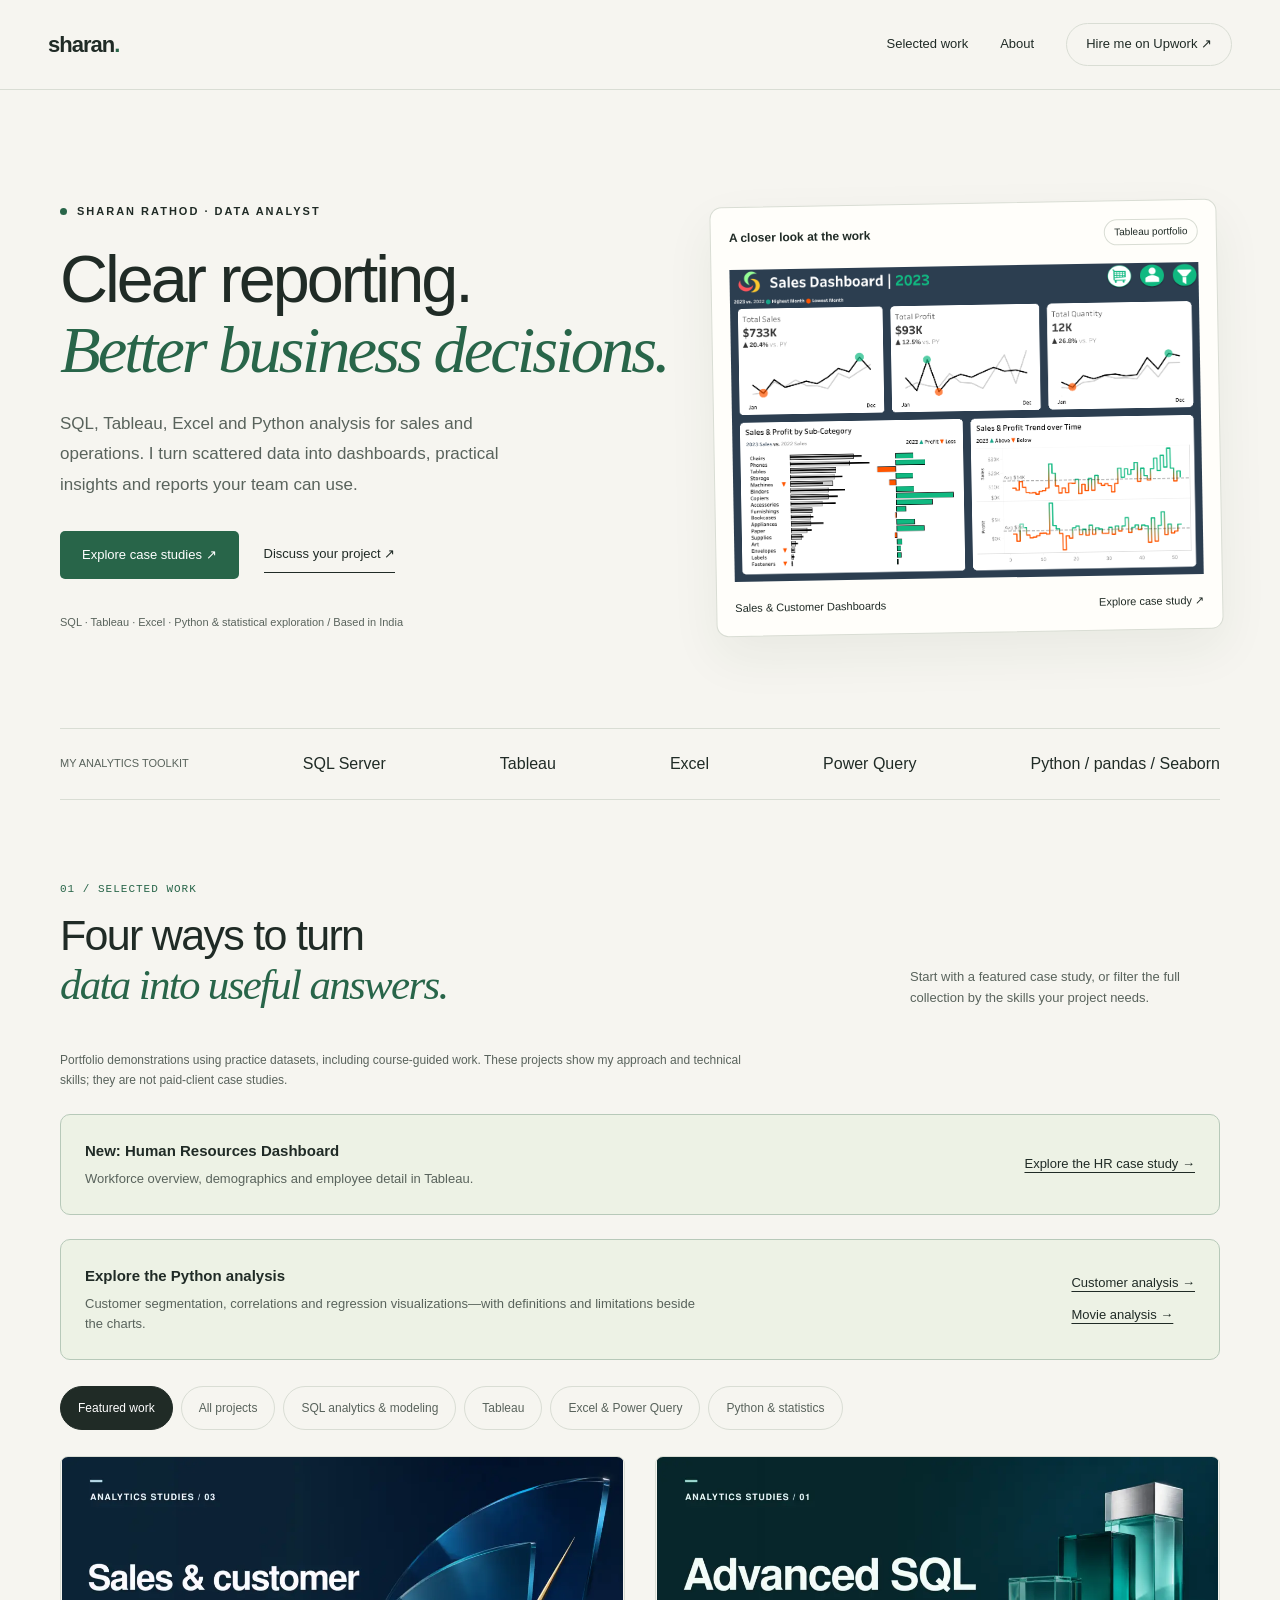
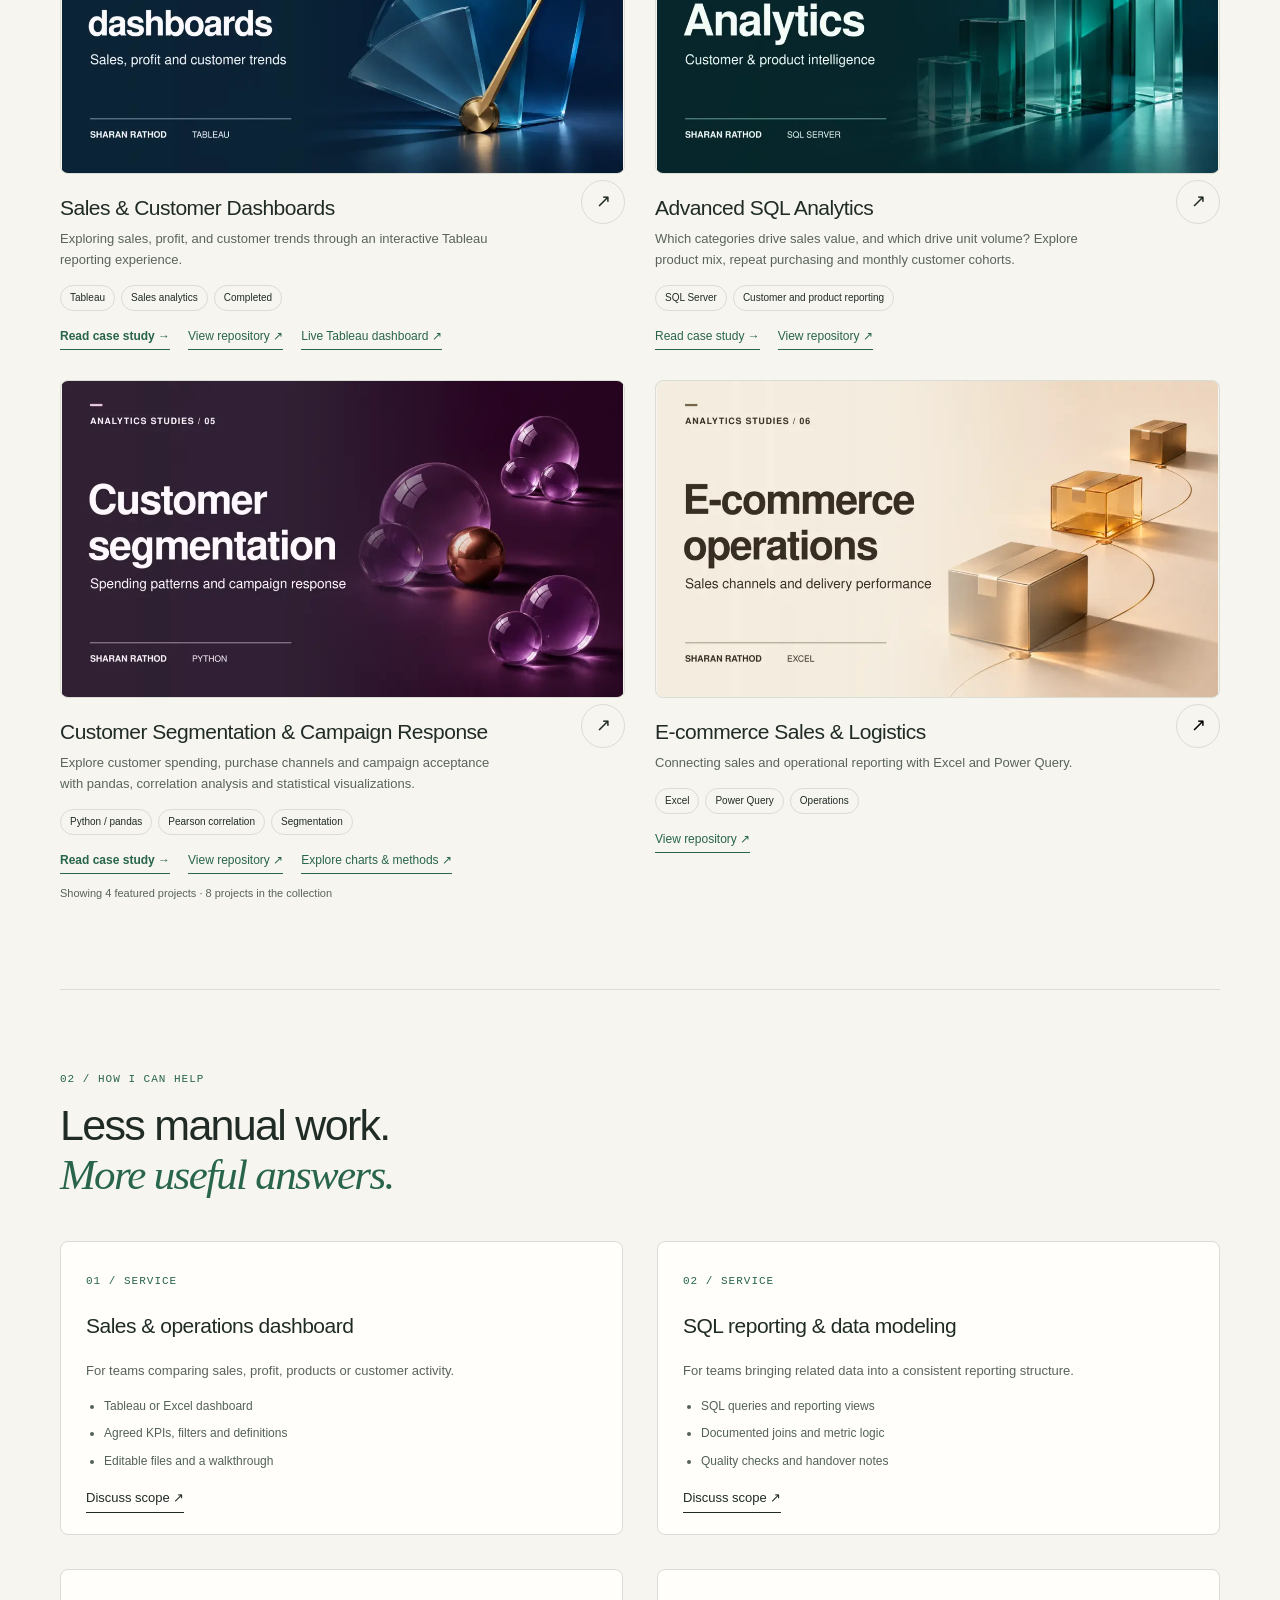
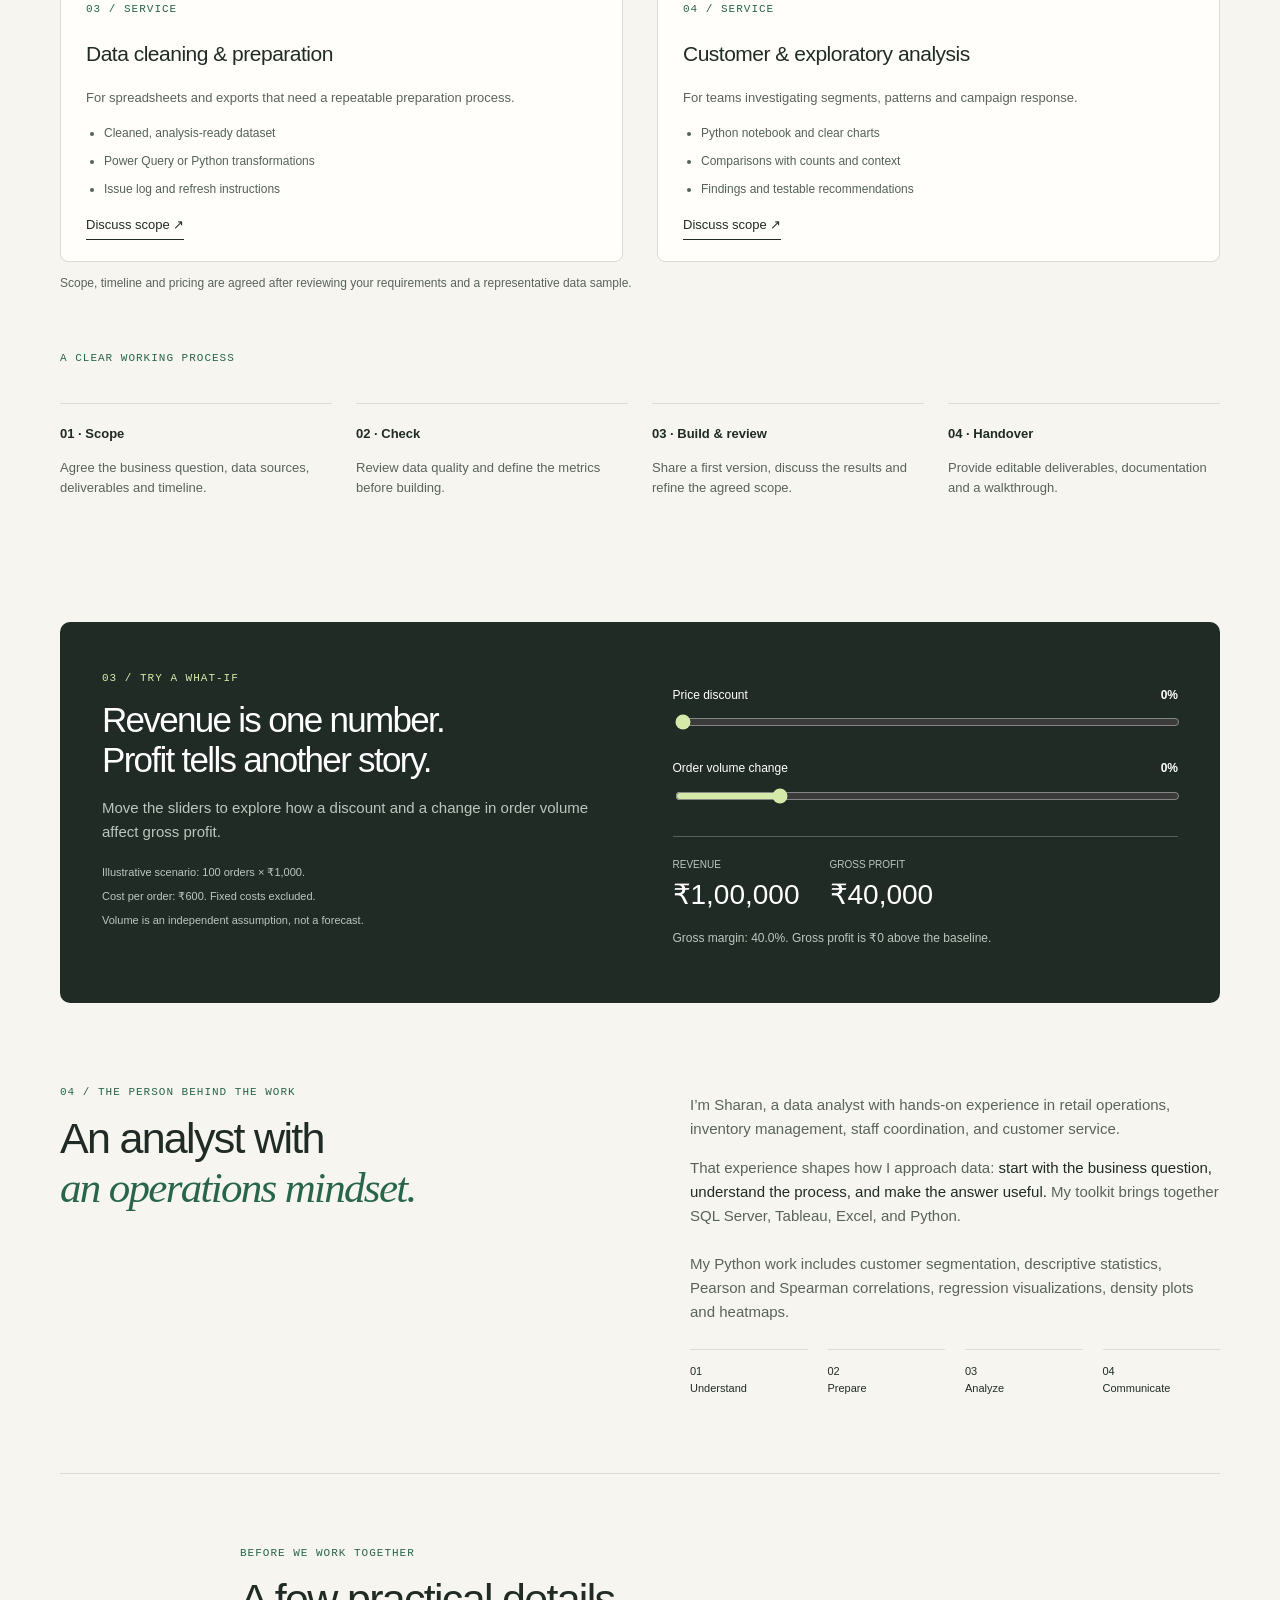
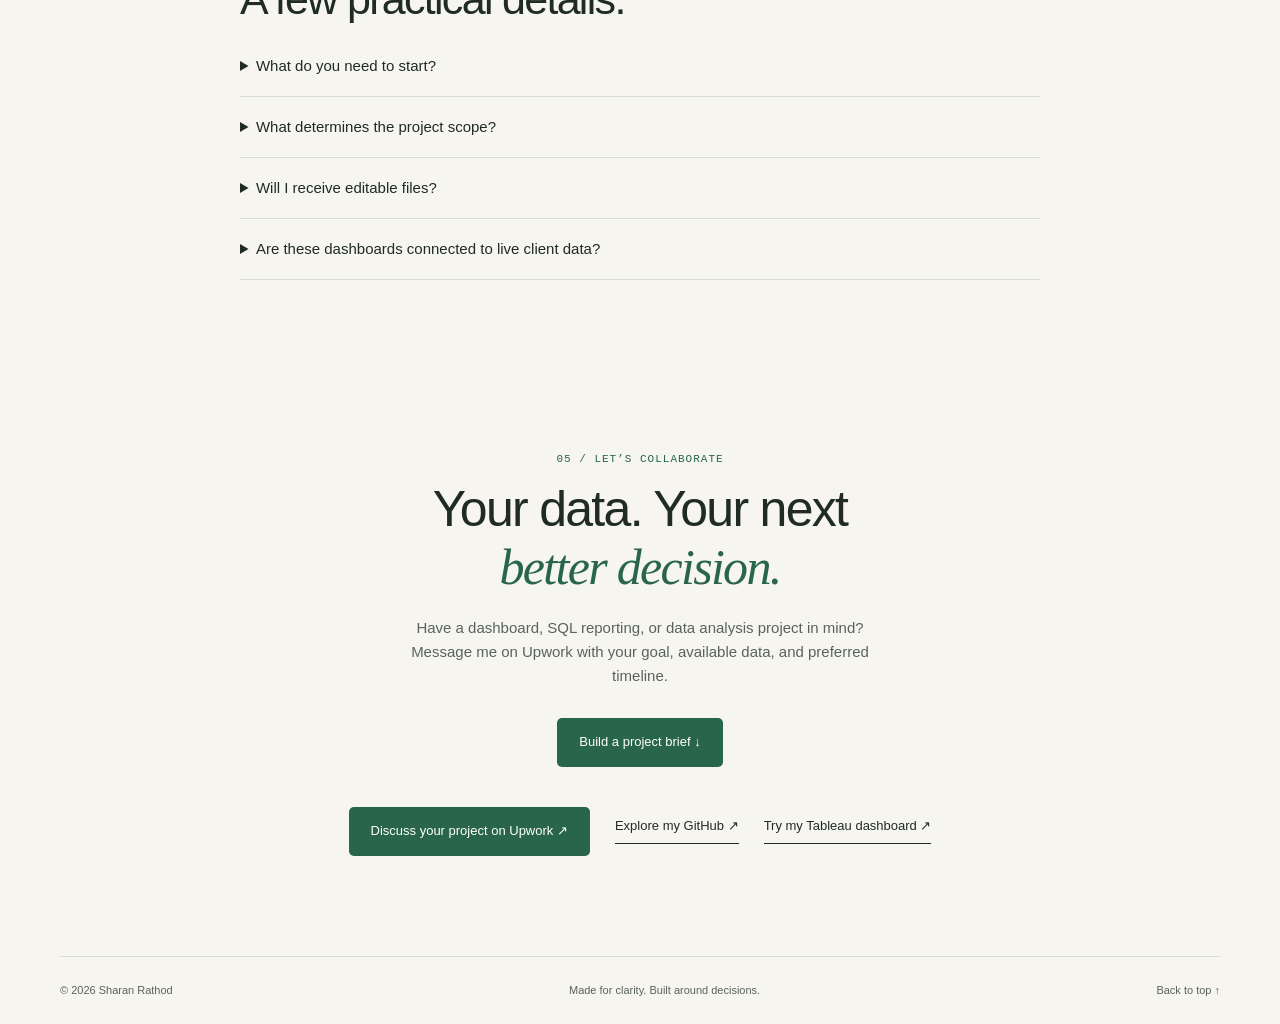
==== index.html @ 7048b2d0 "Add dedicated Human Resources Dashboard thumbnail cover" ====
<!DOCTYPE html>

<html lang="en"><head><meta charset="utf-8"/><meta content="width=device-width,initial-scale=1" name="viewport"/><meta content="Sales, customer and operations analytics by Sharan Rathod. Explore Tableau dashboards, SQL models, Excel reports and Python statistical exploration." name="description"/><title>Sharan Rathod | SQL, Tableau, Excel &amp; Python Data Analyst</title><link href="https://sharankumarsrathod12345.github.io" rel="canonical"/><link href="/assets/favicon.svg" rel="icon" type="image/svg+xml"/><meta content="Sharan Rathod | Data Analyst" property="og:title"/><meta content="Clear dashboards. Traceable data. Practical business decisions." property="og:description"/><meta content="website" property="og:type"/><meta content="https://sharankumarsrathod12345.github.io" property="og:url"/><link rel="stylesheet" href="/assets/site.css?v=layout2"></head><body><a class="skip-link" href="#main">Skip to content</a>
<nav><a class="brand" href="#">sharan<span>.</span></a><div class="navlinks"><a href="#work">Selected work</a><a class="optional" href="#about">About</a><a class="pill" href="https://www.upwork.com/freelancers/~01db224cb89f18ba29?mp_source=share" rel="noopener noreferrer" target="_blank">Hire me on Upwork ↗</a></div></nav><main class="wrap" id="main">
<header class="hero"><div><div class="eyebrow"><span class="dot"></span>Sharan Rathod · Data Analyst</div><h1>Clear reporting.<br/><em>Better business decisions.</em></h1><p class="intro">SQL, Tableau, Excel and Python analysis for sales and operations. I turn scattered data into dashboards, practical insights and reports your team can use.</p><div class="actions"><a class="btn" href="#work">Explore case studies ↗</a><a class="textlink" href="https://www.upwork.com/freelancers/~01db224cb89f18ba29?mp_source=share" rel="noopener noreferrer" target="_blank">Discuss your project ↗</a></div><span class="tiny">SQL · Tableau · Excel · Python &amp; statistical exploration  /  Based in India</span></div><div aria-label="Sales dashboard project preview" class="hero-art"><a class="hero-preview" href="/projects/sales-customer/"><div class="charthead"><b>A closer look at the work</b><span class="tag">Tableau portfolio</span></div><img alt="Actual sales dashboard showing KPIs and performance trends" height="650" src="/assets/sales-dashboard.png" width="1000"/><div class="preview-bottom"><span>Sales &amp; Customer Dashboards</span><span>Explore case study ↗</span></div></a></div></header>
<div class="stack"><span>MY ANALYTICS TOOLKIT</span><b>SQL Server</b><b>Tableau</b><b>Excel</b><b>Power Query</b><b>Python / pandas / Seaborn</b></div>
<section id="work"><div class="sectionhead"><div><span class="sectionnum">01 / SELECTED WORK</span><h2>Four ways to turn<br/><em>data into useful answers.</em></h2></div><p>Start with a featured case study, or filter the full collection by the skills your project needs.</p></div><p class="scope-note">Portfolio demonstrations using practice datasets, including course-guided work. These projects show my approach and technical skills; they are not paid-client case studies.</p><div class="python-callout"><div><strong>New: Human Resources Dashboard</strong><p>Workforce overview, demographics and employee detail in Tableau.</p></div><div><a href="/projects/hr-dashboard/">Explore the HR case study →</a></div></div><div class="python-callout"><div><strong>Explore the Python analysis</strong><p>Customer segmentation, correlations and regression visualizations—with definitions and limitations beside the charts.</p></div><div><a href="/projects/customer-segmentation/#charts">Customer analysis →</a><a href="/projects/movie-analysis/">Movie analysis →</a></div></div><div aria-label="Filter projects" class="filters"><button aria-pressed="true" class="active" data-filter="featured" type="button">Featured work</button><button aria-pressed="false" class="" data-filter="all" type="button">All projects</button><button aria-pressed="false" data-filter="sql" type="button">SQL analytics &amp; modeling</button><button aria-pressed="false" data-filter="tableau" type="button">Tableau</button><button aria-pressed="false" data-filter="excel" type="button">Excel &amp; Power Query</button><button aria-pressed="false" data-filter="python" type="button">Python &amp; statistics</button></div><div class="projects"><article class="project" data-category="tableau" data-featured="false" hidden><a class="sql-cover sql-cover-card" href="/projects/hr-dashboard/"><img src="/assets/hr-cover.jpg" width="1672" height="941" loading="lazy" decoding="async" alt="Human Resources Dashboard — Tableau HR analytics"></a><div class="projecttitle"><h3>Human Resources Dashboard</h3><a class="detailbtn" href="/projects/hr-dashboard/" aria-label="Read HR Dashboard case study">↗</a></div><p>Explore 8,950 synthetic employee records through workforce KPIs, demographics, compensation and a filterable employee list.</p><div class="tags"><span class="tag">Tableau</span><span class="tag">HR analytics</span><span class="tag">Two dashboard views</span></div><div class="project-links"><a href="/projects/hr-dashboard/">Read case study →</a><a href="https://github.com/sharankumarsrathod12345/human-resources-dashboard" rel="noopener noreferrer" target="_blank">View repository ↗</a></div></article>
<article class="project" data-category="tableau" data-featured="true"><a class="sql-cover sql-cover-card" href="/projects/sales-customer/"><img src="/assets/sales-customer-card.webp" width="1920" height="1080" loading="lazy" decoding="async" alt="Sales &amp; customer dashboards presentation cover"></a><div class="projecttitle"><h3>Sales &amp; Customer Dashboards</h3><a aria-label="Read Sales &amp; Customer Dashboards case study" class="detailbtn" href="/projects/sales-customer/">↗</a></div><p>Exploring sales, profit, and customer trends through an interactive Tableau reporting experience.</p><div class="tags"><span class="tag">Tableau</span><span class="tag">Sales analytics</span><span class="tag">Completed</span></div><div class="project-links"><a class="case-link" href="/projects/sales-customer/">Read case study →</a><a href="https://github.com/sharankumarsrathod12345/sales-customer-performance-dashboards" rel="noopener noreferrer" target="_blank">View repository ↗</a><a href="https://public.tableau.com/views/SalesCustomerDashboards_17912317966810/SalesDashboard" rel="noopener noreferrer" target="_blank">Live Tableau dashboard ↗</a></div></article><article class="project" data-category="sql" data-featured="true"><a class="sql-cover sql-cover-card" href="/projects/advanced-sql-analytics/" aria-label="Read Advanced SQL Analytics case study"><img src="/assets/advanced-sql-analytics-card.webp" width="1920" height="1080" loading="lazy" decoding="async" alt="Advanced SQL Analytics cover with a teal glass column sculpture"></a><div class="projecttitle"><h3>Advanced SQL Analytics</h3><a class="detailbtn" href="/projects/advanced-sql-analytics/" aria-label="Read Advanced SQL Analytics">↗</a></div><p>Which categories drive sales value, and which drive unit volume? Explore product mix, repeat purchasing and monthly customer cohorts.</p><div class="tags"><span class="tag">SQL Server</span><span class="tag">Customer and product reporting</span></div><div class="project-links"><a href="/projects/advanced-sql-analytics/">Read case study →</a><a href="https://github.com/sharankumarsrathod12345/advanced-sql-analytics-reports">View repository ↗</a></div></article><article class="project" data-category="sql" data-featured="false" hidden><a class="sql-cover sql-cover-card" href="/projects/sql-warehouse/"><img src="/assets/sql-warehouse-card.webp" width="1920" height="1080" loading="lazy" decoding="async" alt="SQL data warehouse presentation cover"></a><div class="projecttitle"><h3>SQL Data Warehouse</h3><a aria-label="Read SQL Data Warehouse case study" class="detailbtn" href="/projects/sql-warehouse/">↗</a></div><p>Bringing CRM and ERP data together in a structured foundation for business analysis.</p><div class="tags"><span class="tag">SQL Server</span><span class="tag">Medallion architecture</span><span class="tag">Data modeling</span></div><div class="project-links"><a class="case-link" href="/projects/sql-warehouse/">Read case study →</a><a href="https://github.com/sharankumarsrathod12345/sql-data-warehouse-project" rel="noopener noreferrer" target="_blank">View repository ↗</a></div></article><article class="project" data-category="sql" data-featured="false" hidden><a class="sql-cover sql-cover-card" href="/projects/sales-eda/" aria-label="Read Sales data exploration case study"><img src="/assets/sales-eda-card.webp" width="1920" height="1080" loading="lazy" decoding="async" alt="Sales EDA cover with an optical glass lens and layered data sheets"></a><div class="projecttitle"><h3>Sales EDA with SQL</h3><a class="detailbtn" href="/projects/sales-eda/" aria-label="Read Sales EDA with SQL">↗</a></div><p>Explore order volume, customer purchases and the products generating the most sales in the warehouse.</p><div class="tags"><span class="tag">SQL Server</span><span class="tag">Exploratory data analysis</span></div><div class="project-links"><a href="/projects/sales-eda/">Read case study →</a><a href="https://github.com/sharankumarsrathod12345/medallion-warehouse-eda-analytics">View repository ↗</a></div></article><article class="project" data-category="python" data-featured="true"><a class="sql-cover sql-cover-card" href="/projects/customer-segmentation/"><img src="/assets/customer-segmentation-card.webp" width="1920" height="1080" loading="lazy" decoding="async" alt="Customer segmentation presentation cover"></a><div class="projecttitle"><h3>Customer Segmentation &amp; Campaign Response</h3><a aria-label="Read Customer Segmentation &amp; Campaign Response case study" class="detailbtn" href="/projects/customer-segmentation/">↗</a></div><p>Explore customer spending, purchase channels and campaign acceptance with pandas, correlation analysis and statistical visualizations.</p><div class="tags"><span class="tag">Python / pandas</span><span class="tag">Pearson correlation</span><span class="tag">Segmentation</span></div><div class="project-links"><a class="case-link" href="/projects/customer-segmentation/">Read case study →</a><a href="https://github.com/sharankumarsrathod12345/food-marketing-analysis-python" rel="noopener noreferrer" target="_blank">View repository ↗</a><button class="gallery-link" data-project="4">Explore charts &amp; methods ↗</button></div></article><article class="project" data-category="excel" data-featured="true"><button type="button" class="sql-cover sql-cover-card cover-trigger" data-project="2" aria-label="Explore E-commerce operations"><img src="/assets/ecommerce-card.webp" width="1920" height="1080" loading="lazy" decoding="async" alt="E-commerce operations presentation cover"></button><div class="projecttitle"><h3>E-commerce Sales &amp; Logistics</h3><button aria-label="Explore E-commerce Sales and Logistics" class="detailbtn" data-project="2">↗</button></div><p>Connecting sales and operational reporting with Excel and Power Query.</p><div class="tags"><span class="tag">Excel</span><span class="tag">Power Query</span><span class="tag">Operations</span></div><div class="project-links"><a href="https://github.com/sharankumarsrathod12345/ecommerce-sales-logistics-dashboard-excel" rel="noopener noreferrer" target="_blank">View repository ↗</a></div></article><article class="project" data-category="excel" data-featured="false" hidden=""><button type="button" class="sql-cover sql-cover-card cover-trigger" data-project="3" aria-label="Explore Data jobs market"><img src="/assets/jobs-card.webp" width="1920" height="1080" loading="lazy" decoding="async" alt="Data jobs market presentation cover"></button><div class="projecttitle"><h3>Global Data Jobs Market</h3><button aria-label="Explore Global Data Jobs Market" class="detailbtn" data-project="3">↗</button></div><p>Explore salaries and requested skills in historical 2023 job postings using Excel, Power Query and Power Pivot.</p><div class="tags"><span class="tag">Excel</span><span class="tag">Power Query</span><span class="tag">Exploratory analysis</span></div><div class="project-links"><a href="https://github.com/sharankumarsrathod12345/global-data-jobs-market-analysis-excel" rel="noopener noreferrer" target="_blank">View repository ↗</a></div></article><article class="project" data-category="python" data-featured="false" hidden=""><a class="sql-cover sql-cover-card" href="/projects/movie-analysis/"><img src="/assets/movie-analysis-card.webp" width="1920" height="1080" loading="lazy" decoding="async" alt="Movie genre analysis presentation cover"></a><div class="projecttitle"><h3>Movie Catalogue &amp; Genre Analysis</h3><a aria-label="Read Movie Catalogue &amp; Genre Analysis case study" class="detailbtn" href="/projects/movie-analysis/">↗</a></div><p>Investigate genres, ratings, budgets and revenue using pandas, Spearman correlation, regression plots and heatmaps.</p><div class="tags"><span class="tag">Python / pandas</span><span class="tag">Spearman correlation</span><span class="tag">Regression plots</span></div><div class="project-links"><a class="case-link" href="/projects/movie-analysis/">Read case study →</a><a href="https://github.com/sharankumarsrathod12345/movie-genre-analysis-python" rel="noopener noreferrer" target="_blank">View repository ↗</a><button class="gallery-link" data-project="5">Explore charts &amp; methods ↗</button></div></article></div><p aria-live="polite" class="count" id="project-count" role="status">Showing 4 featured projects · 8 projects in the collection</p></section>
<section class="servicearea" id="services"><div class="sectionhead"><div><span class="sectionnum">02 / HOW I CAN HELP</span><h2>Less manual work.<br/><em>More useful answers.</em></h2></div></div><div class="services"><article class="service"><span class="sectionnum">01 / SERVICE</span><h3>Sales &amp; operations dashboard</h3><p>For teams comparing sales, profit, products or customer activity.</p><ul class="deliverables"><li>Tableau or Excel dashboard</li><li>Agreed KPIs, filters and definitions</li><li>Editable files and a walkthrough</li></ul><a class="textlink" href="https://www.upwork.com/freelancers/~01db224cb89f18ba29?mp_source=share" rel="noopener noreferrer" target="_blank">Discuss scope ↗</a></article><article class="service"><span class="sectionnum">02 / SERVICE</span><h3>SQL reporting &amp; data modeling</h3><p>For teams bringing related data into a consistent reporting structure.</p><ul class="deliverables"><li>SQL queries and reporting views</li><li>Documented joins and metric logic</li><li>Quality checks and handover notes</li></ul><a class="textlink" href="https://www.upwork.com/freelancers/~01db224cb89f18ba29?mp_source=share" rel="noopener noreferrer" target="_blank">Discuss scope ↗</a></article><article class="service"><span class="sectionnum">03 / SERVICE</span><h3>Data cleaning &amp; preparation</h3><p>For spreadsheets and exports that need a repeatable preparation process.</p><ul class="deliverables"><li>Cleaned, analysis-ready dataset</li><li>Power Query or Python transformations</li><li>Issue log and refresh instructions</li></ul><a class="textlink" href="https://www.upwork.com/freelancers/~01db224cb89f18ba29?mp_source=share" rel="noopener noreferrer" target="_blank">Discuss scope ↗</a></article><article class="service"><span class="sectionnum">04 / SERVICE</span><h3>Customer &amp; exploratory analysis</h3><p>For teams investigating segments, patterns and campaign response.</p><ul class="deliverables"><li>Python notebook and clear charts</li><li>Comparisons with counts and context</li><li>Findings and testable recommendations</li></ul><a class="textlink" href="https://www.upwork.com/freelancers/~01db224cb89f18ba29?mp_source=share" rel="noopener noreferrer" target="_blank">Discuss scope ↗</a></article></div><p class="scope-note">Scope, timeline and pricing are agreed after reviewing your requirements and a representative data sample.</p><div style="margin-top:50px"><span class="sectionnum">A CLEAR WORKING PROCESS</span><div class="workflow"><article><b>01 · Scope</b><p>Agree the business question, data sources, deliverables and timeline.</p></article><article><b>02 · Check</b><p>Review data quality and define the metrics before building.</p></article><article><b>03 · Build &amp; review</b><p>Share a first version, discuss the results and refine the agreed scope.</p></article><article><b>04 · Handover</b><p>Provide editable deliverables, documentation and a walkthrough.</p></article></div></div></section>
<div class="lab" id="demo"><div><span class="sectionnum">03 / TRY A WHAT-IF</span><h2>Revenue is one number.<br/>Profit tells another story.</h2><p>Move the sliders to explore how a discount and a change in order volume affect gross profit.</p><span class="tiny">Illustrative scenario: 100 orders × ₹1,000.<br/>Cost per order: ₹600. Fixed costs excluded.<br/>Volume is an independent assumption, not a forecast.</span></div><div><label class="range-label" for="discount"><span>Price discount</span><b id="discount-label">0%</b></label><input id="discount" max="35" min="0" type="range" value="0"/><label class="range-label" for="volume"><span>Order volume change</span><b id="volume-label">0%</b></label><input id="volume" max="80" min="-20" step="5" type="range" value="0"/><div aria-live="polite" class="laboutput"><div><small>REVENUE</small><strong id="revenue">₹1,00,000</strong></div><div><small>GROSS PROFIT</small><strong id="profit">₹40,000</strong></div></div><p id="takeaway" style="font-size:12px">Baseline gross margin: 40.0%.</p></div></div>
<section class="about" id="about"><div><span class="sectionnum">04 / THE PERSON BEHIND THE WORK</span><h2>An analyst with<br/><em>an operations mindset.</em></h2></div><div><p>I’m Sharan, a data analyst with hands-on experience in retail operations, inventory management, staff coordination, and customer service.</p><p>That experience shapes how I approach data: <strong>start with the business question, understand the process, and make the answer useful.</strong> My toolkit brings together SQL Server, Tableau, Excel, and Python.<br/><br/>My Python work includes customer segmentation, descriptive statistics, Pearson and Spearman correlations, regression visualizations, density plots and heatmaps.</p><div class="process"><span>01<br/>Understand</span><span>02<br/>Prepare</span><span>03<br/>Analyze</span><span>04<br/>Communicate</span></div></div></section>
<section aria-label="Common project questions" class="faq"><span class="sectionnum">BEFORE WE WORK TOGETHER</span><h2>A few practical details.</h2><details><summary>What do you need to start?</summary><p>A short description of the decision you need to make, a sample of your data, the reports you use today, and your preferred timeline. Share confidential data only through an agreed private channel.</p></details><details><summary>What determines the project scope?</summary><p>The number of sources, data quality, complexity of the metrics, dashboard interactions, and refresh requirements. We agree deliverables and review steps before work begins.</p></details><details><summary>Will I receive editable files?</summary><p>Editable dashboard files, workbooks or SQL scripts can be included in the agreed deliverables, along with the definitions and instructions needed to use them.</p></details><details><summary>Are these dashboards connected to live client data?</summary><p>No. The featured work consists of portfolio demonstrations. The Tableau dashboard is interactive; Excel workbooks can be downloaded from their repositories. The calculator uses a separate illustrative scenario.</p></details></section><section class="contact" id="contact"><span class="sectionnum">05 / LET’S COLLABORATE</span><h2>Your data. Your next<br/><em>better decision.</em></h2><p>Have a dashboard, SQL reporting, or data analysis project in mind? Message me on Upwork with your goal, available data, and preferred timeline.</p><button aria-controls="brief" aria-expanded="false" class="btn" id="brief-toggle">Build a project brief ↓</button><div class="actions"><a class="btn" href="https://www.upwork.com/freelancers/~01db224cb89f18ba29?mp_source=share" rel="noopener noreferrer" target="_blank">Discuss your project on Upwork ↗</a><a class="textlink" href="https://github.com/sharankumarsrathod12345/" rel="noopener noreferrer" target="_blank">Explore my GitHub ↗</a><a class="textlink" href="https://public.tableau.com/views/SalesCustomerDashboards_17912317966810/SalesDashboard" rel="noopener noreferrer" target="_blank">Try my Tableau dashboard ↗</a></div><form class="brief" hidden="" id="brief"><label for="service">What do you need?</label><select id="service"><option>Dashboard &amp; reporting</option><option>Data cleaning &amp; modeling</option><option>Sales &amp; operations analysis</option></select><label for="description">Your goal and available data</label><textarea id="description" placeholder="What decision do you need help with? What data do you have?" required=""></textarea><label for="timeline">Preferred timeline</label><input id="timeline" placeholder="For example, within two weeks"/><button class="btn" type="submit">Download brief ↓</button><p class="tiny">Download your brief, then attach it in an Upwork message to me. This form downloads a file only; it does not send a message or store your entries.</p><p class="brief-status" id="brief-status" role="status"></p></form></section>
<footer><span>© <span id="year"></span> Sharan Rathod</span><span>Made for clarity. Built around decisions.</span><a href="#">Back to top ↑</a></footer></main>
<dialog aria-labelledby="dialog-title" id="project-dialog"><button aria-label="Close project details" class="close">×</button><span class="dialoglabel">Portfolio / project overview</span><h2 id="dialog-title"></h2><div id="dialog-body"></div></dialog>
<script>const projects=[{"title": "Sales & Customer Dashboards", "body": "<p><a class=\"btn\" href=\"/projects/sales-customer/\">Read the full case study \u2192</a></p><p>Two connected Tableau dashboards for reviewing annual sales performance and customer purchasing activity.</p><h3>Business questions</h3><p>How do sales, profit and quantity compare with the previous year? Which products, periods and customers warrant investigation?</p><h3>What I built</h3><p>Sales and customer KPI views, monthly comparisons, weekly trends, product and geographic filters, and navigation between dashboards.</p><h3>What to explore</h3><p>Select a year, compare product subcategories, then switch to customer activity. Compare sales and profit together: a high-sales product is not necessarily a high-profit product.</p><img src=\"/assets/customer-dashboard.png\" alt=\"Actual customer dashboard preview\" loading=\"lazy\"><p class=\"tiny\">Descriptive portfolio project. It does not claim a measured client improvement.</p><div class=\"actions\"><a class=\"btn\" target=\"_blank\" rel=\"noopener noreferrer\" href=\"https://github.com/sharankumarsrathod12345/sales-customer-performance-dashboards\">Inspect project \u2197</a><a class=\"textlink\" target=\"_blank\" rel=\"noopener noreferrer\" href=\"https://public.tableau.com/views/SalesCustomerDashboards_17912317966810/SalesDashboard\">Open live dashboard \u2197</a></div>"}, {"title": "SQL Data Warehouse", "body": "<p><a class=\"btn\" href=\"/projects/sql-warehouse/\">Read the full case study \u2192</a></p><p>A SQL Server portfolio implementation integrating six CRM and ERP CSV sources into a reporting model.</p><h3>What I built</h3><p>Bronze source tables and bulk loading; Silver cleaning and transformation procedures; Gold customer, product and sales views; and data-quality check scripts.</p><h3>Reporting purpose</h3><p>Separate raw inputs from transformations so customer and product attributes can be used consistently in sales reporting.</p><h3>Technical boundaries</h3><p>Full reloads and current-state reporting. Gold objects are views. Incremental loading, historical dimension management and production benchmarks are outside the demonstrated scope.</p><div class=\"actions\"><a class=\"btn\" target=\"_blank\" rel=\"noopener noreferrer\" href=\"https://github.com/sharankumarsrathod12345/sql-data-warehouse-project\">Inspect project \u2197</a></div>"}, {"title": "E-commerce Sales & Logistics", "body": "<figure class=\"sql-cover\"><a href=\"/assets/ecommerce-cover.jpg\"><img src=\"/assets/ecommerce-cover.jpg\" width=\"1920\" height=\"1080\" loading=\"lazy\" decoding=\"async\" alt=\"E-commerce operations presentation cover\"></a><figcaption><a href=\"/assets/ecommerce-cover.jpg\" download>Download presentation cover \u00b7 JPG \u00b7 1920 \u00d7 1080</a></figcaption></figure><p>An interactive Excel workbook exploring transaction patterns, sales channels, customer ratings and delivery performance.</p><h3>What to explore</h3><p>Order volumes, product and customer segments, geographic patterns, delivery durations and average ratings.</p><h3>Deliverables</h3><p>Dashboard workbook, source workbook, screenshot and an interaction walkthrough are available in the repository.</p><h3>Interpretation</h3><p>Average delivery time needs a service target for context. Channel sales alone do not establish conversion rates. This project demonstrates reporting, not measured revenue growth.</p><div class=\"actions\"><a class=\"btn\" target=\"_blank\" rel=\"noopener noreferrer\" href=\"https://github.com/sharankumarsrathod12345/ecommerce-sales-logistics-dashboard-excel\">Inspect project \u2197</a></div><figure><img src=\"/assets/ecommerce.png\" alt=\"Original Excel dashboard preview\" loading=\"lazy\"></figure>"}, {"title": "Global Data Jobs Market", "body": "<figure class=\"sql-cover\"><a href=\"/assets/jobs-cover.jpg\"><img src=\"/assets/jobs-cover.jpg\" width=\"1920\" height=\"1080\" loading=\"lazy\" decoding=\"async\" alt=\"Data jobs market presentation cover\"></a><figcaption><a href=\"/assets/jobs-cover.jpg\" download>Download presentation cover \u00b7 JPG \u00b7 1920 \u00d7 1080</a></figcaption></figure><p>Two Excel workbooks exploring roles, reported salaries and requested skills in historical 2023 job postings.</p><h3>What I built</h3><p>A salary dashboard with dynamic filtering, plus an analytical workbook using Power Query, Power Pivot relationships, PivotTables and median-salary measures.</p><h3>Business question</h3><p>How do salary distributions and requested skills vary across roles and countries?</p><h3>Interpretation</h3><p>Course-provided historical data, not a current market tracker. Missing salaries and geography affect comparisons; a skill\u2013salary relationship does not establish causation.</p><div class=\"actions\"><a class=\"btn\" target=\"_blank\" rel=\"noopener noreferrer\" href=\"https://github.com/sharankumarsrathod12345/global-data-jobs-market-analysis-excel\">Inspect project \u2197</a></div><figure><img src=\"/assets/jobs.png\" alt=\"Original Excel dashboard preview\" loading=\"lazy\"></figure>"}, {"title": "Customer Segmentation & Campaign Response", "body": "<p><a class=\"btn\" href=\"/projects/customer-segmentation/\">Read the full case study \u2192</a></p><p>A course-based Python project exploring customer profiles, spending, purchase channels and campaign response.</p><h3>Methods demonstrated</h3><p>Duplicate and missing-value checks, feature engineering, group-level rates, Pearson correlation, correlation heatmaps, density plots and exploratory regression overlays using pandas, NumPy, Matplotlib and Seaborn.</p><h3>Two views of the work</h3><p>The published repository provides a refined analysis with metric definitions, aggregate tables and a business summary. The gallery below preserves selected saved charts from the original notebook supplied for this portfolio.</p><p class=\"tiny\">In these original charts, \u201cAccepted_Campaigns\u201d means acceptance of any recorded campaign, including the latest one. It is not the latest-campaign response rate used in parts of the refined repository.</p><h3>Selected notebook charts</h3><p class=\"tiny\">Saved outputs, not interactive charts. Open a chart to inspect the full image.</p><div class=\"chart-gallery\"><figure><a href=\"/assets/food-24.png\" target=\"_blank\" rel=\"noopener noreferrer\"><img src=\"/assets/food-24.png\" alt=\"Campaign acceptance by age\" loading=\"lazy\"></a><figcaption><strong>Campaign acceptance by age</strong><br>Mean of the any-campaign acceptance indicator within each age group.</figcaption></figure><figure><a href=\"/assets/food-38.png\" target=\"_blank\" rel=\"noopener noreferrer\"><img src=\"/assets/food-38.png\" alt=\"Spending and web purchases\" loading=\"lazy\"></a><figcaption><strong>Spending and web purchases</strong><br>Density contours, marginal distributions and an exploratory regression overlay.</figcaption></figure><figure><a href=\"/assets/food-60.png\" target=\"_blank\" rel=\"noopener noreferrer\"><img src=\"/assets/food-60.png\" alt=\"Campaign acceptance by marital status\" loading=\"lazy\"></a><figcaption><strong>Campaign acceptance by marital status</strong><br>Within-group percentage accepting at least one recorded campaign.</figcaption></figure></div><h3>Interpretation</h3><p>These are descriptive and exploratory relationships. The fitted lines do not establish causality, out-of-sample prediction quality or a tested business intervention.</p><div class=\"actions\"><a class=\"btn\" href=\"https://github.com/sharankumarsrathod12345/food-marketing-analysis-python\" target=\"_blank\" rel=\"noopener noreferrer\">Inspect Python project \u2197</a><a class=\"textlink\" href=\"https://github.com/sharankumarsrathod12345/food-marketing-analysis-python/blob/main/docs/business-summary.md\" target=\"_blank\" rel=\"noopener noreferrer\">Read business summary \u2197</a></div>"}, {"title": "Movie Catalogue & Genre Analysis", "body": "<p>A course-based Python exploration of movie genres, audience ratings, popularity, budgets and reported revenue.</p><h3>Methods demonstrated</h3><p>Deduplication, missing-value review, expanding multi-genre records, grouped descriptive statistics, Spearman correlation, Seaborn regression plots and genre-by-year heatmaps.</p><h3>Two views of the work</h3><p>The published repository provides a refined analysis of overlapping genres, rating denominators and financial-data coverage. The gallery below preserves selected saved regression plots from the original uploaded notebook.</p><p class=\"tiny\">These original plots filter to movies with at least 50 votes but do not exclude all zero financial values. The refined repository applies a positive-budget and positive-revenue subset for financial comparisons.</p><h3>Selected notebook charts</h3><p class=\"tiny\">Saved outputs, not interactive charts. Open a chart to inspect the full image.</p><div class=\"chart-gallery\"><figure><a href=\"/assets/movie-43.png\" target=\"_blank\" rel=\"noopener noreferrer\"><img src=\"/assets/movie-43.png\" alt=\"Ratings and reported revenue\" loading=\"lazy\"></a><figcaption><strong>Ratings and reported revenue</strong><br>Exploratory fitted line for movies with at least 50 votes.</figcaption></figure><figure><a href=\"/assets/movie-46.png\" target=\"_blank\" rel=\"noopener noreferrer\"><img src=\"/assets/movie-46.png\" alt=\"Popularity and reported revenue\" loading=\"lazy\"></a><figcaption><strong>Popularity and reported revenue</strong><br>Visual association in the uploaded notebook; not a revenue forecast.</figcaption></figure><figure><a href=\"/assets/movie-50.png\" target=\"_blank\" rel=\"noopener noreferrer\"><img src=\"/assets/movie-50.png\" alt=\"Budget and popularity\" loading=\"lazy\"></a><figcaption><strong>Budget and popularity</strong><br>Scatterplot with a fitted trend and uncertainty band.</figcaption></figure></div><h3>Interpretation</h3><p>These are descriptive and exploratory relationships. The fitted lines do not establish causality, out-of-sample prediction quality or a tested business intervention.</p><div class=\"actions\"><a class=\"btn\" href=\"https://github.com/sharankumarsrathod12345/movie-genre-analysis-python\" target=\"_blank\" rel=\"noopener noreferrer\">Inspect Python project \u2197</a><a class=\"textlink\" href=\"https://github.com/sharankumarsrathod12345/movie-genre-analysis-python/blob/main/docs/business-summary.md\" target=\"_blank\" rel=\"noopener noreferrer\">Read business summary \u2197</a></div>"}];
document.querySelectorAll('[data-filter]').forEach(b=>b.addEventListener('click',()=>{document.querySelectorAll('[data-filter]').forEach(x=>{x.classList.toggle('active',x===b);x.setAttribute('aria-pressed',x===b)});let count=0;document.querySelectorAll('.project').forEach(p=>{p.hidden=b.dataset.filter==='featured'?p.dataset.featured!=='true':b.dataset.filter!=='all'&&p.dataset.category!==b.dataset.filter;if(!p.hidden)count++});document.getElementById('project-count').textContent=`Showing ${count} project${count===1?'':'s'}`;}));
const dialog=document.getElementById('project-dialog');document.querySelectorAll('[data-project]').forEach(b=>b.addEventListener('click',()=>{let p=projects[Number(b.dataset.project)];document.getElementById('dialog-title').textContent=p.title;document.getElementById('dialog-body').innerHTML=p.body;dialog.showModal()}));dialog.querySelector('.close').onclick=()=>dialog.close();dialog.addEventListener('click',e=>{if(e.target===dialog){const r=dialog.getBoundingClientRect();if(e.clientX<r.left||e.clientX>r.right||e.clientY<r.top||e.clientY>r.bottom)dialog.close()}});
const money=n=>'₹'+Math.round(n).toLocaleString('en-IN');function calculate(){let d=Number(document.getElementById('discount').value),v=Number(document.getElementById('volume').value),orders=100*(1+v/100),revenue=orders*1000*(1-d/100),profit=revenue-orders*600;document.getElementById('discount-label').textContent=d+'%';document.getElementById('volume-label').textContent=(v>0?'+':'')+v+'%';document.getElementById('revenue').textContent=money(revenue);document.getElementById('profit').textContent=money(profit);let diff=profit-40000;document.getElementById('takeaway').textContent=`Gross margin: ${(profit/revenue*100).toFixed(1)}%. Gross profit is ${money(Math.abs(diff))} ${diff>=0?'above':'below'} the baseline.`}['discount','volume'].forEach(id=>document.getElementById(id).addEventListener('input',calculate));calculate();document.getElementById('year').textContent=new Date().getFullYear();document.getElementById('brief-toggle').onclick=()=>{let form=document.getElementById('brief');form.hidden=!form.hidden;document.getElementById('brief-toggle').setAttribute('aria-expanded',!form.hidden);if(!form.hidden)document.getElementById('service').focus()};document.getElementById('brief').onsubmit=e=>{e.preventDefault();let txt=`PROJECT BRIEF\nService: ${document.getElementById('service').value}\n\nGoal & data:\n${document.getElementById('description').value}\n\nTimeline: ${document.getElementById('timeline').value||'To discuss'}\n`;let u=URL.createObjectURL(new Blob([txt],{type:'text/plain'}));let a=document.createElement('a');a.href=u;a.download='project-brief.txt';a.click();document.getElementById('brief-status').textContent='Your brief is ready. Attach the downloaded file in your conversation with Sharan.';setTimeout(()=>URL.revokeObjectURL(u),1000)};
</script></body></html>
---- assets/site.css ----
:root{--bg:#f6f5f0;--ink:#202b26;--muted:#68716b;--line:#d9ddd4;--green:#286549;--lime:#d5eaa8;--white:#fffefa}*{box-sizing:border-box}html{scroll-behavior:smooth;scroll-padding-top:95px}body{margin:0;background:var(--bg);color:var(--ink);font:15px/1.6 Arial,sans-serif}a{color:inherit;text-decoration:none}button,input{font:inherit}button,a,input{touch-action:manipulation}button{cursor:pointer}a:focus-visible,button:focus-visible,input:focus-visible{outline:3px solid #b18534;outline-offset:5px}nav{height:90px;border-bottom:1px solid var(--line);display:flex;align-items:center;justify-content:space-between;max-width:1320px;margin:auto;padding:0 48px}.brand{font-weight:700;letter-spacing:-1px;font-size:22px}.brand span{color:var(--green)}.navlinks{display:flex;gap:32px;align-items:center}.navlinks a{font-size:13px}.pill{border:1px solid var(--line);border-radius:30px;padding:10px 19px}.wrap{max-width:1224px;margin:auto;padding:0 32px}.hero{padding:88px 0 70px;display:grid;grid-template-columns:1.2fr 1fr;gap:70px;align-items:center}.eyebrow{font-size:11px;text-transform:uppercase;letter-spacing:2px;font-weight:700;display:flex;align-items:center;gap:10px}.dot{width:7px;height:7px;border-radius:50%;background:var(--green)}h1{font-size:clamp(48px,5.5vw,78px);font-weight:500;line-height:1.04;letter-spacing:-4px;margin:25px 0}h1 em,h2 em{font-family:Georgia,serif;font-weight:400;color:var(--green)}p{color:var(--muted)}.intro{max-width:440px;font-size:17px;line-height:1.8}.actions{display:flex;align-items:center;gap:25px;margin:30px 0}.btn{display:inline-flex;justify-content:space-between;gap:32px;align-items:center;background:var(--green);color:white;border:0;padding:14px 22px;border-radius:5px;font-size:13px}.textlink{font-size:13px;border-bottom:1px solid var(--ink);padding:7px 0}.tiny{font-size:11px;color:var(--muted)}.hero-art{position:relative;padding:25px 0}.insight{background:var(--white);border:1px solid var(--line);border-radius:12px;padding:25px;box-shadow:0 22px 55px #233e2610;transform:rotate(-2deg)}.charthead{display:flex;justify-content:space-between;align-items:center;font-size:12px}.tag{font-size:10px;padding:4px 9px;border:1px solid var(--line);border-radius:20px;white-space:nowrap}.metric{font-size:36px;line-height:1.3;letter-spacing:-1px;margin:15px 0}.metric small{font-size:11px;letter-spacing:0;color:var(--green)}.bars{display:flex;align-items:end;gap:12px;height:130px;border-bottom:1px solid var(--line);padding-top:15px}.bar{flex:1;background:#d9e3ce;border-radius:4px 4px 0 0}.bar:nth-last-child(2){background:var(--green)}.axis{display:flex;justify-content:space-around;font-size:9px;color:var(--muted);margin-top:8px}.note{background:var(--lime);padding:18px 20px;border-radius:8px;max-width:290px;margin:-8px -20px 0 auto;position:relative;transform:rotate(2deg);font-size:12px;box-shadow:0 8px 20px #233e2610}.note b{display:block;margin-bottom:4px}.stack{border-top:1px solid var(--line);border-bottom:1px solid var(--line);padding:22px 0;display:flex;justify-content:space-between;align-items:center;gap:20px}.stack span{font-size:11px;color:var(--muted)}.stack b{font-size:16px;font-weight:500}section{padding:75px 0}.sectionhead{display:flex;justify-content:space-between;align-items:end;margin-bottom:30px}.sectionnum{color:var(--green);font:11px monospace;letter-spacing:1px}h2{font-size:43px;line-height:1.15;letter-spacing:-1.7px;font-weight:500;margin:12px 0}h3{font-size:21px;line-height:1.3;letter-spacing:-.5px;font-weight:500}.sectionhead p{max-width:310px;font-size:13px}.filters{display:flex;gap:8px;margin:26px 0;flex-wrap:wrap}.filters button{border:1px solid var(--line);padding:8px 17px;border-radius:25px;background:transparent;color:var(--muted);font-size:12px}.filters button.active{background:var(--ink);color:white;border-color:var(--ink)}.projects{display:grid;grid-template-columns:1fr 1fr;gap:30px}.project[hidden]{display:none}.visual{height:250px;border:1px solid var(--line);border-radius:8px;overflow:hidden;display:flex;justify-content:center;align-items:center;position:relative}.v1{background:#e6eada}.v2{background:#ebe5db}.v3{background:#e0e8e7}.v4{background:#ece8dd}.mock{width:78%;background:var(--white);padding:20px;border:1px solid #ccd4c8;box-shadow:0 12px 25px #0000000b;border-radius:5px}.mocktop{display:flex;justify-content:space-between;font-size:10px;padding-bottom:12px;border-bottom:1px solid var(--line)}.kpis{display:flex;gap:20px;margin:12px 0}.kpis div{flex:1;font-size:8px;color:var(--muted)}.kpis b{display:block;font-size:16px;color:var(--ink);margin:4px 0}.spark{width:100%;height:70px}.caption{position:absolute;bottom:9px;right:12px;font-size:9px;color:#5c685e}.projecttitle{display:flex;justify-content:space-between;align-items:center}.projecttitle h3{margin:20px 0 8px}.project p{margin:0 0 14px;font-size:13px;max-width:450px}.tags{display:flex;gap:6px;flex-wrap:wrap}.detailbtn{border:1px solid var(--line);border-radius:50%;background:transparent;width:35px;height:35px;font-size:18px}.detailbtn:hover{background:var(--green);color:white}.pipeline{display:flex;gap:13px;align-items:center}.layer{flex:1;padding:25px 5px;border:1px solid #c4cdbd;text-align:center;border-radius:5px;background:#f2f3e9;font-size:11px}.layer small{display:block;font-size:8px;margin-top:9px;color:var(--muted)}.layer:last-child{background:var(--lime)}.servicearea{border-top:1px solid var(--line)}.services{display:grid;grid-template-columns:repeat(3,1fr);gap:34px}.service{border-top:1px solid var(--line);padding-top:20px}.service .icon{font:23px Georgia;color:var(--green)}.service p{font-size:13px}.lab{background:var(--ink);color:white;border-radius:10px;padding:42px;display:grid;grid-template-columns:1fr 1fr;gap:65px}.lab h2{font-size:35px}.lab p,.lab .tiny{color:#bbc7bd}.lab .sectionnum{color:var(--lime)}.range-label{display:flex;justify-content:space-between;font-size:12px;margin:22px 0 7px}input[type=range]{width:100%;accent-color:var(--lime)}.laboutput{display:flex;gap:30px;border-top:1px solid #526057;margin-top:25px;padding-top:20px}.laboutput small{color:#bbc7bd;font-size:10px;display:block}.laboutput strong{font-size:28px;font-weight:400}.about{display:grid;grid-template-columns:1fr 1fr;gap:100px;border-bottom:1px solid var(--line)}.about p{font-size:15px}.about strong{color:var(--ink);font-weight:500}.process{display:flex;gap:20px;margin-top:25px}.process span{font-size:11px;border-top:1px solid var(--line);padding-top:13px;flex:1}.contact{text-align:center;padding:70px 0}.contact h2{font-size:50px}.contact p{max-width:470px;margin:20px auto}.contact .btn{margin-top:10px}.brief{max-width:600px;margin:25px auto 0;text-align:left;background:var(--white);border:1px solid var(--line);padding:25px;border-radius:8px}.brief label{display:block;font-size:12px;margin:10px 0}.brief input,.brief textarea,.brief select{width:100%;border:1px solid var(--line);padding:11px;background:var(--bg);font:14px Arial;border-radius:4px}.brief textarea{min-height:100px;resize:vertical}footer{border-top:1px solid var(--line);padding:25px 0;display:flex;justify-content:space-between;color:var(--muted);font-size:11px}dialog{max-width:650px;width:90%;background:var(--bg);border:1px solid var(--line);border-radius:12px;padding:38px;color:var(--ink)}dialog::backdrop{background:#14251dc0;backdrop-filter:blur(4px)}dialog h2{font-size:30px}dialog p{font-size:14px}.close{float:right;background:none;border:1px solid var(--line);border-radius:50%;width:32px;height:32px}.dialoglabel{font-size:11px;text-transform:uppercase;color:var(--green);letter-spacing:1px}.count{font-size:11px;color:var(--muted)}@media(max-width:760px){nav{padding:0 22px;height:75px}.navlinks{gap:18px}.navlinks .optional{display:none}.wrap{padding:0 22px}.hero{grid-template-columns:1fr;gap:20px;padding:50px 0}.hero-art{padding:0 15px}h1{letter-spacing:-2.5px}.stack{flex-wrap:wrap;justify-content:center}.stack span{width:100%;text-align:center}.stack b{font-size:13px}.projects{grid-template-columns:1fr}.sectionhead{display:block}.services{grid-template-columns:1fr;gap:20px}.lab{grid-template-columns:1fr;padding:25px;gap:10px}.about{grid-template-columns:1fr;gap:20px}.contact h2{font-size:38px}section{padding:50px 0}.note{margin-right:-8px}footer{gap:20px}.visual{height:230px}}@media(prefers-reduced-motion:reduce){html{scroll-behavior:auto}}


.skip-link{position:absolute;left:15px;top:-70px;z-index:100;background:#fff;padding:12px}.skip-link:focus{top:12px}.visual{background:#e6eada;padding:12px;height:270px}.visual img{width:100%;height:100%;object-fit:contain;border-radius:4px}.project-links{display:flex;gap:18px;margin-top:16px;font-size:12px}.project-links a{border-bottom:1px solid #286549;color:#286549;padding-bottom:3px}.scope-note{font-size:12px;max-width:700px}.deliverables{font-size:12px;line-height:1.9;padding-left:18px;color:#536257}.workflow{display:grid;grid-template-columns:repeat(4,1fr);gap:24px;margin:35px 0}.workflow article{border-top:1px solid var(--line);padding-top:17px}.workflow p{font-size:13px}.workflow b{font-size:13px}.faq{max-width:800px;margin:20px auto}.faq details{padding:18px 0;border-bottom:1px solid var(--line)}.faq summary{cursor:pointer;font-size:15px}.faq p{font-size:13px}.contact .actions{justify-content:center;flex-wrap:wrap}.brief-status{font-size:12px;color:var(--green)}dialog{max-height:85vh;overflow:auto}dialog img{width:100%;height:auto;margin:15px 0}dialog .actions{flex-wrap:wrap}.hero .intro{max-width:490px}.btn:hover{background:#1d5038}.detailbtn{flex-shrink:0}.service li{margin:5px 0}@media(max-width:760px){.workflow{grid-template-columns:1fr 1fr}.visual{height:220px}.laboutput{gap:20px}.laboutput strong{font-size:24px}.projecttitle h3{font-size:19px}}@media(max-width:380px){.laboutput{flex-direction:column;gap:12px}.navlinks{gap:8px}.navlinks .pill{padding:8px 10px}}

.gallery-link{border:0;border-bottom:1px solid #286549;background:transparent;color:#286549;font-size:12px;padding:0 0 3px}.chart-gallery figure{margin:22px 0;padding:14px;background:white;border:1px solid var(--line);border-radius:8px}.chart-gallery figcaption{font-size:12px;line-height:1.6;color:var(--muted)}.chart-gallery img{display:block;margin:0 0 10px;max-height:480px;object-fit:contain}.project-links{flex-wrap:wrap}.stack{flex-wrap:wrap}

.hero h1{font-size:clamp(45px,5.2vw,70px);letter-spacing:-3px}.hero{gap:45px}.hero-preview{display:block;background:var(--white);border:1px solid var(--line);border-radius:12px;padding:18px;box-shadow:0 20px 50px #233e2610;transform:rotate(-1deg)}.hero-preview img{display:block;width:100%;height:auto;max-height:320px;object-fit:contain;margin:18px 0}.preview-bottom{display:flex;gap:12px;justify-content:space-between;font-size:11px}.services{grid-template-columns:repeat(2,1fr)}.service{padding:25px;background:#fffefa;border:1px solid var(--line);border-radius:8px}.detailbtn{display:inline-flex;align-items:center;justify-content:center}.case-link{font-weight:bold}.case-top{padding:55px 0 30px}.case-top h1{font-size:clamp(38px,5vw,64px);max-width:900px;line-height:1.08;letter-spacing:-2px}.case-lead{max-width:750px;font-size:19px}.case-meta{display:flex;gap:12px;flex-wrap:wrap;margin-top:24px}.case-cover{background:#e7ebdf;padding:24px;border-radius:10px;border:1px solid var(--line);margin:24px 0}.case-cover img{width:100%;max-height:570px;object-fit:contain;display:block}.case-cover figcaption{font-size:12px;color:var(--muted);margin-top:12px}.case-layout{display:grid;grid-template-columns:190px minmax(0,1fr);gap:60px;margin-top:45px}.case-aside{position:sticky;top:25px;align-self:start;display:grid;gap:14px;font-size:12px}.case-body section{padding:0 0 48px;scroll-margin-top:30px}.case-body h2{font-size:32px}.case-body p,.case-body li{font-size:15px;line-height:1.8}.case-body li{margin:8px 0}.case-body ul,.case-body ol{padding-left:22px}.callout{border-left:3px solid var(--green);padding:17px 22px;background:#eaf0df;margin:20px 0}.callout p{margin:5px 0}.numbers{display:grid;grid-template-columns:repeat(3,1fr);gap:15px;margin:25px 0}.numbers div{border:1px solid var(--line);padding:20px;background:var(--white);border-radius:6px}.numbers strong{display:block;font-size:29px;font-weight:500;color:var(--green)}.numbers span{font-size:12px;color:var(--muted)}.table-wrap{overflow:auto}table{border-collapse:collapse;width:100%;font-size:13px}th,td{text-align:left;border-bottom:1px solid var(--line);padding:12px}th{background:#eaf0df}.evidence{font-size:12px!important}.case-body a:not(.btn){text-decoration:underline;text-underline-offset:4px}.case-end{background:var(--ink);padding:32px;color:white;border-radius:10px;margin-bottom:50px}.case-end p{color:#cbd5cd}.case-end .btn{background:var(--lime);color:var(--ink)}.case-links{display:flex;gap:18px;flex-wrap:wrap;margin:24px 0}.case-links a{font-size:13px}.copy-link{background:transparent;border:1px solid var(--line);border-radius:5px;padding:10px 14px;color:var(--ink)}.copy-status{font-size:12px;color:var(--green)}.next-case{display:flex;justify-content:space-between;gap:20px;border-top:1px solid var(--line);padding:25px 0}.case-body figure{margin:22px 0}.case-body figure img{width:100%;height:auto}.case-body figcaption{font-size:12px;color:var(--muted)}.full-image{display:block}.faq{padding-top:45px}a,button{transition:background-color .15s,color .15s}@media(max-width:760px){.hero h1{letter-spacing:-2px}.services{grid-template-columns:1fr}.case-layout{grid-template-columns:1fr;gap:25px}.case-aside{position:static;display:flex;flex-wrap:wrap;padding-bottom:20px;border-bottom:1px solid var(--line)}.numbers{grid-template-columns:1fr}.case-cover{padding:10px;margin:15px 0}.case-top{padding-top:35px}.case-lead{font-size:16px}.preview-bottom{flex-wrap:wrap}.case-end{padding:23px}.case-top h1{letter-spacing:-1.5px}}@media(prefers-reduced-motion:reduce){a,button{transition:none}}

/* Python case-study presentation and responsive accessibility */
:root{--muted:#59635c}.python-callout{display:flex;gap:24px;justify-content:space-between;align-items:center;border:1px solid #b7c9b9;background:#edf2e5;border-radius:10px;padding:24px;margin:24px 0}.python-callout p{margin:6px 0 0;font-size:13px;max-width:620px}.python-callout>div:last-child{display:flex;flex-direction:column;gap:12px;flex-shrink:0}.python-callout a{font-size:13px;text-decoration:underline;text-underline-offset:4px}.analysis-gallery{display:grid;gap:24px}.analysis-gallery figure{padding:18px;border:1px solid var(--line);background:var(--white);border-radius:10px}.analysis-gallery figcaption{margin-top:14px}.analysis-gallery figcaption strong{color:var(--ink);font-size:16px}.analysis-gallery figcaption p{font-size:13px}.method-details{border:1px solid var(--line);padding:20px;border-radius:8px;margin:24px 0}.method-details summary{cursor:pointer;font-weight:bold;min-height:32px}.project-links,.actions{flex-wrap:wrap}.filters button,.detailbtn,.close{min-height:44px;min-width:44px}.tag{white-space:normal}.case-meta,.project,.case-body{min-width:0}img{max-width:100%}summary:focus-visible,textarea:focus-visible,select:focus-visible{outline:3px solid #286549;outline-offset:4px}.case-aside a{padding:5px 0}.table-wrap:focus-visible{outline:3px solid #286549}.case-top h1{overflow-wrap:break-word}
@media(max-width:600px){.python-callout{display:block}.python-callout>div:last-child{margin-top:18px}.navlinks{gap:10px}nav{padding:0 16px}.navlinks .pill{padding:10px 12px}.wrap{padding:0 18px}.analysis-gallery figure{padding:10px}.actions{gap:16px}.case-cover{margin-left:0;margin-right:0}.hero-preview{transform:none}.next-case{flex-wrap:wrap}.case-body h2{font-size:29px}.contact h2{font-size:34px}.method-details{padding:14px}}
@media print{nav,.skip-link,.case-aside,.copy-link,.copy-status,.case-end,.next-case,footer{display:none!important}.case-layout{display:block}.wrap{max-width:none;padding:0}.case-top{padding-top:0}.case-cover img{max-height:280px}.case-body section{padding-bottom:20px}body{background:white;color:black}.analysis-gallery figure{break-inside:avoid}.case-body a{overflow-wrap:anywhere}}

footer{flex-wrap:wrap}.footer-email{overflow-wrap:anywhere}.case-end .email-link{display:inline-block;margin:16px 0 0 20px;color:#fff;text-decoration:underline;text-underline-offset:4px}@media(max-width:600px){.case-end .email-link{margin-left:0;display:block;width:fit-content}.footer-email{flex-basis:100%}}

.sql-preview {display:grid;grid-template-columns:repeat(2,minmax(0,1fr));align-content:center;gap:18px;background:#223a32;color:#fffefa;border-radius:8px;padding:clamp(18px,3vw,42px);min-height:220px}
.sql-preview small {grid-column:1/-1;font:11px/1.6 monospace;letter-spacing:1px;color:#cfdfce}
.sql-preview strong,.sql-preview span {display:block}
.sql-preview strong {font:clamp(21px,3.3vw,46px)/1.2 Georgia,serif}
.sql-preview span {font-size:13px;color:#d4dfd9}
.sql-story {max-width:770px;margin:48px auto}

.sql-cover {display:block;margin:0;overflow:hidden;border-radius:8px}
.sql-cover img {display:block;width:100%;height:auto;aspect-ratio:16/9}
.sql-cover-card {border:1px solid var(--line)}
.sql-cover figcaption {padding:8px 0;color:var(--muted);font-size:13px}
.sql-cover figcaption a {text-decoration:underline;text-underline-offset:3px}

/* Keep previews within the responsive grid and preserve the source proportions. */
.projects {grid-template-columns:repeat(2,minmax(0,1fr))}
.project .visual,.project .sql-cover-card {width:100%;height:auto;aspect-ratio:16/9}
.project .sql-cover-card img {display:block;width:100%;height:100%;object-fit:contain}
.case-cover img {height:auto}
@media(max-width:760px){.projects{grid-template-columns:minmax(0,1fr)}}

.cover-trigger {padding:0;display:block;background:transparent;text-align:left;color:inherit}
dialog .sql-cover img {margin:0}
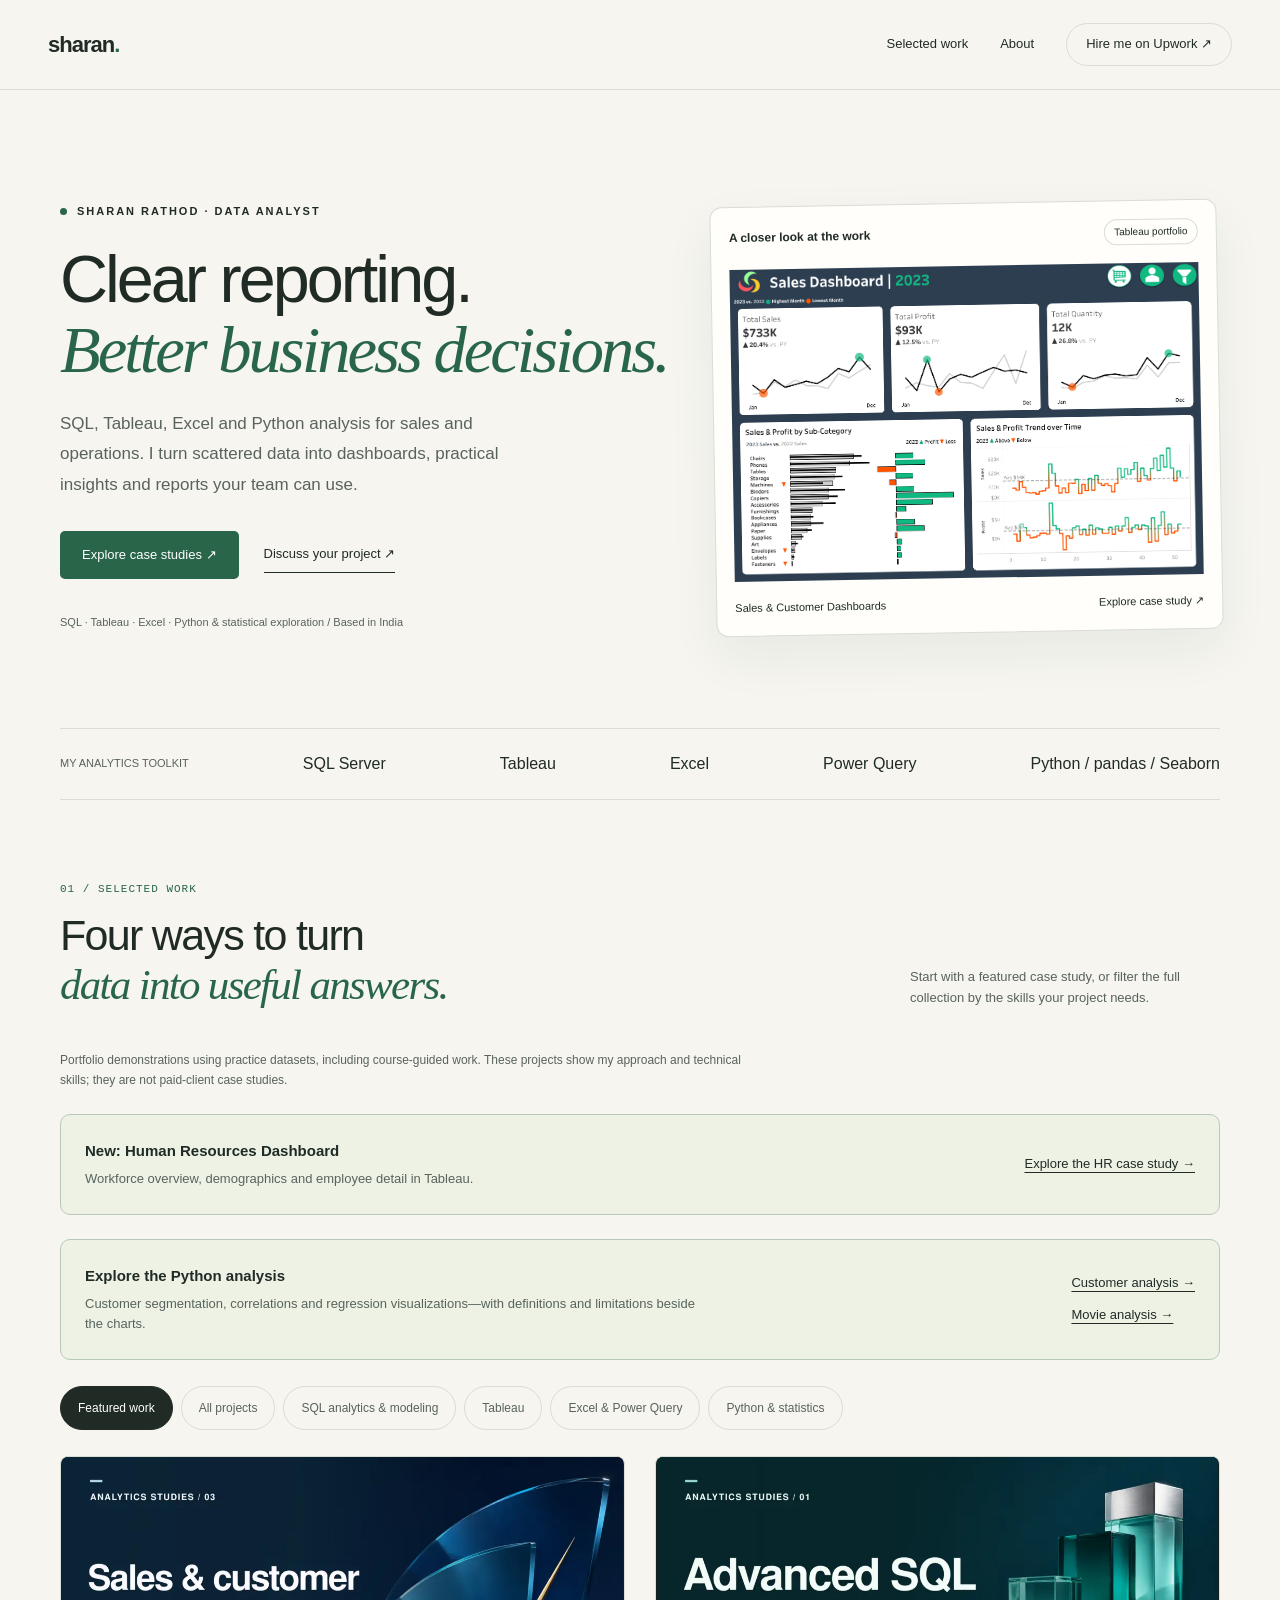
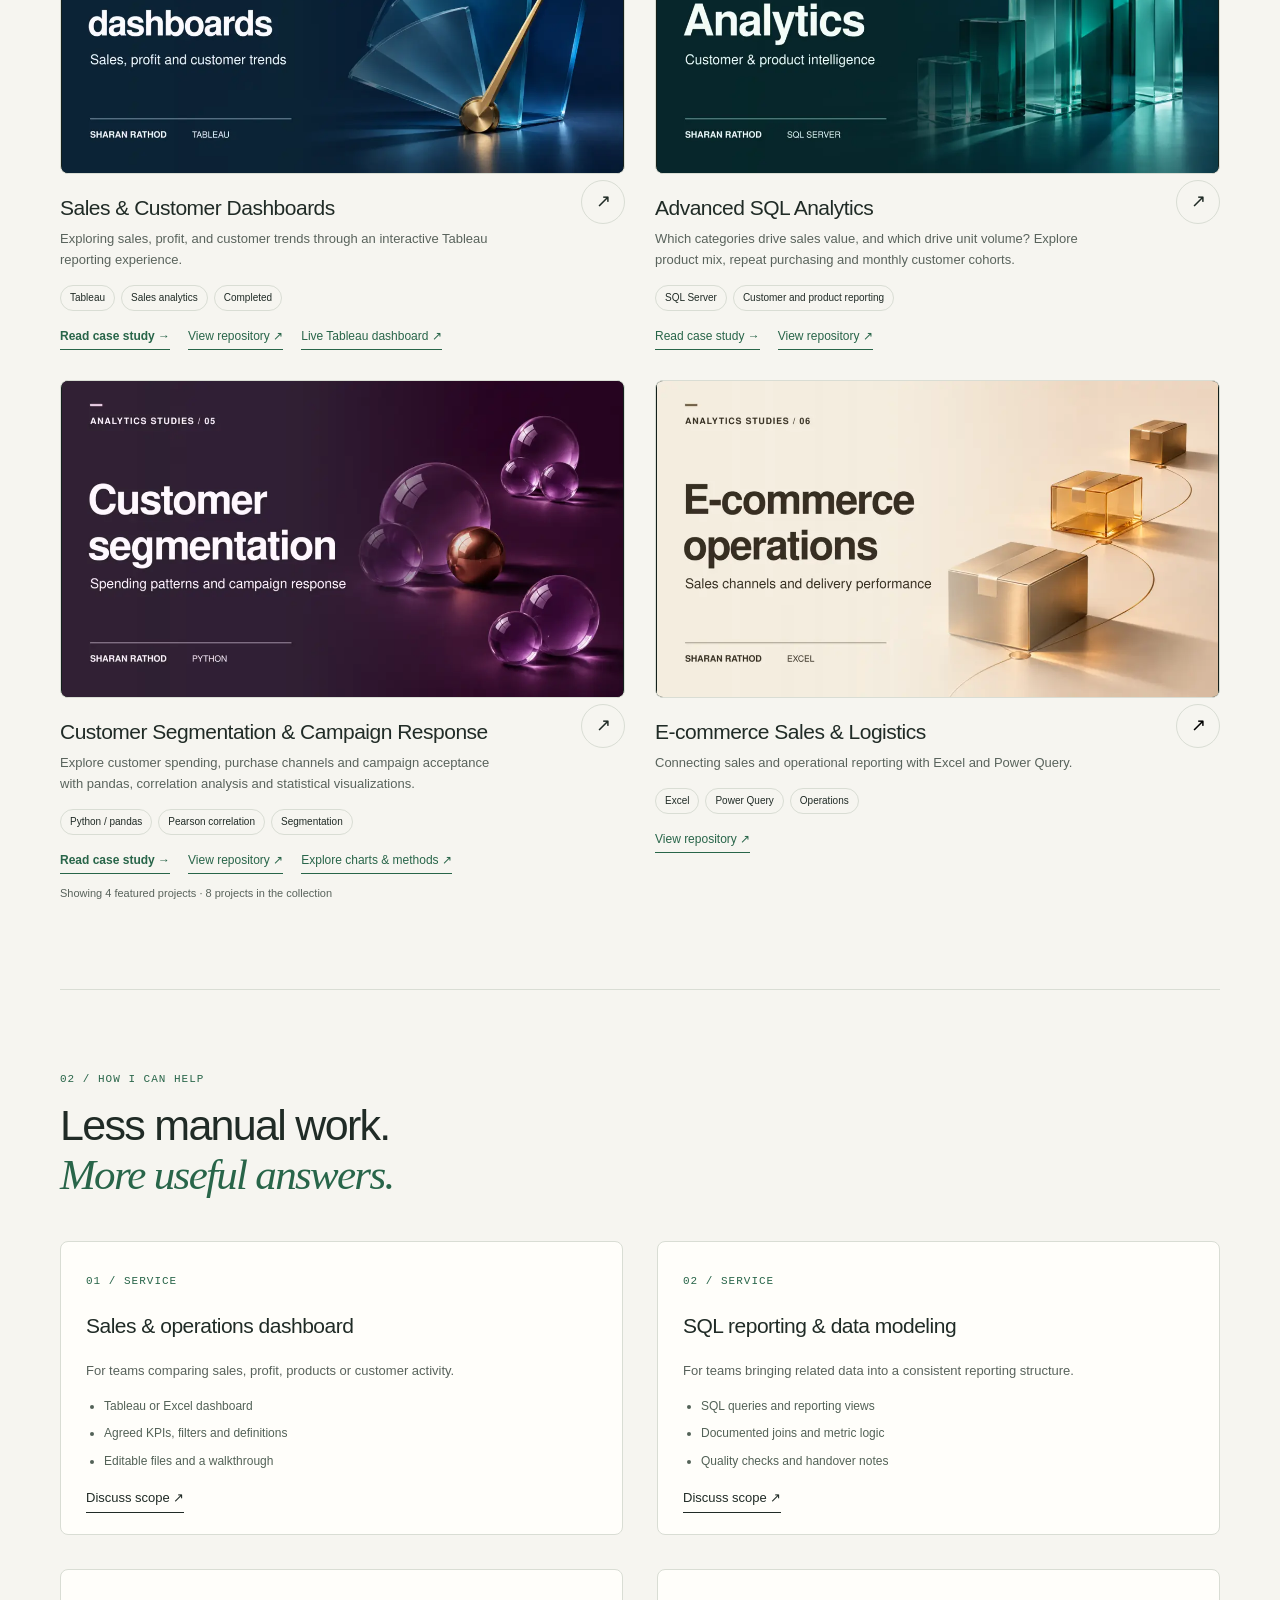
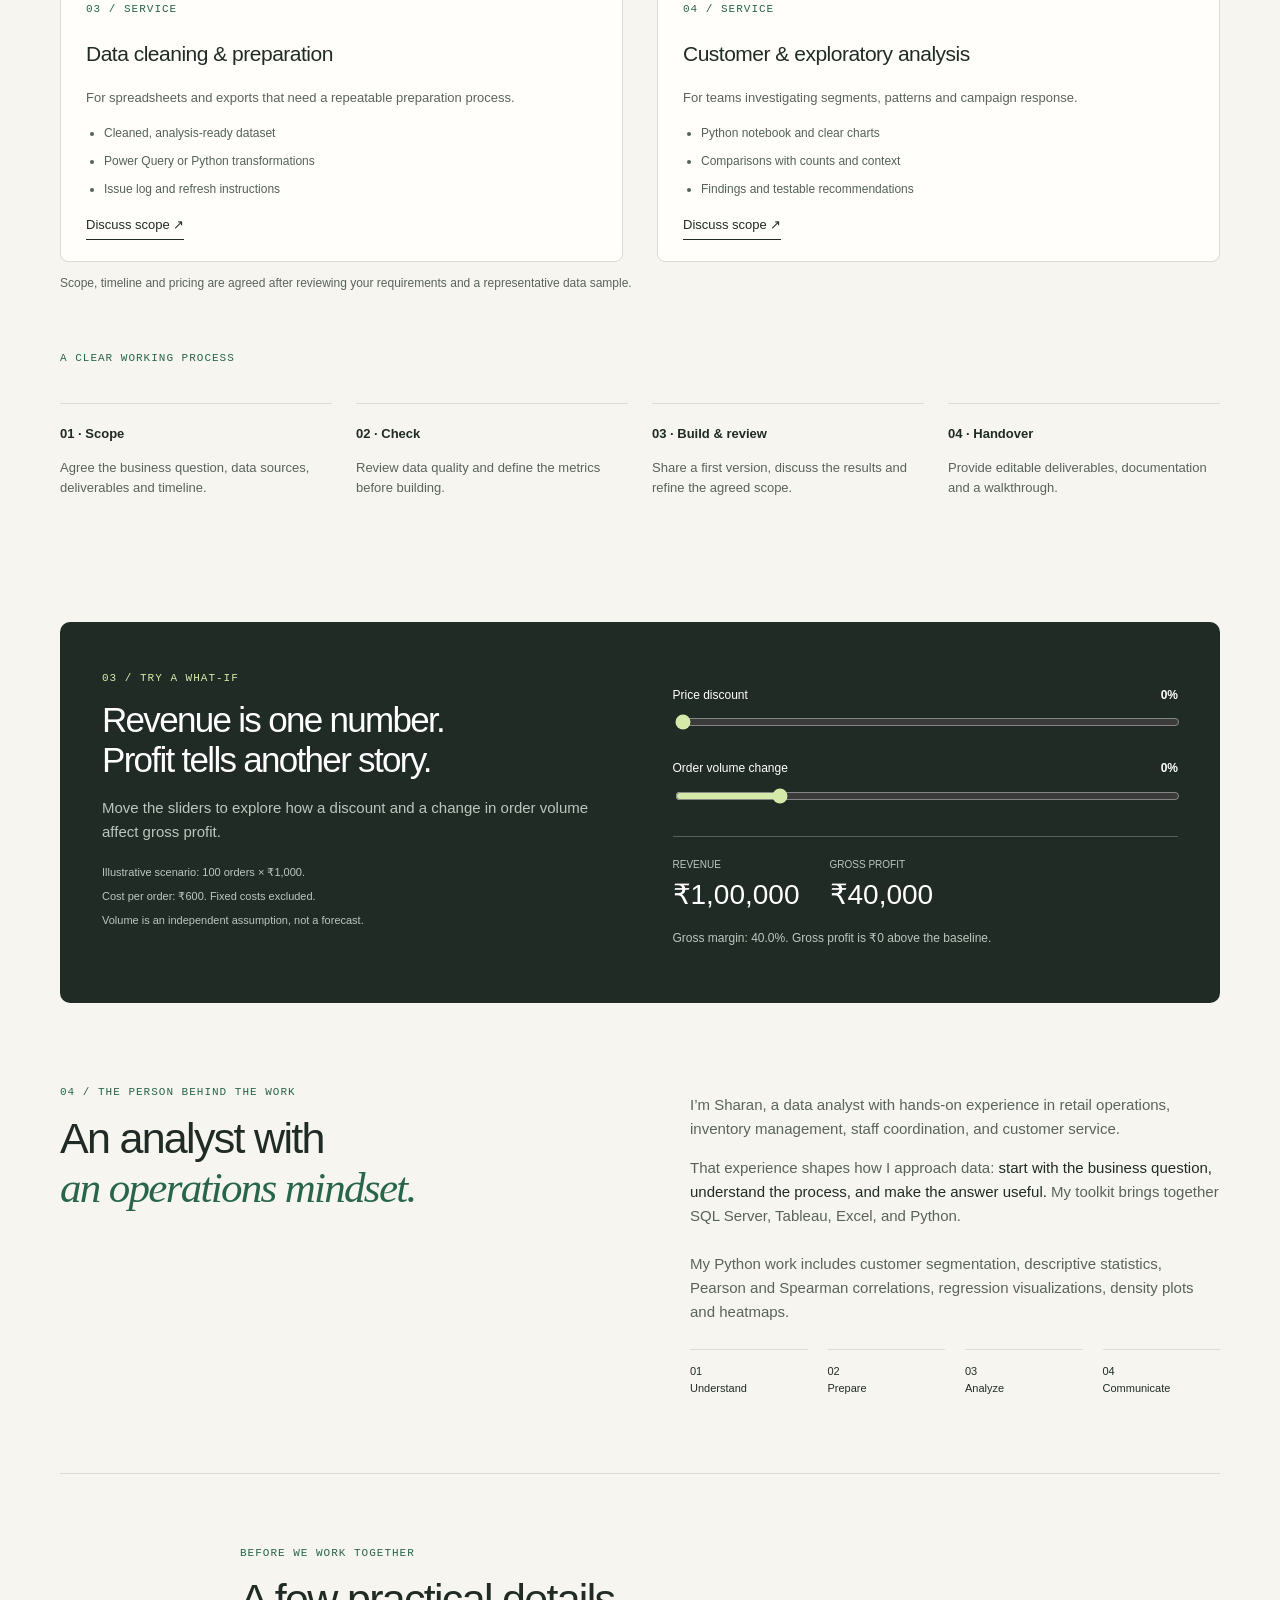
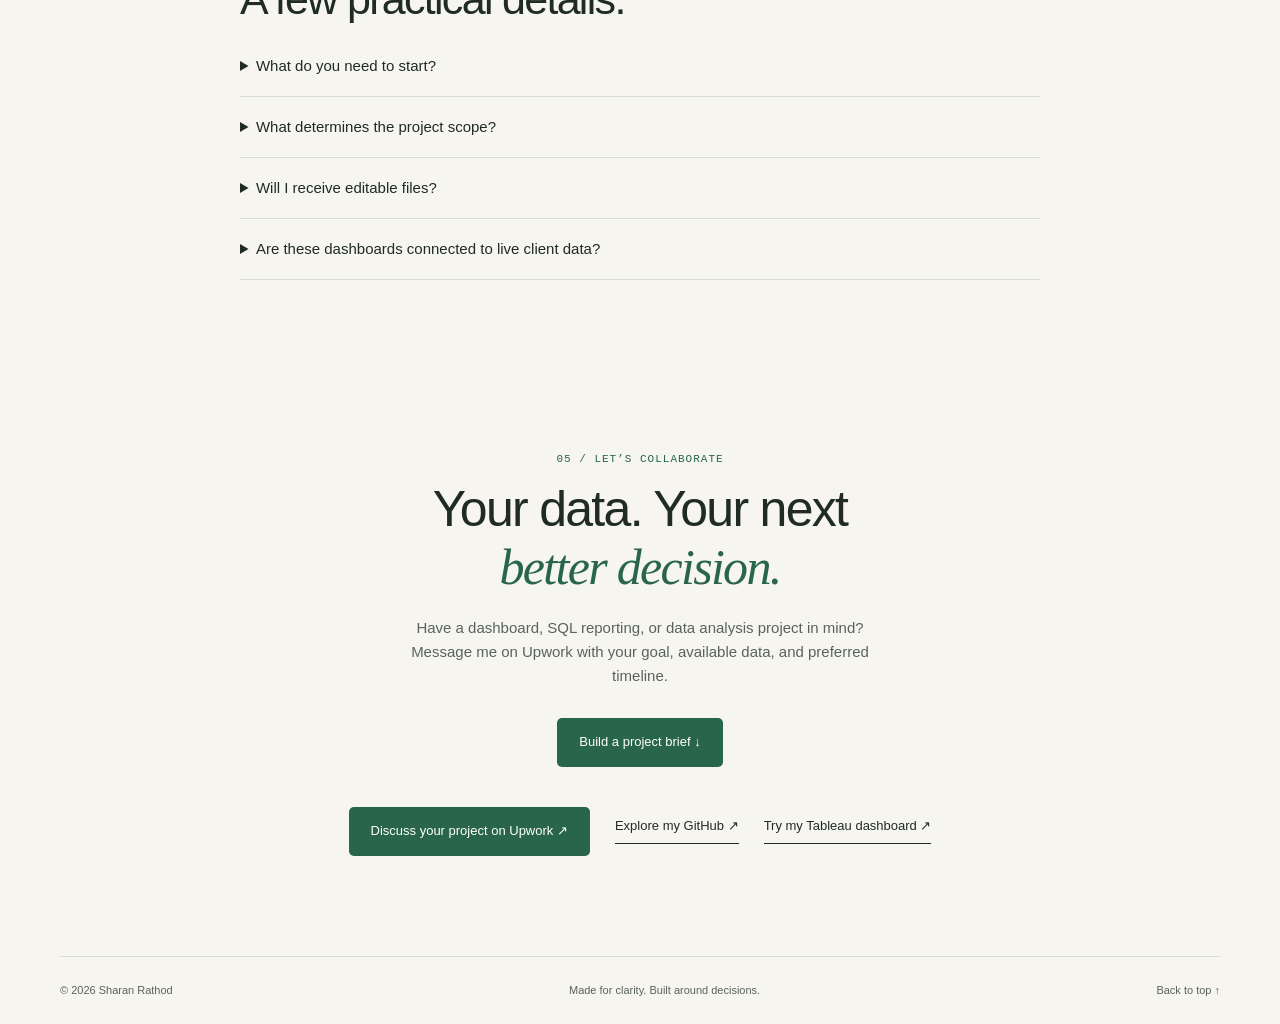
==== commit 53b27f32: "Refresh thumbnail stylesheet cache" ====
--- a/index.html
+++ b/index.html
@@ -1,6 +1,6 @@
 <!DOCTYPE html>
 
-<html lang="en"><head><meta charset="utf-8"/><meta content="width=device-width,initial-scale=1" name="viewport"/><meta content="Sales, customer and operations analytics by Sharan Rathod. Explore Tableau dashboards, SQL models, Excel reports and Python statistical exploration." name="description"/><title>Sharan Rathod | SQL, Tableau, Excel &amp; Python Data Analyst</title><link href="https://sharankumarsrathod12345.github.io" rel="canonical"/><link href="/assets/favicon.svg" rel="icon" type="image/svg+xml"/><meta content="Sharan Rathod | Data Analyst" property="og:title"/><meta content="Clear dashboards. Traceable data. Practical business decisions." property="og:description"/><meta content="website" property="og:type"/><meta content="https://sharankumarsrathod12345.github.io" property="og:url"/><link rel="stylesheet" href="/assets/site.css?v=layout2"></head><body><a class="skip-link" href="#main">Skip to content</a>
+<html lang="en"><head><meta charset="utf-8"/><meta content="width=device-width,initial-scale=1" name="viewport"/><meta content="Sales, customer and operations analytics by Sharan Rathod. Explore Tableau dashboards, SQL models, Excel reports and Python statistical exploration." name="description"/><title>Sharan Rathod | SQL, Tableau, Excel &amp; Python Data Analyst</title><link href="https://sharankumarsrathod12345.github.io" rel="canonical"/><link href="/assets/favicon.svg" rel="icon" type="image/svg+xml"/><meta content="Sharan Rathod | Data Analyst" property="og:title"/><meta content="Clear dashboards. Traceable data. Practical business decisions." property="og:description"/><meta content="website" property="og:type"/><meta content="https://sharankumarsrathod12345.github.io" property="og:url"/><link rel="stylesheet" href="/assets/site.css?v=consistent-covers-1"></head><body><a class="skip-link" href="#main">Skip to content</a>
 <nav><a class="brand" href="#">sharan<span>.</span></a><div class="navlinks"><a href="#work">Selected work</a><a class="optional" href="#about">About</a><a class="pill" href="https://www.upwork.com/freelancers/~01db224cb89f18ba29?mp_source=share" rel="noopener noreferrer" target="_blank">Hire me on Upwork ↗</a></div></nav><main class="wrap" id="main">
 <header class="hero"><div><div class="eyebrow"><span class="dot"></span>Sharan Rathod · Data Analyst</div><h1>Clear reporting.<br/><em>Better business decisions.</em></h1><p class="intro">SQL, Tableau, Excel and Python analysis for sales and operations. I turn scattered data into dashboards, practical insights and reports your team can use.</p><div class="actions"><a class="btn" href="#work">Explore case studies ↗</a><a class="textlink" href="https://www.upwork.com/freelancers/~01db224cb89f18ba29?mp_source=share" rel="noopener noreferrer" target="_blank">Discuss your project ↗</a></div><span class="tiny">SQL · Tableau · Excel · Python &amp; statistical exploration  /  Based in India</span></div><div aria-label="Sales dashboard project preview" class="hero-art"><a class="hero-preview" href="/projects/sales-customer/"><div class="charthead"><b>A closer look at the work</b><span class="tag">Tableau portfolio</span></div><img alt="Actual sales dashboard showing KPIs and performance trends" height="650" src="/assets/sales-dashboard.png" width="1000"/><div class="preview-bottom"><span>Sales &amp; Customer Dashboards</span><span>Explore case study ↗</span></div></a></div></header>
 <div class="stack"><span>MY ANALYTICS TOOLKIT</span><b>SQL Server</b><b>Tableau</b><b>Excel</b><b>Power Query</b><b>Python / pandas / Seaborn</b></div>
--- a/assets/site.css
+++ b/assets/site.css
@@ -31,7 +31,9 @@
 /* Keep previews within the responsive grid and preserve the source proportions. */
 .projects {grid-template-columns:repeat(2,minmax(0,1fr))}
 .project .visual,.project .sql-cover-card {width:100%;height:auto;aspect-ratio:16/9}
-.project .sql-cover-card img {display:block;width:100%;height:100%;object-fit:contain}
+/* One thumbnail frame for links and buttons; keep every original image intact. */
+.project .sql-cover-card {position:relative;display:block;padding:0;margin:0;border:1px solid var(--line);border-radius:8px;overflow:hidden;background:#14201c;line-height:0;appearance:none}
+.project .sql-cover-card img {position:absolute;inset:0;display:block;width:100%;height:100%;max-width:100%;margin:0;padding:0;border:0;border-radius:0;aspect-ratio:auto;object-fit:contain;object-position:center}
 .case-cover img {height:auto}
 @media(max-width:760px){.projects{grid-template-columns:minmax(0,1fr)}}
 
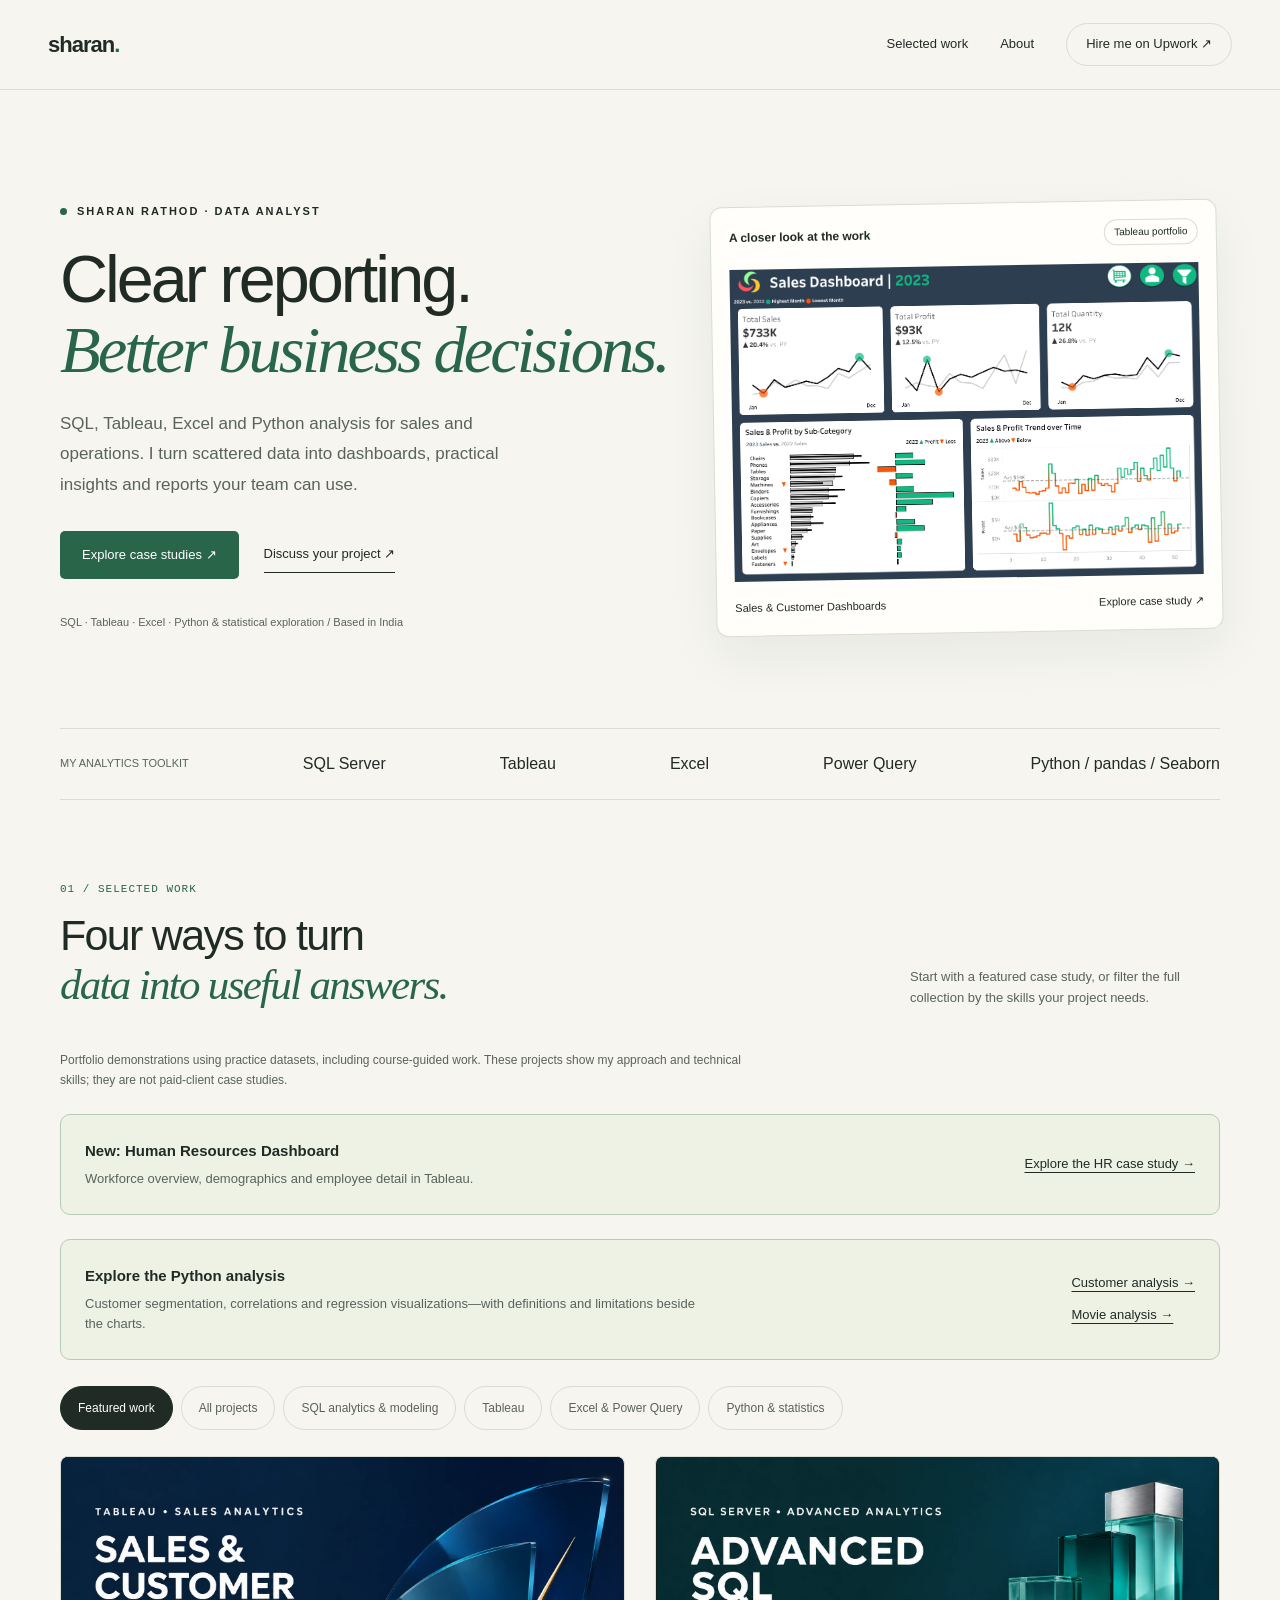
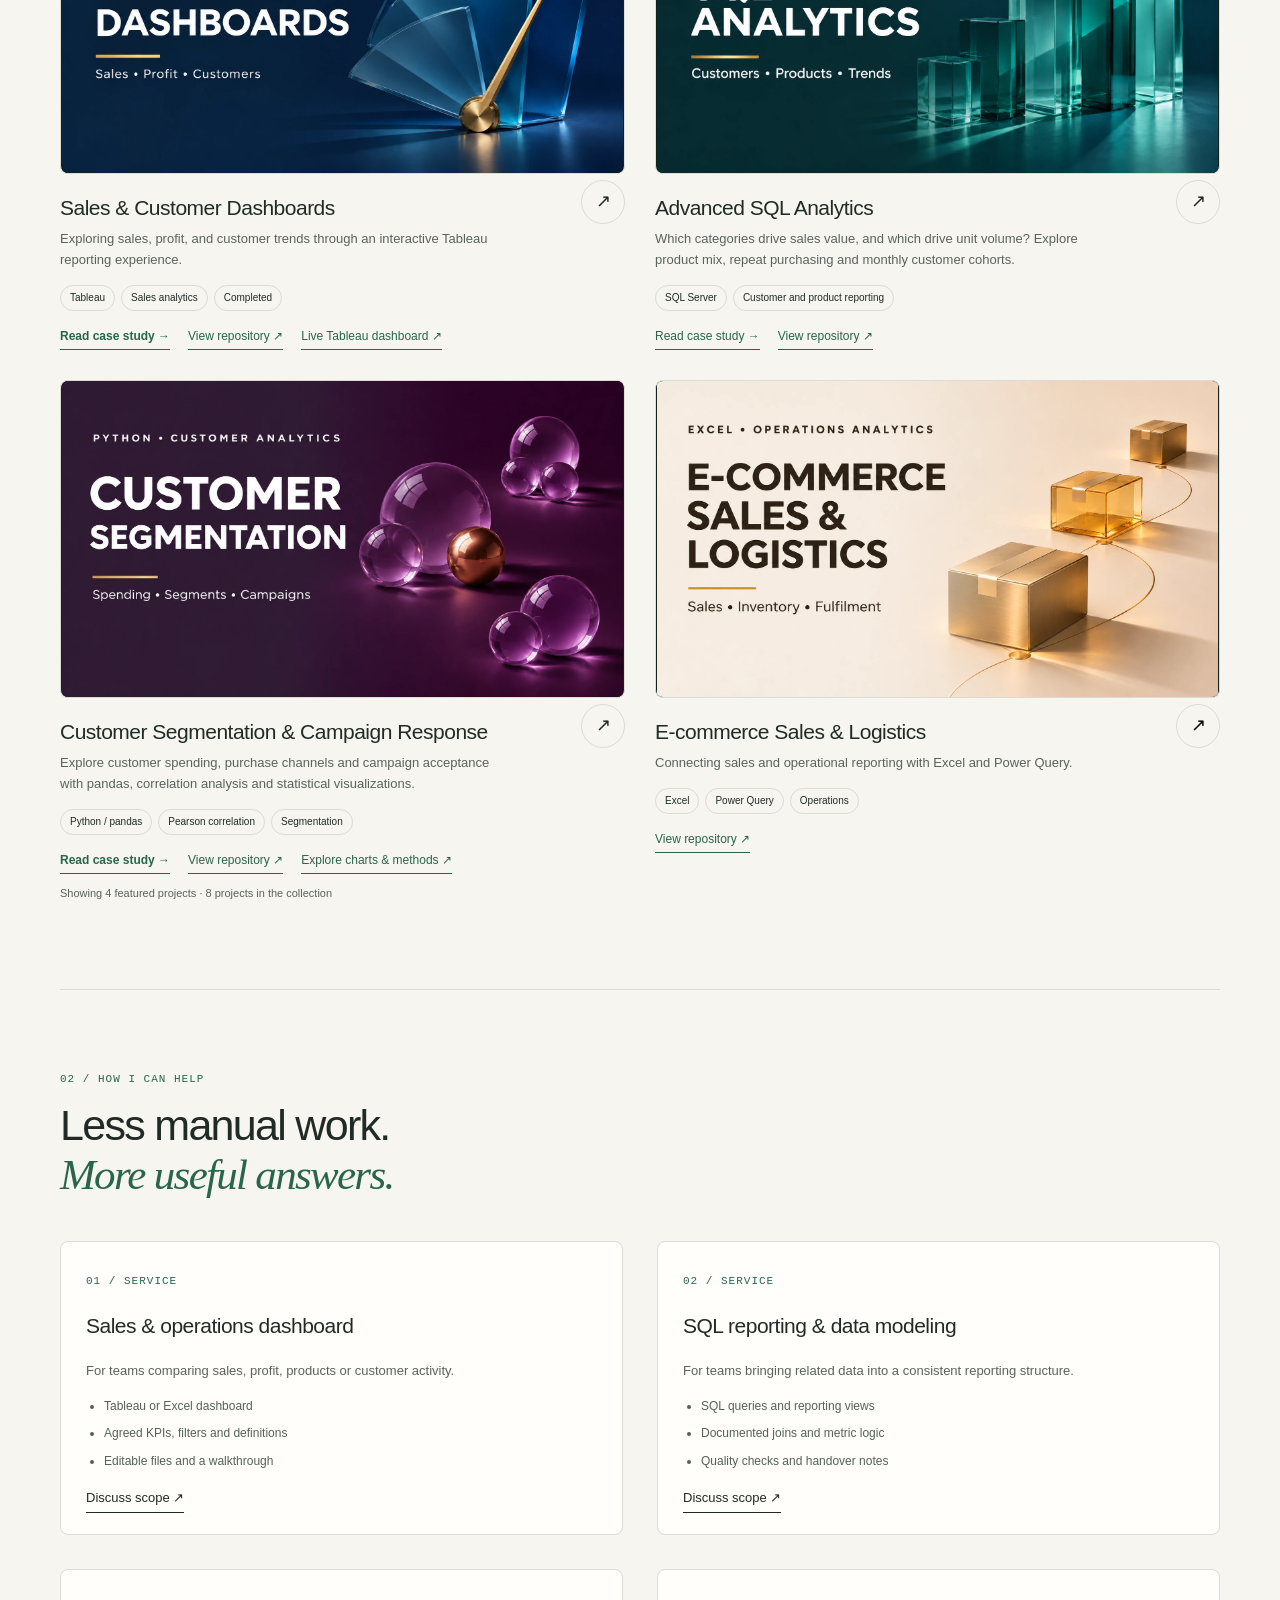
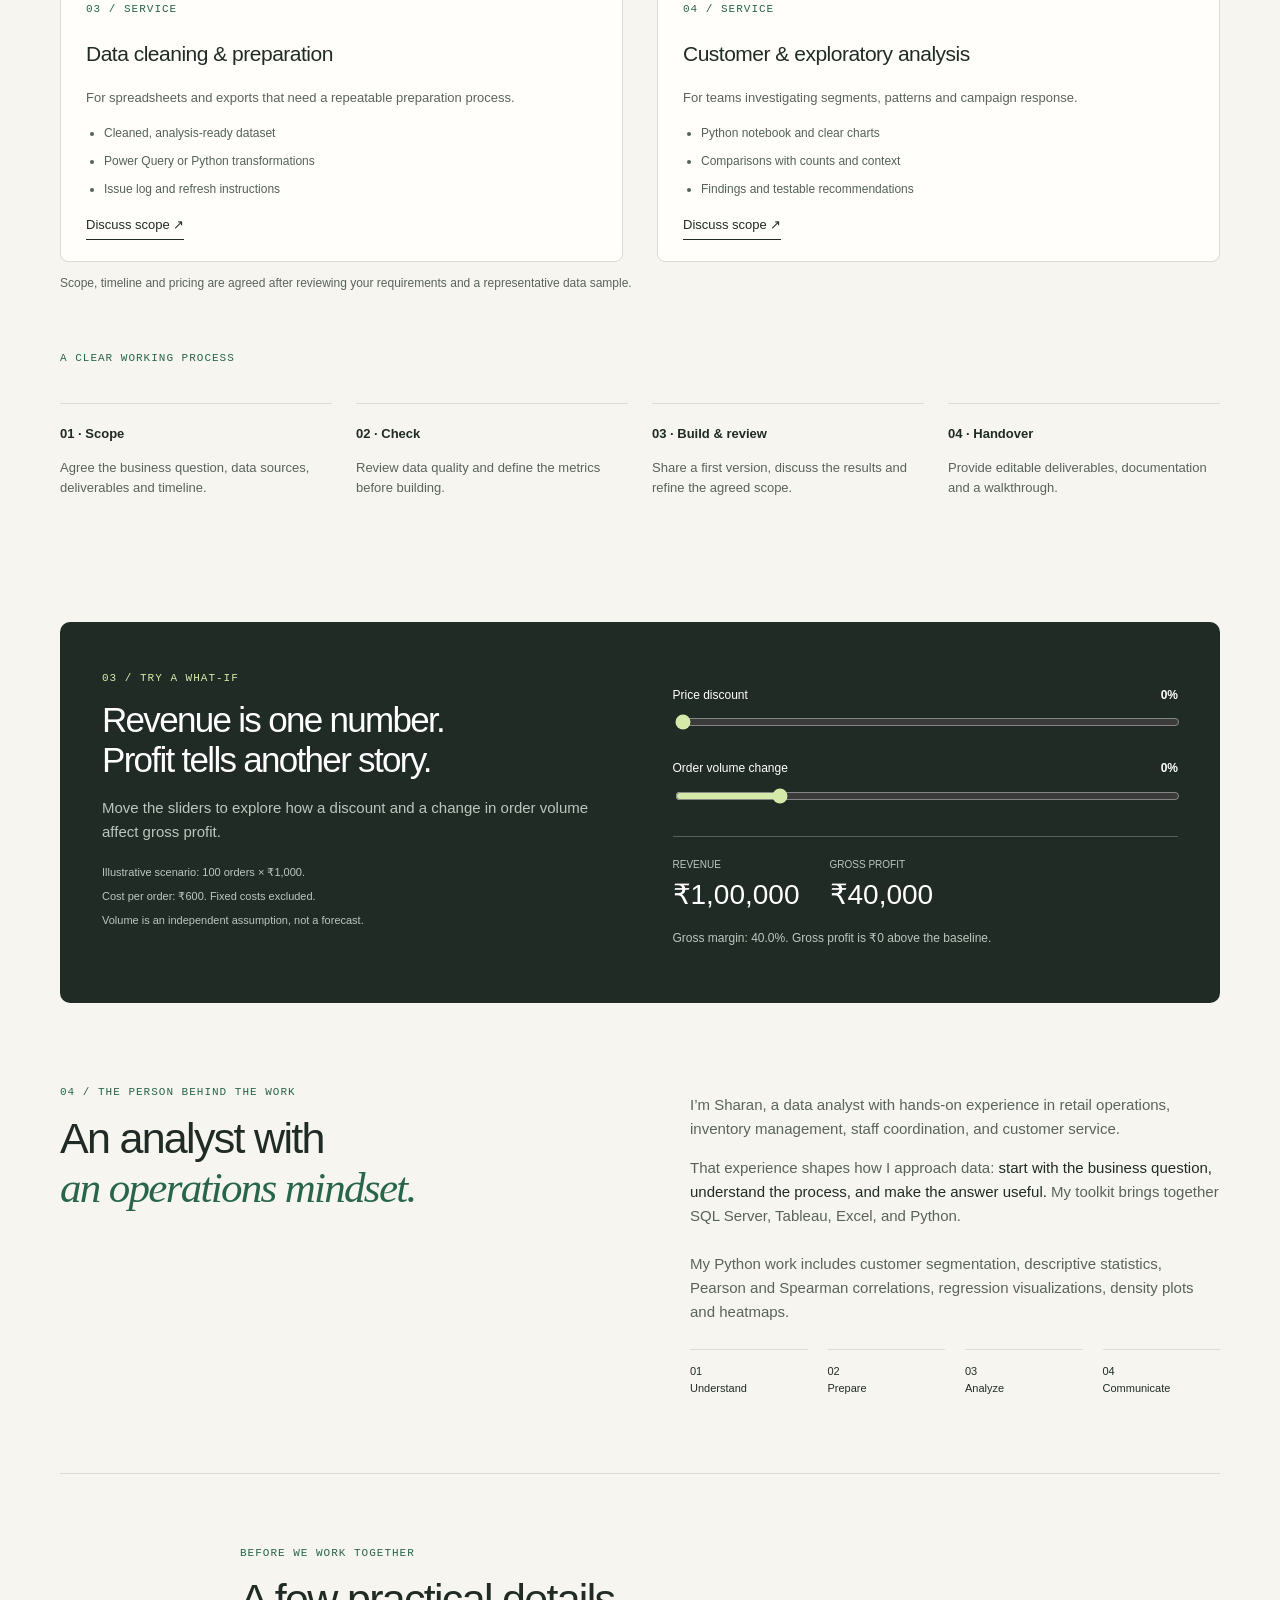
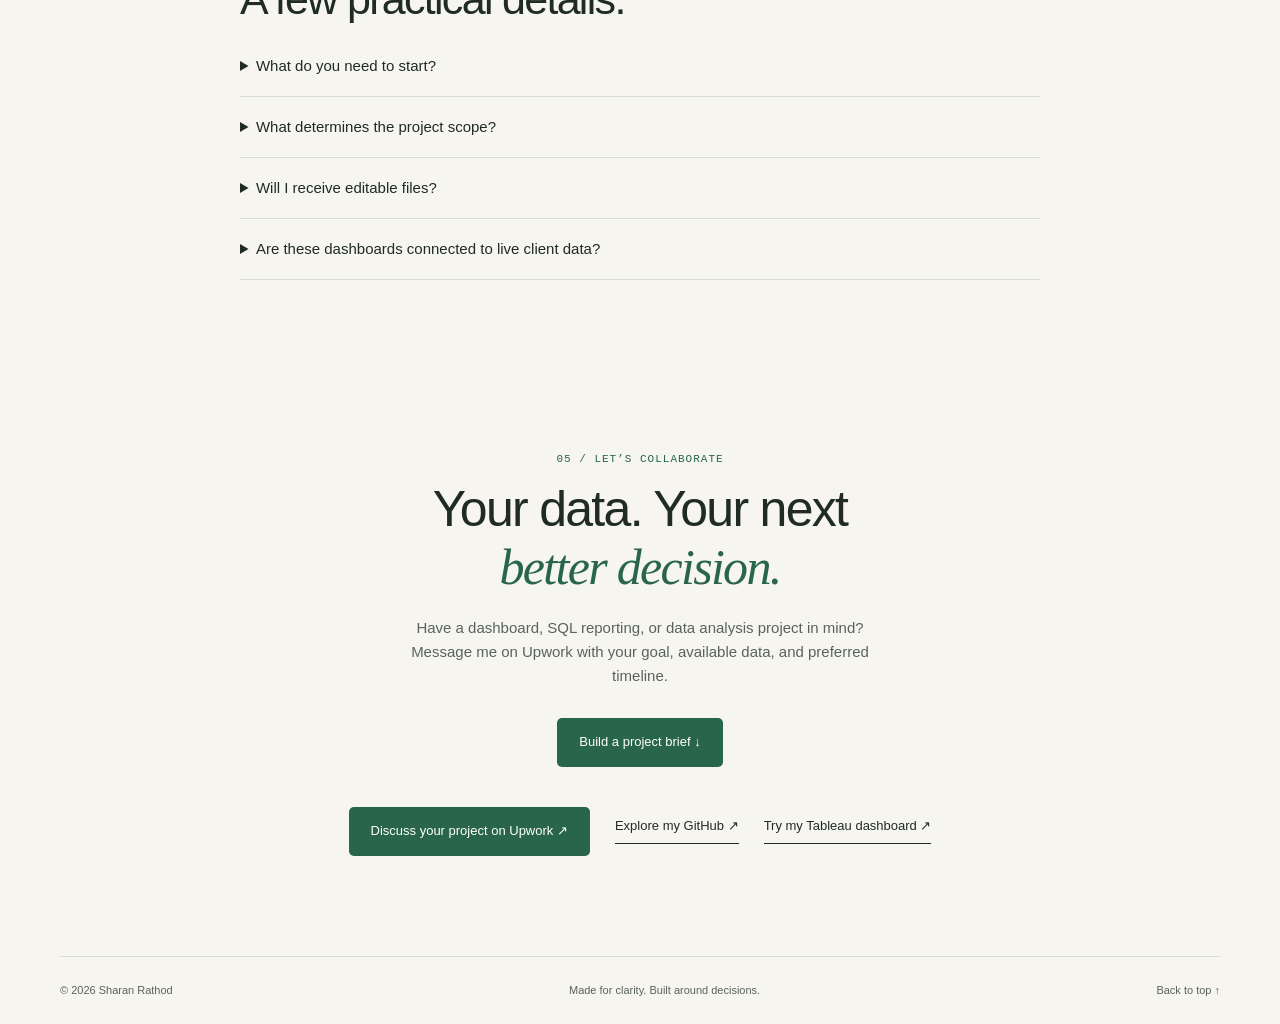
==== commit face86c2: "Apply HR-style typography across all portfolio thumbnails" ====
--- a/index.html
+++ b/index.html
@@ -5,7 +5,7 @@
 <header class="hero"><div><div class="eyebrow"><span class="dot"></span>Sharan Rathod · Data Analyst</div><h1>Clear reporting.<br/><em>Better business decisions.</em></h1><p class="intro">SQL, Tableau, Excel and Python analysis for sales and operations. I turn scattered data into dashboards, practical insights and reports your team can use.</p><div class="actions"><a class="btn" href="#work">Explore case studies ↗</a><a class="textlink" href="https://www.upwork.com/freelancers/~01db224cb89f18ba29?mp_source=share" rel="noopener noreferrer" target="_blank">Discuss your project ↗</a></div><span class="tiny">SQL · Tableau · Excel · Python &amp; statistical exploration  /  Based in India</span></div><div aria-label="Sales dashboard project preview" class="hero-art"><a class="hero-preview" href="/projects/sales-customer/"><div class="charthead"><b>A closer look at the work</b><span class="tag">Tableau portfolio</span></div><img alt="Actual sales dashboard showing KPIs and performance trends" height="650" src="/assets/sales-dashboard.png" width="1000"/><div class="preview-bottom"><span>Sales &amp; Customer Dashboards</span><span>Explore case study ↗</span></div></a></div></header>
 <div class="stack"><span>MY ANALYTICS TOOLKIT</span><b>SQL Server</b><b>Tableau</b><b>Excel</b><b>Power Query</b><b>Python / pandas / Seaborn</b></div>
 <section id="work"><div class="sectionhead"><div><span class="sectionnum">01 / SELECTED WORK</span><h2>Four ways to turn<br/><em>data into useful answers.</em></h2></div><p>Start with a featured case study, or filter the full collection by the skills your project needs.</p></div><p class="scope-note">Portfolio demonstrations using practice datasets, including course-guided work. These projects show my approach and technical skills; they are not paid-client case studies.</p><div class="python-callout"><div><strong>New: Human Resources Dashboard</strong><p>Workforce overview, demographics and employee detail in Tableau.</p></div><div><a href="/projects/hr-dashboard/">Explore the HR case study →</a></div></div><div class="python-callout"><div><strong>Explore the Python analysis</strong><p>Customer segmentation, correlations and regression visualizations—with definitions and limitations beside the charts.</p></div><div><a href="/projects/customer-segmentation/#charts">Customer analysis →</a><a href="/projects/movie-analysis/">Movie analysis →</a></div></div><div aria-label="Filter projects" class="filters"><button aria-pressed="true" class="active" data-filter="featured" type="button">Featured work</button><button aria-pressed="false" class="" data-filter="all" type="button">All projects</button><button aria-pressed="false" data-filter="sql" type="button">SQL analytics &amp; modeling</button><button aria-pressed="false" data-filter="tableau" type="button">Tableau</button><button aria-pressed="false" data-filter="excel" type="button">Excel &amp; Power Query</button><button aria-pressed="false" data-filter="python" type="button">Python &amp; statistics</button></div><div class="projects"><article class="project" data-category="tableau" data-featured="false" hidden><a class="sql-cover sql-cover-card" href="/projects/hr-dashboard/"><img src="/assets/hr-cover.jpg" width="1672" height="941" loading="lazy" decoding="async" alt="Human Resources Dashboard — Tableau HR analytics"></a><div class="projecttitle"><h3>Human Resources Dashboard</h3><a class="detailbtn" href="/projects/hr-dashboard/" aria-label="Read HR Dashboard case study">↗</a></div><p>Explore 8,950 synthetic employee records through workforce KPIs, demographics, compensation and a filterable employee list.</p><div class="tags"><span class="tag">Tableau</span><span class="tag">HR analytics</span><span class="tag">Two dashboard views</span></div><div class="project-links"><a href="/projects/hr-dashboard/">Read case study →</a><a href="https://github.com/sharankumarsrathod12345/human-resources-dashboard" rel="noopener noreferrer" target="_blank">View repository ↗</a></div></article>
-<article class="project" data-category="tableau" data-featured="true"><a class="sql-cover sql-cover-card" href="/projects/sales-customer/"><img src="/assets/sales-customer-card.webp" width="1920" height="1080" loading="lazy" decoding="async" alt="Sales &amp; customer dashboards presentation cover"></a><div class="projecttitle"><h3>Sales &amp; Customer Dashboards</h3><a aria-label="Read Sales &amp; Customer Dashboards case study" class="detailbtn" href="/projects/sales-customer/">↗</a></div><p>Exploring sales, profit, and customer trends through an interactive Tableau reporting experience.</p><div class="tags"><span class="tag">Tableau</span><span class="tag">Sales analytics</span><span class="tag">Completed</span></div><div class="project-links"><a class="case-link" href="/projects/sales-customer/">Read case study →</a><a href="https://github.com/sharankumarsrathod12345/sales-customer-performance-dashboards" rel="noopener noreferrer" target="_blank">View repository ↗</a><a href="https://public.tableau.com/views/SalesCustomerDashboards_17912317966810/SalesDashboard" rel="noopener noreferrer" target="_blank">Live Tableau dashboard ↗</a></div></article><article class="project" data-category="sql" data-featured="true"><a class="sql-cover sql-cover-card" href="/projects/advanced-sql-analytics/" aria-label="Read Advanced SQL Analytics case study"><img src="/assets/advanced-sql-analytics-card.webp" width="1920" height="1080" loading="lazy" decoding="async" alt="Advanced SQL Analytics cover with a teal glass column sculpture"></a><div class="projecttitle"><h3>Advanced SQL Analytics</h3><a class="detailbtn" href="/projects/advanced-sql-analytics/" aria-label="Read Advanced SQL Analytics">↗</a></div><p>Which categories drive sales value, and which drive unit volume? Explore product mix, repeat purchasing and monthly customer cohorts.</p><div class="tags"><span class="tag">SQL Server</span><span class="tag">Customer and product reporting</span></div><div class="project-links"><a href="/projects/advanced-sql-analytics/">Read case study →</a><a href="https://github.com/sharankumarsrathod12345/advanced-sql-analytics-reports">View repository ↗</a></div></article><article class="project" data-category="sql" data-featured="false" hidden><a class="sql-cover sql-cover-card" href="/projects/sql-warehouse/"><img src="/assets/sql-warehouse-card.webp" width="1920" height="1080" loading="lazy" decoding="async" alt="SQL data warehouse presentation cover"></a><div class="projecttitle"><h3>SQL Data Warehouse</h3><a aria-label="Read SQL Data Warehouse case study" class="detailbtn" href="/projects/sql-warehouse/">↗</a></div><p>Bringing CRM and ERP data together in a structured foundation for business analysis.</p><div class="tags"><span class="tag">SQL Server</span><span class="tag">Medallion architecture</span><span class="tag">Data modeling</span></div><div class="project-links"><a class="case-link" href="/projects/sql-warehouse/">Read case study →</a><a href="https://github.com/sharankumarsrathod12345/sql-data-warehouse-project" rel="noopener noreferrer" target="_blank">View repository ↗</a></div></article><article class="project" data-category="sql" data-featured="false" hidden><a class="sql-cover sql-cover-card" href="/projects/sales-eda/" aria-label="Read Sales data exploration case study"><img src="/assets/sales-eda-card.webp" width="1920" height="1080" loading="lazy" decoding="async" alt="Sales EDA cover with an optical glass lens and layered data sheets"></a><div class="projecttitle"><h3>Sales EDA with SQL</h3><a class="detailbtn" href="/projects/sales-eda/" aria-label="Read Sales EDA with SQL">↗</a></div><p>Explore order volume, customer purchases and the products generating the most sales in the warehouse.</p><div class="tags"><span class="tag">SQL Server</span><span class="tag">Exploratory data analysis</span></div><div class="project-links"><a href="/projects/sales-eda/">Read case study →</a><a href="https://github.com/sharankumarsrathod12345/medallion-warehouse-eda-analytics">View repository ↗</a></div></article><article class="project" data-category="python" data-featured="true"><a class="sql-cover sql-cover-card" href="/projects/customer-segmentation/"><img src="/assets/customer-segmentation-card.webp" width="1920" height="1080" loading="lazy" decoding="async" alt="Customer segmentation presentation cover"></a><div class="projecttitle"><h3>Customer Segmentation &amp; Campaign Response</h3><a aria-label="Read Customer Segmentation &amp; Campaign Response case study" class="detailbtn" href="/projects/customer-segmentation/">↗</a></div><p>Explore customer spending, purchase channels and campaign acceptance with pandas, correlation analysis and statistical visualizations.</p><div class="tags"><span class="tag">Python / pandas</span><span class="tag">Pearson correlation</span><span class="tag">Segmentation</span></div><div class="project-links"><a class="case-link" href="/projects/customer-segmentation/">Read case study →</a><a href="https://github.com/sharankumarsrathod12345/food-marketing-analysis-python" rel="noopener noreferrer" target="_blank">View repository ↗</a><button class="gallery-link" data-project="4">Explore charts &amp; methods ↗</button></div></article><article class="project" data-category="excel" data-featured="true"><button type="button" class="sql-cover sql-cover-card cover-trigger" data-project="2" aria-label="Explore E-commerce operations"><img src="/assets/ecommerce-card.webp" width="1920" height="1080" loading="lazy" decoding="async" alt="E-commerce operations presentation cover"></button><div class="projecttitle"><h3>E-commerce Sales &amp; Logistics</h3><button aria-label="Explore E-commerce Sales and Logistics" class="detailbtn" data-project="2">↗</button></div><p>Connecting sales and operational reporting with Excel and Power Query.</p><div class="tags"><span class="tag">Excel</span><span class="tag">Power Query</span><span class="tag">Operations</span></div><div class="project-links"><a href="https://github.com/sharankumarsrathod12345/ecommerce-sales-logistics-dashboard-excel" rel="noopener noreferrer" target="_blank">View repository ↗</a></div></article><article class="project" data-category="excel" data-featured="false" hidden=""><button type="button" class="sql-cover sql-cover-card cover-trigger" data-project="3" aria-label="Explore Data jobs market"><img src="/assets/jobs-card.webp" width="1920" height="1080" loading="lazy" decoding="async" alt="Data jobs market presentation cover"></button><div class="projecttitle"><h3>Global Data Jobs Market</h3><button aria-label="Explore Global Data Jobs Market" class="detailbtn" data-project="3">↗</button></div><p>Explore salaries and requested skills in historical 2023 job postings using Excel, Power Query and Power Pivot.</p><div class="tags"><span class="tag">Excel</span><span class="tag">Power Query</span><span class="tag">Exploratory analysis</span></div><div class="project-links"><a href="https://github.com/sharankumarsrathod12345/global-data-jobs-market-analysis-excel" rel="noopener noreferrer" target="_blank">View repository ↗</a></div></article><article class="project" data-category="python" data-featured="false" hidden=""><a class="sql-cover sql-cover-card" href="/projects/movie-analysis/"><img src="/assets/movie-analysis-card.webp" width="1920" height="1080" loading="lazy" decoding="async" alt="Movie genre analysis presentation cover"></a><div class="projecttitle"><h3>Movie Catalogue &amp; Genre Analysis</h3><a aria-label="Read Movie Catalogue &amp; Genre Analysis case study" class="detailbtn" href="/projects/movie-analysis/">↗</a></div><p>Investigate genres, ratings, budgets and revenue using pandas, Spearman correlation, regression plots and heatmaps.</p><div class="tags"><span class="tag">Python / pandas</span><span class="tag">Spearman correlation</span><span class="tag">Regression plots</span></div><div class="project-links"><a class="case-link" href="/projects/movie-analysis/">Read case study →</a><a href="https://github.com/sharankumarsrathod12345/movie-genre-analysis-python" rel="noopener noreferrer" target="_blank">View repository ↗</a><button class="gallery-link" data-project="5">Explore charts &amp; methods ↗</button></div></article></div><p aria-live="polite" class="count" id="project-count" role="status">Showing 4 featured projects · 8 projects in the collection</p></section>
+<article class="project" data-category="tableau" data-featured="true"><a class="sql-cover sql-cover-card" href="/projects/sales-customer/"><img src="/assets/sales-customer-card-v2.webp" width="1920" height="1080" loading="lazy" decoding="async" alt="Sales &amp; customer dashboards presentation cover"></a><div class="projecttitle"><h3>Sales &amp; Customer Dashboards</h3><a aria-label="Read Sales &amp; Customer Dashboards case study" class="detailbtn" href="/projects/sales-customer/">↗</a></div><p>Exploring sales, profit, and customer trends through an interactive Tableau reporting experience.</p><div class="tags"><span class="tag">Tableau</span><span class="tag">Sales analytics</span><span class="tag">Completed</span></div><div class="project-links"><a class="case-link" href="/projects/sales-customer/">Read case study →</a><a href="https://github.com/sharankumarsrathod12345/sales-customer-performance-dashboards" rel="noopener noreferrer" target="_blank">View repository ↗</a><a href="https://public.tableau.com/views/SalesCustomerDashboards_17912317966810/SalesDashboard" rel="noopener noreferrer" target="_blank">Live Tableau dashboard ↗</a></div></article><article class="project" data-category="sql" data-featured="true"><a class="sql-cover sql-cover-card" href="/projects/advanced-sql-analytics/" aria-label="Read Advanced SQL Analytics case study"><img src="/assets/advanced-sql-analytics-card-v2.webp" width="1920" height="1080" loading="lazy" decoding="async" alt="Advanced SQL Analytics cover with a teal glass column sculpture"></a><div class="projecttitle"><h3>Advanced SQL Analytics</h3><a class="detailbtn" href="/projects/advanced-sql-analytics/" aria-label="Read Advanced SQL Analytics">↗</a></div><p>Which categories drive sales value, and which drive unit volume? Explore product mix, repeat purchasing and monthly customer cohorts.</p><div class="tags"><span class="tag">SQL Server</span><span class="tag">Customer and product reporting</span></div><div class="project-links"><a href="/projects/advanced-sql-analytics/">Read case study →</a><a href="https://github.com/sharankumarsrathod12345/advanced-sql-analytics-reports">View repository ↗</a></div></article><article class="project" data-category="sql" data-featured="false" hidden><a class="sql-cover sql-cover-card" href="/projects/sql-warehouse/"><img src="/assets/sql-warehouse-card-v2.webp" width="1920" height="1080" loading="lazy" decoding="async" alt="SQL data warehouse presentation cover"></a><div class="projecttitle"><h3>SQL Data Warehouse</h3><a aria-label="Read SQL Data Warehouse case study" class="detailbtn" href="/projects/sql-warehouse/">↗</a></div><p>Bringing CRM and ERP data together in a structured foundation for business analysis.</p><div class="tags"><span class="tag">SQL Server</span><span class="tag">Medallion architecture</span><span class="tag">Data modeling</span></div><div class="project-links"><a class="case-link" href="/projects/sql-warehouse/">Read case study →</a><a href="https://github.com/sharankumarsrathod12345/sql-data-warehouse-project" rel="noopener noreferrer" target="_blank">View repository ↗</a></div></article><article class="project" data-category="sql" data-featured="false" hidden><a class="sql-cover sql-cover-card" href="/projects/sales-eda/" aria-label="Read Sales data exploration case study"><img src="/assets/sales-eda-card-v2.webp" width="1920" height="1080" loading="lazy" decoding="async" alt="Sales EDA cover with an optical glass lens and layered data sheets"></a><div class="projecttitle"><h3>Sales EDA with SQL</h3><a class="detailbtn" href="/projects/sales-eda/" aria-label="Read Sales EDA with SQL">↗</a></div><p>Explore order volume, customer purchases and the products generating the most sales in the warehouse.</p><div class="tags"><span class="tag">SQL Server</span><span class="tag">Exploratory data analysis</span></div><div class="project-links"><a href="/projects/sales-eda/">Read case study →</a><a href="https://github.com/sharankumarsrathod12345/medallion-warehouse-eda-analytics">View repository ↗</a></div></article><article class="project" data-category="python" data-featured="true"><a class="sql-cover sql-cover-card" href="/projects/customer-segmentation/"><img src="/assets/customer-segmentation-card-v2.webp" width="1920" height="1080" loading="lazy" decoding="async" alt="Customer segmentation presentation cover"></a><div class="projecttitle"><h3>Customer Segmentation &amp; Campaign Response</h3><a aria-label="Read Customer Segmentation &amp; Campaign Response case study" class="detailbtn" href="/projects/customer-segmentation/">↗</a></div><p>Explore customer spending, purchase channels and campaign acceptance with pandas, correlation analysis and statistical visualizations.</p><div class="tags"><span class="tag">Python / pandas</span><span class="tag">Pearson correlation</span><span class="tag">Segmentation</span></div><div class="project-links"><a class="case-link" href="/projects/customer-segmentation/">Read case study →</a><a href="https://github.com/sharankumarsrathod12345/food-marketing-analysis-python" rel="noopener noreferrer" target="_blank">View repository ↗</a><button class="gallery-link" data-project="4">Explore charts &amp; methods ↗</button></div></article><article class="project" data-category="excel" data-featured="true"><button type="button" class="sql-cover sql-cover-card cover-trigger" data-project="2" aria-label="Explore E-commerce operations"><img src="/assets/ecommerce-card-v2.webp" width="1920" height="1080" loading="lazy" decoding="async" alt="E-commerce operations presentation cover"></button><div class="projecttitle"><h3>E-commerce Sales &amp; Logistics</h3><button aria-label="Explore E-commerce Sales and Logistics" class="detailbtn" data-project="2">↗</button></div><p>Connecting sales and operational reporting with Excel and Power Query.</p><div class="tags"><span class="tag">Excel</span><span class="tag">Power Query</span><span class="tag">Operations</span></div><div class="project-links"><a href="https://github.com/sharankumarsrathod12345/ecommerce-sales-logistics-dashboard-excel" rel="noopener noreferrer" target="_blank">View repository ↗</a></div></article><article class="project" data-category="excel" data-featured="false" hidden=""><button type="button" class="sql-cover sql-cover-card cover-trigger" data-project="3" aria-label="Explore Data jobs market"><img src="/assets/jobs-card-v2.webp" width="1920" height="1080" loading="lazy" decoding="async" alt="Data jobs market presentation cover"></button><div class="projecttitle"><h3>Global Data Jobs Market</h3><button aria-label="Explore Global Data Jobs Market" class="detailbtn" data-project="3">↗</button></div><p>Explore salaries and requested skills in historical 2023 job postings using Excel, Power Query and Power Pivot.</p><div class="tags"><span class="tag">Excel</span><span class="tag">Power Query</span><span class="tag">Exploratory analysis</span></div><div class="project-links"><a href="https://github.com/sharankumarsrathod12345/global-data-jobs-market-analysis-excel" rel="noopener noreferrer" target="_blank">View repository ↗</a></div></article><article class="project" data-category="python" data-featured="false" hidden=""><a class="sql-cover sql-cover-card" href="/projects/movie-analysis/"><img src="/assets/movie-analysis-card-v2.webp" width="1920" height="1080" loading="lazy" decoding="async" alt="Movie genre analysis presentation cover"></a><div class="projecttitle"><h3>Movie Catalogue &amp; Genre Analysis</h3><a aria-label="Read Movie Catalogue &amp; Genre Analysis case study" class="detailbtn" href="/projects/movie-analysis/">↗</a></div><p>Investigate genres, ratings, budgets and revenue using pandas, Spearman correlation, regression plots and heatmaps.</p><div class="tags"><span class="tag">Python / pandas</span><span class="tag">Spearman correlation</span><span class="tag">Regression plots</span></div><div class="project-links"><a class="case-link" href="/projects/movie-analysis/">Read case study →</a><a href="https://github.com/sharankumarsrathod12345/movie-genre-analysis-python" rel="noopener noreferrer" target="_blank">View repository ↗</a><button class="gallery-link" data-project="5">Explore charts &amp; methods ↗</button></div></article></div><p aria-live="polite" class="count" id="project-count" role="status">Showing 4 featured projects · 8 projects in the collection</p></section>
 <section class="servicearea" id="services"><div class="sectionhead"><div><span class="sectionnum">02 / HOW I CAN HELP</span><h2>Less manual work.<br/><em>More useful answers.</em></h2></div></div><div class="services"><article class="service"><span class="sectionnum">01 / SERVICE</span><h3>Sales &amp; operations dashboard</h3><p>For teams comparing sales, profit, products or customer activity.</p><ul class="deliverables"><li>Tableau or Excel dashboard</li><li>Agreed KPIs, filters and definitions</li><li>Editable files and a walkthrough</li></ul><a class="textlink" href="https://www.upwork.com/freelancers/~01db224cb89f18ba29?mp_source=share" rel="noopener noreferrer" target="_blank">Discuss scope ↗</a></article><article class="service"><span class="sectionnum">02 / SERVICE</span><h3>SQL reporting &amp; data modeling</h3><p>For teams bringing related data into a consistent reporting structure.</p><ul class="deliverables"><li>SQL queries and reporting views</li><li>Documented joins and metric logic</li><li>Quality checks and handover notes</li></ul><a class="textlink" href="https://www.upwork.com/freelancers/~01db224cb89f18ba29?mp_source=share" rel="noopener noreferrer" target="_blank">Discuss scope ↗</a></article><article class="service"><span class="sectionnum">03 / SERVICE</span><h3>Data cleaning &amp; preparation</h3><p>For spreadsheets and exports that need a repeatable preparation process.</p><ul class="deliverables"><li>Cleaned, analysis-ready dataset</li><li>Power Query or Python transformations</li><li>Issue log and refresh instructions</li></ul><a class="textlink" href="https://www.upwork.com/freelancers/~01db224cb89f18ba29?mp_source=share" rel="noopener noreferrer" target="_blank">Discuss scope ↗</a></article><article class="service"><span class="sectionnum">04 / SERVICE</span><h3>Customer &amp; exploratory analysis</h3><p>For teams investigating segments, patterns and campaign response.</p><ul class="deliverables"><li>Python notebook and clear charts</li><li>Comparisons with counts and context</li><li>Findings and testable recommendations</li></ul><a class="textlink" href="https://www.upwork.com/freelancers/~01db224cb89f18ba29?mp_source=share" rel="noopener noreferrer" target="_blank">Discuss scope ↗</a></article></div><p class="scope-note">Scope, timeline and pricing are agreed after reviewing your requirements and a representative data sample.</p><div style="margin-top:50px"><span class="sectionnum">A CLEAR WORKING PROCESS</span><div class="workflow"><article><b>01 · Scope</b><p>Agree the business question, data sources, deliverables and timeline.</p></article><article><b>02 · Check</b><p>Review data quality and define the metrics before building.</p></article><article><b>03 · Build &amp; review</b><p>Share a first version, discuss the results and refine the agreed scope.</p></article><article><b>04 · Handover</b><p>Provide editable deliverables, documentation and a walkthrough.</p></article></div></div></section>
 <div class="lab" id="demo"><div><span class="sectionnum">03 / TRY A WHAT-IF</span><h2>Revenue is one number.<br/>Profit tells another story.</h2><p>Move the sliders to explore how a discount and a change in order volume affect gross profit.</p><span class="tiny">Illustrative scenario: 100 orders × ₹1,000.<br/>Cost per order: ₹600. Fixed costs excluded.<br/>Volume is an independent assumption, not a forecast.</span></div><div><label class="range-label" for="discount"><span>Price discount</span><b id="discount-label">0%</b></label><input id="discount" max="35" min="0" type="range" value="0"/><label class="range-label" for="volume"><span>Order volume change</span><b id="volume-label">0%</b></label><input id="volume" max="80" min="-20" step="5" type="range" value="0"/><div aria-live="polite" class="laboutput"><div><small>REVENUE</small><strong id="revenue">₹1,00,000</strong></div><div><small>GROSS PROFIT</small><strong id="profit">₹40,000</strong></div></div><p id="takeaway" style="font-size:12px">Baseline gross margin: 40.0%.</p></div></div>
 <section class="about" id="about"><div><span class="sectionnum">04 / THE PERSON BEHIND THE WORK</span><h2>An analyst with<br/><em>an operations mindset.</em></h2></div><div><p>I’m Sharan, a data analyst with hands-on experience in retail operations, inventory management, staff coordination, and customer service.</p><p>That experience shapes how I approach data: <strong>start with the business question, understand the process, and make the answer useful.</strong> My toolkit brings together SQL Server, Tableau, Excel, and Python.<br/><br/>My Python work includes customer segmentation, descriptive statistics, Pearson and Spearman correlations, regression visualizations, density plots and heatmaps.</p><div class="process"><span>01<br/>Understand</span><span>02<br/>Prepare</span><span>03<br/>Analyze</span><span>04<br/>Communicate</span></div></div></section>
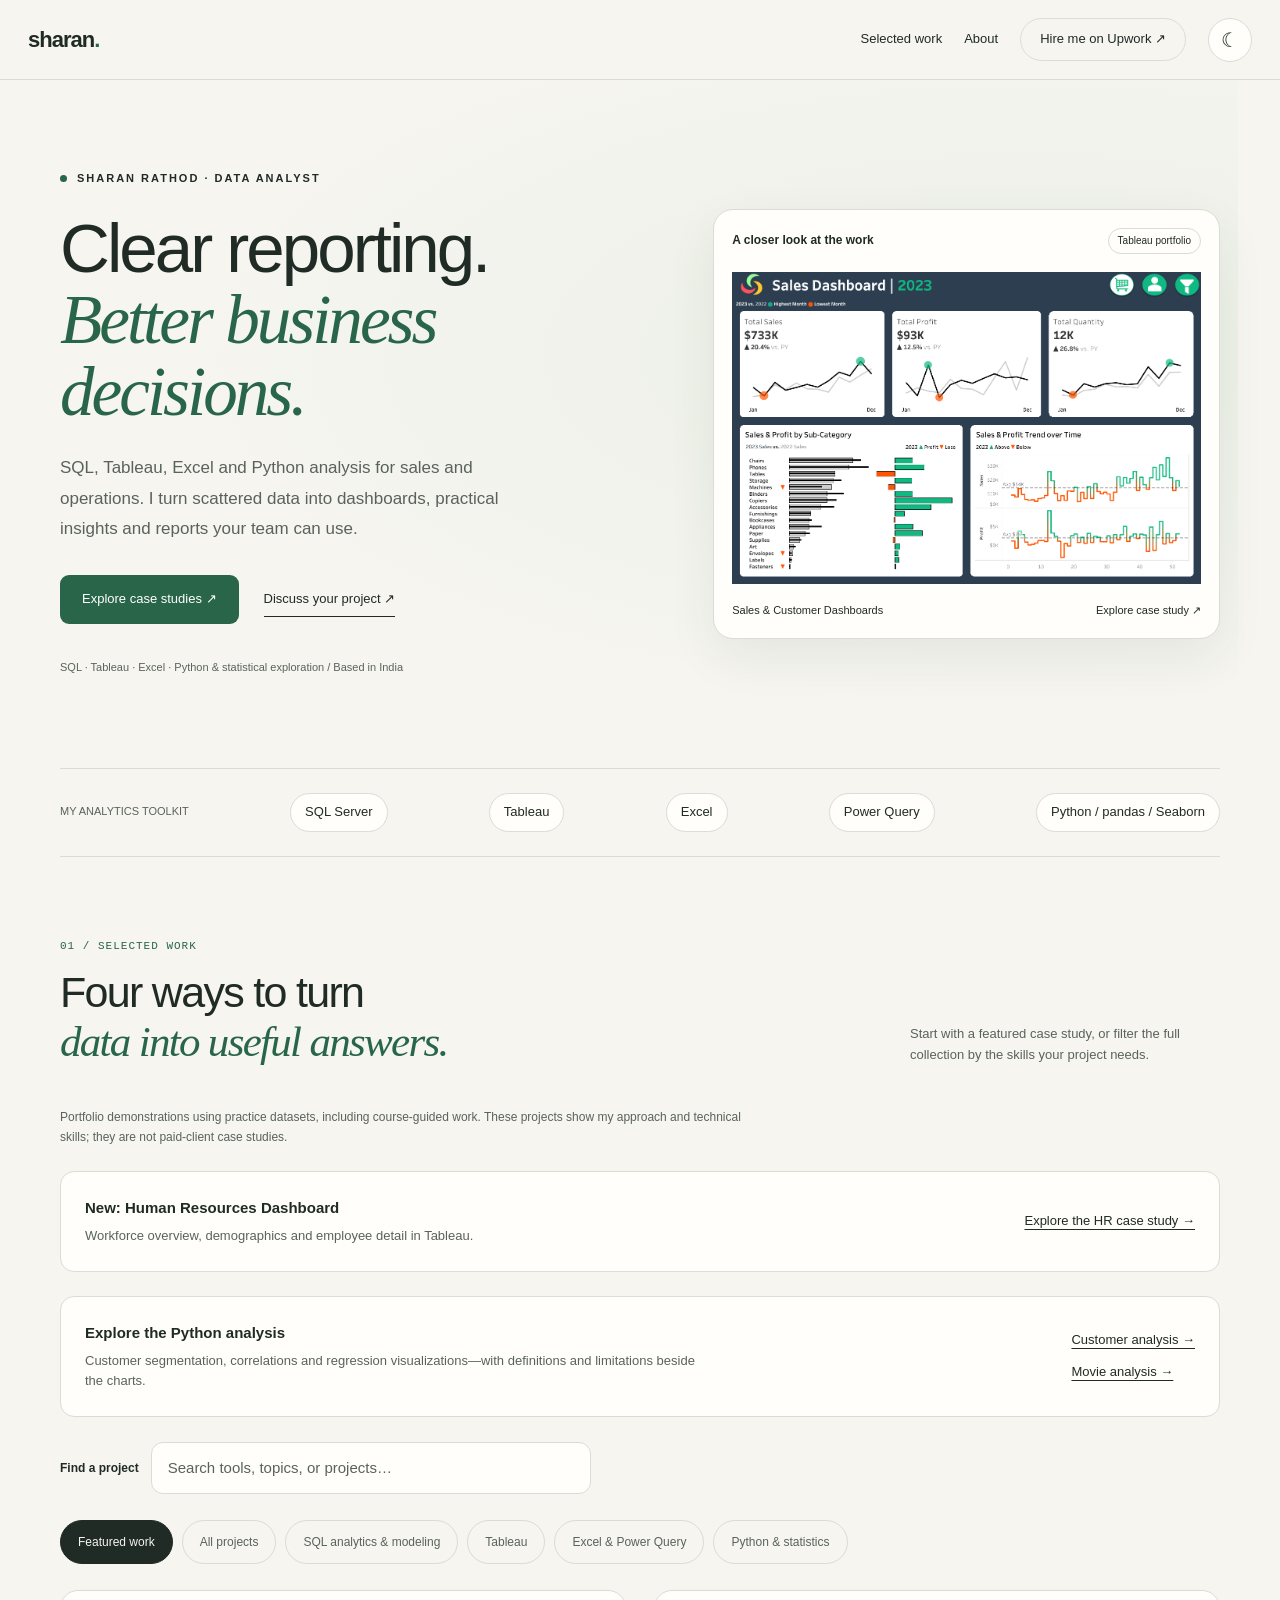
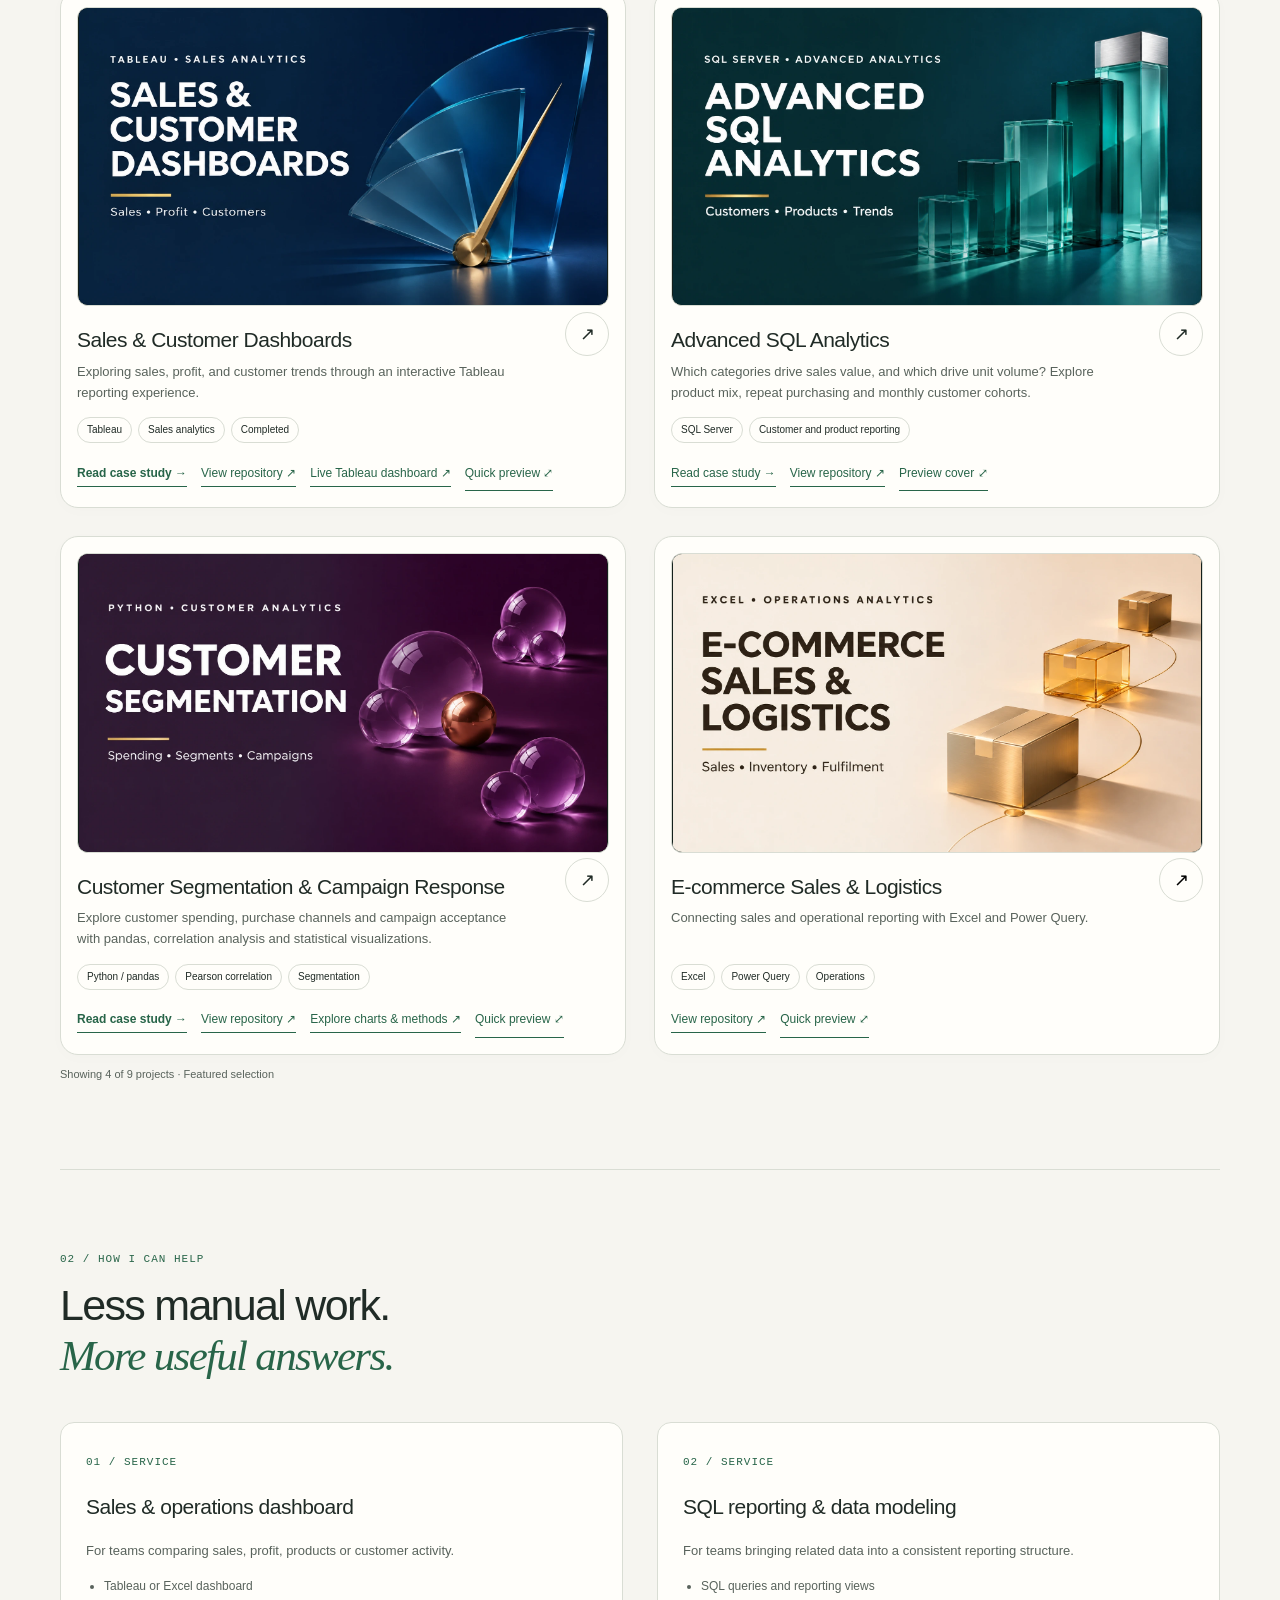
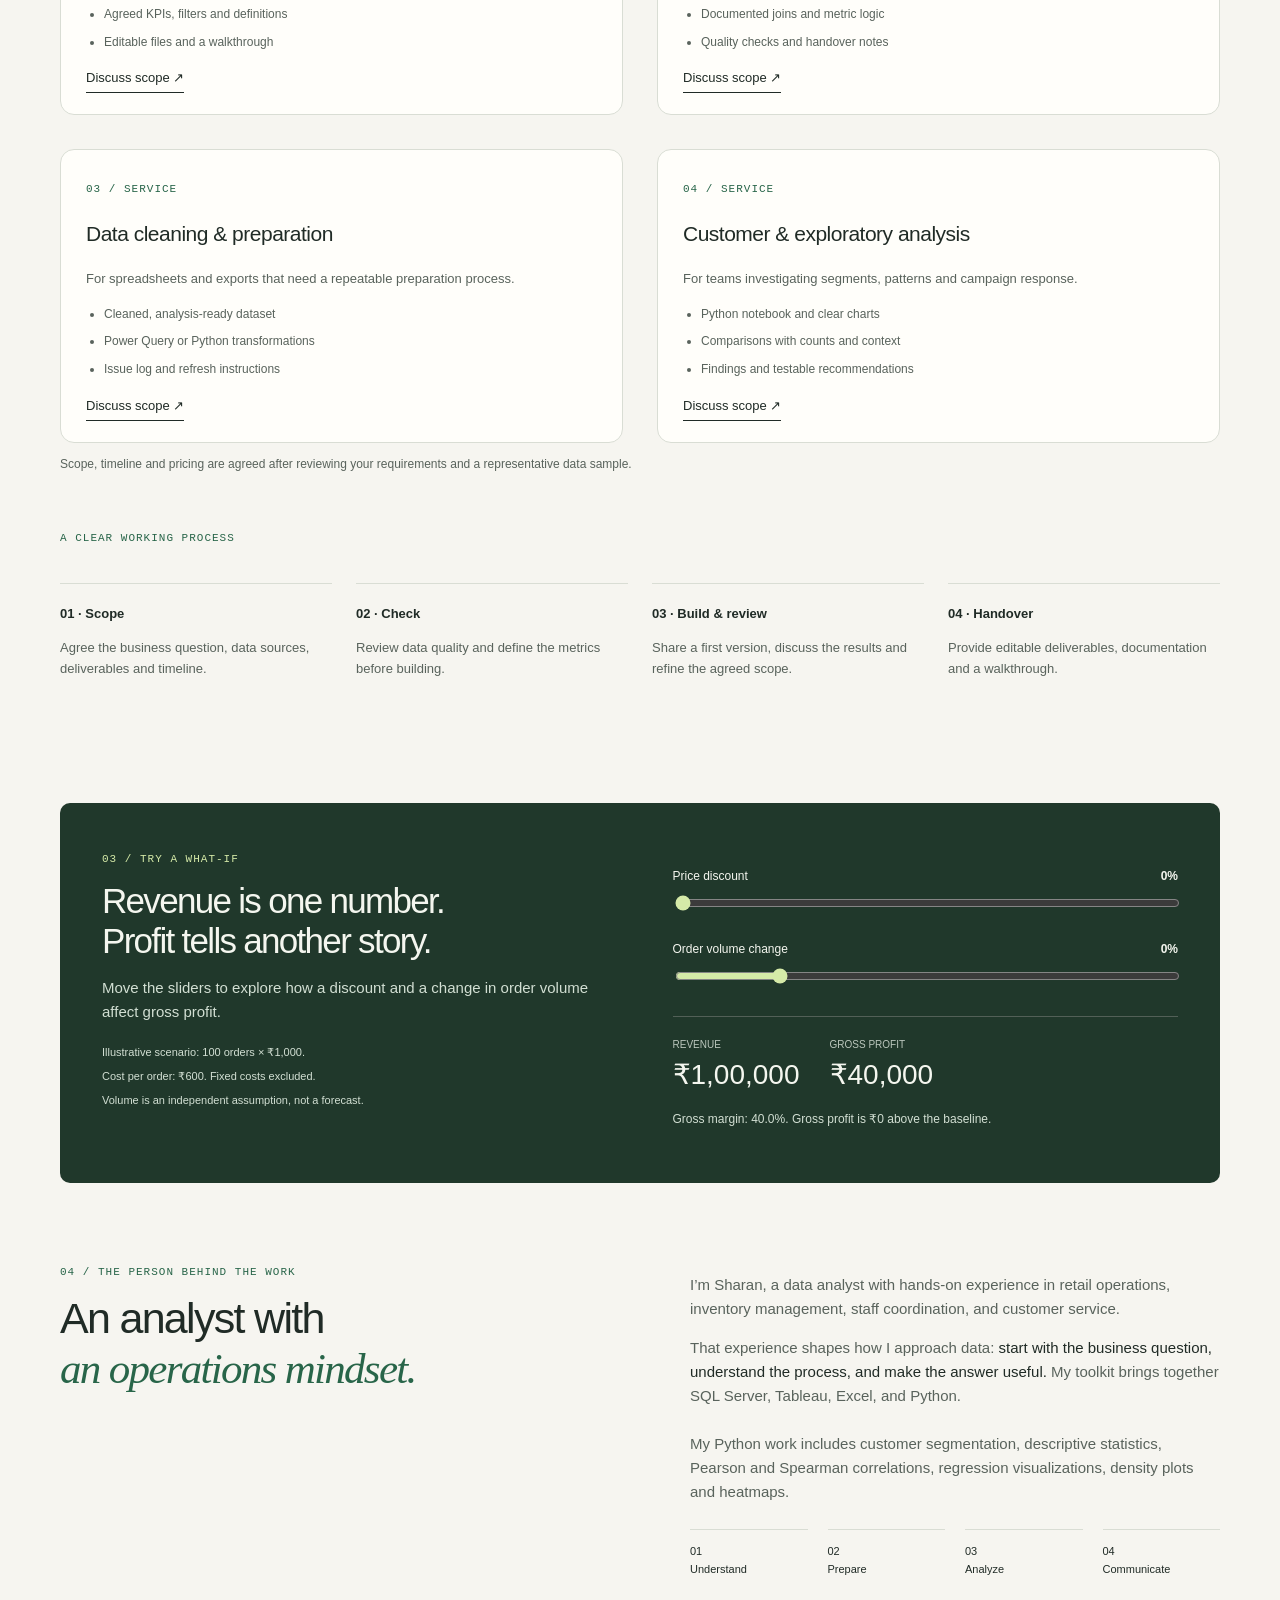
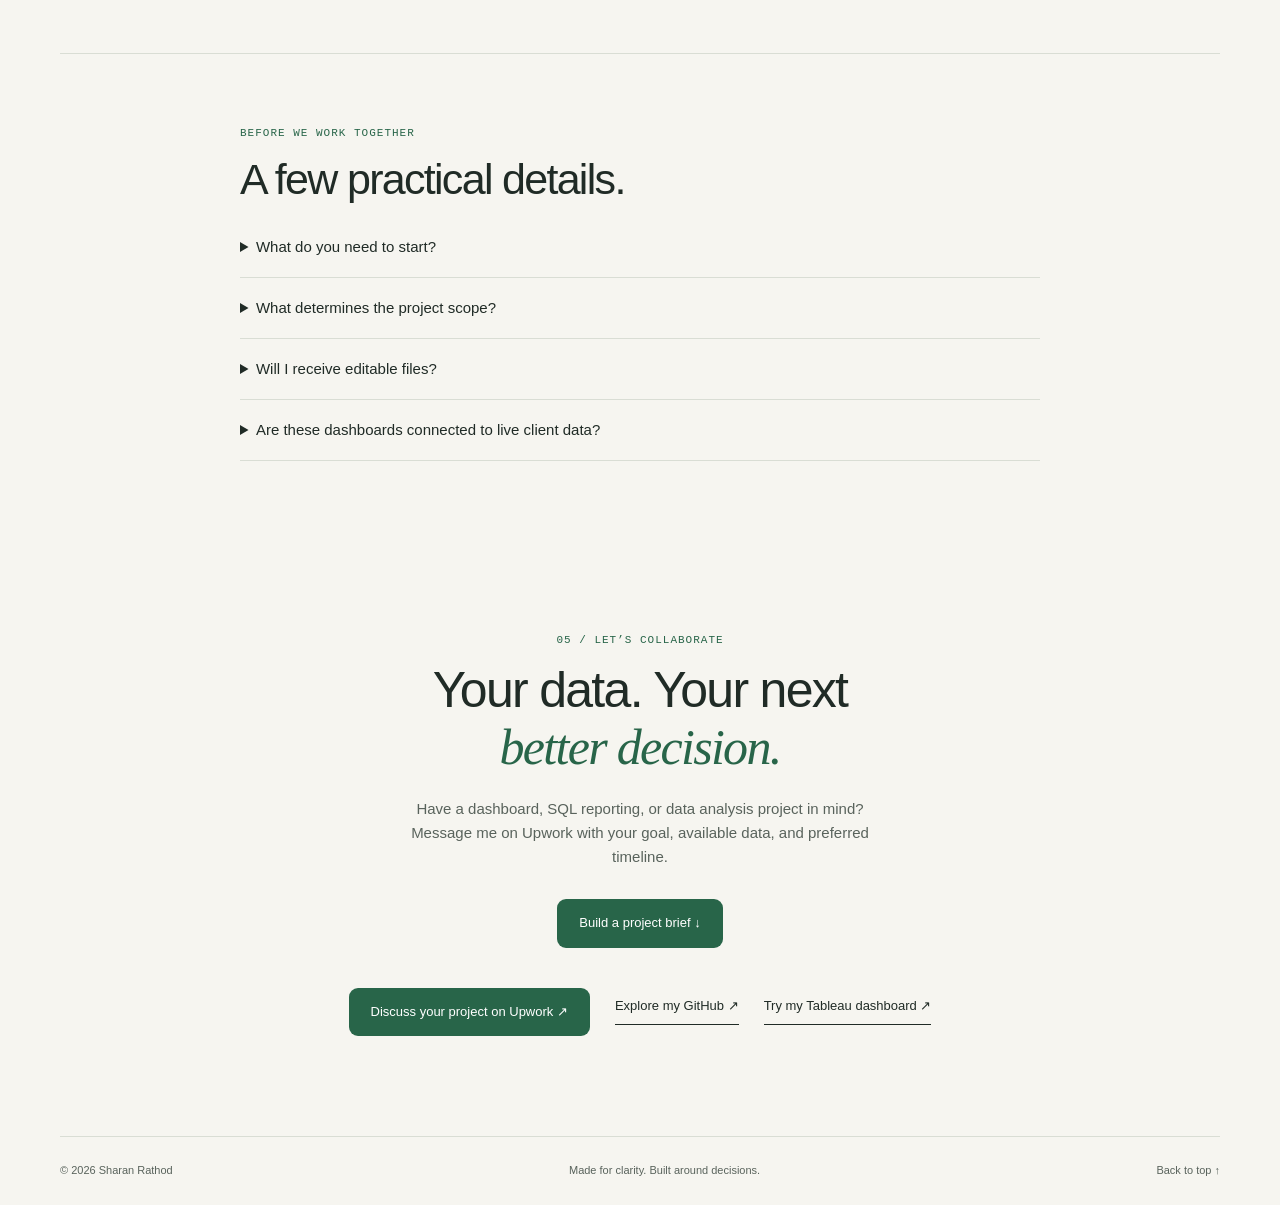
==== commit e9233fbf: "Modernize portfolio with themes, searchable projects and interactive previews" ====
--- a/index.html
+++ b/index.html
@@ -1,11 +1,11 @@
 <!DOCTYPE html>
 
-<html lang="en"><head><meta charset="utf-8"/><meta content="width=device-width,initial-scale=1" name="viewport"/><meta content="Sales, customer and operations analytics by Sharan Rathod. Explore Tableau dashboards, SQL models, Excel reports and Python statistical exploration." name="description"/><title>Sharan Rathod | SQL, Tableau, Excel &amp; Python Data Analyst</title><link href="https://sharankumarsrathod12345.github.io" rel="canonical"/><link href="/assets/favicon.svg" rel="icon" type="image/svg+xml"/><meta content="Sharan Rathod | Data Analyst" property="og:title"/><meta content="Clear dashboards. Traceable data. Practical business decisions." property="og:description"/><meta content="website" property="og:type"/><meta content="https://sharankumarsrathod12345.github.io" property="og:url"/><link rel="stylesheet" href="/assets/site.css?v=consistent-covers-1"></head><body><a class="skip-link" href="#main">Skip to content</a>
+<html lang="en"><head><meta charset="utf-8"/><meta content="width=device-width,initial-scale=1" name="viewport"/><meta content="Sales, customer and operations analytics by Sharan Rathod. Explore Tableau dashboards, SQL models, Excel reports and Python statistical exploration." name="description"/><title>Sharan Rathod | SQL, Tableau, Excel &amp; Python Data Analyst</title><link href="https://sharankumarsrathod12345.github.io" rel="canonical"/><link href="/assets/favicon.svg" rel="icon" type="image/svg+xml"/><meta content="Sharan Rathod | Data Analyst" property="og:title"/><meta content="Clear dashboards. Traceable data. Practical business decisions." property="og:description"/><meta content="website" property="og:type"/><meta content="https://sharankumarsrathod12345.github.io" property="og:url"/><link rel="stylesheet" href="/assets/site.css?v=consistent-covers-1"><script>try{document.documentElement.dataset.theme=localStorage.getItem("portfolio-theme")||(matchMedia("(prefers-color-scheme: dark)").matches?"dark":"light")}catch{}</script><link rel="stylesheet" href="/assets/experience.css?v=1"></head><body><a class="skip-link" href="#main">Skip to content</a>
 <nav><a class="brand" href="#">sharan<span>.</span></a><div class="navlinks"><a href="#work">Selected work</a><a class="optional" href="#about">About</a><a class="pill" href="https://www.upwork.com/freelancers/~01db224cb89f18ba29?mp_source=share" rel="noopener noreferrer" target="_blank">Hire me on Upwork ↗</a></div></nav><main class="wrap" id="main">
 <header class="hero"><div><div class="eyebrow"><span class="dot"></span>Sharan Rathod · Data Analyst</div><h1>Clear reporting.<br/><em>Better business decisions.</em></h1><p class="intro">SQL, Tableau, Excel and Python analysis for sales and operations. I turn scattered data into dashboards, practical insights and reports your team can use.</p><div class="actions"><a class="btn" href="#work">Explore case studies ↗</a><a class="textlink" href="https://www.upwork.com/freelancers/~01db224cb89f18ba29?mp_source=share" rel="noopener noreferrer" target="_blank">Discuss your project ↗</a></div><span class="tiny">SQL · Tableau · Excel · Python &amp; statistical exploration  /  Based in India</span></div><div aria-label="Sales dashboard project preview" class="hero-art"><a class="hero-preview" href="/projects/sales-customer/"><div class="charthead"><b>A closer look at the work</b><span class="tag">Tableau portfolio</span></div><img alt="Actual sales dashboard showing KPIs and performance trends" height="650" src="/assets/sales-dashboard.png" width="1000"/><div class="preview-bottom"><span>Sales &amp; Customer Dashboards</span><span>Explore case study ↗</span></div></a></div></header>
 <div class="stack"><span>MY ANALYTICS TOOLKIT</span><b>SQL Server</b><b>Tableau</b><b>Excel</b><b>Power Query</b><b>Python / pandas / Seaborn</b></div>
 <section id="work"><div class="sectionhead"><div><span class="sectionnum">01 / SELECTED WORK</span><h2>Four ways to turn<br/><em>data into useful answers.</em></h2></div><p>Start with a featured case study, or filter the full collection by the skills your project needs.</p></div><p class="scope-note">Portfolio demonstrations using practice datasets, including course-guided work. These projects show my approach and technical skills; they are not paid-client case studies.</p><div class="python-callout"><div><strong>New: Human Resources Dashboard</strong><p>Workforce overview, demographics and employee detail in Tableau.</p></div><div><a href="/projects/hr-dashboard/">Explore the HR case study →</a></div></div><div class="python-callout"><div><strong>Explore the Python analysis</strong><p>Customer segmentation, correlations and regression visualizations—with definitions and limitations beside the charts.</p></div><div><a href="/projects/customer-segmentation/#charts">Customer analysis →</a><a href="/projects/movie-analysis/">Movie analysis →</a></div></div><div aria-label="Filter projects" class="filters"><button aria-pressed="true" class="active" data-filter="featured" type="button">Featured work</button><button aria-pressed="false" class="" data-filter="all" type="button">All projects</button><button aria-pressed="false" data-filter="sql" type="button">SQL analytics &amp; modeling</button><button aria-pressed="false" data-filter="tableau" type="button">Tableau</button><button aria-pressed="false" data-filter="excel" type="button">Excel &amp; Power Query</button><button aria-pressed="false" data-filter="python" type="button">Python &amp; statistics</button></div><div class="projects"><article class="project" data-category="tableau" data-featured="false" hidden><a class="sql-cover sql-cover-card" href="/projects/hr-dashboard/"><img src="/assets/hr-cover.jpg" width="1672" height="941" loading="lazy" decoding="async" alt="Human Resources Dashboard — Tableau HR analytics"></a><div class="projecttitle"><h3>Human Resources Dashboard</h3><a class="detailbtn" href="/projects/hr-dashboard/" aria-label="Read HR Dashboard case study">↗</a></div><p>Explore 8,950 synthetic employee records through workforce KPIs, demographics, compensation and a filterable employee list.</p><div class="tags"><span class="tag">Tableau</span><span class="tag">HR analytics</span><span class="tag">Two dashboard views</span></div><div class="project-links"><a href="/projects/hr-dashboard/">Read case study →</a><a href="https://github.com/sharankumarsrathod12345/human-resources-dashboard" rel="noopener noreferrer" target="_blank">View repository ↗</a></div></article>
-<article class="project" data-category="tableau" data-featured="true"><a class="sql-cover sql-cover-card" href="/projects/sales-customer/"><img src="/assets/sales-customer-card-v2.webp" width="1920" height="1080" loading="lazy" decoding="async" alt="Sales &amp; customer dashboards presentation cover"></a><div class="projecttitle"><h3>Sales &amp; Customer Dashboards</h3><a aria-label="Read Sales &amp; Customer Dashboards case study" class="detailbtn" href="/projects/sales-customer/">↗</a></div><p>Exploring sales, profit, and customer trends through an interactive Tableau reporting experience.</p><div class="tags"><span class="tag">Tableau</span><span class="tag">Sales analytics</span><span class="tag">Completed</span></div><div class="project-links"><a class="case-link" href="/projects/sales-customer/">Read case study →</a><a href="https://github.com/sharankumarsrathod12345/sales-customer-performance-dashboards" rel="noopener noreferrer" target="_blank">View repository ↗</a><a href="https://public.tableau.com/views/SalesCustomerDashboards_17912317966810/SalesDashboard" rel="noopener noreferrer" target="_blank">Live Tableau dashboard ↗</a></div></article><article class="project" data-category="sql" data-featured="true"><a class="sql-cover sql-cover-card" href="/projects/advanced-sql-analytics/" aria-label="Read Advanced SQL Analytics case study"><img src="/assets/advanced-sql-analytics-card-v2.webp" width="1920" height="1080" loading="lazy" decoding="async" alt="Advanced SQL Analytics cover with a teal glass column sculpture"></a><div class="projecttitle"><h3>Advanced SQL Analytics</h3><a class="detailbtn" href="/projects/advanced-sql-analytics/" aria-label="Read Advanced SQL Analytics">↗</a></div><p>Which categories drive sales value, and which drive unit volume? Explore product mix, repeat purchasing and monthly customer cohorts.</p><div class="tags"><span class="tag">SQL Server</span><span class="tag">Customer and product reporting</span></div><div class="project-links"><a href="/projects/advanced-sql-analytics/">Read case study →</a><a href="https://github.com/sharankumarsrathod12345/advanced-sql-analytics-reports">View repository ↗</a></div></article><article class="project" data-category="sql" data-featured="false" hidden><a class="sql-cover sql-cover-card" href="/projects/sql-warehouse/"><img src="/assets/sql-warehouse-card-v2.webp" width="1920" height="1080" loading="lazy" decoding="async" alt="SQL data warehouse presentation cover"></a><div class="projecttitle"><h3>SQL Data Warehouse</h3><a aria-label="Read SQL Data Warehouse case study" class="detailbtn" href="/projects/sql-warehouse/">↗</a></div><p>Bringing CRM and ERP data together in a structured foundation for business analysis.</p><div class="tags"><span class="tag">SQL Server</span><span class="tag">Medallion architecture</span><span class="tag">Data modeling</span></div><div class="project-links"><a class="case-link" href="/projects/sql-warehouse/">Read case study →</a><a href="https://github.com/sharankumarsrathod12345/sql-data-warehouse-project" rel="noopener noreferrer" target="_blank">View repository ↗</a></div></article><article class="project" data-category="sql" data-featured="false" hidden><a class="sql-cover sql-cover-card" href="/projects/sales-eda/" aria-label="Read Sales data exploration case study"><img src="/assets/sales-eda-card-v2.webp" width="1920" height="1080" loading="lazy" decoding="async" alt="Sales EDA cover with an optical glass lens and layered data sheets"></a><div class="projecttitle"><h3>Sales EDA with SQL</h3><a class="detailbtn" href="/projects/sales-eda/" aria-label="Read Sales EDA with SQL">↗</a></div><p>Explore order volume, customer purchases and the products generating the most sales in the warehouse.</p><div class="tags"><span class="tag">SQL Server</span><span class="tag">Exploratory data analysis</span></div><div class="project-links"><a href="/projects/sales-eda/">Read case study →</a><a href="https://github.com/sharankumarsrathod12345/medallion-warehouse-eda-analytics">View repository ↗</a></div></article><article class="project" data-category="python" data-featured="true"><a class="sql-cover sql-cover-card" href="/projects/customer-segmentation/"><img src="/assets/customer-segmentation-card-v2.webp" width="1920" height="1080" loading="lazy" decoding="async" alt="Customer segmentation presentation cover"></a><div class="projecttitle"><h3>Customer Segmentation &amp; Campaign Response</h3><a aria-label="Read Customer Segmentation &amp; Campaign Response case study" class="detailbtn" href="/projects/customer-segmentation/">↗</a></div><p>Explore customer spending, purchase channels and campaign acceptance with pandas, correlation analysis and statistical visualizations.</p><div class="tags"><span class="tag">Python / pandas</span><span class="tag">Pearson correlation</span><span class="tag">Segmentation</span></div><div class="project-links"><a class="case-link" href="/projects/customer-segmentation/">Read case study →</a><a href="https://github.com/sharankumarsrathod12345/food-marketing-analysis-python" rel="noopener noreferrer" target="_blank">View repository ↗</a><button class="gallery-link" data-project="4">Explore charts &amp; methods ↗</button></div></article><article class="project" data-category="excel" data-featured="true"><button type="button" class="sql-cover sql-cover-card cover-trigger" data-project="2" aria-label="Explore E-commerce operations"><img src="/assets/ecommerce-card-v2.webp" width="1920" height="1080" loading="lazy" decoding="async" alt="E-commerce operations presentation cover"></button><div class="projecttitle"><h3>E-commerce Sales &amp; Logistics</h3><button aria-label="Explore E-commerce Sales and Logistics" class="detailbtn" data-project="2">↗</button></div><p>Connecting sales and operational reporting with Excel and Power Query.</p><div class="tags"><span class="tag">Excel</span><span class="tag">Power Query</span><span class="tag">Operations</span></div><div class="project-links"><a href="https://github.com/sharankumarsrathod12345/ecommerce-sales-logistics-dashboard-excel" rel="noopener noreferrer" target="_blank">View repository ↗</a></div></article><article class="project" data-category="excel" data-featured="false" hidden=""><button type="button" class="sql-cover sql-cover-card cover-trigger" data-project="3" aria-label="Explore Data jobs market"><img src="/assets/jobs-card-v2.webp" width="1920" height="1080" loading="lazy" decoding="async" alt="Data jobs market presentation cover"></button><div class="projecttitle"><h3>Global Data Jobs Market</h3><button aria-label="Explore Global Data Jobs Market" class="detailbtn" data-project="3">↗</button></div><p>Explore salaries and requested skills in historical 2023 job postings using Excel, Power Query and Power Pivot.</p><div class="tags"><span class="tag">Excel</span><span class="tag">Power Query</span><span class="tag">Exploratory analysis</span></div><div class="project-links"><a href="https://github.com/sharankumarsrathod12345/global-data-jobs-market-analysis-excel" rel="noopener noreferrer" target="_blank">View repository ↗</a></div></article><article class="project" data-category="python" data-featured="false" hidden=""><a class="sql-cover sql-cover-card" href="/projects/movie-analysis/"><img src="/assets/movie-analysis-card-v2.webp" width="1920" height="1080" loading="lazy" decoding="async" alt="Movie genre analysis presentation cover"></a><div class="projecttitle"><h3>Movie Catalogue &amp; Genre Analysis</h3><a aria-label="Read Movie Catalogue &amp; Genre Analysis case study" class="detailbtn" href="/projects/movie-analysis/">↗</a></div><p>Investigate genres, ratings, budgets and revenue using pandas, Spearman correlation, regression plots and heatmaps.</p><div class="tags"><span class="tag">Python / pandas</span><span class="tag">Spearman correlation</span><span class="tag">Regression plots</span></div><div class="project-links"><a class="case-link" href="/projects/movie-analysis/">Read case study →</a><a href="https://github.com/sharankumarsrathod12345/movie-genre-analysis-python" rel="noopener noreferrer" target="_blank">View repository ↗</a><button class="gallery-link" data-project="5">Explore charts &amp; methods ↗</button></div></article></div><p aria-live="polite" class="count" id="project-count" role="status">Showing 4 featured projects · 8 projects in the collection</p></section>
+<article class="project" data-category="tableau" data-featured="true"><a class="sql-cover sql-cover-card" href="/projects/sales-customer/"><img src="/assets/sales-customer-card-v2.webp" width="1920" height="1080" loading="lazy" decoding="async" alt="Sales &amp; customer dashboards presentation cover"></a><div class="projecttitle"><h3>Sales &amp; Customer Dashboards</h3><a aria-label="Read Sales &amp; Customer Dashboards case study" class="detailbtn" href="/projects/sales-customer/">↗</a></div><p>Exploring sales, profit, and customer trends through an interactive Tableau reporting experience.</p><div class="tags"><span class="tag">Tableau</span><span class="tag">Sales analytics</span><span class="tag">Completed</span></div><div class="project-links"><a class="case-link" href="/projects/sales-customer/">Read case study →</a><a href="https://github.com/sharankumarsrathod12345/sales-customer-performance-dashboards" rel="noopener noreferrer" target="_blank">View repository ↗</a><a href="https://public.tableau.com/views/SalesCustomerDashboards_17912317966810/SalesDashboard" rel="noopener noreferrer" target="_blank">Live Tableau dashboard ↗</a></div></article><article class="project" data-category="sql" data-featured="true"><a class="sql-cover sql-cover-card" href="/projects/advanced-sql-analytics/" aria-label="Read Advanced SQL Analytics case study"><img src="/assets/advanced-sql-analytics-card-v2.webp" width="1920" height="1080" loading="lazy" decoding="async" alt="Advanced SQL Analytics cover with a teal glass column sculpture"></a><div class="projecttitle"><h3>Advanced SQL Analytics</h3><a class="detailbtn" href="/projects/advanced-sql-analytics/" aria-label="Read Advanced SQL Analytics">↗</a></div><p>Which categories drive sales value, and which drive unit volume? Explore product mix, repeat purchasing and monthly customer cohorts.</p><div class="tags"><span class="tag">SQL Server</span><span class="tag">Customer and product reporting</span></div><div class="project-links"><a href="/projects/advanced-sql-analytics/">Read case study →</a><a href="https://github.com/sharankumarsrathod12345/advanced-sql-analytics-reports">View repository ↗</a></div></article><article class="project" data-category="sql" data-featured="false" hidden><a class="sql-cover sql-cover-card" href="/projects/sql-warehouse/"><img src="/assets/sql-warehouse-card-v2.webp" width="1920" height="1080" loading="lazy" decoding="async" alt="SQL data warehouse presentation cover"></a><div class="projecttitle"><h3>SQL Data Warehouse</h3><a aria-label="Read SQL Data Warehouse case study" class="detailbtn" href="/projects/sql-warehouse/">↗</a></div><p>Bringing CRM and ERP data together in a structured foundation for business analysis.</p><div class="tags"><span class="tag">SQL Server</span><span class="tag">Medallion architecture</span><span class="tag">Data modeling</span></div><div class="project-links"><a class="case-link" href="/projects/sql-warehouse/">Read case study →</a><a href="https://github.com/sharankumarsrathod12345/sql-data-warehouse-project" rel="noopener noreferrer" target="_blank">View repository ↗</a></div></article><article class="project" data-category="sql" data-featured="false" hidden><a class="sql-cover sql-cover-card" href="/projects/sales-eda/" aria-label="Read Sales data exploration case study"><img src="/assets/sales-eda-card-v2.webp" width="1920" height="1080" loading="lazy" decoding="async" alt="Sales EDA cover with an optical glass lens and layered data sheets"></a><div class="projecttitle"><h3>Sales EDA with SQL</h3><a class="detailbtn" href="/projects/sales-eda/" aria-label="Read Sales EDA with SQL">↗</a></div><p>Explore order volume, customer purchases and the products generating the most sales in the warehouse.</p><div class="tags"><span class="tag">SQL Server</span><span class="tag">Exploratory data analysis</span></div><div class="project-links"><a href="/projects/sales-eda/">Read case study →</a><a href="https://github.com/sharankumarsrathod12345/medallion-warehouse-eda-analytics">View repository ↗</a></div></article><article class="project" data-category="python" data-featured="true"><a class="sql-cover sql-cover-card" href="/projects/customer-segmentation/"><img src="/assets/customer-segmentation-card-v2.webp" width="1920" height="1080" loading="lazy" decoding="async" alt="Customer segmentation presentation cover"></a><div class="projecttitle"><h3>Customer Segmentation &amp; Campaign Response</h3><a aria-label="Read Customer Segmentation &amp; Campaign Response case study" class="detailbtn" href="/projects/customer-segmentation/">↗</a></div><p>Explore customer spending, purchase channels and campaign acceptance with pandas, correlation analysis and statistical visualizations.</p><div class="tags"><span class="tag">Python / pandas</span><span class="tag">Pearson correlation</span><span class="tag">Segmentation</span></div><div class="project-links"><a class="case-link" href="/projects/customer-segmentation/">Read case study →</a><a href="https://github.com/sharankumarsrathod12345/food-marketing-analysis-python" rel="noopener noreferrer" target="_blank">View repository ↗</a><button class="gallery-link" data-project="4">Explore charts &amp; methods ↗</button></div></article><article class="project" data-category="excel" data-featured="true"><button type="button" class="sql-cover sql-cover-card cover-trigger" data-project="2" aria-label="Explore E-commerce operations"><img src="/assets/ecommerce-card-v2.webp" width="1920" height="1080" loading="lazy" decoding="async" alt="E-commerce operations presentation cover"></button><div class="projecttitle"><h3>E-commerce Sales &amp; Logistics</h3><button aria-label="Explore E-commerce Sales and Logistics" class="detailbtn" data-project="2">↗</button></div><p>Connecting sales and operational reporting with Excel and Power Query.</p><div class="tags"><span class="tag">Excel</span><span class="tag">Power Query</span><span class="tag">Operations</span></div><div class="project-links"><a href="https://github.com/sharankumarsrathod12345/ecommerce-sales-logistics-dashboard-excel" rel="noopener noreferrer" target="_blank">View repository ↗</a></div></article><article class="project" data-category="excel" data-featured="false" hidden=""><button type="button" class="sql-cover sql-cover-card cover-trigger" data-project="3" aria-label="Explore Data jobs market"><img src="/assets/jobs-card-v2.webp" width="1920" height="1080" loading="lazy" decoding="async" alt="Data jobs market presentation cover"></button><div class="projecttitle"><h3>Global Data Jobs Market</h3><button aria-label="Explore Global Data Jobs Market" class="detailbtn" data-project="3">↗</button></div><p>Explore salaries and requested skills in historical 2023 job postings using Excel, Power Query and Power Pivot.</p><div class="tags"><span class="tag">Excel</span><span class="tag">Power Query</span><span class="tag">Exploratory analysis</span></div><div class="project-links"><a href="https://github.com/sharankumarsrathod12345/global-data-jobs-market-analysis-excel" rel="noopener noreferrer" target="_blank">View repository ↗</a></div></article><article class="project" data-category="python" data-featured="false" hidden=""><a class="sql-cover sql-cover-card" href="/projects/movie-analysis/"><img src="/assets/movie-analysis-card-v2.webp" width="1920" height="1080" loading="lazy" decoding="async" alt="Movie genre analysis presentation cover"></a><div class="projecttitle"><h3>Movie Catalogue &amp; Genre Analysis</h3><a aria-label="Read Movie Catalogue &amp; Genre Analysis case study" class="detailbtn" href="/projects/movie-analysis/">↗</a></div><p>Investigate genres, ratings, budgets and revenue using pandas, Spearman correlation, regression plots and heatmaps.</p><div class="tags"><span class="tag">Python / pandas</span><span class="tag">Spearman correlation</span><span class="tag">Regression plots</span></div><div class="project-links"><a class="case-link" href="/projects/movie-analysis/">Read case study →</a><a href="https://github.com/sharankumarsrathod12345/movie-genre-analysis-python" rel="noopener noreferrer" target="_blank">View repository ↗</a><button class="gallery-link" data-project="5">Explore charts &amp; methods ↗</button></div></article></div><p aria-live="polite" class="count" id="project-count" role="status">Showing 4 featured projects · 9 projects in the collection</p></section>
 <section class="servicearea" id="services"><div class="sectionhead"><div><span class="sectionnum">02 / HOW I CAN HELP</span><h2>Less manual work.<br/><em>More useful answers.</em></h2></div></div><div class="services"><article class="service"><span class="sectionnum">01 / SERVICE</span><h3>Sales &amp; operations dashboard</h3><p>For teams comparing sales, profit, products or customer activity.</p><ul class="deliverables"><li>Tableau or Excel dashboard</li><li>Agreed KPIs, filters and definitions</li><li>Editable files and a walkthrough</li></ul><a class="textlink" href="https://www.upwork.com/freelancers/~01db224cb89f18ba29?mp_source=share" rel="noopener noreferrer" target="_blank">Discuss scope ↗</a></article><article class="service"><span class="sectionnum">02 / SERVICE</span><h3>SQL reporting &amp; data modeling</h3><p>For teams bringing related data into a consistent reporting structure.</p><ul class="deliverables"><li>SQL queries and reporting views</li><li>Documented joins and metric logic</li><li>Quality checks and handover notes</li></ul><a class="textlink" href="https://www.upwork.com/freelancers/~01db224cb89f18ba29?mp_source=share" rel="noopener noreferrer" target="_blank">Discuss scope ↗</a></article><article class="service"><span class="sectionnum">03 / SERVICE</span><h3>Data cleaning &amp; preparation</h3><p>For spreadsheets and exports that need a repeatable preparation process.</p><ul class="deliverables"><li>Cleaned, analysis-ready dataset</li><li>Power Query or Python transformations</li><li>Issue log and refresh instructions</li></ul><a class="textlink" href="https://www.upwork.com/freelancers/~01db224cb89f18ba29?mp_source=share" rel="noopener noreferrer" target="_blank">Discuss scope ↗</a></article><article class="service"><span class="sectionnum">04 / SERVICE</span><h3>Customer &amp; exploratory analysis</h3><p>For teams investigating segments, patterns and campaign response.</p><ul class="deliverables"><li>Python notebook and clear charts</li><li>Comparisons with counts and context</li><li>Findings and testable recommendations</li></ul><a class="textlink" href="https://www.upwork.com/freelancers/~01db224cb89f18ba29?mp_source=share" rel="noopener noreferrer" target="_blank">Discuss scope ↗</a></article></div><p class="scope-note">Scope, timeline and pricing are agreed after reviewing your requirements and a representative data sample.</p><div style="margin-top:50px"><span class="sectionnum">A CLEAR WORKING PROCESS</span><div class="workflow"><article><b>01 · Scope</b><p>Agree the business question, data sources, deliverables and timeline.</p></article><article><b>02 · Check</b><p>Review data quality and define the metrics before building.</p></article><article><b>03 · Build &amp; review</b><p>Share a first version, discuss the results and refine the agreed scope.</p></article><article><b>04 · Handover</b><p>Provide editable deliverables, documentation and a walkthrough.</p></article></div></div></section>
 <div class="lab" id="demo"><div><span class="sectionnum">03 / TRY A WHAT-IF</span><h2>Revenue is one number.<br/>Profit tells another story.</h2><p>Move the sliders to explore how a discount and a change in order volume affect gross profit.</p><span class="tiny">Illustrative scenario: 100 orders × ₹1,000.<br/>Cost per order: ₹600. Fixed costs excluded.<br/>Volume is an independent assumption, not a forecast.</span></div><div><label class="range-label" for="discount"><span>Price discount</span><b id="discount-label">0%</b></label><input id="discount" max="35" min="0" type="range" value="0"/><label class="range-label" for="volume"><span>Order volume change</span><b id="volume-label">0%</b></label><input id="volume" max="80" min="-20" step="5" type="range" value="0"/><div aria-live="polite" class="laboutput"><div><small>REVENUE</small><strong id="revenue">₹1,00,000</strong></div><div><small>GROSS PROFIT</small><strong id="profit">₹40,000</strong></div></div><p id="takeaway" style="font-size:12px">Baseline gross margin: 40.0%.</p></div></div>
 <section class="about" id="about"><div><span class="sectionnum">04 / THE PERSON BEHIND THE WORK</span><h2>An analyst with<br/><em>an operations mindset.</em></h2></div><div><p>I’m Sharan, a data analyst with hands-on experience in retail operations, inventory management, staff coordination, and customer service.</p><p>That experience shapes how I approach data: <strong>start with the business question, understand the process, and make the answer useful.</strong> My toolkit brings together SQL Server, Tableau, Excel, and Python.<br/><br/>My Python work includes customer segmentation, descriptive statistics, Pearson and Spearman correlations, regression visualizations, density plots and heatmaps.</p><div class="process"><span>01<br/>Understand</span><span>02<br/>Prepare</span><span>03<br/>Analyze</span><span>04<br/>Communicate</span></div></div></section>
@@ -13,7 +13,6 @@
 <footer><span>© <span id="year"></span> Sharan Rathod</span><span>Made for clarity. Built around decisions.</span><a href="#">Back to top ↑</a></footer></main>
 <dialog aria-labelledby="dialog-title" id="project-dialog"><button aria-label="Close project details" class="close">×</button><span class="dialoglabel">Portfolio / project overview</span><h2 id="dialog-title"></h2><div id="dialog-body"></div></dialog>
 <script>const projects=[{"title": "Sales & Customer Dashboards", "body": "<p><a class=\"btn\" href=\"/projects/sales-customer/\">Read the full case study \u2192</a></p><p>Two connected Tableau dashboards for reviewing annual sales performance and customer purchasing activity.</p><h3>Business questions</h3><p>How do sales, profit and quantity compare with the previous year? Which products, periods and customers warrant investigation?</p><h3>What I built</h3><p>Sales and customer KPI views, monthly comparisons, weekly trends, product and geographic filters, and navigation between dashboards.</p><h3>What to explore</h3><p>Select a year, compare product subcategories, then switch to customer activity. Compare sales and profit together: a high-sales product is not necessarily a high-profit product.</p><img src=\"/assets/customer-dashboard.png\" alt=\"Actual customer dashboard preview\" loading=\"lazy\"><p class=\"tiny\">Descriptive portfolio project. It does not claim a measured client improvement.</p><div class=\"actions\"><a class=\"btn\" target=\"_blank\" rel=\"noopener noreferrer\" href=\"https://github.com/sharankumarsrathod12345/sales-customer-performance-dashboards\">Inspect project \u2197</a><a class=\"textlink\" target=\"_blank\" rel=\"noopener noreferrer\" href=\"https://public.tableau.com/views/SalesCustomerDashboards_17912317966810/SalesDashboard\">Open live dashboard \u2197</a></div>"}, {"title": "SQL Data Warehouse", "body": "<p><a class=\"btn\" href=\"/projects/sql-warehouse/\">Read the full case study \u2192</a></p><p>A SQL Server portfolio implementation integrating six CRM and ERP CSV sources into a reporting model.</p><h3>What I built</h3><p>Bronze source tables and bulk loading; Silver cleaning and transformation procedures; Gold customer, product and sales views; and data-quality check scripts.</p><h3>Reporting purpose</h3><p>Separate raw inputs from transformations so customer and product attributes can be used consistently in sales reporting.</p><h3>Technical boundaries</h3><p>Full reloads and current-state reporting. Gold objects are views. Incremental loading, historical dimension management and production benchmarks are outside the demonstrated scope.</p><div class=\"actions\"><a class=\"btn\" target=\"_blank\" rel=\"noopener noreferrer\" href=\"https://github.com/sharankumarsrathod12345/sql-data-warehouse-project\">Inspect project \u2197</a></div>"}, {"title": "E-commerce Sales & Logistics", "body": "<figure class=\"sql-cover\"><a href=\"/assets/ecommerce-cover.jpg\"><img src=\"/assets/ecommerce-cover.jpg\" width=\"1920\" height=\"1080\" loading=\"lazy\" decoding=\"async\" alt=\"E-commerce operations presentation cover\"></a><figcaption><a href=\"/assets/ecommerce-cover.jpg\" download>Download presentation cover \u00b7 JPG \u00b7 1920 \u00d7 1080</a></figcaption></figure><p>An interactive Excel workbook exploring transaction patterns, sales channels, customer ratings and delivery performance.</p><h3>What to explore</h3><p>Order volumes, product and customer segments, geographic patterns, delivery durations and average ratings.</p><h3>Deliverables</h3><p>Dashboard workbook, source workbook, screenshot and an interaction walkthrough are available in the repository.</p><h3>Interpretation</h3><p>Average delivery time needs a service target for context. Channel sales alone do not establish conversion rates. This project demonstrates reporting, not measured revenue growth.</p><div class=\"actions\"><a class=\"btn\" target=\"_blank\" rel=\"noopener noreferrer\" href=\"https://github.com/sharankumarsrathod12345/ecommerce-sales-logistics-dashboard-excel\">Inspect project \u2197</a></div><figure><img src=\"/assets/ecommerce.png\" alt=\"Original Excel dashboard preview\" loading=\"lazy\"></figure>"}, {"title": "Global Data Jobs Market", "body": "<figure class=\"sql-cover\"><a href=\"/assets/jobs-cover.jpg\"><img src=\"/assets/jobs-cover.jpg\" width=\"1920\" height=\"1080\" loading=\"lazy\" decoding=\"async\" alt=\"Data jobs market presentation cover\"></a><figcaption><a href=\"/assets/jobs-cover.jpg\" download>Download presentation cover \u00b7 JPG \u00b7 1920 \u00d7 1080</a></figcaption></figure><p>Two Excel workbooks exploring roles, reported salaries and requested skills in historical 2023 job postings.</p><h3>What I built</h3><p>A salary dashboard with dynamic filtering, plus an analytical workbook using Power Query, Power Pivot relationships, PivotTables and median-salary measures.</p><h3>Business question</h3><p>How do salary distributions and requested skills vary across roles and countries?</p><h3>Interpretation</h3><p>Course-provided historical data, not a current market tracker. Missing salaries and geography affect comparisons; a skill\u2013salary relationship does not establish causation.</p><div class=\"actions\"><a class=\"btn\" target=\"_blank\" rel=\"noopener noreferrer\" href=\"https://github.com/sharankumarsrathod12345/global-data-jobs-market-analysis-excel\">Inspect project \u2197</a></div><figure><img src=\"/assets/jobs.png\" alt=\"Original Excel dashboard preview\" loading=\"lazy\"></figure>"}, {"title": "Customer Segmentation & Campaign Response", "body": "<p><a class=\"btn\" href=\"/projects/customer-segmentation/\">Read the full case study \u2192</a></p><p>A course-based Python project exploring customer profiles, spending, purchase channels and campaign response.</p><h3>Methods demonstrated</h3><p>Duplicate and missing-value checks, feature engineering, group-level rates, Pearson correlation, correlation heatmaps, density plots and exploratory regression overlays using pandas, NumPy, Matplotlib and Seaborn.</p><h3>Two views of the work</h3><p>The published repository provides a refined analysis with metric definitions, aggregate tables and a business summary. The gallery below preserves selected saved charts from the original notebook supplied for this portfolio.</p><p class=\"tiny\">In these original charts, \u201cAccepted_Campaigns\u201d means acceptance of any recorded campaign, including the latest one. It is not the latest-campaign response rate used in parts of the refined repository.</p><h3>Selected notebook charts</h3><p class=\"tiny\">Saved outputs, not interactive charts. Open a chart to inspect the full image.</p><div class=\"chart-gallery\"><figure><a href=\"/assets/food-24.png\" target=\"_blank\" rel=\"noopener noreferrer\"><img src=\"/assets/food-24.png\" alt=\"Campaign acceptance by age\" loading=\"lazy\"></a><figcaption><strong>Campaign acceptance by age</strong><br>Mean of the any-campaign acceptance indicator within each age group.</figcaption></figure><figure><a href=\"/assets/food-38.png\" target=\"_blank\" rel=\"noopener noreferrer\"><img src=\"/assets/food-38.png\" alt=\"Spending and web purchases\" loading=\"lazy\"></a><figcaption><strong>Spending and web purchases</strong><br>Density contours, marginal distributions and an exploratory regression overlay.</figcaption></figure><figure><a href=\"/assets/food-60.png\" target=\"_blank\" rel=\"noopener noreferrer\"><img src=\"/assets/food-60.png\" alt=\"Campaign acceptance by marital status\" loading=\"lazy\"></a><figcaption><strong>Campaign acceptance by marital status</strong><br>Within-group percentage accepting at least one recorded campaign.</figcaption></figure></div><h3>Interpretation</h3><p>These are descriptive and exploratory relationships. The fitted lines do not establish causality, out-of-sample prediction quality or a tested business intervention.</p><div class=\"actions\"><a class=\"btn\" href=\"https://github.com/sharankumarsrathod12345/food-marketing-analysis-python\" target=\"_blank\" rel=\"noopener noreferrer\">Inspect Python project \u2197</a><a class=\"textlink\" href=\"https://github.com/sharankumarsrathod12345/food-marketing-analysis-python/blob/main/docs/business-summary.md\" target=\"_blank\" rel=\"noopener noreferrer\">Read business summary \u2197</a></div>"}, {"title": "Movie Catalogue & Genre Analysis", "body": "<p>A course-based Python exploration of movie genres, audience ratings, popularity, budgets and reported revenue.</p><h3>Methods demonstrated</h3><p>Deduplication, missing-value review, expanding multi-genre records, grouped descriptive statistics, Spearman correlation, Seaborn regression plots and genre-by-year heatmaps.</p><h3>Two views of the work</h3><p>The published repository provides a refined analysis of overlapping genres, rating denominators and financial-data coverage. The gallery below preserves selected saved regression plots from the original uploaded notebook.</p><p class=\"tiny\">These original plots filter to movies with at least 50 votes but do not exclude all zero financial values. The refined repository applies a positive-budget and positive-revenue subset for financial comparisons.</p><h3>Selected notebook charts</h3><p class=\"tiny\">Saved outputs, not interactive charts. Open a chart to inspect the full image.</p><div class=\"chart-gallery\"><figure><a href=\"/assets/movie-43.png\" target=\"_blank\" rel=\"noopener noreferrer\"><img src=\"/assets/movie-43.png\" alt=\"Ratings and reported revenue\" loading=\"lazy\"></a><figcaption><strong>Ratings and reported revenue</strong><br>Exploratory fitted line for movies with at least 50 votes.</figcaption></figure><figure><a href=\"/assets/movie-46.png\" target=\"_blank\" rel=\"noopener noreferrer\"><img src=\"/assets/movie-46.png\" alt=\"Popularity and reported revenue\" loading=\"lazy\"></a><figcaption><strong>Popularity and reported revenue</strong><br>Visual association in the uploaded notebook; not a revenue forecast.</figcaption></figure><figure><a href=\"/assets/movie-50.png\" target=\"_blank\" rel=\"noopener noreferrer\"><img src=\"/assets/movie-50.png\" alt=\"Budget and popularity\" loading=\"lazy\"></a><figcaption><strong>Budget and popularity</strong><br>Scatterplot with a fitted trend and uncertainty band.</figcaption></figure></div><h3>Interpretation</h3><p>These are descriptive and exploratory relationships. The fitted lines do not establish causality, out-of-sample prediction quality or a tested business intervention.</p><div class=\"actions\"><a class=\"btn\" href=\"https://github.com/sharankumarsrathod12345/movie-genre-analysis-python\" target=\"_blank\" rel=\"noopener noreferrer\">Inspect Python project \u2197</a><a class=\"textlink\" href=\"https://github.com/sharankumarsrathod12345/movie-genre-analysis-python/blob/main/docs/business-summary.md\" target=\"_blank\" rel=\"noopener noreferrer\">Read business summary \u2197</a></div>"}];
-document.querySelectorAll('[data-filter]').forEach(b=>b.addEventListener('click',()=>{document.querySelectorAll('[data-filter]').forEach(x=>{x.classList.toggle('active',x===b);x.setAttribute('aria-pressed',x===b)});let count=0;document.querySelectorAll('.project').forEach(p=>{p.hidden=b.dataset.filter==='featured'?p.dataset.featured!=='true':b.dataset.filter!=='all'&&p.dataset.category!==b.dataset.filter;if(!p.hidden)count++});document.getElementById('project-count').textContent=`Showing ${count} project${count===1?'':'s'}`;}));
 const dialog=document.getElementById('project-dialog');document.querySelectorAll('[data-project]').forEach(b=>b.addEventListener('click',()=>{let p=projects[Number(b.dataset.project)];document.getElementById('dialog-title').textContent=p.title;document.getElementById('dialog-body').innerHTML=p.body;dialog.showModal()}));dialog.querySelector('.close').onclick=()=>dialog.close();dialog.addEventListener('click',e=>{if(e.target===dialog){const r=dialog.getBoundingClientRect();if(e.clientX<r.left||e.clientX>r.right||e.clientY<r.top||e.clientY>r.bottom)dialog.close()}});
 const money=n=>'₹'+Math.round(n).toLocaleString('en-IN');function calculate(){let d=Number(document.getElementById('discount').value),v=Number(document.getElementById('volume').value),orders=100*(1+v/100),revenue=orders*1000*(1-d/100),profit=revenue-orders*600;document.getElementById('discount-label').textContent=d+'%';document.getElementById('volume-label').textContent=(v>0?'+':'')+v+'%';document.getElementById('revenue').textContent=money(revenue);document.getElementById('profit').textContent=money(profit);let diff=profit-40000;document.getElementById('takeaway').textContent=`Gross margin: ${(profit/revenue*100).toFixed(1)}%. Gross profit is ${money(Math.abs(diff))} ${diff>=0?'above':'below'} the baseline.`}['discount','volume'].forEach(id=>document.getElementById(id).addEventListener('input',calculate));calculate();document.getElementById('year').textContent=new Date().getFullYear();document.getElementById('brief-toggle').onclick=()=>{let form=document.getElementById('brief');form.hidden=!form.hidden;document.getElementById('brief-toggle').setAttribute('aria-expanded',!form.hidden);if(!form.hidden)document.getElementById('service').focus()};document.getElementById('brief').onsubmit=e=>{e.preventDefault();let txt=`PROJECT BRIEF\nService: ${document.getElementById('service').value}\n\nGoal & data:\n${document.getElementById('description').value}\n\nTimeline: ${document.getElementById('timeline').value||'To discuss'}\n`;let u=URL.createObjectURL(new Blob([txt],{type:'text/plain'}));let a=document.createElement('a');a.href=u;a.download='project-brief.txt';a.click();document.getElementById('brief-status').textContent='Your brief is ready. Attach the downloaded file in your conversation with Sharan.';setTimeout(()=>URL.revokeObjectURL(u),1000)};
-</script></body></html>
+</script><script src="/assets/experience.js?v=1" defer></script></body></html>
--- a/assets/experience.css
+++ b/assets/experience.css
@@ -0,0 +1,12 @@
+/* Progressive enhancement: original content remains usable without JavaScript. */
+:root{--surface:#fffefa;--accent-soft:#edf2e5;--shadow:0 18px 50px #19372812;--nav-bg:#f6f5f0ed}
+html[data-theme=dark]{color-scheme:dark;--bg:#101a17;--ink:#edf4ec;--muted:#b4c3b9;--line:#34473c;--green:#a6d7ad;--lime:#c1df9e;--white:#19271f;--surface:#19271f;--accent-soft:#203329;--nav-bg:#101a17ed;--shadow:0 20px 50px #0003}
+body{background:var(--bg);transition:background-color .25s,color .25s}body>nav{position:sticky;top:0;z-index:30;max-width:none;padding-left:max(24px,calc((100vw - 1224px)/2));padding-right:max(24px,calc((100vw - 1224px)/2));background:var(--nav-bg);backdrop-filter:blur(18px);height:80px;transition:box-shadow .25s}body.scrolled>nav{box-shadow:0 8px 28px #10261a0b}.navlinks{gap:22px}.navlinks a[aria-current]{color:var(--green);text-decoration:underline;text-underline-offset:7px}.theme-toggle{width:44px;height:44px;border:1px solid var(--line);border-radius:50%;background:var(--surface);color:var(--ink);font-size:20px;flex-shrink:0}.reading-progress{position:fixed;top:0;left:0;z-index:60;height:3px;width:100%;background:linear-gradient(90deg,#b59b56,#4b996c);transform:scaleX(0);transform-origin:left;pointer-events:none}
+.hero{position:relative;padding-top:90px;padding-bottom:90px}.hero:before{content:'';position:absolute;inset:0 -18px;z-index:-1;pointer-events:none;background:radial-gradient(ellipse at 82% 40%,#a6cfa826,transparent 60%)}.hero h1{font-size:clamp(46px,5.4vw,74px)}.hero-preview{transform:none;border-radius:20px;box-shadow:var(--shadow);transition:transform .4s,box-shadow .4s}.hero-preview:hover{transform:translateY(-5px);box-shadow:0 28px 65px #19372824}.btn{border-radius:9px;transition:transform .2s,box-shadow .2s,background .2s}.btn:hover{transform:translateY(-2px);box-shadow:0 8px 22px #15352226}.stack{gap:16px;padding:24px 0}.stack b{font-size:13px;border:1px solid var(--line);padding:8px 14px;border-radius:30px;background:var(--surface)}
+.projects{gap:28px;align-items:stretch}.project{padding:16px;background:var(--surface);border:1px solid var(--line);border-radius:18px;box-shadow:0 3px 16px #19372804;transition:transform .28s,box-shadow .28s,border-color .28s;display:flex;flex-direction:column}.project[hidden]{display:none!important}.project .sql-cover-card{flex-shrink:0;border-radius:11px}.project .projecttitle h3{font-size:21px}.project>.tags{margin-top:auto}.project-links{gap:14px;align-items:center}.preview-button{border:0;border-bottom:1px solid var(--green);padding:0 0 3px;background:transparent;color:var(--green);font-size:12px;min-height:32px}.project-search{display:flex;gap:12px;align-items:center;margin:25px 0 12px}.project-search label{font-size:12px;font-weight:bold}.project-search input{flex:1;min-width:0;max-width:440px;border:1px solid var(--line);background:var(--surface);color:var(--ink);border-radius:12px;padding:13px 16px}.project-search input::placeholder{color:var(--muted)}.filters{gap:9px}.filters button{transition:background .2s,color .2s,transform .2s}.filters button:hover{transform:translateY(-2px)}.filters button.active{background:var(--ink);color:var(--bg)}.empty-projects{padding:32px;border:1px dashed var(--line);border-radius:14px;text-align:center}.service,.python-callout,.callout,.numbers div,.analysis-gallery figure,.chart-gallery figure,.brief{background:var(--surface)}.python-callout{border-color:var(--line);border-radius:14px}.service{border-radius:14px;transition:transform .25s,box-shadow .25s}.service:hover{transform:translateY(-4px);box-shadow:var(--shadow)}.case-aside{top:110px}.case-body section{scroll-margin-top:110px}.case-aside a[aria-current]{color:var(--green);font-weight:bold}.case-cover,th{background:var(--accent-soft)}.case-end,.lab{background:#20382b;color:#f4f6ef}.case-end .btn{color:#17271e}.case-end p,.lab p,.lab .tiny{color:#d2dfd3}.project-links a,.gallery-link{color:var(--green);border-color:var(--green)}.deliverables{color:var(--muted)}html[data-theme=dark] .btn{background:#b8dca8;color:#14251b}html[data-theme=dark] .btn:hover{background:#d0eabd}html[data-theme=dark] .brief input,html[data-theme=dark] .brief textarea,html[data-theme=dark] .brief select{color:var(--ink)}html[data-theme=dark] .skip-link{background:var(--surface)}
+.lightbox{width:min(1200px,96vw);max-width:96vw;max-height:94dvh;border:1px solid #536559;border-radius:16px;padding:0;background:#0e1713;color:#f7faf7;overflow:hidden}.lightbox::backdrop{background:#08110dea;backdrop-filter:blur(10px)}.lightbox-toolbar{display:flex;align-items:center;justify-content:space-between;gap:10px;padding:12px 16px;border-bottom:1px solid #35443b;flex-wrap:wrap}.lightbox-toolbar h2{font:15px/1.4 Arial,sans-serif;letter-spacing:0;margin:0;flex:1;min-width:120px}.lightbox-controls{display:flex;gap:7px;align-items:center}.lightbox button,.lightbox a{min-width:44px;min-height:44px;display:inline-flex;align-items:center;justify-content:center;border:1px solid #536559;border-radius:8px;background:#203027;color:#f7faf7;padding:8px 12px;font-size:13px}.lightbox button:disabled{opacity:.35;cursor:default}.lightbox-stage{height:min(65vh,720px);overflow:auto;display:flex;align-items:flex-start;justify-content:flex-start;padding:14px}.lightbox-stage img{display:block;margin:auto;max-width:100%;max-height:100%;width:auto;height:auto;object-fit:contain;flex-shrink:0}.lightbox-stage.zoomed img{max-width:none;max-height:none;width:150%;height:auto;margin:0}.lightbox-caption{padding:12px 18px;margin:0;color:#c8d9cd;font-size:12px}.back-top{position:fixed;bottom:24px;right:24px;z-index:25;border:1px solid var(--line);background:var(--surface);color:var(--ink);border-radius:50%;width:46px;height:46px;box-shadow:var(--shadow)}.reveal-ready{opacity:0;transform:translateY(18px);transition:opacity .6s,transform .6s}.reveal-ready.is-visible{opacity:1;transform:none}
+@media(hover:hover) and (pointer:fine){.project:hover{transform:translateY(-5px);box-shadow:var(--shadow);border-color:#849d82}}
+@media(max-width:760px){body>nav{height:72px;padding:0 18px}.navlinks{gap:10px}.navlinks .pill{font-size:11px;padding:9px 11px}.hero{padding:50px 0 55px}.project{padding:12px;border-radius:15px}.projects{gap:20px}.project-search{align-items:flex-start;flex-direction:column}.project-search input{max-width:none;width:100%}.case-aside{position:static}.lightbox-toolbar{padding:10px}.lightbox-controls{flex-wrap:wrap}.back-top{right:16px;bottom:16px}.stack{justify-content:flex-start}.stack b{font-size:12px}.theme-toggle{width:40px;height:40px}.navlinks>a:first-child{font-size:12px}.lightbox-stage{height:57vh}}
+@media(max-width:420px){.navlinks>a:first-child{display:none}.brand{font-size:20px}.lightbox-controls{gap:4px}.lightbox button,.lightbox a{padding:6px 9px}}
+@media(prefers-reduced-motion:reduce){*,*:before,*:after{scroll-behavior:auto!important;transition:none!important;animation:none!important}.reveal-ready{opacity:1;transform:none}.project:hover,.hero-preview:hover,.btn:hover,.service:hover{transform:none}}
+@media print{.theme-toggle,.reading-progress,.back-top,.project-search,.preview-button,.lightbox{display:none!important}.reveal-ready{opacity:1;transform:none}.project{break-inside:avoid;box-shadow:none}body{background:white;color:black}}
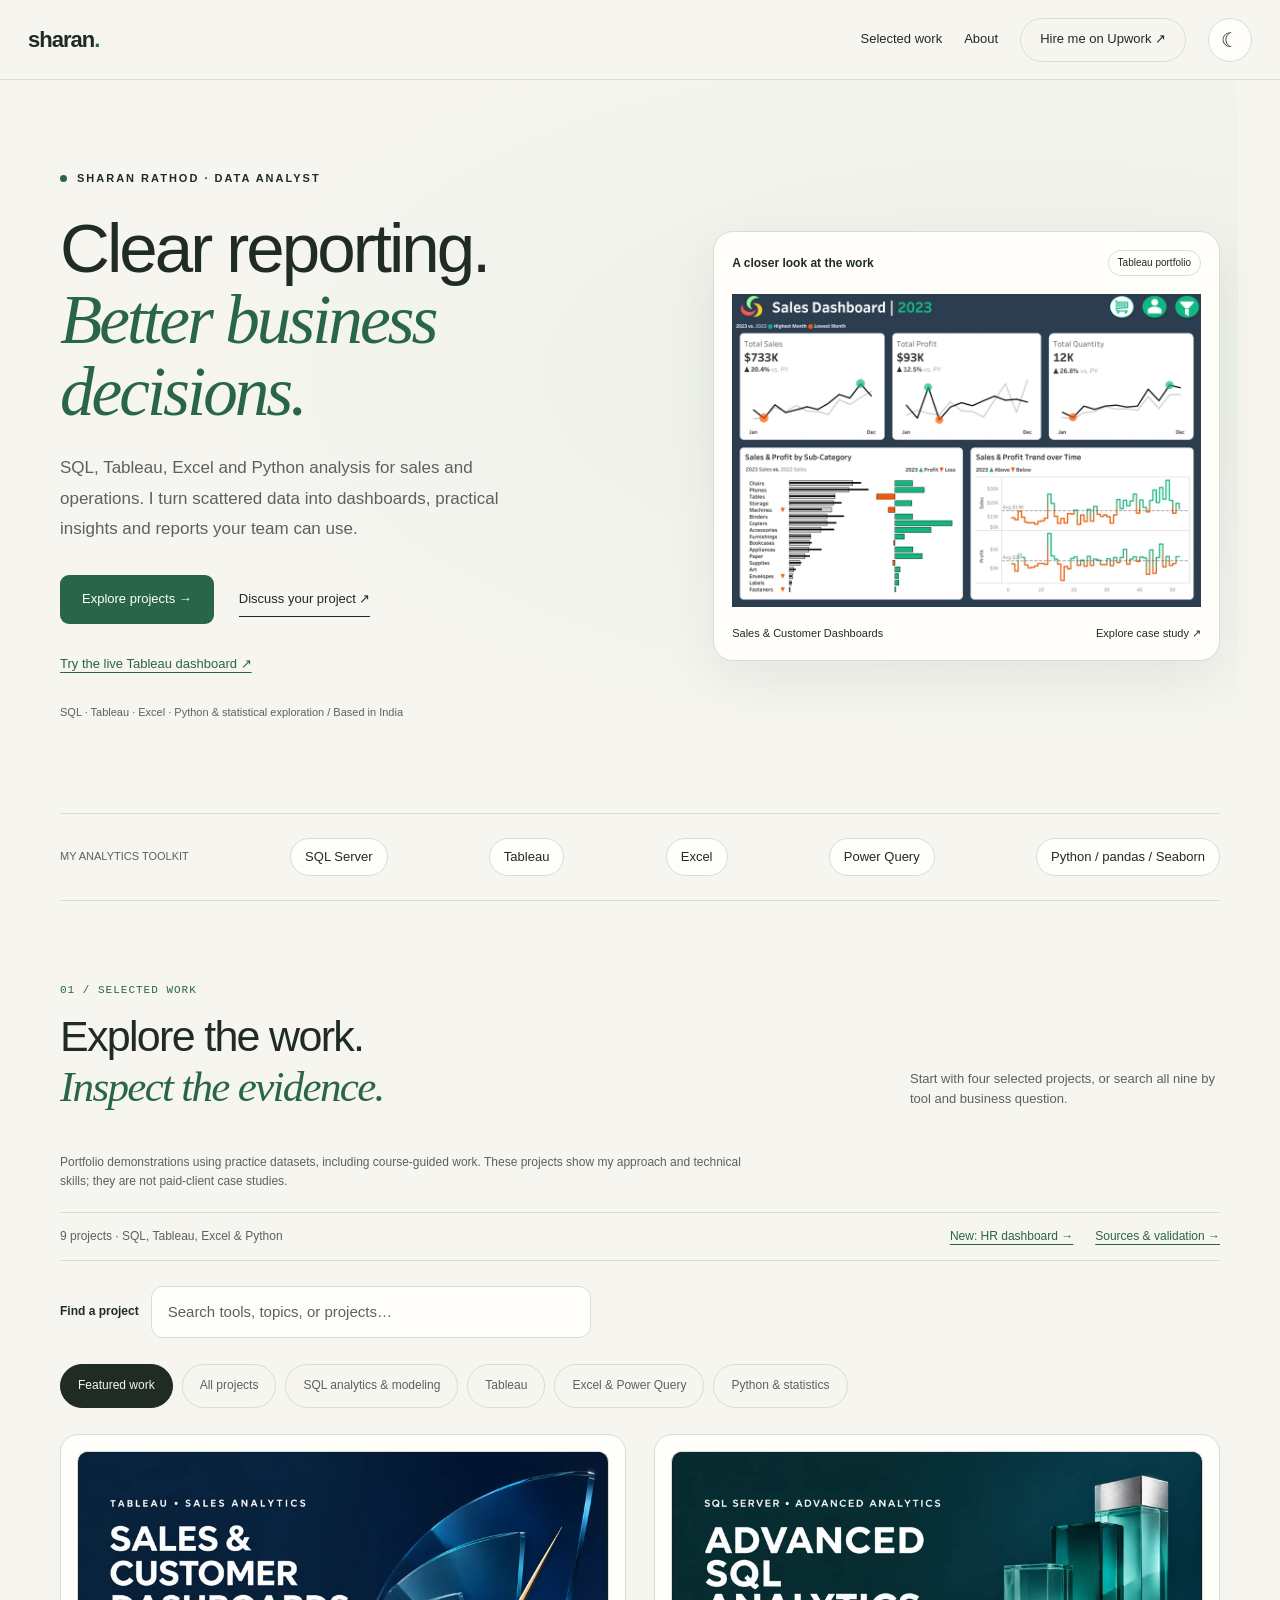
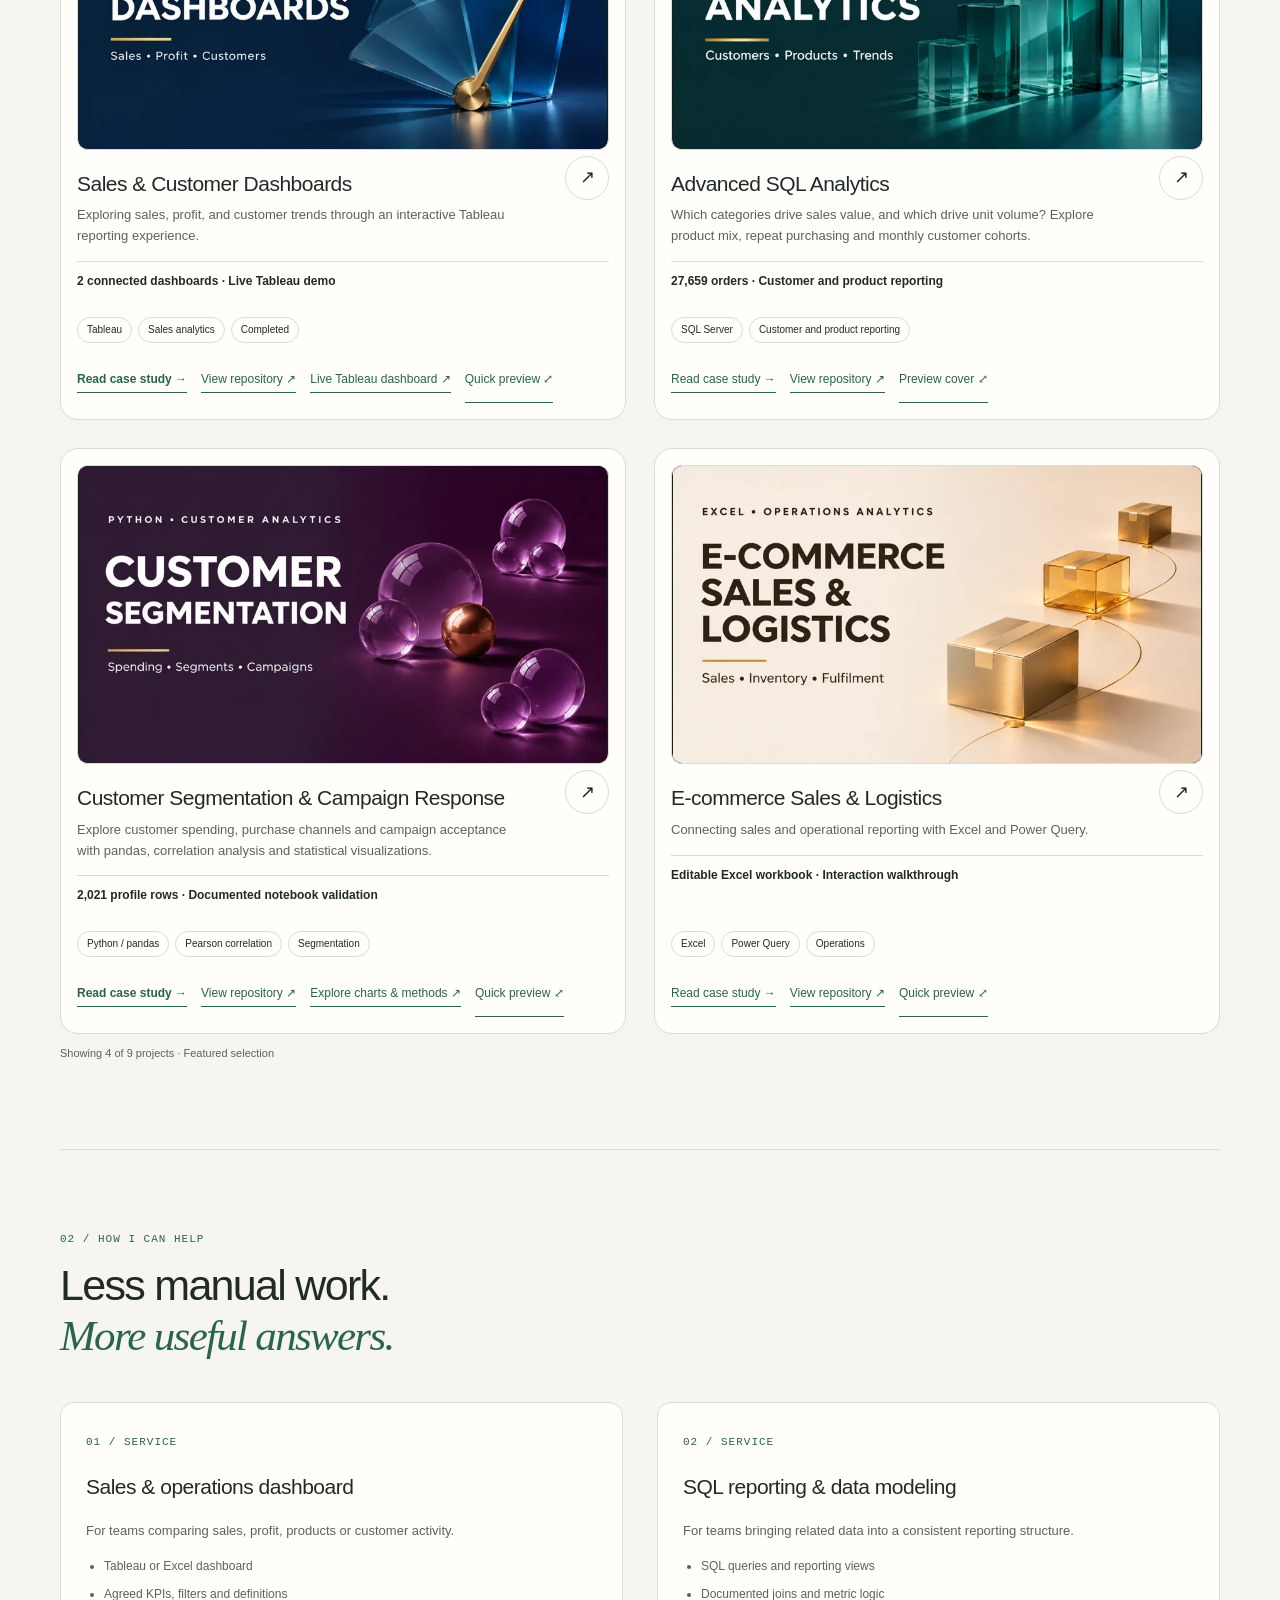
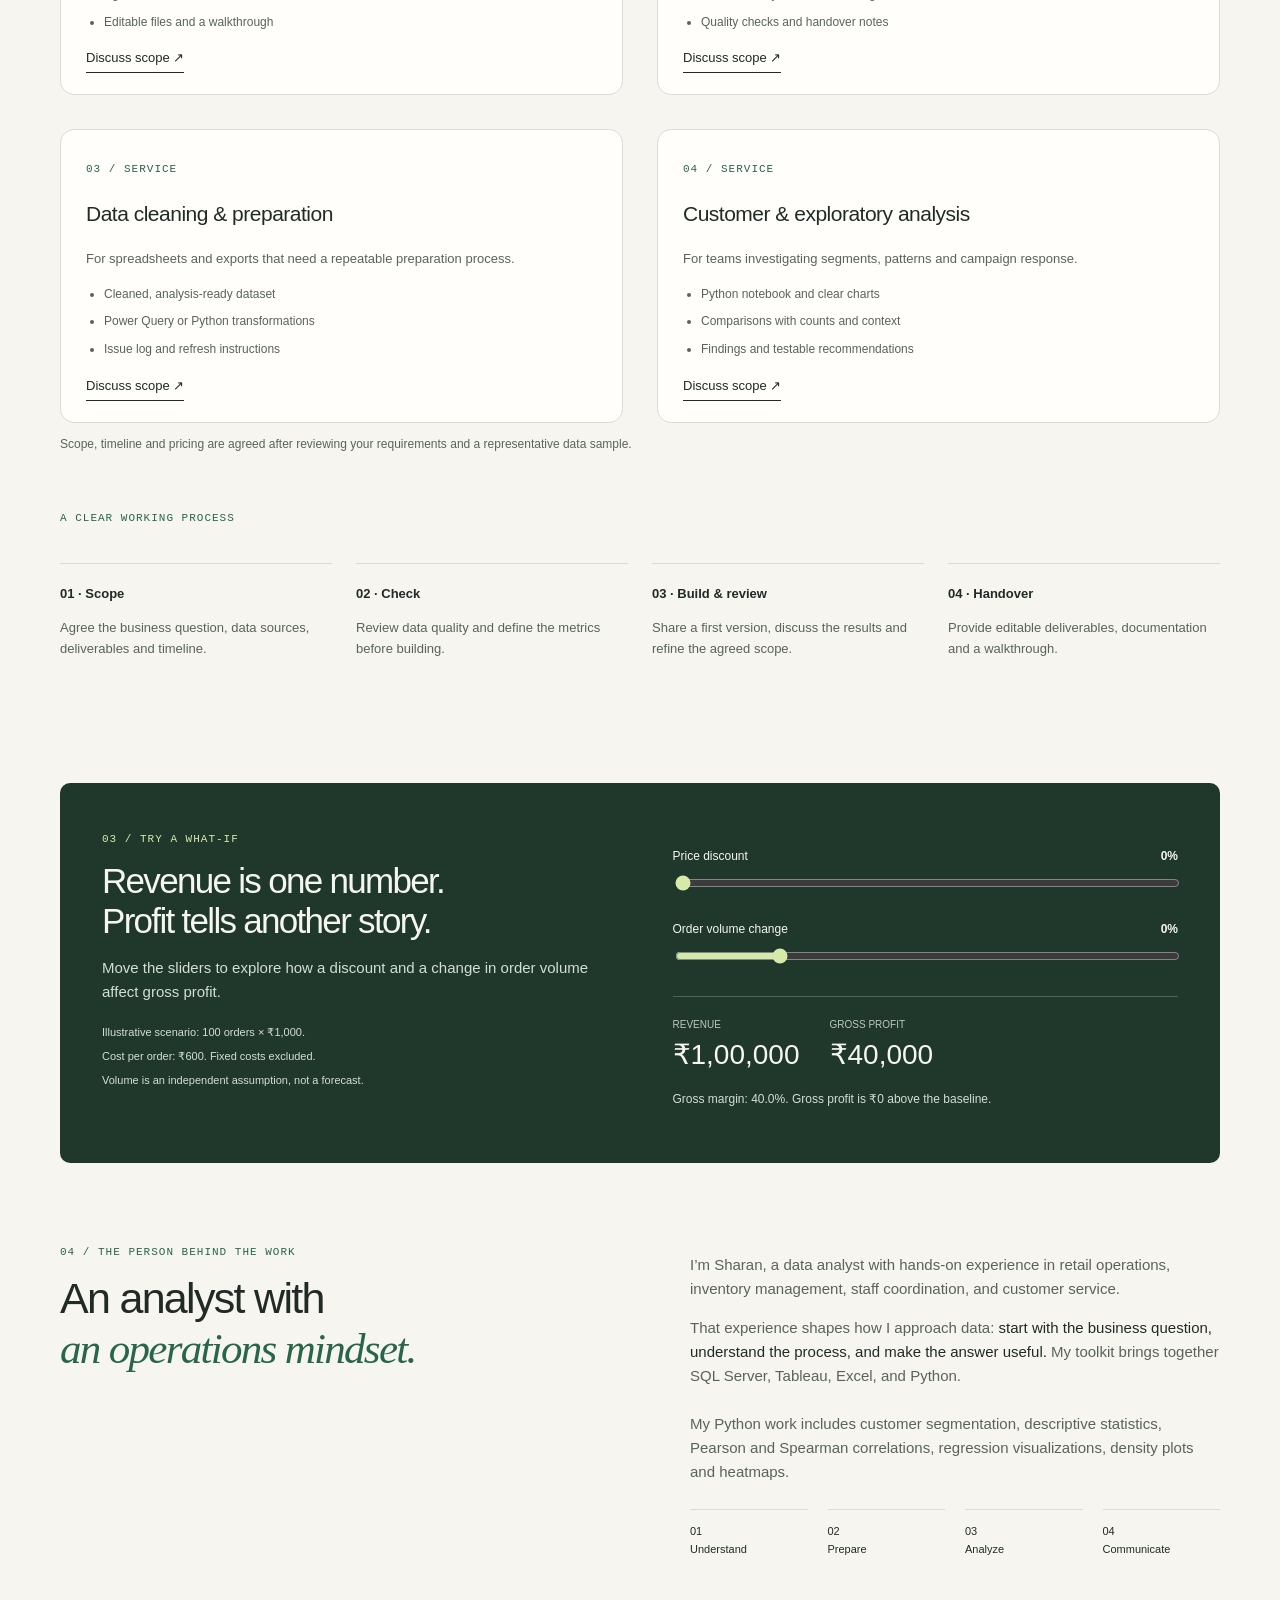
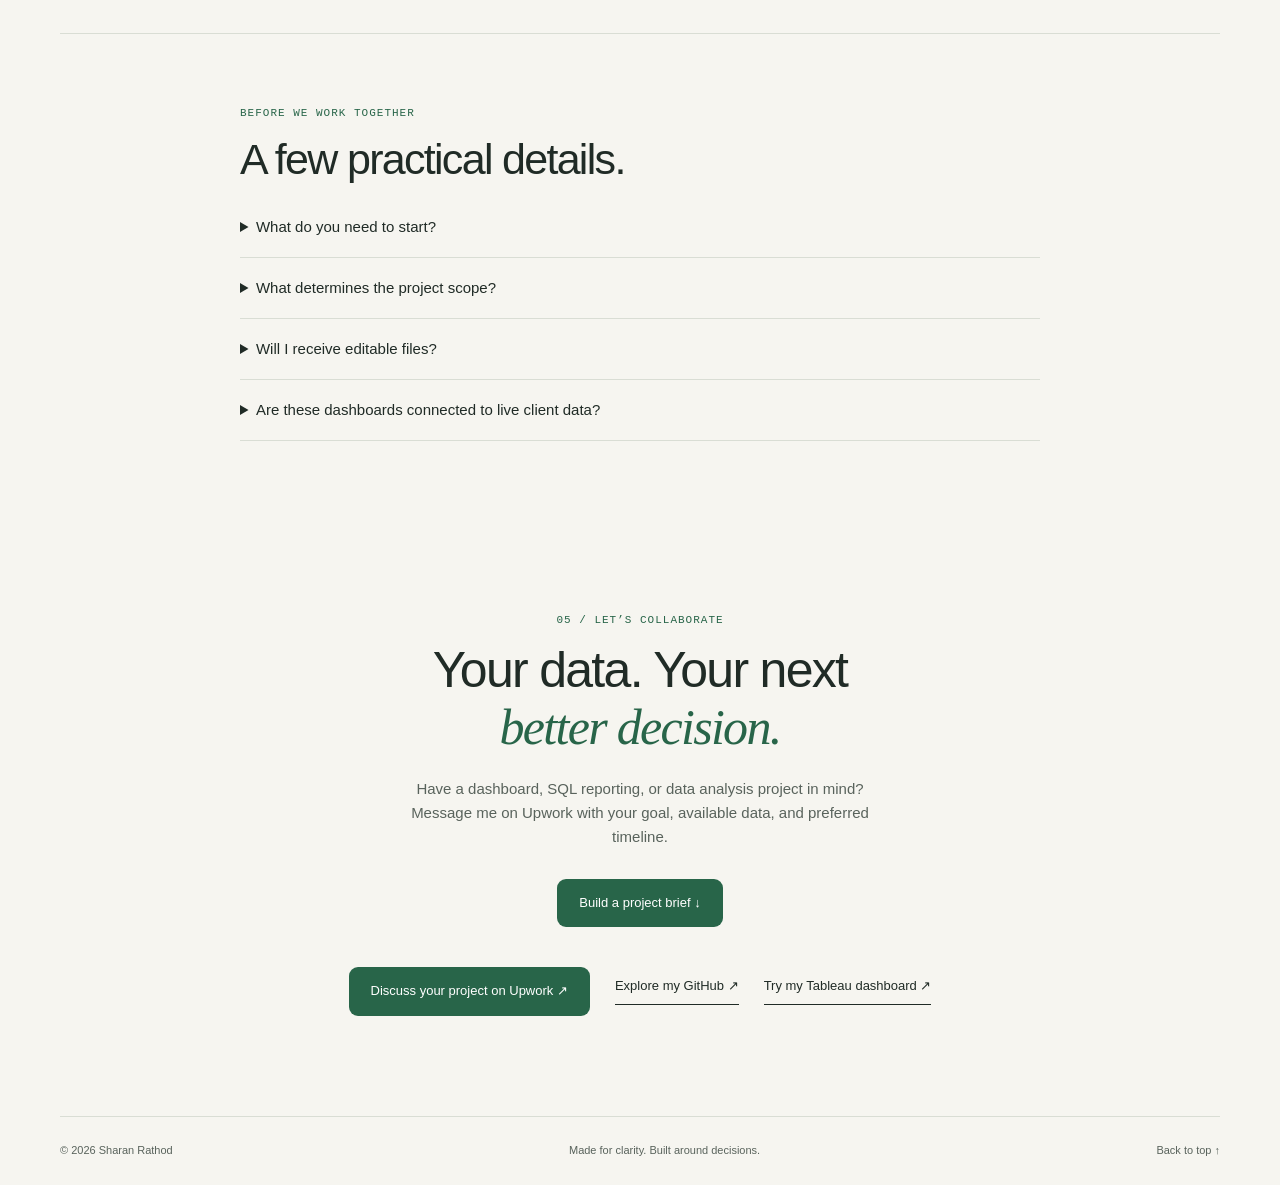
==== commit fadf8588: "Complete portfolio case studies, evidence index, responsive assets and quality checks" ====
--- a/index.html
+++ b/index.html
@@ -1,11 +1,11 @@
 <!DOCTYPE html>
 
-<html lang="en"><head><meta charset="utf-8"/><meta content="width=device-width,initial-scale=1" name="viewport"/><meta content="Sales, customer and operations analytics by Sharan Rathod. Explore Tableau dashboards, SQL models, Excel reports and Python statistical exploration." name="description"/><title>Sharan Rathod | SQL, Tableau, Excel &amp; Python Data Analyst</title><link href="https://sharankumarsrathod12345.github.io" rel="canonical"/><link href="/assets/favicon.svg" rel="icon" type="image/svg+xml"/><meta content="Sharan Rathod | Data Analyst" property="og:title"/><meta content="Clear dashboards. Traceable data. Practical business decisions." property="og:description"/><meta content="website" property="og:type"/><meta content="https://sharankumarsrathod12345.github.io" property="og:url"/><link rel="stylesheet" href="/assets/site.css?v=consistent-covers-1"><script>try{document.documentElement.dataset.theme=localStorage.getItem("portfolio-theme")||(matchMedia("(prefers-color-scheme: dark)").matches?"dark":"light")}catch{}</script><link rel="stylesheet" href="/assets/experience.css?v=1"></head><body><a class="skip-link" href="#main">Skip to content</a>
+<html lang="en"><head><meta charset="utf-8"/><meta content="width=device-width,initial-scale=1" name="viewport"/><meta content="Sales, customer and operations analytics by Sharan Rathod. Explore Tableau dashboards, SQL models, Excel reports and Python statistical exploration." name="description"/><title>Sharan Rathod | SQL, Tableau, Excel &amp; Python Data Analyst</title><link href="https://sharankumarsrathod12345.github.io" rel="canonical"/><link href="/assets/favicon.svg" rel="icon" type="image/svg+xml"/><meta content="Sharan Rathod | Data Analyst" property="og:title"/><meta content="Clear dashboards. Traceable data. Practical business decisions." property="og:description"/><meta content="website" property="og:type"/><meta content="https://sharankumarsrathod12345.github.io" property="og:url"/><link rel="stylesheet" href="/assets/site.css?v=consistent-covers-1"><script>try{document.documentElement.dataset.theme=localStorage.getItem("portfolio-theme")||(matchMedia("(prefers-color-scheme: dark)").matches?"dark":"light")}catch{}</script><link rel="stylesheet" href="/assets/experience.css?v=2"></head><body><a class="skip-link" href="#main">Skip to content</a>
 <nav><a class="brand" href="#">sharan<span>.</span></a><div class="navlinks"><a href="#work">Selected work</a><a class="optional" href="#about">About</a><a class="pill" href="https://www.upwork.com/freelancers/~01db224cb89f18ba29?mp_source=share" rel="noopener noreferrer" target="_blank">Hire me on Upwork ↗</a></div></nav><main class="wrap" id="main">
-<header class="hero"><div><div class="eyebrow"><span class="dot"></span>Sharan Rathod · Data Analyst</div><h1>Clear reporting.<br/><em>Better business decisions.</em></h1><p class="intro">SQL, Tableau, Excel and Python analysis for sales and operations. I turn scattered data into dashboards, practical insights and reports your team can use.</p><div class="actions"><a class="btn" href="#work">Explore case studies ↗</a><a class="textlink" href="https://www.upwork.com/freelancers/~01db224cb89f18ba29?mp_source=share" rel="noopener noreferrer" target="_blank">Discuss your project ↗</a></div><span class="tiny">SQL · Tableau · Excel · Python &amp; statistical exploration  /  Based in India</span></div><div aria-label="Sales dashboard project preview" class="hero-art"><a class="hero-preview" href="/projects/sales-customer/"><div class="charthead"><b>A closer look at the work</b><span class="tag">Tableau portfolio</span></div><img alt="Actual sales dashboard showing KPIs and performance trends" height="650" src="/assets/sales-dashboard.png" width="1000"/><div class="preview-bottom"><span>Sales &amp; Customer Dashboards</span><span>Explore case study ↗</span></div></a></div></header>
+<header class="hero"><div><div class="eyebrow"><span class="dot"></span>Sharan Rathod · Data Analyst</div><h1>Clear reporting.<br/><em>Better business decisions.</em></h1><p class="intro">SQL, Tableau, Excel and Python analysis for sales and operations. I turn scattered data into dashboards, practical insights and reports your team can use.</p><div class="actions"><a class="btn" href="#work">Explore projects →</a><a class="textlink" href="https://www.upwork.com/freelancers/~01db224cb89f18ba29?mp_source=share" rel="noopener noreferrer" target="_blank">Discuss your project ↗</a></div><a class="hero-live" href="https://public.tableau.com/views/SalesCustomerDashboards_17912317966810/SalesDashboard" target="_blank" rel="noopener noreferrer">Try the live Tableau dashboard ↗</a><span class="tiny">SQL · Tableau · Excel · Python &amp; statistical exploration  /  Based in India</span></div><div aria-label="Sales dashboard project preview" class="hero-art"><a class="hero-preview" href="/projects/sales-customer/"><div class="charthead"><b>A closer look at the work</b><span class="tag">Tableau portfolio</span></div><img alt="Actual sales dashboard showing KPIs and performance trends" src="/assets/sales-dashboard-hero.webp" fetchpriority="high" decoding="async"/ width="1000" height="666"><div class="preview-bottom"><span>Sales &amp; Customer Dashboards</span><span>Explore case study ↗</span></div></a></div></header>
 <div class="stack"><span>MY ANALYTICS TOOLKIT</span><b>SQL Server</b><b>Tableau</b><b>Excel</b><b>Power Query</b><b>Python / pandas / Seaborn</b></div>
-<section id="work"><div class="sectionhead"><div><span class="sectionnum">01 / SELECTED WORK</span><h2>Four ways to turn<br/><em>data into useful answers.</em></h2></div><p>Start with a featured case study, or filter the full collection by the skills your project needs.</p></div><p class="scope-note">Portfolio demonstrations using practice datasets, including course-guided work. These projects show my approach and technical skills; they are not paid-client case studies.</p><div class="python-callout"><div><strong>New: Human Resources Dashboard</strong><p>Workforce overview, demographics and employee detail in Tableau.</p></div><div><a href="/projects/hr-dashboard/">Explore the HR case study →</a></div></div><div class="python-callout"><div><strong>Explore the Python analysis</strong><p>Customer segmentation, correlations and regression visualizations—with definitions and limitations beside the charts.</p></div><div><a href="/projects/customer-segmentation/#charts">Customer analysis →</a><a href="/projects/movie-analysis/">Movie analysis →</a></div></div><div aria-label="Filter projects" class="filters"><button aria-pressed="true" class="active" data-filter="featured" type="button">Featured work</button><button aria-pressed="false" class="" data-filter="all" type="button">All projects</button><button aria-pressed="false" data-filter="sql" type="button">SQL analytics &amp; modeling</button><button aria-pressed="false" data-filter="tableau" type="button">Tableau</button><button aria-pressed="false" data-filter="excel" type="button">Excel &amp; Power Query</button><button aria-pressed="false" data-filter="python" type="button">Python &amp; statistics</button></div><div class="projects"><article class="project" data-category="tableau" data-featured="false" hidden><a class="sql-cover sql-cover-card" href="/projects/hr-dashboard/"><img src="/assets/hr-cover.jpg" width="1672" height="941" loading="lazy" decoding="async" alt="Human Resources Dashboard — Tableau HR analytics"></a><div class="projecttitle"><h3>Human Resources Dashboard</h3><a class="detailbtn" href="/projects/hr-dashboard/" aria-label="Read HR Dashboard case study">↗</a></div><p>Explore 8,950 synthetic employee records through workforce KPIs, demographics, compensation and a filterable employee list.</p><div class="tags"><span class="tag">Tableau</span><span class="tag">HR analytics</span><span class="tag">Two dashboard views</span></div><div class="project-links"><a href="/projects/hr-dashboard/">Read case study →</a><a href="https://github.com/sharankumarsrathod12345/human-resources-dashboard" rel="noopener noreferrer" target="_blank">View repository ↗</a></div></article>
-<article class="project" data-category="tableau" data-featured="true"><a class="sql-cover sql-cover-card" href="/projects/sales-customer/"><img src="/assets/sales-customer-card-v2.webp" width="1920" height="1080" loading="lazy" decoding="async" alt="Sales &amp; customer dashboards presentation cover"></a><div class="projecttitle"><h3>Sales &amp; Customer Dashboards</h3><a aria-label="Read Sales &amp; Customer Dashboards case study" class="detailbtn" href="/projects/sales-customer/">↗</a></div><p>Exploring sales, profit, and customer trends through an interactive Tableau reporting experience.</p><div class="tags"><span class="tag">Tableau</span><span class="tag">Sales analytics</span><span class="tag">Completed</span></div><div class="project-links"><a class="case-link" href="/projects/sales-customer/">Read case study →</a><a href="https://github.com/sharankumarsrathod12345/sales-customer-performance-dashboards" rel="noopener noreferrer" target="_blank">View repository ↗</a><a href="https://public.tableau.com/views/SalesCustomerDashboards_17912317966810/SalesDashboard" rel="noopener noreferrer" target="_blank">Live Tableau dashboard ↗</a></div></article><article class="project" data-category="sql" data-featured="true"><a class="sql-cover sql-cover-card" href="/projects/advanced-sql-analytics/" aria-label="Read Advanced SQL Analytics case study"><img src="/assets/advanced-sql-analytics-card-v2.webp" width="1920" height="1080" loading="lazy" decoding="async" alt="Advanced SQL Analytics cover with a teal glass column sculpture"></a><div class="projecttitle"><h3>Advanced SQL Analytics</h3><a class="detailbtn" href="/projects/advanced-sql-analytics/" aria-label="Read Advanced SQL Analytics">↗</a></div><p>Which categories drive sales value, and which drive unit volume? Explore product mix, repeat purchasing and monthly customer cohorts.</p><div class="tags"><span class="tag">SQL Server</span><span class="tag">Customer and product reporting</span></div><div class="project-links"><a href="/projects/advanced-sql-analytics/">Read case study →</a><a href="https://github.com/sharankumarsrathod12345/advanced-sql-analytics-reports">View repository ↗</a></div></article><article class="project" data-category="sql" data-featured="false" hidden><a class="sql-cover sql-cover-card" href="/projects/sql-warehouse/"><img src="/assets/sql-warehouse-card-v2.webp" width="1920" height="1080" loading="lazy" decoding="async" alt="SQL data warehouse presentation cover"></a><div class="projecttitle"><h3>SQL Data Warehouse</h3><a aria-label="Read SQL Data Warehouse case study" class="detailbtn" href="/projects/sql-warehouse/">↗</a></div><p>Bringing CRM and ERP data together in a structured foundation for business analysis.</p><div class="tags"><span class="tag">SQL Server</span><span class="tag">Medallion architecture</span><span class="tag">Data modeling</span></div><div class="project-links"><a class="case-link" href="/projects/sql-warehouse/">Read case study →</a><a href="https://github.com/sharankumarsrathod12345/sql-data-warehouse-project" rel="noopener noreferrer" target="_blank">View repository ↗</a></div></article><article class="project" data-category="sql" data-featured="false" hidden><a class="sql-cover sql-cover-card" href="/projects/sales-eda/" aria-label="Read Sales data exploration case study"><img src="/assets/sales-eda-card-v2.webp" width="1920" height="1080" loading="lazy" decoding="async" alt="Sales EDA cover with an optical glass lens and layered data sheets"></a><div class="projecttitle"><h3>Sales EDA with SQL</h3><a class="detailbtn" href="/projects/sales-eda/" aria-label="Read Sales EDA with SQL">↗</a></div><p>Explore order volume, customer purchases and the products generating the most sales in the warehouse.</p><div class="tags"><span class="tag">SQL Server</span><span class="tag">Exploratory data analysis</span></div><div class="project-links"><a href="/projects/sales-eda/">Read case study →</a><a href="https://github.com/sharankumarsrathod12345/medallion-warehouse-eda-analytics">View repository ↗</a></div></article><article class="project" data-category="python" data-featured="true"><a class="sql-cover sql-cover-card" href="/projects/customer-segmentation/"><img src="/assets/customer-segmentation-card-v2.webp" width="1920" height="1080" loading="lazy" decoding="async" alt="Customer segmentation presentation cover"></a><div class="projecttitle"><h3>Customer Segmentation &amp; Campaign Response</h3><a aria-label="Read Customer Segmentation &amp; Campaign Response case study" class="detailbtn" href="/projects/customer-segmentation/">↗</a></div><p>Explore customer spending, purchase channels and campaign acceptance with pandas, correlation analysis and statistical visualizations.</p><div class="tags"><span class="tag">Python / pandas</span><span class="tag">Pearson correlation</span><span class="tag">Segmentation</span></div><div class="project-links"><a class="case-link" href="/projects/customer-segmentation/">Read case study →</a><a href="https://github.com/sharankumarsrathod12345/food-marketing-analysis-python" rel="noopener noreferrer" target="_blank">View repository ↗</a><button class="gallery-link" data-project="4">Explore charts &amp; methods ↗</button></div></article><article class="project" data-category="excel" data-featured="true"><button type="button" class="sql-cover sql-cover-card cover-trigger" data-project="2" aria-label="Explore E-commerce operations"><img src="/assets/ecommerce-card-v2.webp" width="1920" height="1080" loading="lazy" decoding="async" alt="E-commerce operations presentation cover"></button><div class="projecttitle"><h3>E-commerce Sales &amp; Logistics</h3><button aria-label="Explore E-commerce Sales and Logistics" class="detailbtn" data-project="2">↗</button></div><p>Connecting sales and operational reporting with Excel and Power Query.</p><div class="tags"><span class="tag">Excel</span><span class="tag">Power Query</span><span class="tag">Operations</span></div><div class="project-links"><a href="https://github.com/sharankumarsrathod12345/ecommerce-sales-logistics-dashboard-excel" rel="noopener noreferrer" target="_blank">View repository ↗</a></div></article><article class="project" data-category="excel" data-featured="false" hidden=""><button type="button" class="sql-cover sql-cover-card cover-trigger" data-project="3" aria-label="Explore Data jobs market"><img src="/assets/jobs-card-v2.webp" width="1920" height="1080" loading="lazy" decoding="async" alt="Data jobs market presentation cover"></button><div class="projecttitle"><h3>Global Data Jobs Market</h3><button aria-label="Explore Global Data Jobs Market" class="detailbtn" data-project="3">↗</button></div><p>Explore salaries and requested skills in historical 2023 job postings using Excel, Power Query and Power Pivot.</p><div class="tags"><span class="tag">Excel</span><span class="tag">Power Query</span><span class="tag">Exploratory analysis</span></div><div class="project-links"><a href="https://github.com/sharankumarsrathod12345/global-data-jobs-market-analysis-excel" rel="noopener noreferrer" target="_blank">View repository ↗</a></div></article><article class="project" data-category="python" data-featured="false" hidden=""><a class="sql-cover sql-cover-card" href="/projects/movie-analysis/"><img src="/assets/movie-analysis-card-v2.webp" width="1920" height="1080" loading="lazy" decoding="async" alt="Movie genre analysis presentation cover"></a><div class="projecttitle"><h3>Movie Catalogue &amp; Genre Analysis</h3><a aria-label="Read Movie Catalogue &amp; Genre Analysis case study" class="detailbtn" href="/projects/movie-analysis/">↗</a></div><p>Investigate genres, ratings, budgets and revenue using pandas, Spearman correlation, regression plots and heatmaps.</p><div class="tags"><span class="tag">Python / pandas</span><span class="tag">Spearman correlation</span><span class="tag">Regression plots</span></div><div class="project-links"><a class="case-link" href="/projects/movie-analysis/">Read case study →</a><a href="https://github.com/sharankumarsrathod12345/movie-genre-analysis-python" rel="noopener noreferrer" target="_blank">View repository ↗</a><button class="gallery-link" data-project="5">Explore charts &amp; methods ↗</button></div></article></div><p aria-live="polite" class="count" id="project-count" role="status">Showing 4 featured projects · 9 projects in the collection</p></section>
+<section id="work"><div class="sectionhead"><div><span class="sectionnum">01 / SELECTED WORK</span><h2>Explore the work.<br/><em>Inspect the evidence.</em></h2></div><p>Start with four selected projects, or search all nine by tool and business question.</p></div><p class="scope-note">Portfolio demonstrations using practice datasets, including course-guided work. These projects show my approach and technical skills; they are not paid-client case studies.</p><div class="collection-note"><span>9 projects · SQL, Tableau, Excel &amp; Python</span><a href="/projects/hr-dashboard/">New: HR dashboard →</a><a href="/evidence/">Sources &amp; validation →</a></div><div aria-label="Filter projects" class="filters"><button aria-pressed="true" class="active" data-filter="featured" type="button">Featured work</button><button aria-pressed="false" class="" data-filter="all" type="button">All projects</button><button aria-pressed="false" data-filter="sql" type="button">SQL analytics &amp; modeling</button><button aria-pressed="false" data-filter="tableau" type="button">Tableau</button><button aria-pressed="false" data-filter="excel" type="button">Excel &amp; Power Query</button><button aria-pressed="false" data-filter="python" type="button">Python &amp; statistics</button></div><div class="projects"><article class="project" data-category="tableau" data-featured="false" hidden><a class="sql-cover sql-cover-card" href="/projects/hr-dashboard/"><img src="/assets/hr-cover.jpg" srcset="/assets/hr-cover-small.webp 840w, /assets/hr-cover.jpg 1672w" sizes="(max-width: 760px) calc(100vw - 62px), 540px" loading="lazy" decoding="async" alt="Human Resources Dashboard — Tableau HR analytics" width="1672" height="941"></a><div class="projecttitle"><h3>Human Resources Dashboard</h3><a class="detailbtn" href="/projects/hr-dashboard/" aria-label="Read HR Dashboard case study">↗</a></div><p>Explore 8,950 synthetic employee records through workforce KPIs, demographics, compensation and a filterable employee list.</p><p class="project-evidence">8,950 synthetic records · Workforce and employee detail</p><div class="tags"><span class="tag">Tableau</span><span class="tag">HR analytics</span><span class="tag">Two dashboard views</span></div><div class="project-links"><a href="/projects/hr-dashboard/">Read case study →</a><a href="https://github.com/sharankumarsrathod12345/human-resources-dashboard" rel="noopener noreferrer" target="_blank">View repository ↗</a></div></article>
+<article class="project" data-category="tableau" data-featured="true"><a class="sql-cover sql-cover-card" href="/projects/sales-customer/"><img src="/assets/sales-customer-card-v2.webp" srcset="/assets/sales-customer-card-v2-small.webp 840w, /assets/sales-customer-card-v2.webp 1672w" sizes="(max-width: 760px) calc(100vw - 62px), 540px" loading="lazy" decoding="async" alt="Sales &amp; customer dashboards presentation cover" width="1672" height="941"></a><div class="projecttitle"><h3>Sales &amp; Customer Dashboards</h3><a aria-label="Read Sales &amp; Customer Dashboards case study" class="detailbtn" href="/projects/sales-customer/">↗</a></div><p>Exploring sales, profit, and customer trends through an interactive Tableau reporting experience.</p><p class="project-evidence">2 connected dashboards · Live Tableau demo</p><div class="tags"><span class="tag">Tableau</span><span class="tag">Sales analytics</span><span class="tag">Completed</span></div><div class="project-links"><a class="case-link" href="/projects/sales-customer/">Read case study →</a><a href="https://github.com/sharankumarsrathod12345/sales-customer-performance-dashboards" rel="noopener noreferrer" target="_blank">View repository ↗</a><a href="https://public.tableau.com/views/SalesCustomerDashboards_17912317966810/SalesDashboard" rel="noopener noreferrer" target="_blank">Live Tableau dashboard ↗</a></div></article><article class="project" data-category="sql" data-featured="true"><a class="sql-cover sql-cover-card" href="/projects/advanced-sql-analytics/" aria-label="Read Advanced SQL Analytics case study"><img src="/assets/advanced-sql-analytics-card-v2.webp" srcset="/assets/advanced-sql-analytics-card-v2-small.webp 840w, /assets/advanced-sql-analytics-card-v2.webp 1672w" sizes="(max-width: 760px) calc(100vw - 62px), 540px" loading="lazy" decoding="async" alt="Advanced SQL Analytics cover with a teal glass column sculpture" width="1672" height="941"></a><div class="projecttitle"><h3>Advanced SQL Analytics</h3><a class="detailbtn" href="/projects/advanced-sql-analytics/" aria-label="Read Advanced SQL Analytics">↗</a></div><p>Which categories drive sales value, and which drive unit volume? Explore product mix, repeat purchasing and monthly customer cohorts.</p><p class="project-evidence">27,659 orders · Customer and product reporting</p><div class="tags"><span class="tag">SQL Server</span><span class="tag">Customer and product reporting</span></div><div class="project-links"><a href="/projects/advanced-sql-analytics/">Read case study →</a><a href="https://github.com/sharankumarsrathod12345/advanced-sql-analytics-reports">View repository ↗</a></div></article><article class="project" data-category="sql" data-featured="false" hidden><a class="sql-cover sql-cover-card" href="/projects/sql-warehouse/"><img src="/assets/sql-warehouse-card-v2.webp" srcset="/assets/sql-warehouse-card-v2-small.webp 840w, /assets/sql-warehouse-card-v2.webp 1672w" sizes="(max-width: 760px) calc(100vw - 62px), 540px" loading="lazy" decoding="async" alt="SQL data warehouse presentation cover" width="1672" height="941"></a><div class="projecttitle"><h3>SQL Data Warehouse</h3><a aria-label="Read SQL Data Warehouse case study" class="detailbtn" href="/projects/sql-warehouse/">↗</a></div><p>Bringing CRM and ERP data together in a structured foundation for business analysis.</p><p class="project-evidence">6 CRM/ERP sources · Bronze, Silver and Gold</p><div class="tags"><span class="tag">SQL Server</span><span class="tag">Medallion architecture</span><span class="tag">Data modeling</span></div><div class="project-links"><a class="case-link" href="/projects/sql-warehouse/">Read case study →</a><a href="https://github.com/sharankumarsrathod12345/sql-data-warehouse-project" rel="noopener noreferrer" target="_blank">View repository ↗</a></div></article><article class="project" data-category="sql" data-featured="false" hidden><a class="sql-cover sql-cover-card" href="/projects/sales-eda/" aria-label="Read Sales data exploration case study"><img src="/assets/sales-eda-card-v2.webp" srcset="/assets/sales-eda-card-v2-small.webp 840w, /assets/sales-eda-card-v2.webp 1672w" sizes="(max-width: 760px) calc(100vw - 62px), 540px" loading="lazy" decoding="async" alt="Sales EDA cover with an optical glass lens and layered data sheets" width="1672" height="941"></a><div class="projecttitle"><h3>Sales EDA with SQL</h3><a class="detailbtn" href="/projects/sales-eda/" aria-label="Read Sales EDA with SQL">↗</a></div><p>Explore order volume, customer purchases and the products generating the most sales in the warehouse.</p><p class="project-evidence">6 exploration steps · Reconciled CSV findings</p><div class="tags"><span class="tag">SQL Server</span><span class="tag">Exploratory data analysis</span></div><div class="project-links"><a href="/projects/sales-eda/">Read case study →</a><a href="https://github.com/sharankumarsrathod12345/medallion-warehouse-eda-analytics">View repository ↗</a></div></article><article class="project" data-category="python" data-featured="true"><a class="sql-cover sql-cover-card" href="/projects/customer-segmentation/"><img src="/assets/customer-segmentation-card-v2.webp" srcset="/assets/customer-segmentation-card-v2-small.webp 840w, /assets/customer-segmentation-card-v2.webp 1672w" sizes="(max-width: 760px) calc(100vw - 62px), 540px" loading="lazy" decoding="async" alt="Customer segmentation presentation cover" width="1672" height="941"></a><div class="projecttitle"><h3>Customer Segmentation &amp; Campaign Response</h3><a aria-label="Read Customer Segmentation &amp; Campaign Response case study" class="detailbtn" href="/projects/customer-segmentation/">↗</a></div><p>Explore customer spending, purchase channels and campaign acceptance with pandas, correlation analysis and statistical visualizations.</p><p class="project-evidence">2,021 profile rows · Documented notebook validation</p><div class="tags"><span class="tag">Python / pandas</span><span class="tag">Pearson correlation</span><span class="tag">Segmentation</span></div><div class="project-links"><a class="case-link" href="/projects/customer-segmentation/">Read case study →</a><a href="https://github.com/sharankumarsrathod12345/food-marketing-analysis-python" rel="noopener noreferrer" target="_blank">View repository ↗</a><button class="gallery-link" data-project="4">Explore charts &amp; methods ↗</button></div></article><article class="project" data-category="excel" data-featured="true"><a class="sql-cover sql-cover-card" href="/projects/ecommerce/"><img src="/assets/ecommerce-card-v2.webp" srcset="/assets/ecommerce-card-v2-small.webp 840w, /assets/ecommerce-card-v2.webp 1672w" sizes="(max-width: 760px) calc(100vw - 62px), 540px" loading="lazy" decoding="async" alt="E-commerce operations presentation cover" width="1672" height="941"></a><div class="projecttitle"><h3>E-commerce Sales &amp; Logistics</h3><a class="detailbtn" href="/projects/ecommerce/" aria-label="Read E-commerce Sales &amp; Logistics case study">↗</a></div><p>Connecting sales and operational reporting with Excel and Power Query.</p><p class="project-evidence">Editable Excel workbook · Interaction walkthrough</p><div class="tags"><span class="tag">Excel</span><span class="tag">Power Query</span><span class="tag">Operations</span></div><div class="project-links"><a href="/projects/ecommerce/">Read case study →</a><a href="https://github.com/sharankumarsrathod12345/ecommerce-sales-logistics-dashboard-excel" rel="noopener noreferrer" target="_blank">View repository ↗</a></div></article><article class="project" data-category="excel" data-featured="false" hidden=""><a class="sql-cover sql-cover-card" href="/projects/data-jobs/"><img src="/assets/jobs-card-v2.webp" srcset="/assets/jobs-card-v2-small.webp 840w, /assets/jobs-card-v2.webp 1672w" sizes="(max-width: 760px) calc(100vw - 62px), 540px" loading="lazy" decoding="async" alt="Data jobs market presentation cover" width="1672" height="941"></a><div class="projecttitle"><h3>Global Data Jobs Market</h3><a class="detailbtn" href="/projects/data-jobs/" aria-label="Read Global Data Jobs Market case study">↗</a></div><p>Explore salaries and requested skills in historical 2023 job postings using Excel, Power Query and Power Pivot.</p><p class="project-evidence">2 Excel workbooks · Historical 2023 postings</p><div class="tags"><span class="tag">Excel</span><span class="tag">Power Query</span><span class="tag">Exploratory analysis</span></div><div class="project-links"><a href="/projects/data-jobs/">Read case study →</a><a href="https://github.com/sharankumarsrathod12345/global-data-jobs-market-analysis-excel" rel="noopener noreferrer" target="_blank">View repository ↗</a></div></article><article class="project" data-category="python" data-featured="false" hidden=""><a class="sql-cover sql-cover-card" href="/projects/movie-analysis/"><img src="/assets/movie-analysis-card-v2.webp" srcset="/assets/movie-analysis-card-v2-small.webp 840w, /assets/movie-analysis-card-v2.webp 1672w" sizes="(max-width: 760px) calc(100vw - 62px), 540px" loading="lazy" decoding="async" alt="Movie genre analysis presentation cover" width="1672" height="941"></a><div class="projecttitle"><h3>Movie Catalogue &amp; Genre Analysis</h3><a aria-label="Read Movie Catalogue &amp; Genre Analysis case study" class="detailbtn" href="/projects/movie-analysis/">↗</a></div><p>Investigate genres, ratings, budgets and revenue using pandas, Spearman correlation, regression plots and heatmaps.</p><p class="project-evidence">10,865 unique movies · Documented notebook validation</p><div class="tags"><span class="tag">Python / pandas</span><span class="tag">Spearman correlation</span><span class="tag">Regression plots</span></div><div class="project-links"><a class="case-link" href="/projects/movie-analysis/">Read case study →</a><a href="https://github.com/sharankumarsrathod12345/movie-genre-analysis-python" rel="noopener noreferrer" target="_blank">View repository ↗</a><button class="gallery-link" data-project="5">Explore charts &amp; methods ↗</button></div></article></div><p aria-live="polite" class="count" id="project-count" role="status">Showing 4 featured projects · 9 projects in the collection</p></section>
 <section class="servicearea" id="services"><div class="sectionhead"><div><span class="sectionnum">02 / HOW I CAN HELP</span><h2>Less manual work.<br/><em>More useful answers.</em></h2></div></div><div class="services"><article class="service"><span class="sectionnum">01 / SERVICE</span><h3>Sales &amp; operations dashboard</h3><p>For teams comparing sales, profit, products or customer activity.</p><ul class="deliverables"><li>Tableau or Excel dashboard</li><li>Agreed KPIs, filters and definitions</li><li>Editable files and a walkthrough</li></ul><a class="textlink" href="https://www.upwork.com/freelancers/~01db224cb89f18ba29?mp_source=share" rel="noopener noreferrer" target="_blank">Discuss scope ↗</a></article><article class="service"><span class="sectionnum">02 / SERVICE</span><h3>SQL reporting &amp; data modeling</h3><p>For teams bringing related data into a consistent reporting structure.</p><ul class="deliverables"><li>SQL queries and reporting views</li><li>Documented joins and metric logic</li><li>Quality checks and handover notes</li></ul><a class="textlink" href="https://www.upwork.com/freelancers/~01db224cb89f18ba29?mp_source=share" rel="noopener noreferrer" target="_blank">Discuss scope ↗</a></article><article class="service"><span class="sectionnum">03 / SERVICE</span><h3>Data cleaning &amp; preparation</h3><p>For spreadsheets and exports that need a repeatable preparation process.</p><ul class="deliverables"><li>Cleaned, analysis-ready dataset</li><li>Power Query or Python transformations</li><li>Issue log and refresh instructions</li></ul><a class="textlink" href="https://www.upwork.com/freelancers/~01db224cb89f18ba29?mp_source=share" rel="noopener noreferrer" target="_blank">Discuss scope ↗</a></article><article class="service"><span class="sectionnum">04 / SERVICE</span><h3>Customer &amp; exploratory analysis</h3><p>For teams investigating segments, patterns and campaign response.</p><ul class="deliverables"><li>Python notebook and clear charts</li><li>Comparisons with counts and context</li><li>Findings and testable recommendations</li></ul><a class="textlink" href="https://www.upwork.com/freelancers/~01db224cb89f18ba29?mp_source=share" rel="noopener noreferrer" target="_blank">Discuss scope ↗</a></article></div><p class="scope-note">Scope, timeline and pricing are agreed after reviewing your requirements and a representative data sample.</p><div style="margin-top:50px"><span class="sectionnum">A CLEAR WORKING PROCESS</span><div class="workflow"><article><b>01 · Scope</b><p>Agree the business question, data sources, deliverables and timeline.</p></article><article><b>02 · Check</b><p>Review data quality and define the metrics before building.</p></article><article><b>03 · Build &amp; review</b><p>Share a first version, discuss the results and refine the agreed scope.</p></article><article><b>04 · Handover</b><p>Provide editable deliverables, documentation and a walkthrough.</p></article></div></div></section>
 <div class="lab" id="demo"><div><span class="sectionnum">03 / TRY A WHAT-IF</span><h2>Revenue is one number.<br/>Profit tells another story.</h2><p>Move the sliders to explore how a discount and a change in order volume affect gross profit.</p><span class="tiny">Illustrative scenario: 100 orders × ₹1,000.<br/>Cost per order: ₹600. Fixed costs excluded.<br/>Volume is an independent assumption, not a forecast.</span></div><div><label class="range-label" for="discount"><span>Price discount</span><b id="discount-label">0%</b></label><input id="discount" max="35" min="0" type="range" value="0"/><label class="range-label" for="volume"><span>Order volume change</span><b id="volume-label">0%</b></label><input id="volume" max="80" min="-20" step="5" type="range" value="0"/><div aria-live="polite" class="laboutput"><div><small>REVENUE</small><strong id="revenue">₹1,00,000</strong></div><div><small>GROSS PROFIT</small><strong id="profit">₹40,000</strong></div></div><p id="takeaway" style="font-size:12px">Baseline gross margin: 40.0%.</p></div></div>
 <section class="about" id="about"><div><span class="sectionnum">04 / THE PERSON BEHIND THE WORK</span><h2>An analyst with<br/><em>an operations mindset.</em></h2></div><div><p>I’m Sharan, a data analyst with hands-on experience in retail operations, inventory management, staff coordination, and customer service.</p><p>That experience shapes how I approach data: <strong>start with the business question, understand the process, and make the answer useful.</strong> My toolkit brings together SQL Server, Tableau, Excel, and Python.<br/><br/>My Python work includes customer segmentation, descriptive statistics, Pearson and Spearman correlations, regression visualizations, density plots and heatmaps.</p><div class="process"><span>01<br/>Understand</span><span>02<br/>Prepare</span><span>03<br/>Analyze</span><span>04<br/>Communicate</span></div></div></section>
@@ -15,4 +15,4 @@
 <script>const projects=[{"title": "Sales & Customer Dashboards", "body": "<p><a class=\"btn\" href=\"/projects/sales-customer/\">Read the full case study \u2192</a></p><p>Two connected Tableau dashboards for reviewing annual sales performance and customer purchasing activity.</p><h3>Business questions</h3><p>How do sales, profit and quantity compare with the previous year? Which products, periods and customers warrant investigation?</p><h3>What I built</h3><p>Sales and customer KPI views, monthly comparisons, weekly trends, product and geographic filters, and navigation between dashboards.</p><h3>What to explore</h3><p>Select a year, compare product subcategories, then switch to customer activity. Compare sales and profit together: a high-sales product is not necessarily a high-profit product.</p><img src=\"/assets/customer-dashboard.png\" alt=\"Actual customer dashboard preview\" loading=\"lazy\"><p class=\"tiny\">Descriptive portfolio project. It does not claim a measured client improvement.</p><div class=\"actions\"><a class=\"btn\" target=\"_blank\" rel=\"noopener noreferrer\" href=\"https://github.com/sharankumarsrathod12345/sales-customer-performance-dashboards\">Inspect project \u2197</a><a class=\"textlink\" target=\"_blank\" rel=\"noopener noreferrer\" href=\"https://public.tableau.com/views/SalesCustomerDashboards_17912317966810/SalesDashboard\">Open live dashboard \u2197</a></div>"}, {"title": "SQL Data Warehouse", "body": "<p><a class=\"btn\" href=\"/projects/sql-warehouse/\">Read the full case study \u2192</a></p><p>A SQL Server portfolio implementation integrating six CRM and ERP CSV sources into a reporting model.</p><h3>What I built</h3><p>Bronze source tables and bulk loading; Silver cleaning and transformation procedures; Gold customer, product and sales views; and data-quality check scripts.</p><h3>Reporting purpose</h3><p>Separate raw inputs from transformations so customer and product attributes can be used consistently in sales reporting.</p><h3>Technical boundaries</h3><p>Full reloads and current-state reporting. Gold objects are views. Incremental loading, historical dimension management and production benchmarks are outside the demonstrated scope.</p><div class=\"actions\"><a class=\"btn\" target=\"_blank\" rel=\"noopener noreferrer\" href=\"https://github.com/sharankumarsrathod12345/sql-data-warehouse-project\">Inspect project \u2197</a></div>"}, {"title": "E-commerce Sales & Logistics", "body": "<figure class=\"sql-cover\"><a href=\"/assets/ecommerce-cover.jpg\"><img src=\"/assets/ecommerce-cover.jpg\" width=\"1920\" height=\"1080\" loading=\"lazy\" decoding=\"async\" alt=\"E-commerce operations presentation cover\"></a><figcaption><a href=\"/assets/ecommerce-cover.jpg\" download>Download presentation cover \u00b7 JPG \u00b7 1920 \u00d7 1080</a></figcaption></figure><p>An interactive Excel workbook exploring transaction patterns, sales channels, customer ratings and delivery performance.</p><h3>What to explore</h3><p>Order volumes, product and customer segments, geographic patterns, delivery durations and average ratings.</p><h3>Deliverables</h3><p>Dashboard workbook, source workbook, screenshot and an interaction walkthrough are available in the repository.</p><h3>Interpretation</h3><p>Average delivery time needs a service target for context. Channel sales alone do not establish conversion rates. This project demonstrates reporting, not measured revenue growth.</p><div class=\"actions\"><a class=\"btn\" target=\"_blank\" rel=\"noopener noreferrer\" href=\"https://github.com/sharankumarsrathod12345/ecommerce-sales-logistics-dashboard-excel\">Inspect project \u2197</a></div><figure><img src=\"/assets/ecommerce.png\" alt=\"Original Excel dashboard preview\" loading=\"lazy\"></figure>"}, {"title": "Global Data Jobs Market", "body": "<figure class=\"sql-cover\"><a href=\"/assets/jobs-cover.jpg\"><img src=\"/assets/jobs-cover.jpg\" width=\"1920\" height=\"1080\" loading=\"lazy\" decoding=\"async\" alt=\"Data jobs market presentation cover\"></a><figcaption><a href=\"/assets/jobs-cover.jpg\" download>Download presentation cover \u00b7 JPG \u00b7 1920 \u00d7 1080</a></figcaption></figure><p>Two Excel workbooks exploring roles, reported salaries and requested skills in historical 2023 job postings.</p><h3>What I built</h3><p>A salary dashboard with dynamic filtering, plus an analytical workbook using Power Query, Power Pivot relationships, PivotTables and median-salary measures.</p><h3>Business question</h3><p>How do salary distributions and requested skills vary across roles and countries?</p><h3>Interpretation</h3><p>Course-provided historical data, not a current market tracker. Missing salaries and geography affect comparisons; a skill\u2013salary relationship does not establish causation.</p><div class=\"actions\"><a class=\"btn\" target=\"_blank\" rel=\"noopener noreferrer\" href=\"https://github.com/sharankumarsrathod12345/global-data-jobs-market-analysis-excel\">Inspect project \u2197</a></div><figure><img src=\"/assets/jobs.png\" alt=\"Original Excel dashboard preview\" loading=\"lazy\"></figure>"}, {"title": "Customer Segmentation & Campaign Response", "body": "<p><a class=\"btn\" href=\"/projects/customer-segmentation/\">Read the full case study \u2192</a></p><p>A course-based Python project exploring customer profiles, spending, purchase channels and campaign response.</p><h3>Methods demonstrated</h3><p>Duplicate and missing-value checks, feature engineering, group-level rates, Pearson correlation, correlation heatmaps, density plots and exploratory regression overlays using pandas, NumPy, Matplotlib and Seaborn.</p><h3>Two views of the work</h3><p>The published repository provides a refined analysis with metric definitions, aggregate tables and a business summary. The gallery below preserves selected saved charts from the original notebook supplied for this portfolio.</p><p class=\"tiny\">In these original charts, \u201cAccepted_Campaigns\u201d means acceptance of any recorded campaign, including the latest one. It is not the latest-campaign response rate used in parts of the refined repository.</p><h3>Selected notebook charts</h3><p class=\"tiny\">Saved outputs, not interactive charts. Open a chart to inspect the full image.</p><div class=\"chart-gallery\"><figure><a href=\"/assets/food-24.png\" target=\"_blank\" rel=\"noopener noreferrer\"><img src=\"/assets/food-24.png\" alt=\"Campaign acceptance by age\" loading=\"lazy\"></a><figcaption><strong>Campaign acceptance by age</strong><br>Mean of the any-campaign acceptance indicator within each age group.</figcaption></figure><figure><a href=\"/assets/food-38.png\" target=\"_blank\" rel=\"noopener noreferrer\"><img src=\"/assets/food-38.png\" alt=\"Spending and web purchases\" loading=\"lazy\"></a><figcaption><strong>Spending and web purchases</strong><br>Density contours, marginal distributions and an exploratory regression overlay.</figcaption></figure><figure><a href=\"/assets/food-60.png\" target=\"_blank\" rel=\"noopener noreferrer\"><img src=\"/assets/food-60.png\" alt=\"Campaign acceptance by marital status\" loading=\"lazy\"></a><figcaption><strong>Campaign acceptance by marital status</strong><br>Within-group percentage accepting at least one recorded campaign.</figcaption></figure></div><h3>Interpretation</h3><p>These are descriptive and exploratory relationships. The fitted lines do not establish causality, out-of-sample prediction quality or a tested business intervention.</p><div class=\"actions\"><a class=\"btn\" href=\"https://github.com/sharankumarsrathod12345/food-marketing-analysis-python\" target=\"_blank\" rel=\"noopener noreferrer\">Inspect Python project \u2197</a><a class=\"textlink\" href=\"https://github.com/sharankumarsrathod12345/food-marketing-analysis-python/blob/main/docs/business-summary.md\" target=\"_blank\" rel=\"noopener noreferrer\">Read business summary \u2197</a></div>"}, {"title": "Movie Catalogue & Genre Analysis", "body": "<p>A course-based Python exploration of movie genres, audience ratings, popularity, budgets and reported revenue.</p><h3>Methods demonstrated</h3><p>Deduplication, missing-value review, expanding multi-genre records, grouped descriptive statistics, Spearman correlation, Seaborn regression plots and genre-by-year heatmaps.</p><h3>Two views of the work</h3><p>The published repository provides a refined analysis of overlapping genres, rating denominators and financial-data coverage. The gallery below preserves selected saved regression plots from the original uploaded notebook.</p><p class=\"tiny\">These original plots filter to movies with at least 50 votes but do not exclude all zero financial values. The refined repository applies a positive-budget and positive-revenue subset for financial comparisons.</p><h3>Selected notebook charts</h3><p class=\"tiny\">Saved outputs, not interactive charts. Open a chart to inspect the full image.</p><div class=\"chart-gallery\"><figure><a href=\"/assets/movie-43.png\" target=\"_blank\" rel=\"noopener noreferrer\"><img src=\"/assets/movie-43.png\" alt=\"Ratings and reported revenue\" loading=\"lazy\"></a><figcaption><strong>Ratings and reported revenue</strong><br>Exploratory fitted line for movies with at least 50 votes.</figcaption></figure><figure><a href=\"/assets/movie-46.png\" target=\"_blank\" rel=\"noopener noreferrer\"><img src=\"/assets/movie-46.png\" alt=\"Popularity and reported revenue\" loading=\"lazy\"></a><figcaption><strong>Popularity and reported revenue</strong><br>Visual association in the uploaded notebook; not a revenue forecast.</figcaption></figure><figure><a href=\"/assets/movie-50.png\" target=\"_blank\" rel=\"noopener noreferrer\"><img src=\"/assets/movie-50.png\" alt=\"Budget and popularity\" loading=\"lazy\"></a><figcaption><strong>Budget and popularity</strong><br>Scatterplot with a fitted trend and uncertainty band.</figcaption></figure></div><h3>Interpretation</h3><p>These are descriptive and exploratory relationships. The fitted lines do not establish causality, out-of-sample prediction quality or a tested business intervention.</p><div class=\"actions\"><a class=\"btn\" href=\"https://github.com/sharankumarsrathod12345/movie-genre-analysis-python\" target=\"_blank\" rel=\"noopener noreferrer\">Inspect Python project \u2197</a><a class=\"textlink\" href=\"https://github.com/sharankumarsrathod12345/movie-genre-analysis-python/blob/main/docs/business-summary.md\" target=\"_blank\" rel=\"noopener noreferrer\">Read business summary \u2197</a></div>"}];
 const dialog=document.getElementById('project-dialog');document.querySelectorAll('[data-project]').forEach(b=>b.addEventListener('click',()=>{let p=projects[Number(b.dataset.project)];document.getElementById('dialog-title').textContent=p.title;document.getElementById('dialog-body').innerHTML=p.body;dialog.showModal()}));dialog.querySelector('.close').onclick=()=>dialog.close();dialog.addEventListener('click',e=>{if(e.target===dialog){const r=dialog.getBoundingClientRect();if(e.clientX<r.left||e.clientX>r.right||e.clientY<r.top||e.clientY>r.bottom)dialog.close()}});
 const money=n=>'₹'+Math.round(n).toLocaleString('en-IN');function calculate(){let d=Number(document.getElementById('discount').value),v=Number(document.getElementById('volume').value),orders=100*(1+v/100),revenue=orders*1000*(1-d/100),profit=revenue-orders*600;document.getElementById('discount-label').textContent=d+'%';document.getElementById('volume-label').textContent=(v>0?'+':'')+v+'%';document.getElementById('revenue').textContent=money(revenue);document.getElementById('profit').textContent=money(profit);let diff=profit-40000;document.getElementById('takeaway').textContent=`Gross margin: ${(profit/revenue*100).toFixed(1)}%. Gross profit is ${money(Math.abs(diff))} ${diff>=0?'above':'below'} the baseline.`}['discount','volume'].forEach(id=>document.getElementById(id).addEventListener('input',calculate));calculate();document.getElementById('year').textContent=new Date().getFullYear();document.getElementById('brief-toggle').onclick=()=>{let form=document.getElementById('brief');form.hidden=!form.hidden;document.getElementById('brief-toggle').setAttribute('aria-expanded',!form.hidden);if(!form.hidden)document.getElementById('service').focus()};document.getElementById('brief').onsubmit=e=>{e.preventDefault();let txt=`PROJECT BRIEF\nService: ${document.getElementById('service').value}\n\nGoal & data:\n${document.getElementById('description').value}\n\nTimeline: ${document.getElementById('timeline').value||'To discuss'}\n`;let u=URL.createObjectURL(new Blob([txt],{type:'text/plain'}));let a=document.createElement('a');a.href=u;a.download='project-brief.txt';a.click();document.getElementById('brief-status').textContent='Your brief is ready. Attach the downloaded file in your conversation with Sharan.';setTimeout(()=>URL.revokeObjectURL(u),1000)};
-</script><script src="/assets/experience.js?v=1" defer></script></body></html>
+</script><script src="/assets/experience.js?v=2" defer></script></body></html>
--- a/assets/experience.css
+++ b/assets/experience.css
@@ -10,3 +10,6 @@
 @media(max-width:420px){.navlinks>a:first-child{display:none}.brand{font-size:20px}.lightbox-controls{gap:4px}.lightbox button,.lightbox a{padding:6px 9px}}
 @media(prefers-reduced-motion:reduce){*,*:before,*:after{scroll-behavior:auto!important;transition:none!important;animation:none!important}.reveal-ready{opacity:1;transform:none}.project:hover,.hero-preview:hover,.btn:hover,.service:hover{transform:none}}
 @media print{.theme-toggle,.reading-progress,.back-top,.project-search,.preview-button,.lightbox{display:none!important}.reveal-ready{opacity:1;transform:none}.project{break-inside:avoid;box-shadow:none}body{background:white;color:black}}
+/* Evidence-led portfolio pass */
+.collection-note{display:flex;flex-wrap:wrap;align-items:center;gap:10px 22px;padding:14px 0;border-top:1px solid var(--line);border-bottom:1px solid var(--line);font-size:12px;margin:20px 0}.collection-note span{color:var(--muted);margin-right:auto}.collection-note a{color:var(--green);text-decoration:underline;text-underline-offset:4px}.hero-live{display:block;width:fit-content;color:var(--green);font-size:13px;text-decoration:underline;text-underline-offset:4px;margin:0 0 24px}.project .project-evidence{font-size:12px;line-height:1.6;font-weight:600;color:var(--ink);margin:0 0 16px;padding:10px 0;border-top:1px solid var(--line);max-width:none}.project-brief{display:grid;grid-template-columns:repeat(3,minmax(0,1fr));gap:22px;padding:24px;background:var(--surface);border:1px solid var(--line);border-radius:14px;margin:20px 0 36px}.project-brief span{font-size:10px;font-weight:bold;letter-spacing:1px;color:var(--green)}.project-brief p{font-size:13px;line-height:1.7;margin:8px 0 0}.project-brief>a{grid-column:1/-1;font-size:12px;color:var(--green);text-decoration:underline;text-underline-offset:4px}.project .preview-button{min-height:44px}.navlinks .pill,.case-links a:not(.btn){min-height:44px;display:inline-flex;align-items:center}.lightbox-stage img{cursor:zoom-in}.lightbox-stage.zoomed img{cursor:zoom-out}.project-search input::-webkit-search-cancel-button{cursor:pointer}html[data-theme=dark] :focus-visible{outline-color:#c1df9e}.case-body section[id]{scroll-margin-top:110px}
+@media(max-width:760px){.project-brief{grid-template-columns:1fr;gap:18px;padding:20px}.project .projecttitle h3{font-size:21px;line-height:1.35}.project>p{font-size:14px;line-height:1.7}.project .project-evidence{font-size:13px}.project-links{font-size:13px}.collection-note{gap:12px 18px}.collection-note span{flex-basis:100%}.hero{padding-bottom:45px}#work{padding-top:45px}}
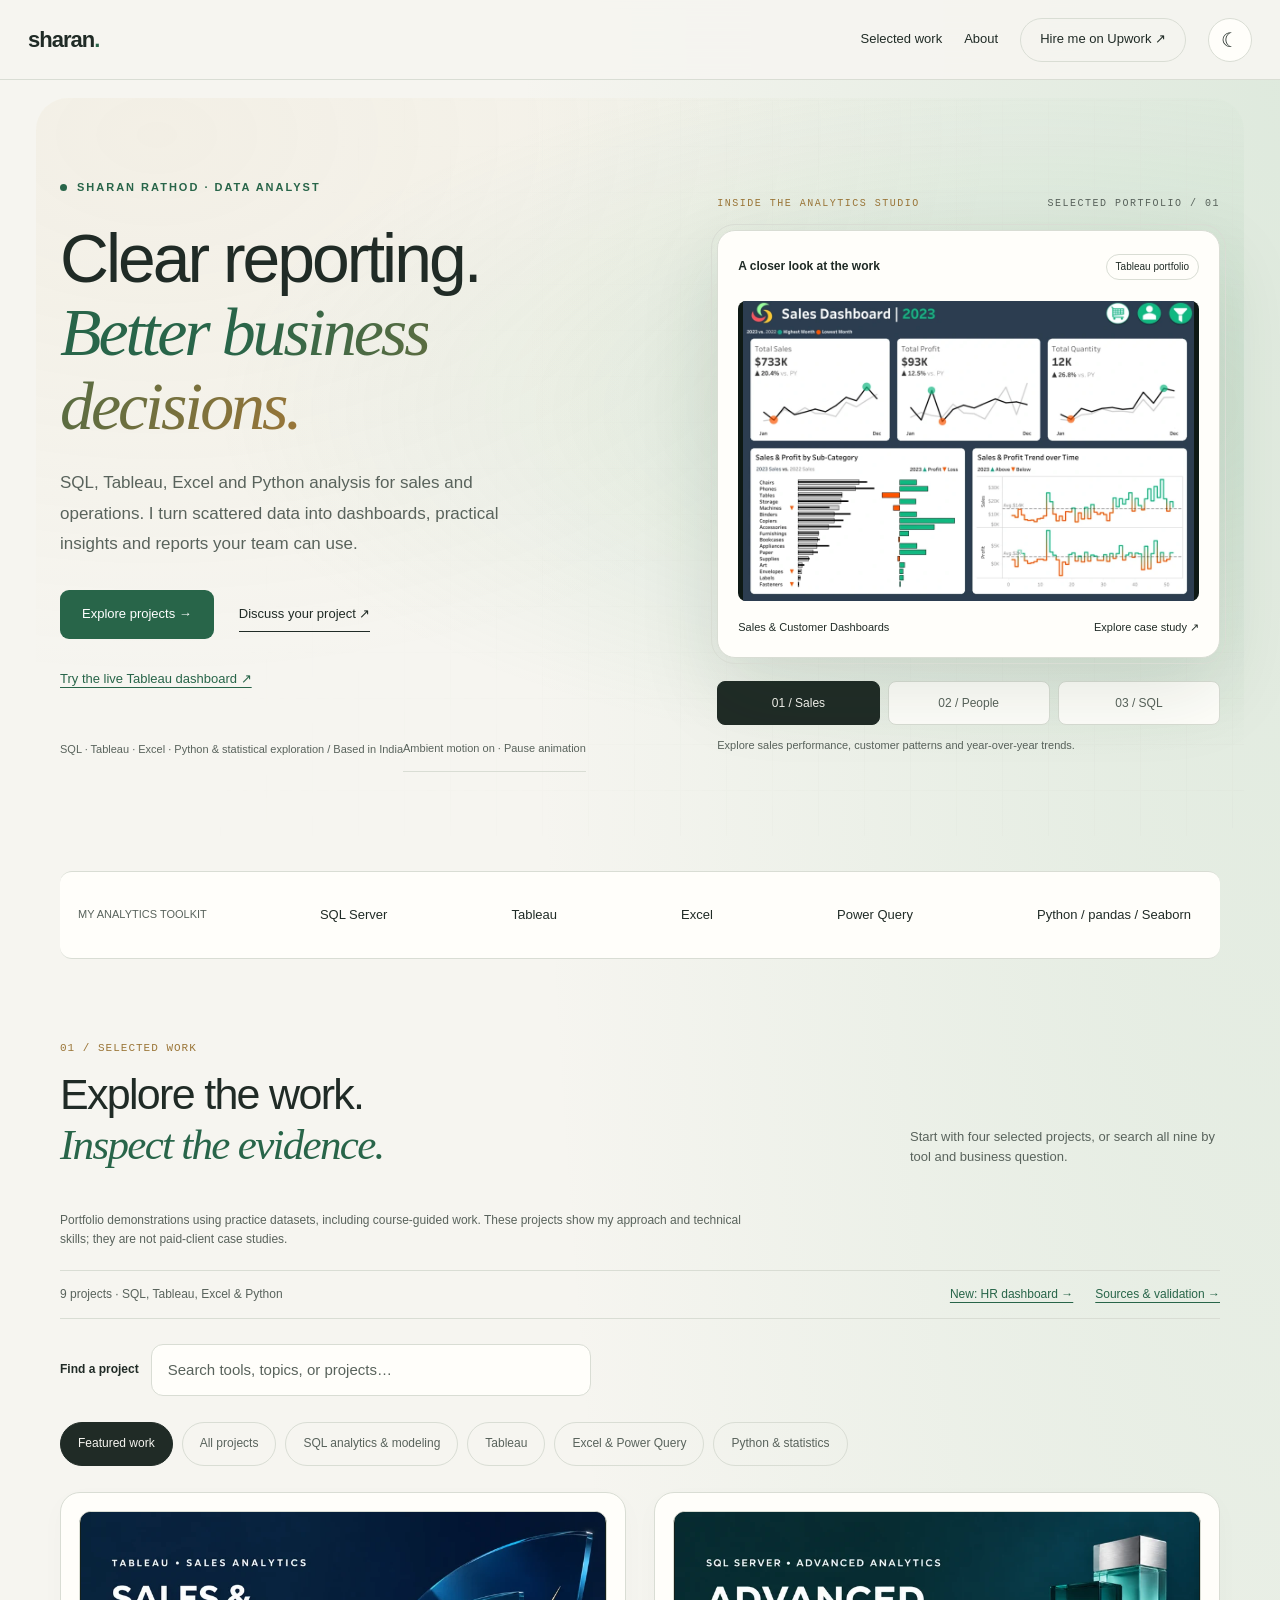
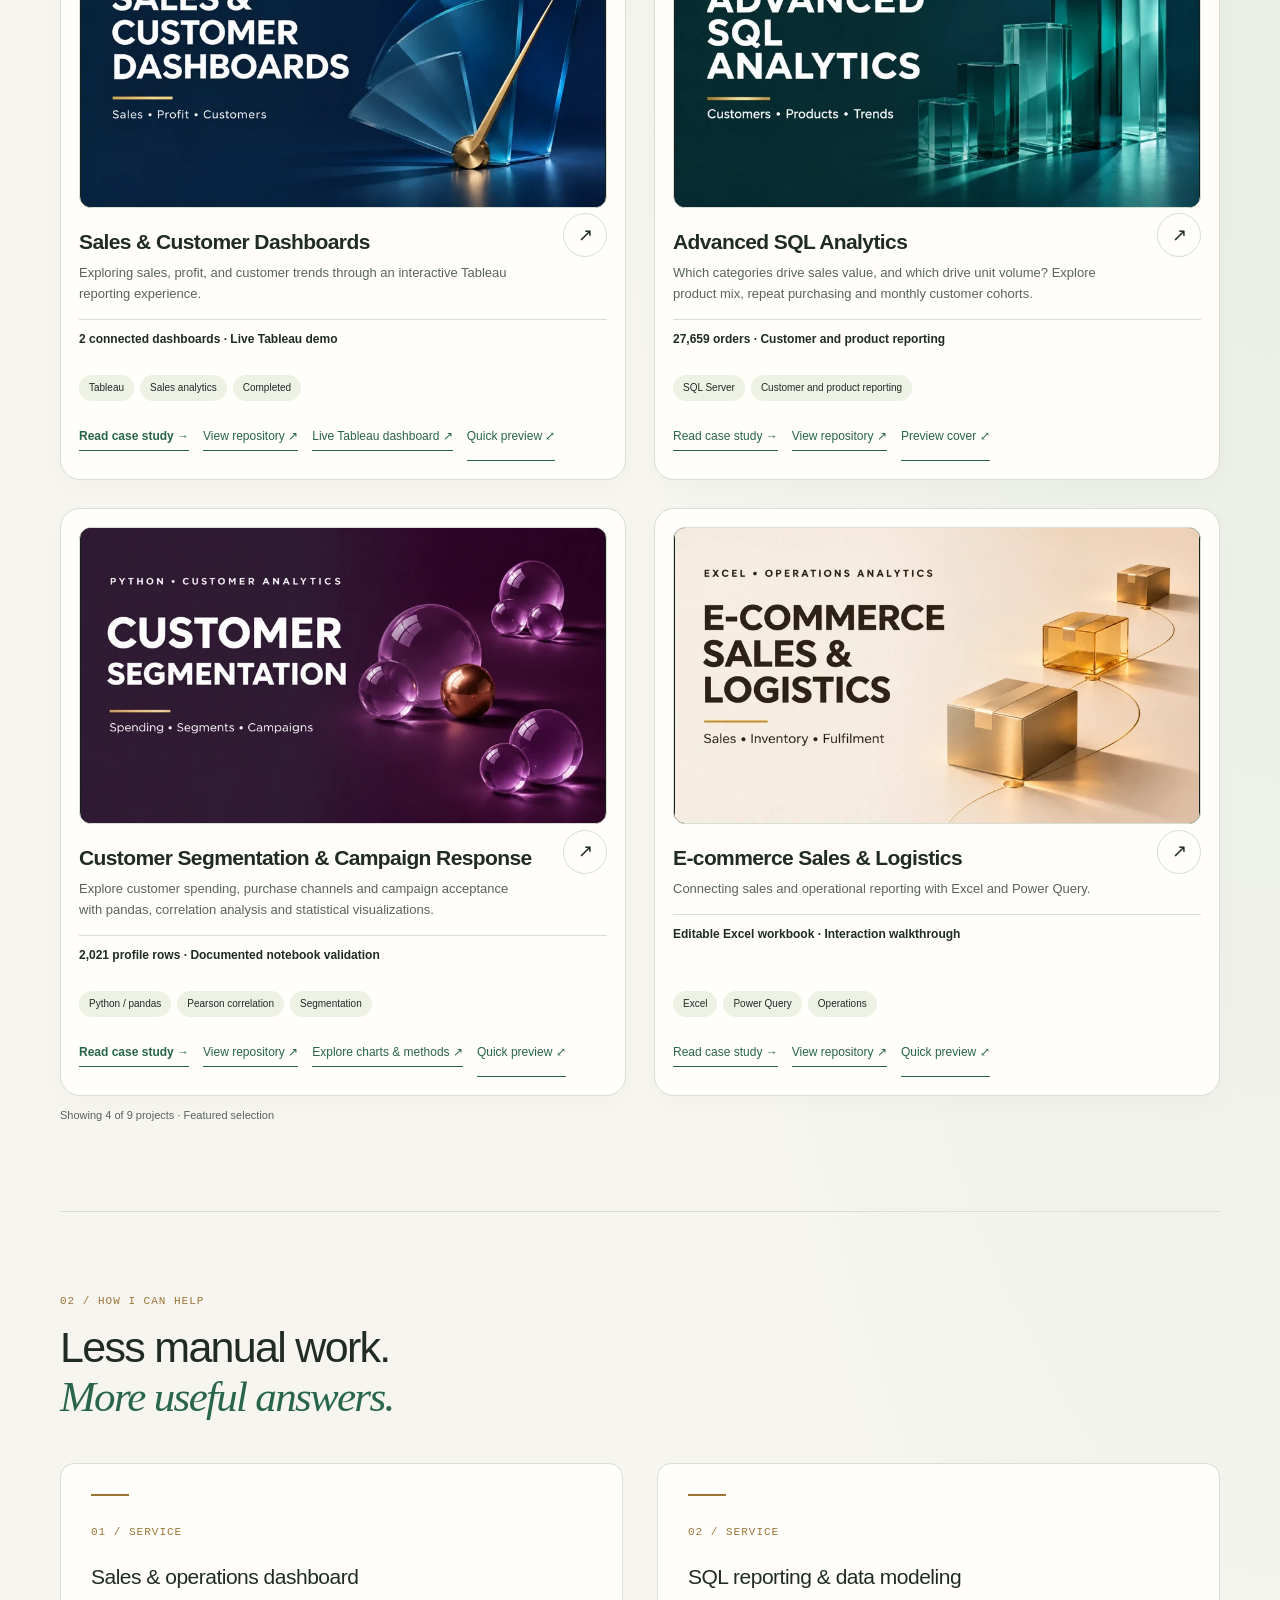
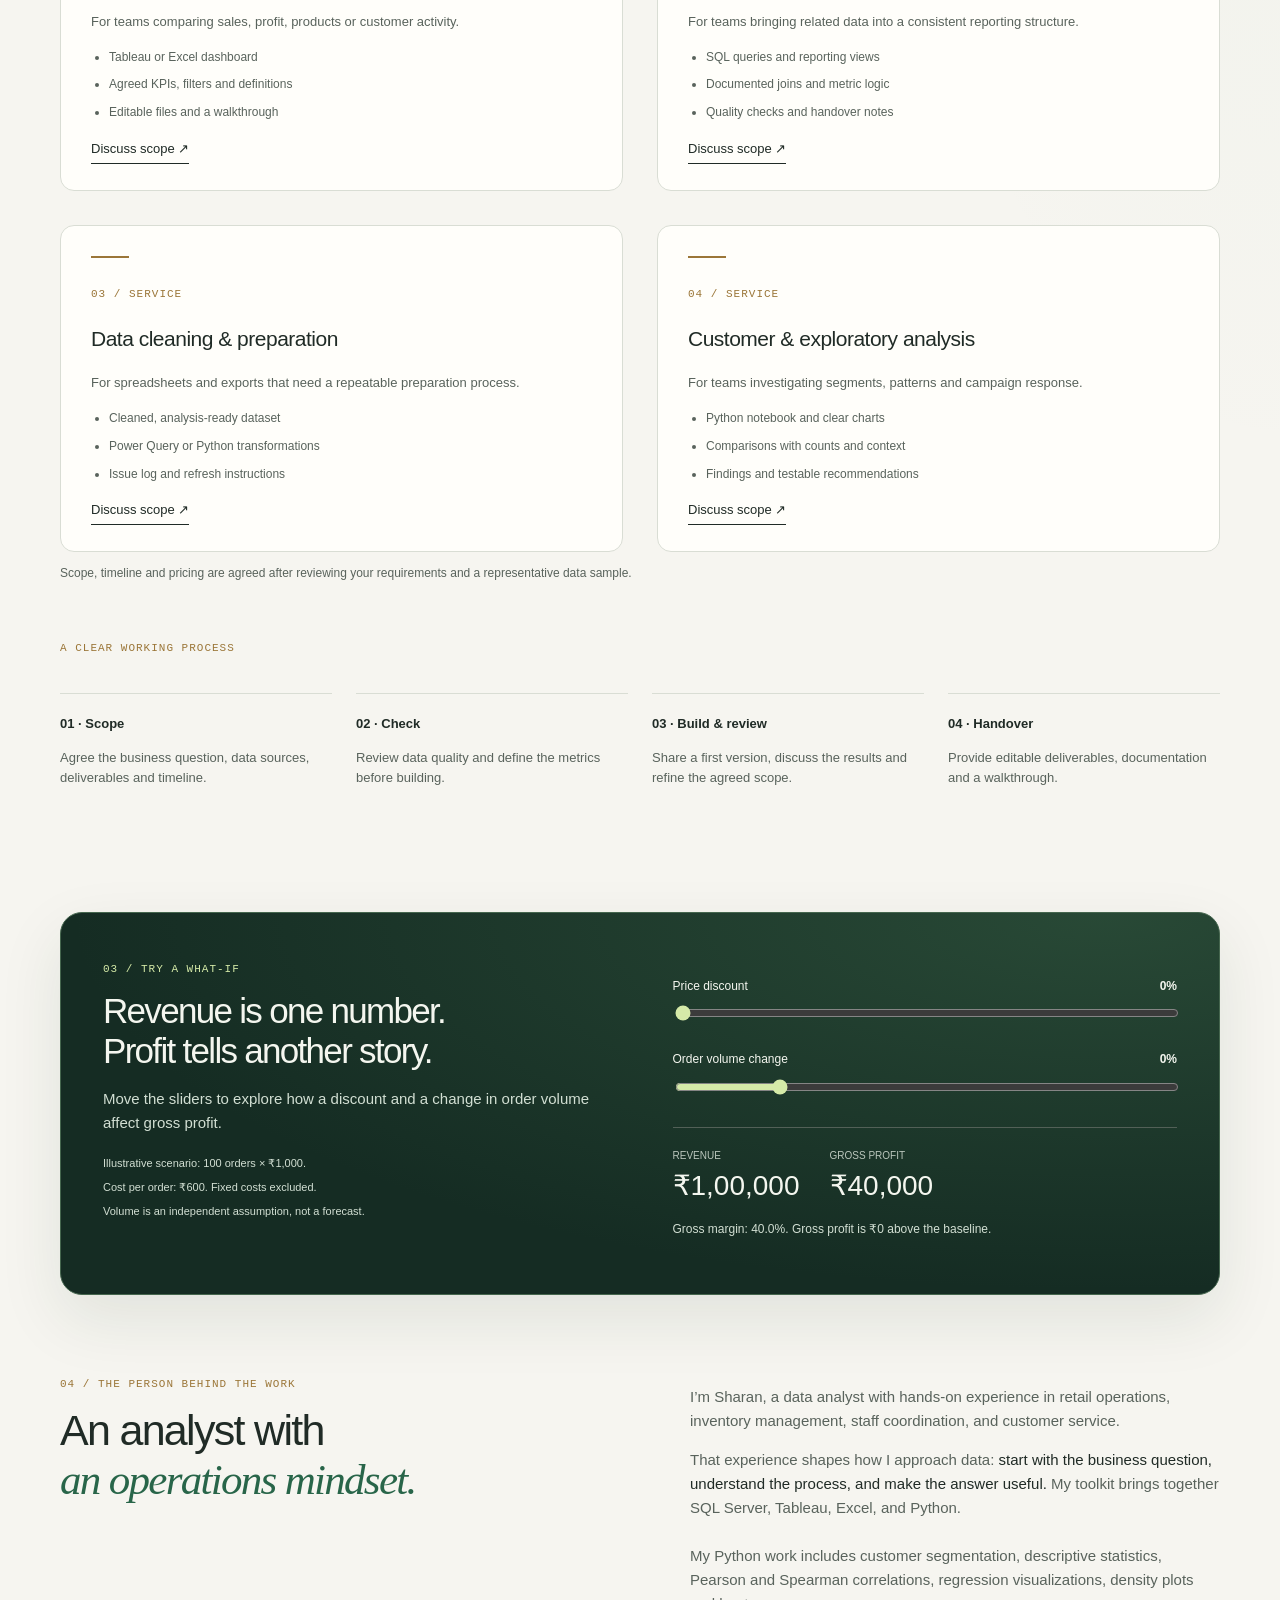
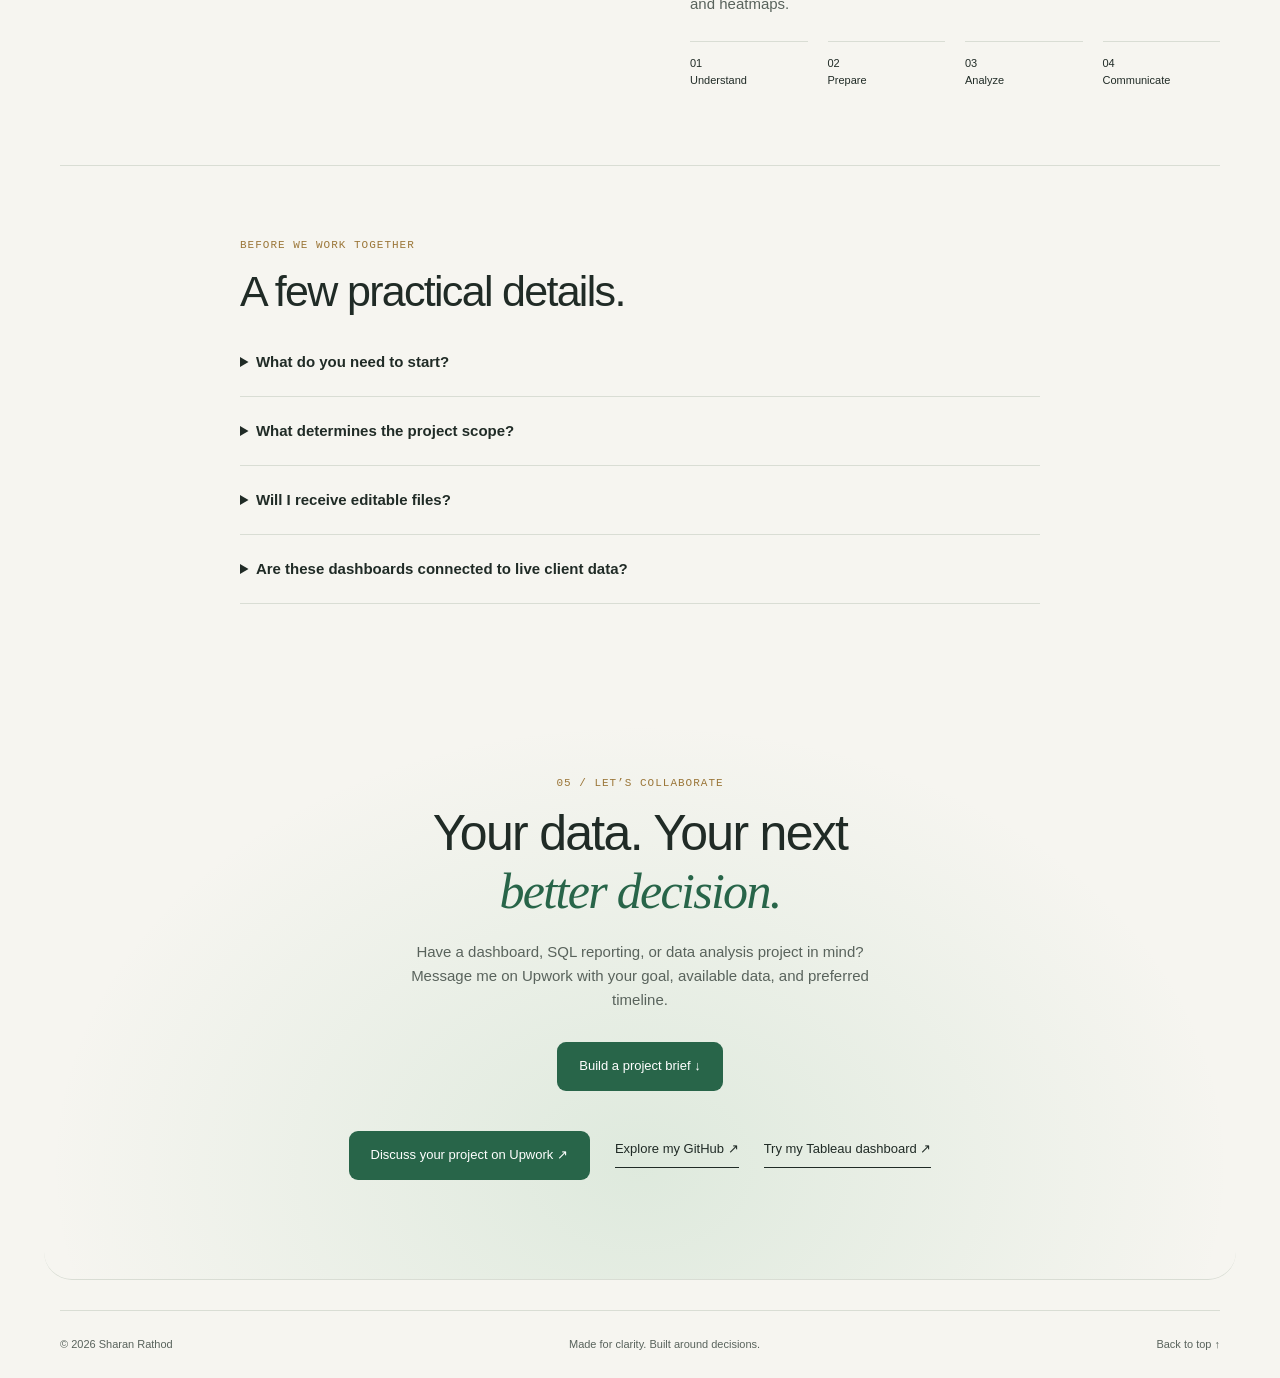
==== commit efa7002b: "Load studio enhancements and correct hero image markup" ====
--- a/index.html
+++ b/index.html
@@ -1,8 +1,8 @@
 <!DOCTYPE html>
 
-<html lang="en"><head><meta charset="utf-8"/><meta content="width=device-width,initial-scale=1" name="viewport"/><meta content="Sales, customer and operations analytics by Sharan Rathod. Explore Tableau dashboards, SQL models, Excel reports and Python statistical exploration." name="description"/><title>Sharan Rathod | SQL, Tableau, Excel &amp; Python Data Analyst</title><link href="https://sharankumarsrathod12345.github.io" rel="canonical"/><link href="/assets/favicon.svg" rel="icon" type="image/svg+xml"/><meta content="Sharan Rathod | Data Analyst" property="og:title"/><meta content="Clear dashboards. Traceable data. Practical business decisions." property="og:description"/><meta content="website" property="og:type"/><meta content="https://sharankumarsrathod12345.github.io" property="og:url"/><link rel="stylesheet" href="/assets/site.css?v=consistent-covers-1"><script>try{document.documentElement.dataset.theme=localStorage.getItem("portfolio-theme")||(matchMedia("(prefers-color-scheme: dark)").matches?"dark":"light")}catch{}</script><link rel="stylesheet" href="/assets/experience.css?v=2"></head><body><a class="skip-link" href="#main">Skip to content</a>
+<html lang="en"><head><meta charset="utf-8"/><meta content="width=device-width,initial-scale=1" name="viewport"/><meta content="Sales, customer and operations analytics by Sharan Rathod. Explore Tableau dashboards, SQL models, Excel reports and Python statistical exploration." name="description"/><title>Sharan Rathod | SQL, Tableau, Excel &amp; Python Data Analyst</title><link href="https://sharankumarsrathod12345.github.io" rel="canonical"/><link href="/assets/favicon.svg" rel="icon" type="image/svg+xml"/><meta content="Sharan Rathod | Data Analyst" property="og:title"/><meta content="Clear dashboards. Traceable data. Practical business decisions." property="og:description"/><meta content="website" property="og:type"/><meta content="https://sharankumarsrathod12345.github.io" property="og:url"/><link rel="stylesheet" href="/assets/site.css?v=consistent-covers-1"><script>try{document.documentElement.dataset.theme=localStorage.getItem("portfolio-theme")||(matchMedia("(prefers-color-scheme: dark)").matches?"dark":"light")}catch{}</script><link rel="stylesheet" href="/assets/experience.css?v=studio-3"></head><body><a class="skip-link" href="#main">Skip to content</a>
 <nav><a class="brand" href="#">sharan<span>.</span></a><div class="navlinks"><a href="#work">Selected work</a><a class="optional" href="#about">About</a><a class="pill" href="https://www.upwork.com/freelancers/~01db224cb89f18ba29?mp_source=share" rel="noopener noreferrer" target="_blank">Hire me on Upwork ↗</a></div></nav><main class="wrap" id="main">
-<header class="hero"><div><div class="eyebrow"><span class="dot"></span>Sharan Rathod · Data Analyst</div><h1>Clear reporting.<br/><em>Better business decisions.</em></h1><p class="intro">SQL, Tableau, Excel and Python analysis for sales and operations. I turn scattered data into dashboards, practical insights and reports your team can use.</p><div class="actions"><a class="btn" href="#work">Explore projects →</a><a class="textlink" href="https://www.upwork.com/freelancers/~01db224cb89f18ba29?mp_source=share" rel="noopener noreferrer" target="_blank">Discuss your project ↗</a></div><a class="hero-live" href="https://public.tableau.com/views/SalesCustomerDashboards_17912317966810/SalesDashboard" target="_blank" rel="noopener noreferrer">Try the live Tableau dashboard ↗</a><span class="tiny">SQL · Tableau · Excel · Python &amp; statistical exploration  /  Based in India</span></div><div aria-label="Sales dashboard project preview" class="hero-art"><a class="hero-preview" href="/projects/sales-customer/"><div class="charthead"><b>A closer look at the work</b><span class="tag">Tableau portfolio</span></div><img alt="Actual sales dashboard showing KPIs and performance trends" src="/assets/sales-dashboard-hero.webp" fetchpriority="high" decoding="async"/ width="1000" height="666"><div class="preview-bottom"><span>Sales &amp; Customer Dashboards</span><span>Explore case study ↗</span></div></a></div></header>
+<header class="hero"><div><div class="eyebrow"><span class="dot"></span>Sharan Rathod · Data Analyst</div><h1>Clear reporting.<br/><em>Better business decisions.</em></h1><p class="intro">SQL, Tableau, Excel and Python analysis for sales and operations. I turn scattered data into dashboards, practical insights and reports your team can use.</p><div class="actions"><a class="btn" href="#work">Explore projects →</a><a class="textlink" href="https://www.upwork.com/freelancers/~01db224cb89f18ba29?mp_source=share" rel="noopener noreferrer" target="_blank">Discuss your project ↗</a></div><a class="hero-live" href="https://public.tableau.com/views/SalesCustomerDashboards_17912317966810/SalesDashboard" target="_blank" rel="noopener noreferrer">Try the live Tableau dashboard ↗</a><span class="tiny">SQL · Tableau · Excel · Python &amp; statistical exploration  /  Based in India</span></div><div aria-label="Sales dashboard project preview" class="hero-art"><a class="hero-preview" href="/projects/sales-customer/"><div class="charthead"><b>A closer look at the work</b><span class="tag">Tableau portfolio</span></div><img alt="Actual sales dashboard showing KPIs and performance trends" src="/assets/sales-dashboard-hero.webp" fetchpriority="high" decoding="async" width="1000" height="666"><div class="preview-bottom"><span>Sales &amp; Customer Dashboards</span><span>Explore case study ↗</span></div></a></div></header>
 <div class="stack"><span>MY ANALYTICS TOOLKIT</span><b>SQL Server</b><b>Tableau</b><b>Excel</b><b>Power Query</b><b>Python / pandas / Seaborn</b></div>
 <section id="work"><div class="sectionhead"><div><span class="sectionnum">01 / SELECTED WORK</span><h2>Explore the work.<br/><em>Inspect the evidence.</em></h2></div><p>Start with four selected projects, or search all nine by tool and business question.</p></div><p class="scope-note">Portfolio demonstrations using practice datasets, including course-guided work. These projects show my approach and technical skills; they are not paid-client case studies.</p><div class="collection-note"><span>9 projects · SQL, Tableau, Excel &amp; Python</span><a href="/projects/hr-dashboard/">New: HR dashboard →</a><a href="/evidence/">Sources &amp; validation →</a></div><div aria-label="Filter projects" class="filters"><button aria-pressed="true" class="active" data-filter="featured" type="button">Featured work</button><button aria-pressed="false" class="" data-filter="all" type="button">All projects</button><button aria-pressed="false" data-filter="sql" type="button">SQL analytics &amp; modeling</button><button aria-pressed="false" data-filter="tableau" type="button">Tableau</button><button aria-pressed="false" data-filter="excel" type="button">Excel &amp; Power Query</button><button aria-pressed="false" data-filter="python" type="button">Python &amp; statistics</button></div><div class="projects"><article class="project" data-category="tableau" data-featured="false" hidden><a class="sql-cover sql-cover-card" href="/projects/hr-dashboard/"><img src="/assets/hr-cover.jpg" srcset="/assets/hr-cover-small.webp 840w, /assets/hr-cover.jpg 1672w" sizes="(max-width: 760px) calc(100vw - 62px), 540px" loading="lazy" decoding="async" alt="Human Resources Dashboard — Tableau HR analytics" width="1672" height="941"></a><div class="projecttitle"><h3>Human Resources Dashboard</h3><a class="detailbtn" href="/projects/hr-dashboard/" aria-label="Read HR Dashboard case study">↗</a></div><p>Explore 8,950 synthetic employee records through workforce KPIs, demographics, compensation and a filterable employee list.</p><p class="project-evidence">8,950 synthetic records · Workforce and employee detail</p><div class="tags"><span class="tag">Tableau</span><span class="tag">HR analytics</span><span class="tag">Two dashboard views</span></div><div class="project-links"><a href="/projects/hr-dashboard/">Read case study →</a><a href="https://github.com/sharankumarsrathod12345/human-resources-dashboard" rel="noopener noreferrer" target="_blank">View repository ↗</a></div></article>
 <article class="project" data-category="tableau" data-featured="true"><a class="sql-cover sql-cover-card" href="/projects/sales-customer/"><img src="/assets/sales-customer-card-v2.webp" srcset="/assets/sales-customer-card-v2-small.webp 840w, /assets/sales-customer-card-v2.webp 1672w" sizes="(max-width: 760px) calc(100vw - 62px), 540px" loading="lazy" decoding="async" alt="Sales &amp; customer dashboards presentation cover" width="1672" height="941"></a><div class="projecttitle"><h3>Sales &amp; Customer Dashboards</h3><a aria-label="Read Sales &amp; Customer Dashboards case study" class="detailbtn" href="/projects/sales-customer/">↗</a></div><p>Exploring sales, profit, and customer trends through an interactive Tableau reporting experience.</p><p class="project-evidence">2 connected dashboards · Live Tableau demo</p><div class="tags"><span class="tag">Tableau</span><span class="tag">Sales analytics</span><span class="tag">Completed</span></div><div class="project-links"><a class="case-link" href="/projects/sales-customer/">Read case study →</a><a href="https://github.com/sharankumarsrathod12345/sales-customer-performance-dashboards" rel="noopener noreferrer" target="_blank">View repository ↗</a><a href="https://public.tableau.com/views/SalesCustomerDashboards_17912317966810/SalesDashboard" rel="noopener noreferrer" target="_blank">Live Tableau dashboard ↗</a></div></article><article class="project" data-category="sql" data-featured="true"><a class="sql-cover sql-cover-card" href="/projects/advanced-sql-analytics/" aria-label="Read Advanced SQL Analytics case study"><img src="/assets/advanced-sql-analytics-card-v2.webp" srcset="/assets/advanced-sql-analytics-card-v2-small.webp 840w, /assets/advanced-sql-analytics-card-v2.webp 1672w" sizes="(max-width: 760px) calc(100vw - 62px), 540px" loading="lazy" decoding="async" alt="Advanced SQL Analytics cover with a teal glass column sculpture" width="1672" height="941"></a><div class="projecttitle"><h3>Advanced SQL Analytics</h3><a class="detailbtn" href="/projects/advanced-sql-analytics/" aria-label="Read Advanced SQL Analytics">↗</a></div><p>Which categories drive sales value, and which drive unit volume? Explore product mix, repeat purchasing and monthly customer cohorts.</p><p class="project-evidence">27,659 orders · Customer and product reporting</p><div class="tags"><span class="tag">SQL Server</span><span class="tag">Customer and product reporting</span></div><div class="project-links"><a href="/projects/advanced-sql-analytics/">Read case study →</a><a href="https://github.com/sharankumarsrathod12345/advanced-sql-analytics-reports">View repository ↗</a></div></article><article class="project" data-category="sql" data-featured="false" hidden><a class="sql-cover sql-cover-card" href="/projects/sql-warehouse/"><img src="/assets/sql-warehouse-card-v2.webp" srcset="/assets/sql-warehouse-card-v2-small.webp 840w, /assets/sql-warehouse-card-v2.webp 1672w" sizes="(max-width: 760px) calc(100vw - 62px), 540px" loading="lazy" decoding="async" alt="SQL data warehouse presentation cover" width="1672" height="941"></a><div class="projecttitle"><h3>SQL Data Warehouse</h3><a aria-label="Read SQL Data Warehouse case study" class="detailbtn" href="/projects/sql-warehouse/">↗</a></div><p>Bringing CRM and ERP data together in a structured foundation for business analysis.</p><p class="project-evidence">6 CRM/ERP sources · Bronze, Silver and Gold</p><div class="tags"><span class="tag">SQL Server</span><span class="tag">Medallion architecture</span><span class="tag">Data modeling</span></div><div class="project-links"><a class="case-link" href="/projects/sql-warehouse/">Read case study →</a><a href="https://github.com/sharankumarsrathod12345/sql-data-warehouse-project" rel="noopener noreferrer" target="_blank">View repository ↗</a></div></article><article class="project" data-category="sql" data-featured="false" hidden><a class="sql-cover sql-cover-card" href="/projects/sales-eda/" aria-label="Read Sales data exploration case study"><img src="/assets/sales-eda-card-v2.webp" srcset="/assets/sales-eda-card-v2-small.webp 840w, /assets/sales-eda-card-v2.webp 1672w" sizes="(max-width: 760px) calc(100vw - 62px), 540px" loading="lazy" decoding="async" alt="Sales EDA cover with an optical glass lens and layered data sheets" width="1672" height="941"></a><div class="projecttitle"><h3>Sales EDA with SQL</h3><a class="detailbtn" href="/projects/sales-eda/" aria-label="Read Sales EDA with SQL">↗</a></div><p>Explore order volume, customer purchases and the products generating the most sales in the warehouse.</p><p class="project-evidence">6 exploration steps · Reconciled CSV findings</p><div class="tags"><span class="tag">SQL Server</span><span class="tag">Exploratory data analysis</span></div><div class="project-links"><a href="/projects/sales-eda/">Read case study →</a><a href="https://github.com/sharankumarsrathod12345/medallion-warehouse-eda-analytics">View repository ↗</a></div></article><article class="project" data-category="python" data-featured="true"><a class="sql-cover sql-cover-card" href="/projects/customer-segmentation/"><img src="/assets/customer-segmentation-card-v2.webp" srcset="/assets/customer-segmentation-card-v2-small.webp 840w, /assets/customer-segmentation-card-v2.webp 1672w" sizes="(max-width: 760px) calc(100vw - 62px), 540px" loading="lazy" decoding="async" alt="Customer segmentation presentation cover" width="1672" height="941"></a><div class="projecttitle"><h3>Customer Segmentation &amp; Campaign Response</h3><a aria-label="Read Customer Segmentation &amp; Campaign Response case study" class="detailbtn" href="/projects/customer-segmentation/">↗</a></div><p>Explore customer spending, purchase channels and campaign acceptance with pandas, correlation analysis and statistical visualizations.</p><p class="project-evidence">2,021 profile rows · Documented notebook validation</p><div class="tags"><span class="tag">Python / pandas</span><span class="tag">Pearson correlation</span><span class="tag">Segmentation</span></div><div class="project-links"><a class="case-link" href="/projects/customer-segmentation/">Read case study →</a><a href="https://github.com/sharankumarsrathod12345/food-marketing-analysis-python" rel="noopener noreferrer" target="_blank">View repository ↗</a><button class="gallery-link" data-project="4">Explore charts &amp; methods ↗</button></div></article><article class="project" data-category="excel" data-featured="true"><a class="sql-cover sql-cover-card" href="/projects/ecommerce/"><img src="/assets/ecommerce-card-v2.webp" srcset="/assets/ecommerce-card-v2-small.webp 840w, /assets/ecommerce-card-v2.webp 1672w" sizes="(max-width: 760px) calc(100vw - 62px), 540px" loading="lazy" decoding="async" alt="E-commerce operations presentation cover" width="1672" height="941"></a><div class="projecttitle"><h3>E-commerce Sales &amp; Logistics</h3><a class="detailbtn" href="/projects/ecommerce/" aria-label="Read E-commerce Sales &amp; Logistics case study">↗</a></div><p>Connecting sales and operational reporting with Excel and Power Query.</p><p class="project-evidence">Editable Excel workbook · Interaction walkthrough</p><div class="tags"><span class="tag">Excel</span><span class="tag">Power Query</span><span class="tag">Operations</span></div><div class="project-links"><a href="/projects/ecommerce/">Read case study →</a><a href="https://github.com/sharankumarsrathod12345/ecommerce-sales-logistics-dashboard-excel" rel="noopener noreferrer" target="_blank">View repository ↗</a></div></article><article class="project" data-category="excel" data-featured="false" hidden=""><a class="sql-cover sql-cover-card" href="/projects/data-jobs/"><img src="/assets/jobs-card-v2.webp" srcset="/assets/jobs-card-v2-small.webp 840w, /assets/jobs-card-v2.webp 1672w" sizes="(max-width: 760px) calc(100vw - 62px), 540px" loading="lazy" decoding="async" alt="Data jobs market presentation cover" width="1672" height="941"></a><div class="projecttitle"><h3>Global Data Jobs Market</h3><a class="detailbtn" href="/projects/data-jobs/" aria-label="Read Global Data Jobs Market case study">↗</a></div><p>Explore salaries and requested skills in historical 2023 job postings using Excel, Power Query and Power Pivot.</p><p class="project-evidence">2 Excel workbooks · Historical 2023 postings</p><div class="tags"><span class="tag">Excel</span><span class="tag">Power Query</span><span class="tag">Exploratory analysis</span></div><div class="project-links"><a href="/projects/data-jobs/">Read case study →</a><a href="https://github.com/sharankumarsrathod12345/global-data-jobs-market-analysis-excel" rel="noopener noreferrer" target="_blank">View repository ↗</a></div></article><article class="project" data-category="python" data-featured="false" hidden=""><a class="sql-cover sql-cover-card" href="/projects/movie-analysis/"><img src="/assets/movie-analysis-card-v2.webp" srcset="/assets/movie-analysis-card-v2-small.webp 840w, /assets/movie-analysis-card-v2.webp 1672w" sizes="(max-width: 760px) calc(100vw - 62px), 540px" loading="lazy" decoding="async" alt="Movie genre analysis presentation cover" width="1672" height="941"></a><div class="projecttitle"><h3>Movie Catalogue &amp; Genre Analysis</h3><a aria-label="Read Movie Catalogue &amp; Genre Analysis case study" class="detailbtn" href="/projects/movie-analysis/">↗</a></div><p>Investigate genres, ratings, budgets and revenue using pandas, Spearman correlation, regression plots and heatmaps.</p><p class="project-evidence">10,865 unique movies · Documented notebook validation</p><div class="tags"><span class="tag">Python / pandas</span><span class="tag">Spearman correlation</span><span class="tag">Regression plots</span></div><div class="project-links"><a class="case-link" href="/projects/movie-analysis/">Read case study →</a><a href="https://github.com/sharankumarsrathod12345/movie-genre-analysis-python" rel="noopener noreferrer" target="_blank">View repository ↗</a><button class="gallery-link" data-project="5">Explore charts &amp; methods ↗</button></div></article></div><p aria-live="polite" class="count" id="project-count" role="status">Showing 4 featured projects · 9 projects in the collection</p></section>
@@ -15,4 +15,4 @@
 <script>const projects=[{"title": "Sales & Customer Dashboards", "body": "<p><a class=\"btn\" href=\"/projects/sales-customer/\">Read the full case study \u2192</a></p><p>Two connected Tableau dashboards for reviewing annual sales performance and customer purchasing activity.</p><h3>Business questions</h3><p>How do sales, profit and quantity compare with the previous year? Which products, periods and customers warrant investigation?</p><h3>What I built</h3><p>Sales and customer KPI views, monthly comparisons, weekly trends, product and geographic filters, and navigation between dashboards.</p><h3>What to explore</h3><p>Select a year, compare product subcategories, then switch to customer activity. Compare sales and profit together: a high-sales product is not necessarily a high-profit product.</p><img src=\"/assets/customer-dashboard.png\" alt=\"Actual customer dashboard preview\" loading=\"lazy\"><p class=\"tiny\">Descriptive portfolio project. It does not claim a measured client improvement.</p><div class=\"actions\"><a class=\"btn\" target=\"_blank\" rel=\"noopener noreferrer\" href=\"https://github.com/sharankumarsrathod12345/sales-customer-performance-dashboards\">Inspect project \u2197</a><a class=\"textlink\" target=\"_blank\" rel=\"noopener noreferrer\" href=\"https://public.tableau.com/views/SalesCustomerDashboards_17912317966810/SalesDashboard\">Open live dashboard \u2197</a></div>"}, {"title": "SQL Data Warehouse", "body": "<p><a class=\"btn\" href=\"/projects/sql-warehouse/\">Read the full case study \u2192</a></p><p>A SQL Server portfolio implementation integrating six CRM and ERP CSV sources into a reporting model.</p><h3>What I built</h3><p>Bronze source tables and bulk loading; Silver cleaning and transformation procedures; Gold customer, product and sales views; and data-quality check scripts.</p><h3>Reporting purpose</h3><p>Separate raw inputs from transformations so customer and product attributes can be used consistently in sales reporting.</p><h3>Technical boundaries</h3><p>Full reloads and current-state reporting. Gold objects are views. Incremental loading, historical dimension management and production benchmarks are outside the demonstrated scope.</p><div class=\"actions\"><a class=\"btn\" target=\"_blank\" rel=\"noopener noreferrer\" href=\"https://github.com/sharankumarsrathod12345/sql-data-warehouse-project\">Inspect project \u2197</a></div>"}, {"title": "E-commerce Sales & Logistics", "body": "<figure class=\"sql-cover\"><a href=\"/assets/ecommerce-cover.jpg\"><img src=\"/assets/ecommerce-cover.jpg\" width=\"1920\" height=\"1080\" loading=\"lazy\" decoding=\"async\" alt=\"E-commerce operations presentation cover\"></a><figcaption><a href=\"/assets/ecommerce-cover.jpg\" download>Download presentation cover \u00b7 JPG \u00b7 1920 \u00d7 1080</a></figcaption></figure><p>An interactive Excel workbook exploring transaction patterns, sales channels, customer ratings and delivery performance.</p><h3>What to explore</h3><p>Order volumes, product and customer segments, geographic patterns, delivery durations and average ratings.</p><h3>Deliverables</h3><p>Dashboard workbook, source workbook, screenshot and an interaction walkthrough are available in the repository.</p><h3>Interpretation</h3><p>Average delivery time needs a service target for context. Channel sales alone do not establish conversion rates. This project demonstrates reporting, not measured revenue growth.</p><div class=\"actions\"><a class=\"btn\" target=\"_blank\" rel=\"noopener noreferrer\" href=\"https://github.com/sharankumarsrathod12345/ecommerce-sales-logistics-dashboard-excel\">Inspect project \u2197</a></div><figure><img src=\"/assets/ecommerce.png\" alt=\"Original Excel dashboard preview\" loading=\"lazy\"></figure>"}, {"title": "Global Data Jobs Market", "body": "<figure class=\"sql-cover\"><a href=\"/assets/jobs-cover.jpg\"><img src=\"/assets/jobs-cover.jpg\" width=\"1920\" height=\"1080\" loading=\"lazy\" decoding=\"async\" alt=\"Data jobs market presentation cover\"></a><figcaption><a href=\"/assets/jobs-cover.jpg\" download>Download presentation cover \u00b7 JPG \u00b7 1920 \u00d7 1080</a></figcaption></figure><p>Two Excel workbooks exploring roles, reported salaries and requested skills in historical 2023 job postings.</p><h3>What I built</h3><p>A salary dashboard with dynamic filtering, plus an analytical workbook using Power Query, Power Pivot relationships, PivotTables and median-salary measures.</p><h3>Business question</h3><p>How do salary distributions and requested skills vary across roles and countries?</p><h3>Interpretation</h3><p>Course-provided historical data, not a current market tracker. Missing salaries and geography affect comparisons; a skill\u2013salary relationship does not establish causation.</p><div class=\"actions\"><a class=\"btn\" target=\"_blank\" rel=\"noopener noreferrer\" href=\"https://github.com/sharankumarsrathod12345/global-data-jobs-market-analysis-excel\">Inspect project \u2197</a></div><figure><img src=\"/assets/jobs.png\" alt=\"Original Excel dashboard preview\" loading=\"lazy\"></figure>"}, {"title": "Customer Segmentation & Campaign Response", "body": "<p><a class=\"btn\" href=\"/projects/customer-segmentation/\">Read the full case study \u2192</a></p><p>A course-based Python project exploring customer profiles, spending, purchase channels and campaign response.</p><h3>Methods demonstrated</h3><p>Duplicate and missing-value checks, feature engineering, group-level rates, Pearson correlation, correlation heatmaps, density plots and exploratory regression overlays using pandas, NumPy, Matplotlib and Seaborn.</p><h3>Two views of the work</h3><p>The published repository provides a refined analysis with metric definitions, aggregate tables and a business summary. The gallery below preserves selected saved charts from the original notebook supplied for this portfolio.</p><p class=\"tiny\">In these original charts, \u201cAccepted_Campaigns\u201d means acceptance of any recorded campaign, including the latest one. It is not the latest-campaign response rate used in parts of the refined repository.</p><h3>Selected notebook charts</h3><p class=\"tiny\">Saved outputs, not interactive charts. Open a chart to inspect the full image.</p><div class=\"chart-gallery\"><figure><a href=\"/assets/food-24.png\" target=\"_blank\" rel=\"noopener noreferrer\"><img src=\"/assets/food-24.png\" alt=\"Campaign acceptance by age\" loading=\"lazy\"></a><figcaption><strong>Campaign acceptance by age</strong><br>Mean of the any-campaign acceptance indicator within each age group.</figcaption></figure><figure><a href=\"/assets/food-38.png\" target=\"_blank\" rel=\"noopener noreferrer\"><img src=\"/assets/food-38.png\" alt=\"Spending and web purchases\" loading=\"lazy\"></a><figcaption><strong>Spending and web purchases</strong><br>Density contours, marginal distributions and an exploratory regression overlay.</figcaption></figure><figure><a href=\"/assets/food-60.png\" target=\"_blank\" rel=\"noopener noreferrer\"><img src=\"/assets/food-60.png\" alt=\"Campaign acceptance by marital status\" loading=\"lazy\"></a><figcaption><strong>Campaign acceptance by marital status</strong><br>Within-group percentage accepting at least one recorded campaign.</figcaption></figure></div><h3>Interpretation</h3><p>These are descriptive and exploratory relationships. The fitted lines do not establish causality, out-of-sample prediction quality or a tested business intervention.</p><div class=\"actions\"><a class=\"btn\" href=\"https://github.com/sharankumarsrathod12345/food-marketing-analysis-python\" target=\"_blank\" rel=\"noopener noreferrer\">Inspect Python project \u2197</a><a class=\"textlink\" href=\"https://github.com/sharankumarsrathod12345/food-marketing-analysis-python/blob/main/docs/business-summary.md\" target=\"_blank\" rel=\"noopener noreferrer\">Read business summary \u2197</a></div>"}, {"title": "Movie Catalogue & Genre Analysis", "body": "<p>A course-based Python exploration of movie genres, audience ratings, popularity, budgets and reported revenue.</p><h3>Methods demonstrated</h3><p>Deduplication, missing-value review, expanding multi-genre records, grouped descriptive statistics, Spearman correlation, Seaborn regression plots and genre-by-year heatmaps.</p><h3>Two views of the work</h3><p>The published repository provides a refined analysis of overlapping genres, rating denominators and financial-data coverage. The gallery below preserves selected saved regression plots from the original uploaded notebook.</p><p class=\"tiny\">These original plots filter to movies with at least 50 votes but do not exclude all zero financial values. The refined repository applies a positive-budget and positive-revenue subset for financial comparisons.</p><h3>Selected notebook charts</h3><p class=\"tiny\">Saved outputs, not interactive charts. Open a chart to inspect the full image.</p><div class=\"chart-gallery\"><figure><a href=\"/assets/movie-43.png\" target=\"_blank\" rel=\"noopener noreferrer\"><img src=\"/assets/movie-43.png\" alt=\"Ratings and reported revenue\" loading=\"lazy\"></a><figcaption><strong>Ratings and reported revenue</strong><br>Exploratory fitted line for movies with at least 50 votes.</figcaption></figure><figure><a href=\"/assets/movie-46.png\" target=\"_blank\" rel=\"noopener noreferrer\"><img src=\"/assets/movie-46.png\" alt=\"Popularity and reported revenue\" loading=\"lazy\"></a><figcaption><strong>Popularity and reported revenue</strong><br>Visual association in the uploaded notebook; not a revenue forecast.</figcaption></figure><figure><a href=\"/assets/movie-50.png\" target=\"_blank\" rel=\"noopener noreferrer\"><img src=\"/assets/movie-50.png\" alt=\"Budget and popularity\" loading=\"lazy\"></a><figcaption><strong>Budget and popularity</strong><br>Scatterplot with a fitted trend and uncertainty band.</figcaption></figure></div><h3>Interpretation</h3><p>These are descriptive and exploratory relationships. The fitted lines do not establish causality, out-of-sample prediction quality or a tested business intervention.</p><div class=\"actions\"><a class=\"btn\" href=\"https://github.com/sharankumarsrathod12345/movie-genre-analysis-python\" target=\"_blank\" rel=\"noopener noreferrer\">Inspect Python project \u2197</a><a class=\"textlink\" href=\"https://github.com/sharankumarsrathod12345/movie-genre-analysis-python/blob/main/docs/business-summary.md\" target=\"_blank\" rel=\"noopener noreferrer\">Read business summary \u2197</a></div>"}];
 const dialog=document.getElementById('project-dialog');document.querySelectorAll('[data-project]').forEach(b=>b.addEventListener('click',()=>{let p=projects[Number(b.dataset.project)];document.getElementById('dialog-title').textContent=p.title;document.getElementById('dialog-body').innerHTML=p.body;dialog.showModal()}));dialog.querySelector('.close').onclick=()=>dialog.close();dialog.addEventListener('click',e=>{if(e.target===dialog){const r=dialog.getBoundingClientRect();if(e.clientX<r.left||e.clientX>r.right||e.clientY<r.top||e.clientY>r.bottom)dialog.close()}});
 const money=n=>'₹'+Math.round(n).toLocaleString('en-IN');function calculate(){let d=Number(document.getElementById('discount').value),v=Number(document.getElementById('volume').value),orders=100*(1+v/100),revenue=orders*1000*(1-d/100),profit=revenue-orders*600;document.getElementById('discount-label').textContent=d+'%';document.getElementById('volume-label').textContent=(v>0?'+':'')+v+'%';document.getElementById('revenue').textContent=money(revenue);document.getElementById('profit').textContent=money(profit);let diff=profit-40000;document.getElementById('takeaway').textContent=`Gross margin: ${(profit/revenue*100).toFixed(1)}%. Gross profit is ${money(Math.abs(diff))} ${diff>=0?'above':'below'} the baseline.`}['discount','volume'].forEach(id=>document.getElementById(id).addEventListener('input',calculate));calculate();document.getElementById('year').textContent=new Date().getFullYear();document.getElementById('brief-toggle').onclick=()=>{let form=document.getElementById('brief');form.hidden=!form.hidden;document.getElementById('brief-toggle').setAttribute('aria-expanded',!form.hidden);if(!form.hidden)document.getElementById('service').focus()};document.getElementById('brief').onsubmit=e=>{e.preventDefault();let txt=`PROJECT BRIEF\nService: ${document.getElementById('service').value}\n\nGoal & data:\n${document.getElementById('description').value}\n\nTimeline: ${document.getElementById('timeline').value||'To discuss'}\n`;let u=URL.createObjectURL(new Blob([txt],{type:'text/plain'}));let a=document.createElement('a');a.href=u;a.download='project-brief.txt';a.click();document.getElementById('brief-status').textContent='Your brief is ready. Attach the downloaded file in your conversation with Sharan.';setTimeout(()=>URL.revokeObjectURL(u),1000)};
-</script><script src="/assets/experience.js?v=2" defer></script></body></html>
+</script><script src="/assets/experience.js?v=studio-3" defer></script></body></html>
--- a/assets/experience.css
+++ b/assets/experience.css
@@ -13,3 +13,51 @@
 /* Evidence-led portfolio pass */
 .collection-note{display:flex;flex-wrap:wrap;align-items:center;gap:10px 22px;padding:14px 0;border-top:1px solid var(--line);border-bottom:1px solid var(--line);font-size:12px;margin:20px 0}.collection-note span{color:var(--muted);margin-right:auto}.collection-note a{color:var(--green);text-decoration:underline;text-underline-offset:4px}.hero-live{display:block;width:fit-content;color:var(--green);font-size:13px;text-decoration:underline;text-underline-offset:4px;margin:0 0 24px}.project .project-evidence{font-size:12px;line-height:1.6;font-weight:600;color:var(--ink);margin:0 0 16px;padding:10px 0;border-top:1px solid var(--line);max-width:none}.project-brief{display:grid;grid-template-columns:repeat(3,minmax(0,1fr));gap:22px;padding:24px;background:var(--surface);border:1px solid var(--line);border-radius:14px;margin:20px 0 36px}.project-brief span{font-size:10px;font-weight:bold;letter-spacing:1px;color:var(--green)}.project-brief p{font-size:13px;line-height:1.7;margin:8px 0 0}.project-brief>a{grid-column:1/-1;font-size:12px;color:var(--green);text-decoration:underline;text-underline-offset:4px}.project .preview-button{min-height:44px}.navlinks .pill,.case-links a:not(.btn){min-height:44px;display:inline-flex;align-items:center}.lightbox-stage img{cursor:zoom-in}.lightbox-stage.zoomed img{cursor:zoom-out}.project-search input::-webkit-search-cancel-button{cursor:pointer}html[data-theme=dark] :focus-visible{outline-color:#c1df9e}.case-body section[id]{scroll-margin-top:110px}
 @media(max-width:760px){.project-brief{grid-template-columns:1fr;gap:18px;padding:20px}.project .projecttitle h3{font-size:21px;line-height:1.35}.project>p{font-size:14px;line-height:1.7}.project .project-evidence{font-size:13px}.project-links{font-size:13px}.collection-note{gap:12px 18px}.collection-note span{flex-basis:100%}.hero{padding-bottom:45px}#work{padding-top:45px}}
+
+/* Studio atmosphere — lightweight, content-first, no external dependencies. */
+:root{--studio-gold:#9b7638;--studio-glow:#78b88c30}
+html[data-theme=dark]{--bg:#0c1714;--surface:#15251f;--white:#15251f;--line:#30493f;--green:#a8ddbb;--studio-gold:#dac18a;--studio-glow:#55bd8c25}
+body{background-image:radial-gradient(ellipse at 100% 0%,var(--studio-glow),transparent 42%);background-repeat:no-repeat}
+.hero{isolation:isolate;gap:54px;min-height:660px}
+.hero:before{inset:18px -24px 35px;z-index:-2;border-radius:32px;background:radial-gradient(ellipse at 82% 42%,var(--studio-glow),transparent 58%),radial-gradient(ellipse at 10% 5%,#d6b76e15,transparent 55%)}
+.hero:after{content:"";position:absolute;z-index:-1;pointer-events:none;inset:20px -24px 35px;border-radius:32px;background-image:linear-gradient(var(--line) 1px,transparent 1px),linear-gradient(90deg,var(--line) 1px,transparent 1px);background-size:46px 46px;opacity:.22;mask-image:linear-gradient(100deg,transparent 22%,#000 100%);animation:studio-grid 24s ease-in-out infinite alternate}
+@keyframes studio-grid{to{transform:translateY(12px);opacity:.34}}
+.hero h1{font-size:clamp(46px,5.3vw,74px);line-height:1.08}
+.hero h1 em{background:linear-gradient(115deg,var(--green) 30%,var(--studio-gold));background-clip:text;-webkit-background-clip:text;color:transparent}
+.eyebrow{color:var(--green)}.hero-art{padding:26px 0 0;min-width:0}
+.hero-preview{position:relative;border-radius:18px;padding:20px;box-shadow:0 32px 80px #153f2520,0 1px 0 #ffffff66 inset}
+.hero-preview:before{content:"";position:absolute;inset:-7px;border:1px solid var(--line);border-radius:24px;pointer-events:none}
+.hero-preview .charthead{gap:12px;min-height:32px}
+.hero-preview img{width:100%;height:300px;max-height:none;object-fit:contain;background:#0e1915;border-radius:8px}
+.studio-caption{display:flex;justify-content:space-between;gap:12px;font:10px/1.6 monospace;letter-spacing:1.5px;text-transform:uppercase;color:var(--muted);margin:0 0 18px}
+.studio-caption span:first-child{color:var(--studio-gold)}
+.showcase-controls{display:flex;gap:8px;margin:23px 0 12px}
+.showcase-controls button{flex:1;min-height:44px;padding:9px 10px;font:12px Arial,sans-serif;background:var(--surface);color:var(--muted);border:1px solid var(--line);border-radius:8px;transition:background .2s,transform .2s}
+.showcase-controls button[aria-pressed=true]{background:var(--ink);color:var(--bg);border-color:var(--ink)}
+.showcase-controls button:hover{transform:translateY(-2px)}
+.showcase-note{font-size:11px;min-height:36px;margin:8px 0;color:var(--muted)}
+.motion-toggle{font-size:11px;line-height:1.4;min-height:44px;border:0;border-bottom:1px solid var(--line);background:transparent;color:var(--muted);padding:8px 0;margin-top:14px}
+.stack{border-radius:12px;padding:24px 18px;background:var(--surface)}
+.stack b{background:transparent;border-color:transparent;padding:8px 10px}
+.sectionnum{color:var(--studio-gold)}
+.sectionhead h2{max-width:650px}
+.project{border-radius:20px;padding:18px;box-shadow:0 8px 26px #12372506}
+.project .sql-cover-card{border-radius:12px}
+.project .sql-cover-card img{transition:transform .6s cubic-bezier(.2,.7,.2,1)}
+.projecttitle h3{font-weight:600;letter-spacing:-.6px}
+.project .tag{background:var(--accent-soft);border-color:transparent}
+.service{position:relative;overflow:hidden;padding:30px}
+.service:before{content:"";display:block;width:38px;height:2px;background:var(--studio-gold);margin-bottom:22px;transition:width .35s}
+.service:hover:before{width:80px}
+.lab{background:radial-gradient(ellipse at 90% 0%,#416e4e70,transparent 70%),#152c23;border:1px solid #45664e;border-radius:22px;box-shadow:0 24px 65px #16372518}
+.laboutput strong{font-variant-numeric:tabular-nums}
+.contact{position:relative;isolation:isolate;margin-bottom:30px}
+.contact:before{content:"";position:absolute;inset:20px -16px 0;border-radius:28px;z-index:-1;background:radial-gradient(ellipse at 50% 80%,var(--studio-glow),transparent 70%);border-bottom:1px solid var(--line)}
+.faq details{padding:22px 0}.faq summary{font-weight:600}
+.faq details[open] summary{color:var(--green)}
+body[data-motion=off] *,body[data-motion=off] *:before,body[data-motion=off] *:after{animation:none!important;transition:none!important;scroll-behavior:auto!important}
+body[data-motion=off] .reveal-ready{opacity:1;transform:none}
+@media(hover:hover) and (pointer:fine){.project .sql-cover-card:hover img{transform:scale(1.025)}}
+@media(max-width:760px){.hero{min-height:0;gap:26px}.hero:before,.hero:after{inset:10px -12px 20px}.hero-art{padding:10px 4px 0}.hero-preview{padding:15px}.hero-preview img{height:auto;aspect-ratio:16/10}.studio-caption{font-size:9px;letter-spacing:1px}.showcase-controls{margin-top:20px}.project{padding:12px}.service{padding:24px}.stack{padding:18px 10px}.stack span{text-align:left}.hero h1{font-size:clamp(42px,10vw,64px)}}
+@media(prefers-reduced-motion:reduce){.hero:after{animation:none}.project .sql-cover-card:hover img{transform:none}}
+@media print{.hero:after,.hero:before,.motion-toggle,.showcase-controls,.studio-caption{display:none}.hero h1 em{background:none;color:inherit}}
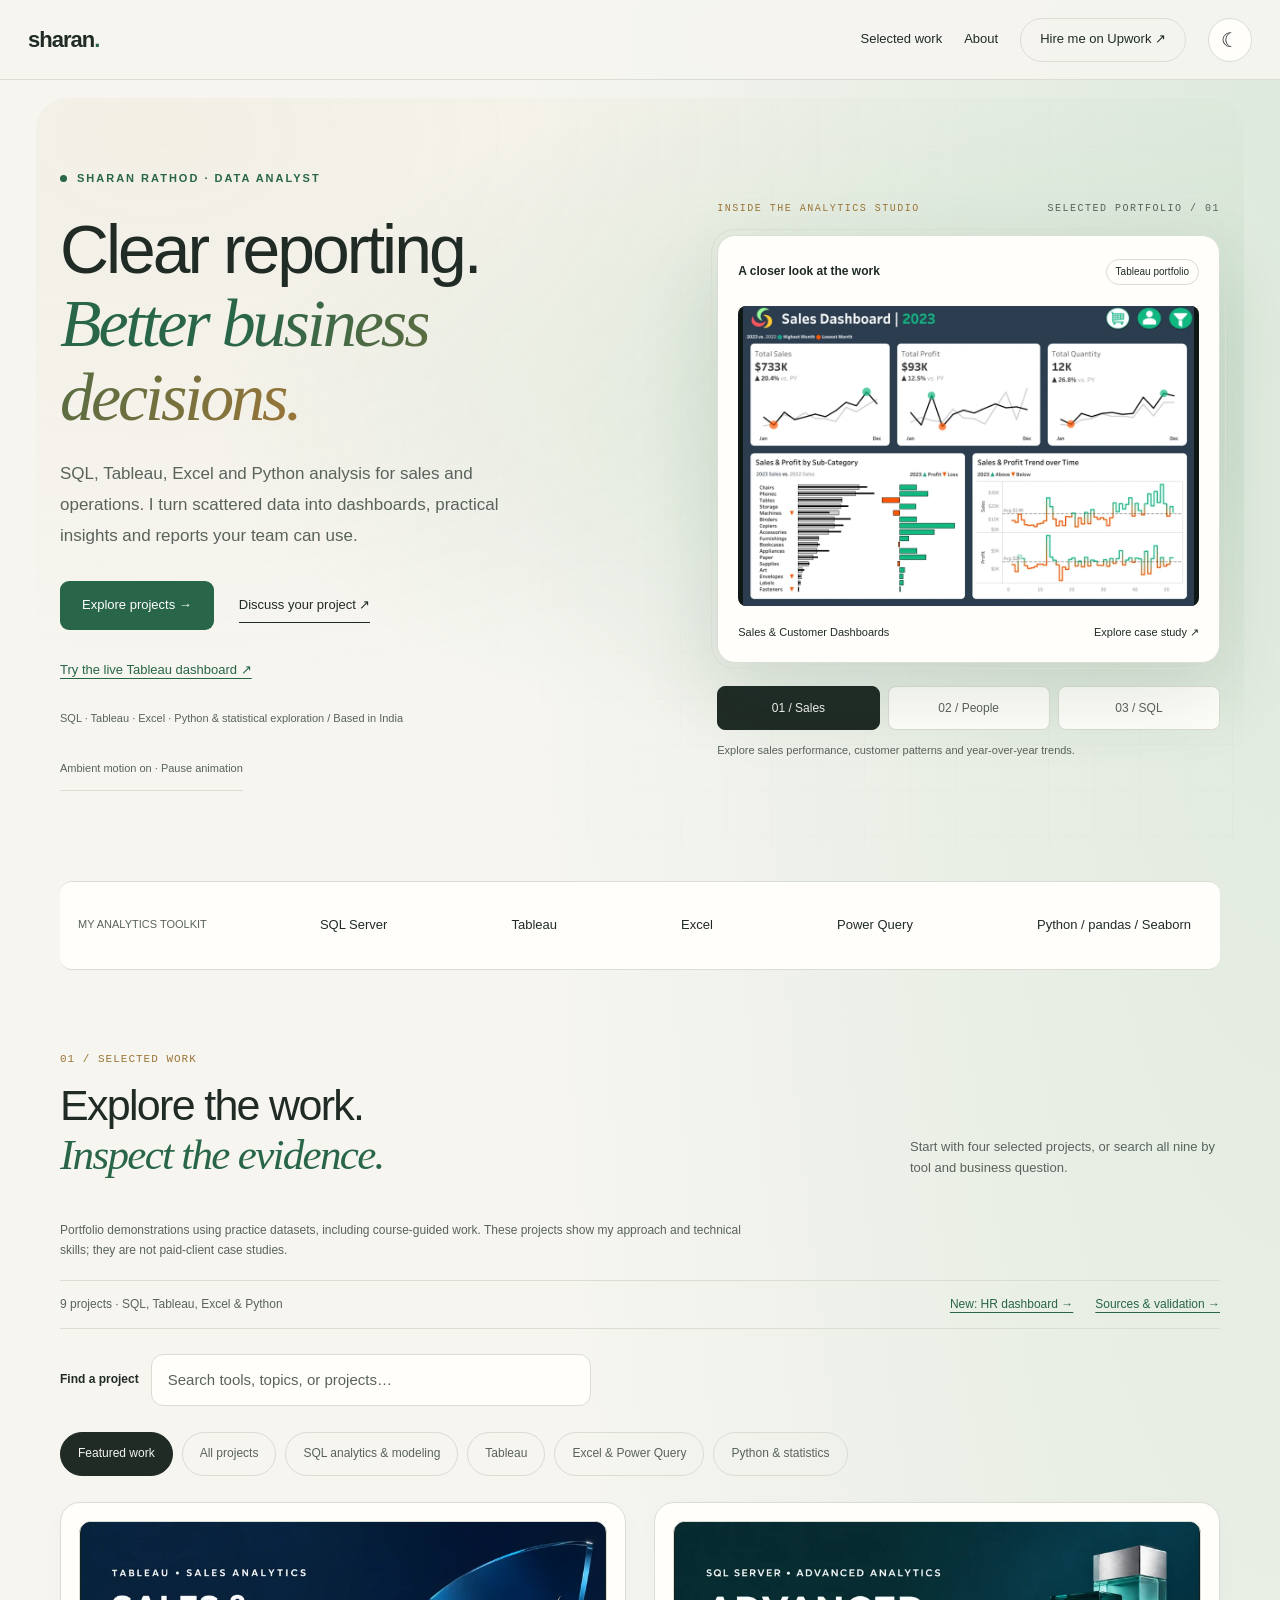
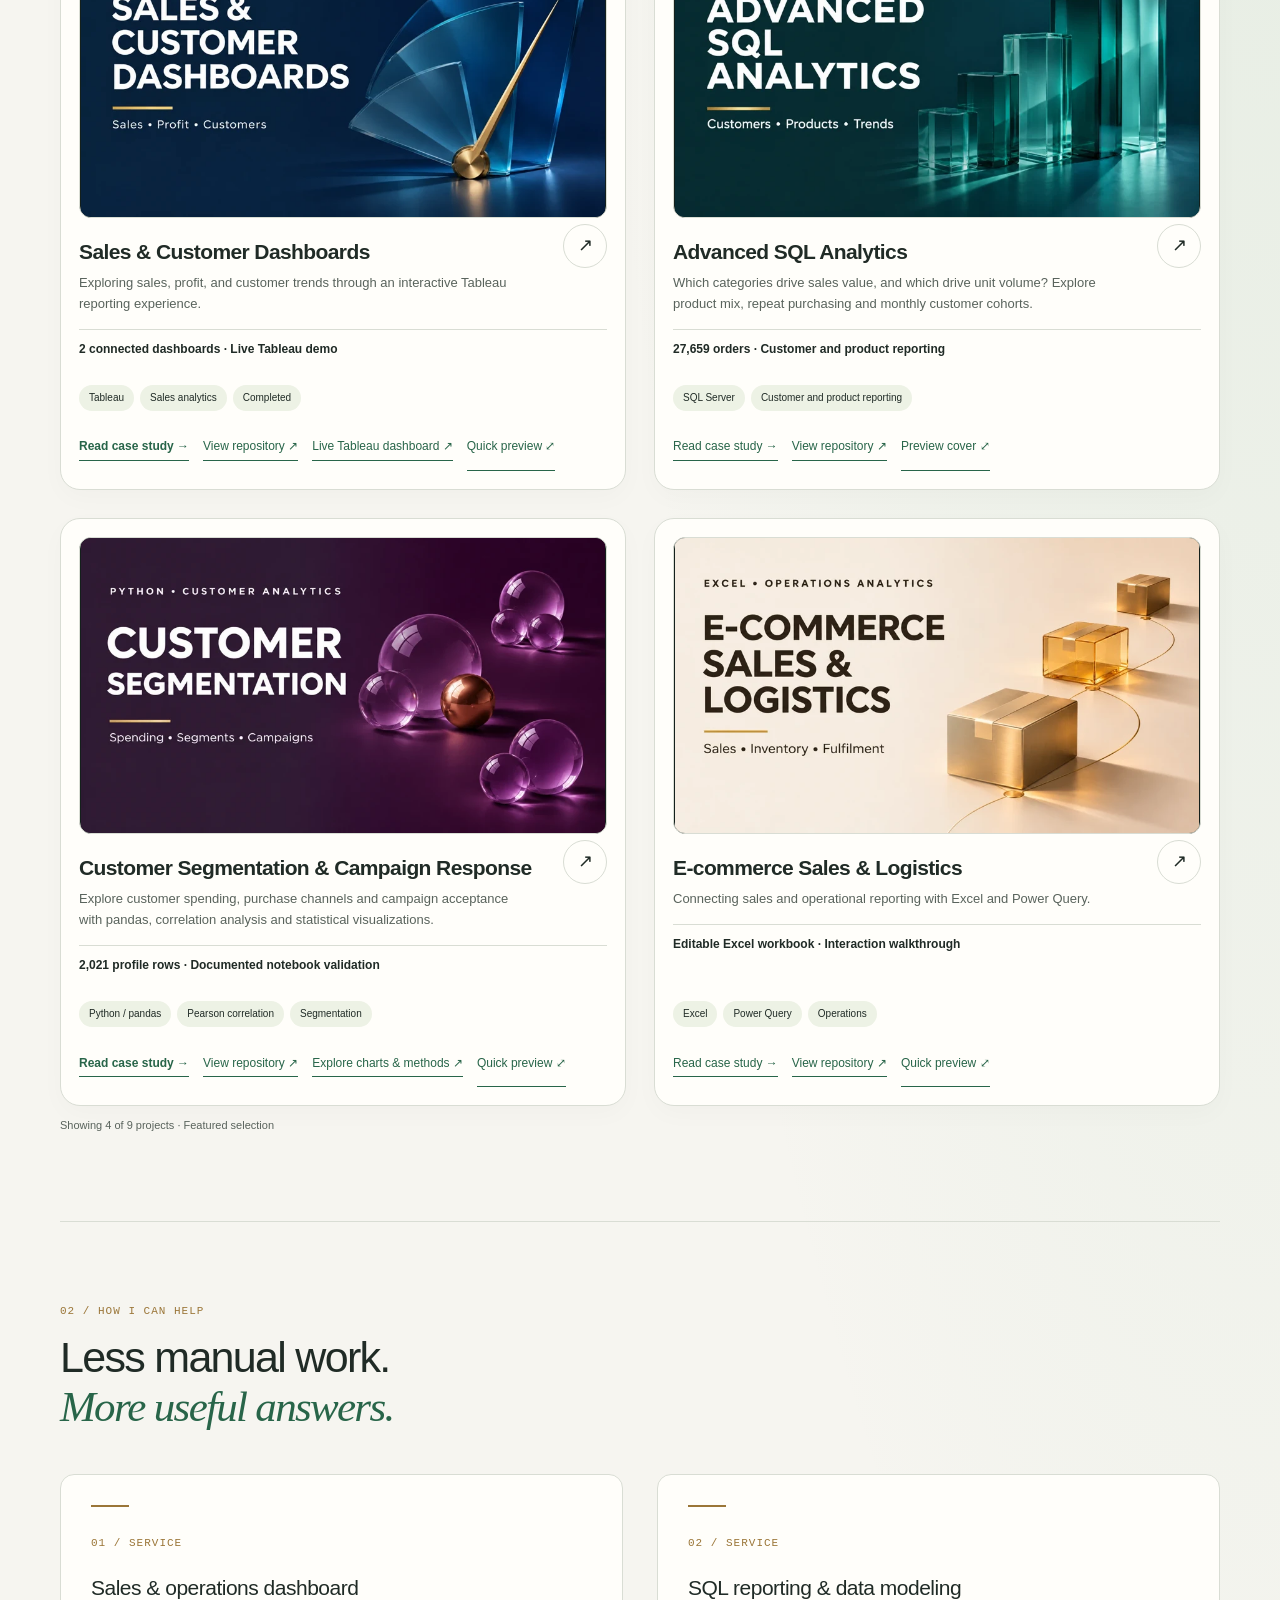
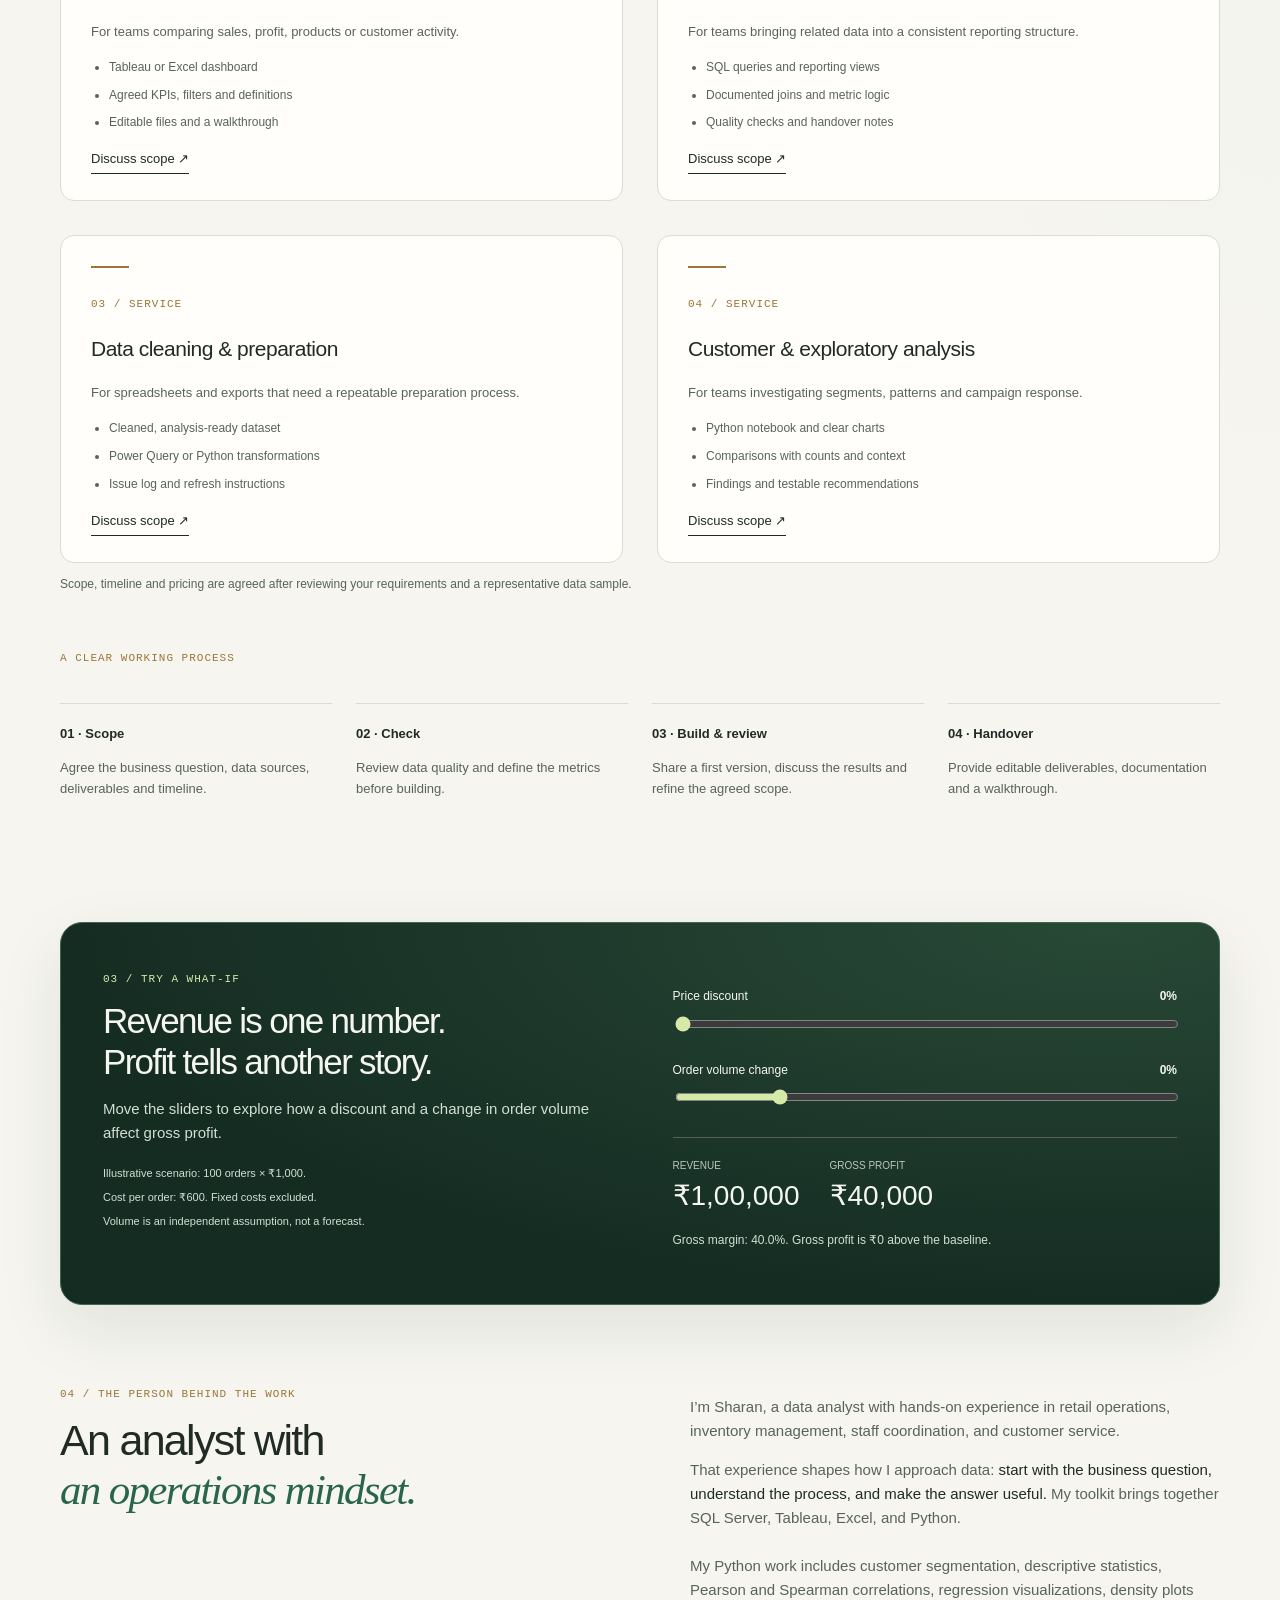
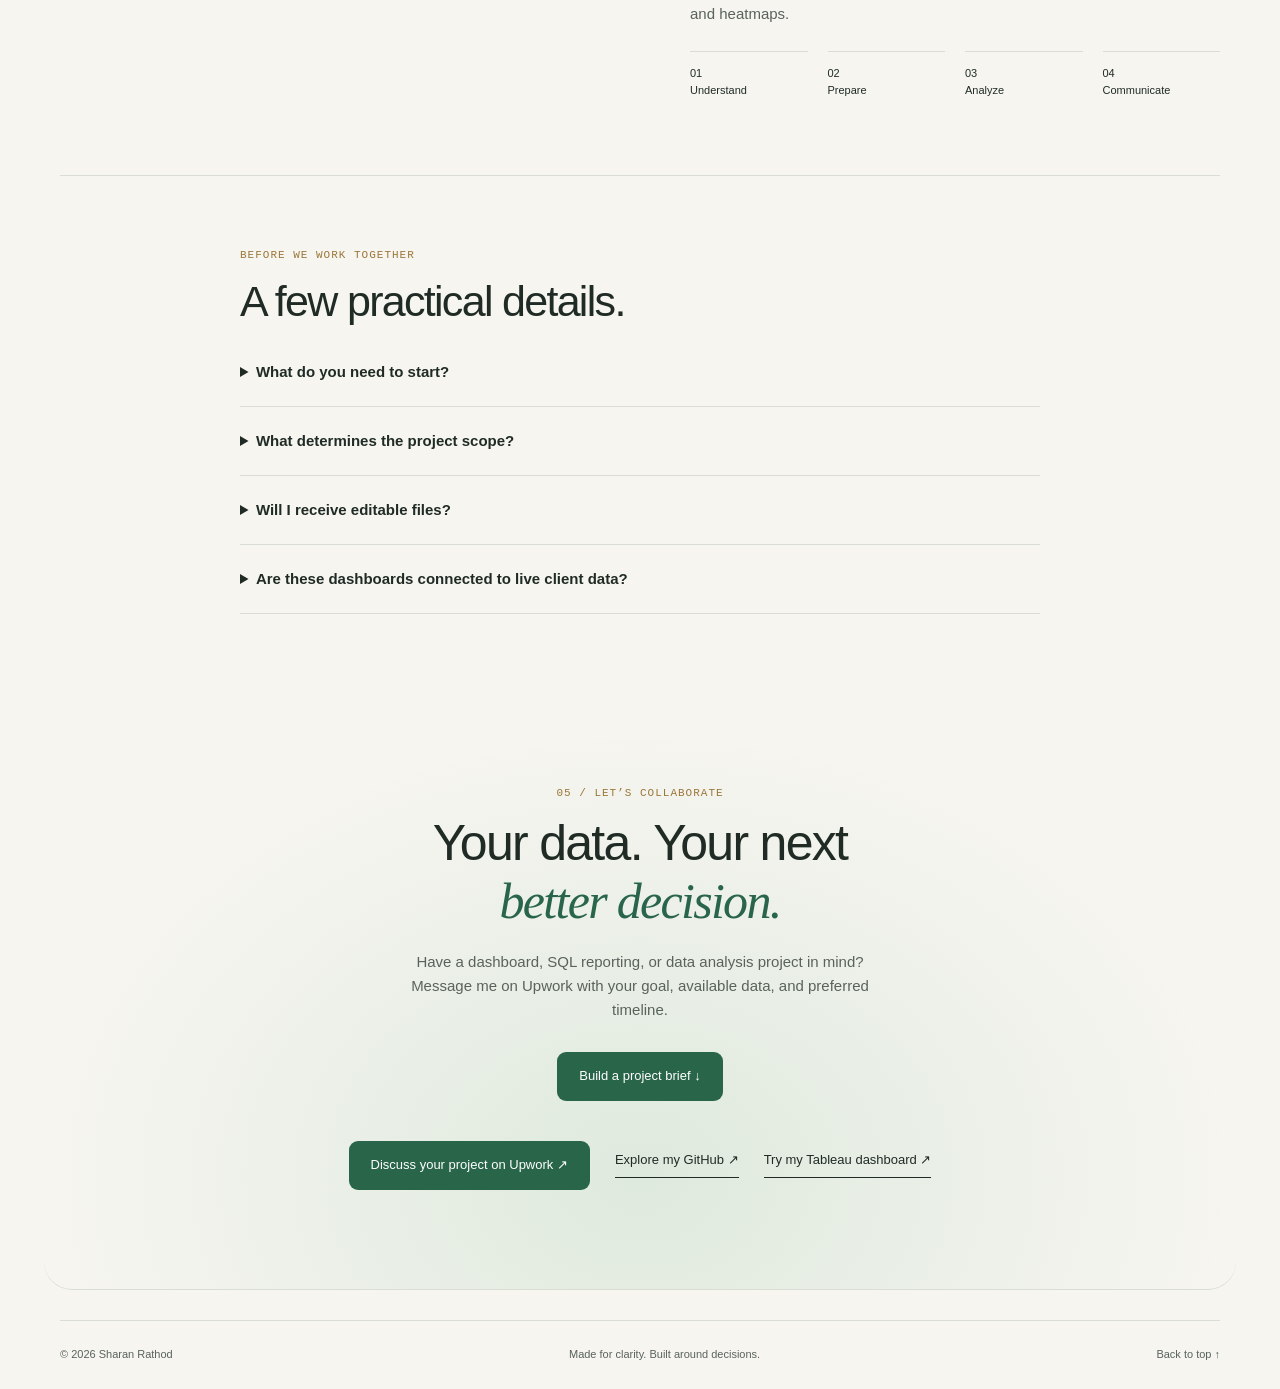
==== commit cf7014ce: "Refresh cached studio assets after visual QA" ====
--- a/index.html
+++ b/index.html
@@ -1,6 +1,6 @@
 <!DOCTYPE html>
 
-<html lang="en"><head><meta charset="utf-8"/><meta content="width=device-width,initial-scale=1" name="viewport"/><meta content="Sales, customer and operations analytics by Sharan Rathod. Explore Tableau dashboards, SQL models, Excel reports and Python statistical exploration." name="description"/><title>Sharan Rathod | SQL, Tableau, Excel &amp; Python Data Analyst</title><link href="https://sharankumarsrathod12345.github.io" rel="canonical"/><link href="/assets/favicon.svg" rel="icon" type="image/svg+xml"/><meta content="Sharan Rathod | Data Analyst" property="og:title"/><meta content="Clear dashboards. Traceable data. Practical business decisions." property="og:description"/><meta content="website" property="og:type"/><meta content="https://sharankumarsrathod12345.github.io" property="og:url"/><link rel="stylesheet" href="/assets/site.css?v=consistent-covers-1"><script>try{document.documentElement.dataset.theme=localStorage.getItem("portfolio-theme")||(matchMedia("(prefers-color-scheme: dark)").matches?"dark":"light")}catch{}</script><link rel="stylesheet" href="/assets/experience.css?v=studio-3"></head><body><a class="skip-link" href="#main">Skip to content</a>
+<html lang="en"><head><meta charset="utf-8"/><meta content="width=device-width,initial-scale=1" name="viewport"/><meta content="Sales, customer and operations analytics by Sharan Rathod. Explore Tableau dashboards, SQL models, Excel reports and Python statistical exploration." name="description"/><title>Sharan Rathod | SQL, Tableau, Excel &amp; Python Data Analyst</title><link href="https://sharankumarsrathod12345.github.io" rel="canonical"/><link href="/assets/favicon.svg" rel="icon" type="image/svg+xml"/><meta content="Sharan Rathod | Data Analyst" property="og:title"/><meta content="Clear dashboards. Traceable data. Practical business decisions." property="og:description"/><meta content="website" property="og:type"/><meta content="https://sharankumarsrathod12345.github.io" property="og:url"/><link rel="stylesheet" href="/assets/site.css?v=consistent-covers-1"><script>try{document.documentElement.dataset.theme=localStorage.getItem("portfolio-theme")||(matchMedia("(prefers-color-scheme: dark)").matches?"dark":"light")}catch{}</script><link rel="stylesheet" href="/assets/experience.css?v=studio-4"></head><body><a class="skip-link" href="#main">Skip to content</a>
 <nav><a class="brand" href="#">sharan<span>.</span></a><div class="navlinks"><a href="#work">Selected work</a><a class="optional" href="#about">About</a><a class="pill" href="https://www.upwork.com/freelancers/~01db224cb89f18ba29?mp_source=share" rel="noopener noreferrer" target="_blank">Hire me on Upwork ↗</a></div></nav><main class="wrap" id="main">
 <header class="hero"><div><div class="eyebrow"><span class="dot"></span>Sharan Rathod · Data Analyst</div><h1>Clear reporting.<br/><em>Better business decisions.</em></h1><p class="intro">SQL, Tableau, Excel and Python analysis for sales and operations. I turn scattered data into dashboards, practical insights and reports your team can use.</p><div class="actions"><a class="btn" href="#work">Explore projects →</a><a class="textlink" href="https://www.upwork.com/freelancers/~01db224cb89f18ba29?mp_source=share" rel="noopener noreferrer" target="_blank">Discuss your project ↗</a></div><a class="hero-live" href="https://public.tableau.com/views/SalesCustomerDashboards_17912317966810/SalesDashboard" target="_blank" rel="noopener noreferrer">Try the live Tableau dashboard ↗</a><span class="tiny">SQL · Tableau · Excel · Python &amp; statistical exploration  /  Based in India</span></div><div aria-label="Sales dashboard project preview" class="hero-art"><a class="hero-preview" href="/projects/sales-customer/"><div class="charthead"><b>A closer look at the work</b><span class="tag">Tableau portfolio</span></div><img alt="Actual sales dashboard showing KPIs and performance trends" src="/assets/sales-dashboard-hero.webp" fetchpriority="high" decoding="async" width="1000" height="666"><div class="preview-bottom"><span>Sales &amp; Customer Dashboards</span><span>Explore case study ↗</span></div></a></div></header>
 <div class="stack"><span>MY ANALYTICS TOOLKIT</span><b>SQL Server</b><b>Tableau</b><b>Excel</b><b>Power Query</b><b>Python / pandas / Seaborn</b></div>
@@ -15,4 +15,4 @@
 <script>const projects=[{"title": "Sales & Customer Dashboards", "body": "<p><a class=\"btn\" href=\"/projects/sales-customer/\">Read the full case study \u2192</a></p><p>Two connected Tableau dashboards for reviewing annual sales performance and customer purchasing activity.</p><h3>Business questions</h3><p>How do sales, profit and quantity compare with the previous year? Which products, periods and customers warrant investigation?</p><h3>What I built</h3><p>Sales and customer KPI views, monthly comparisons, weekly trends, product and geographic filters, and navigation between dashboards.</p><h3>What to explore</h3><p>Select a year, compare product subcategories, then switch to customer activity. Compare sales and profit together: a high-sales product is not necessarily a high-profit product.</p><img src=\"/assets/customer-dashboard.png\" alt=\"Actual customer dashboard preview\" loading=\"lazy\"><p class=\"tiny\">Descriptive portfolio project. It does not claim a measured client improvement.</p><div class=\"actions\"><a class=\"btn\" target=\"_blank\" rel=\"noopener noreferrer\" href=\"https://github.com/sharankumarsrathod12345/sales-customer-performance-dashboards\">Inspect project \u2197</a><a class=\"textlink\" target=\"_blank\" rel=\"noopener noreferrer\" href=\"https://public.tableau.com/views/SalesCustomerDashboards_17912317966810/SalesDashboard\">Open live dashboard \u2197</a></div>"}, {"title": "SQL Data Warehouse", "body": "<p><a class=\"btn\" href=\"/projects/sql-warehouse/\">Read the full case study \u2192</a></p><p>A SQL Server portfolio implementation integrating six CRM and ERP CSV sources into a reporting model.</p><h3>What I built</h3><p>Bronze source tables and bulk loading; Silver cleaning and transformation procedures; Gold customer, product and sales views; and data-quality check scripts.</p><h3>Reporting purpose</h3><p>Separate raw inputs from transformations so customer and product attributes can be used consistently in sales reporting.</p><h3>Technical boundaries</h3><p>Full reloads and current-state reporting. Gold objects are views. Incremental loading, historical dimension management and production benchmarks are outside the demonstrated scope.</p><div class=\"actions\"><a class=\"btn\" target=\"_blank\" rel=\"noopener noreferrer\" href=\"https://github.com/sharankumarsrathod12345/sql-data-warehouse-project\">Inspect project \u2197</a></div>"}, {"title": "E-commerce Sales & Logistics", "body": "<figure class=\"sql-cover\"><a href=\"/assets/ecommerce-cover.jpg\"><img src=\"/assets/ecommerce-cover.jpg\" width=\"1920\" height=\"1080\" loading=\"lazy\" decoding=\"async\" alt=\"E-commerce operations presentation cover\"></a><figcaption><a href=\"/assets/ecommerce-cover.jpg\" download>Download presentation cover \u00b7 JPG \u00b7 1920 \u00d7 1080</a></figcaption></figure><p>An interactive Excel workbook exploring transaction patterns, sales channels, customer ratings and delivery performance.</p><h3>What to explore</h3><p>Order volumes, product and customer segments, geographic patterns, delivery durations and average ratings.</p><h3>Deliverables</h3><p>Dashboard workbook, source workbook, screenshot and an interaction walkthrough are available in the repository.</p><h3>Interpretation</h3><p>Average delivery time needs a service target for context. Channel sales alone do not establish conversion rates. This project demonstrates reporting, not measured revenue growth.</p><div class=\"actions\"><a class=\"btn\" target=\"_blank\" rel=\"noopener noreferrer\" href=\"https://github.com/sharankumarsrathod12345/ecommerce-sales-logistics-dashboard-excel\">Inspect project \u2197</a></div><figure><img src=\"/assets/ecommerce.png\" alt=\"Original Excel dashboard preview\" loading=\"lazy\"></figure>"}, {"title": "Global Data Jobs Market", "body": "<figure class=\"sql-cover\"><a href=\"/assets/jobs-cover.jpg\"><img src=\"/assets/jobs-cover.jpg\" width=\"1920\" height=\"1080\" loading=\"lazy\" decoding=\"async\" alt=\"Data jobs market presentation cover\"></a><figcaption><a href=\"/assets/jobs-cover.jpg\" download>Download presentation cover \u00b7 JPG \u00b7 1920 \u00d7 1080</a></figcaption></figure><p>Two Excel workbooks exploring roles, reported salaries and requested skills in historical 2023 job postings.</p><h3>What I built</h3><p>A salary dashboard with dynamic filtering, plus an analytical workbook using Power Query, Power Pivot relationships, PivotTables and median-salary measures.</p><h3>Business question</h3><p>How do salary distributions and requested skills vary across roles and countries?</p><h3>Interpretation</h3><p>Course-provided historical data, not a current market tracker. Missing salaries and geography affect comparisons; a skill\u2013salary relationship does not establish causation.</p><div class=\"actions\"><a class=\"btn\" target=\"_blank\" rel=\"noopener noreferrer\" href=\"https://github.com/sharankumarsrathod12345/global-data-jobs-market-analysis-excel\">Inspect project \u2197</a></div><figure><img src=\"/assets/jobs.png\" alt=\"Original Excel dashboard preview\" loading=\"lazy\"></figure>"}, {"title": "Customer Segmentation & Campaign Response", "body": "<p><a class=\"btn\" href=\"/projects/customer-segmentation/\">Read the full case study \u2192</a></p><p>A course-based Python project exploring customer profiles, spending, purchase channels and campaign response.</p><h3>Methods demonstrated</h3><p>Duplicate and missing-value checks, feature engineering, group-level rates, Pearson correlation, correlation heatmaps, density plots and exploratory regression overlays using pandas, NumPy, Matplotlib and Seaborn.</p><h3>Two views of the work</h3><p>The published repository provides a refined analysis with metric definitions, aggregate tables and a business summary. The gallery below preserves selected saved charts from the original notebook supplied for this portfolio.</p><p class=\"tiny\">In these original charts, \u201cAccepted_Campaigns\u201d means acceptance of any recorded campaign, including the latest one. It is not the latest-campaign response rate used in parts of the refined repository.</p><h3>Selected notebook charts</h3><p class=\"tiny\">Saved outputs, not interactive charts. Open a chart to inspect the full image.</p><div class=\"chart-gallery\"><figure><a href=\"/assets/food-24.png\" target=\"_blank\" rel=\"noopener noreferrer\"><img src=\"/assets/food-24.png\" alt=\"Campaign acceptance by age\" loading=\"lazy\"></a><figcaption><strong>Campaign acceptance by age</strong><br>Mean of the any-campaign acceptance indicator within each age group.</figcaption></figure><figure><a href=\"/assets/food-38.png\" target=\"_blank\" rel=\"noopener noreferrer\"><img src=\"/assets/food-38.png\" alt=\"Spending and web purchases\" loading=\"lazy\"></a><figcaption><strong>Spending and web purchases</strong><br>Density contours, marginal distributions and an exploratory regression overlay.</figcaption></figure><figure><a href=\"/assets/food-60.png\" target=\"_blank\" rel=\"noopener noreferrer\"><img src=\"/assets/food-60.png\" alt=\"Campaign acceptance by marital status\" loading=\"lazy\"></a><figcaption><strong>Campaign acceptance by marital status</strong><br>Within-group percentage accepting at least one recorded campaign.</figcaption></figure></div><h3>Interpretation</h3><p>These are descriptive and exploratory relationships. The fitted lines do not establish causality, out-of-sample prediction quality or a tested business intervention.</p><div class=\"actions\"><a class=\"btn\" href=\"https://github.com/sharankumarsrathod12345/food-marketing-analysis-python\" target=\"_blank\" rel=\"noopener noreferrer\">Inspect Python project \u2197</a><a class=\"textlink\" href=\"https://github.com/sharankumarsrathod12345/food-marketing-analysis-python/blob/main/docs/business-summary.md\" target=\"_blank\" rel=\"noopener noreferrer\">Read business summary \u2197</a></div>"}, {"title": "Movie Catalogue & Genre Analysis", "body": "<p>A course-based Python exploration of movie genres, audience ratings, popularity, budgets and reported revenue.</p><h3>Methods demonstrated</h3><p>Deduplication, missing-value review, expanding multi-genre records, grouped descriptive statistics, Spearman correlation, Seaborn regression plots and genre-by-year heatmaps.</p><h3>Two views of the work</h3><p>The published repository provides a refined analysis of overlapping genres, rating denominators and financial-data coverage. The gallery below preserves selected saved regression plots from the original uploaded notebook.</p><p class=\"tiny\">These original plots filter to movies with at least 50 votes but do not exclude all zero financial values. The refined repository applies a positive-budget and positive-revenue subset for financial comparisons.</p><h3>Selected notebook charts</h3><p class=\"tiny\">Saved outputs, not interactive charts. Open a chart to inspect the full image.</p><div class=\"chart-gallery\"><figure><a href=\"/assets/movie-43.png\" target=\"_blank\" rel=\"noopener noreferrer\"><img src=\"/assets/movie-43.png\" alt=\"Ratings and reported revenue\" loading=\"lazy\"></a><figcaption><strong>Ratings and reported revenue</strong><br>Exploratory fitted line for movies with at least 50 votes.</figcaption></figure><figure><a href=\"/assets/movie-46.png\" target=\"_blank\" rel=\"noopener noreferrer\"><img src=\"/assets/movie-46.png\" alt=\"Popularity and reported revenue\" loading=\"lazy\"></a><figcaption><strong>Popularity and reported revenue</strong><br>Visual association in the uploaded notebook; not a revenue forecast.</figcaption></figure><figure><a href=\"/assets/movie-50.png\" target=\"_blank\" rel=\"noopener noreferrer\"><img src=\"/assets/movie-50.png\" alt=\"Budget and popularity\" loading=\"lazy\"></a><figcaption><strong>Budget and popularity</strong><br>Scatterplot with a fitted trend and uncertainty band.</figcaption></figure></div><h3>Interpretation</h3><p>These are descriptive and exploratory relationships. The fitted lines do not establish causality, out-of-sample prediction quality or a tested business intervention.</p><div class=\"actions\"><a class=\"btn\" href=\"https://github.com/sharankumarsrathod12345/movie-genre-analysis-python\" target=\"_blank\" rel=\"noopener noreferrer\">Inspect Python project \u2197</a><a class=\"textlink\" href=\"https://github.com/sharankumarsrathod12345/movie-genre-analysis-python/blob/main/docs/business-summary.md\" target=\"_blank\" rel=\"noopener noreferrer\">Read business summary \u2197</a></div>"}];
 const dialog=document.getElementById('project-dialog');document.querySelectorAll('[data-project]').forEach(b=>b.addEventListener('click',()=>{let p=projects[Number(b.dataset.project)];document.getElementById('dialog-title').textContent=p.title;document.getElementById('dialog-body').innerHTML=p.body;dialog.showModal()}));dialog.querySelector('.close').onclick=()=>dialog.close();dialog.addEventListener('click',e=>{if(e.target===dialog){const r=dialog.getBoundingClientRect();if(e.clientX<r.left||e.clientX>r.right||e.clientY<r.top||e.clientY>r.bottom)dialog.close()}});
 const money=n=>'₹'+Math.round(n).toLocaleString('en-IN');function calculate(){let d=Number(document.getElementById('discount').value),v=Number(document.getElementById('volume').value),orders=100*(1+v/100),revenue=orders*1000*(1-d/100),profit=revenue-orders*600;document.getElementById('discount-label').textContent=d+'%';document.getElementById('volume-label').textContent=(v>0?'+':'')+v+'%';document.getElementById('revenue').textContent=money(revenue);document.getElementById('profit').textContent=money(profit);let diff=profit-40000;document.getElementById('takeaway').textContent=`Gross margin: ${(profit/revenue*100).toFixed(1)}%. Gross profit is ${money(Math.abs(diff))} ${diff>=0?'above':'below'} the baseline.`}['discount','volume'].forEach(id=>document.getElementById(id).addEventListener('input',calculate));calculate();document.getElementById('year').textContent=new Date().getFullYear();document.getElementById('brief-toggle').onclick=()=>{let form=document.getElementById('brief');form.hidden=!form.hidden;document.getElementById('brief-toggle').setAttribute('aria-expanded',!form.hidden);if(!form.hidden)document.getElementById('service').focus()};document.getElementById('brief').onsubmit=e=>{e.preventDefault();let txt=`PROJECT BRIEF\nService: ${document.getElementById('service').value}\n\nGoal & data:\n${document.getElementById('description').value}\n\nTimeline: ${document.getElementById('timeline').value||'To discuss'}\n`;let u=URL.createObjectURL(new Blob([txt],{type:'text/plain'}));let a=document.createElement('a');a.href=u;a.download='project-brief.txt';a.click();document.getElementById('brief-status').textContent='Your brief is ready. Attach the downloaded file in your conversation with Sharan.';setTimeout(()=>URL.revokeObjectURL(u),1000)};
-</script><script src="/assets/experience.js?v=studio-3" defer></script></body></html>
+</script><script src="/assets/experience.js?v=studio-4" defer></script></body></html>
--- a/assets/experience.css
+++ b/assets/experience.css
@@ -61,3 +61,5 @@
 @media(max-width:760px){.hero{min-height:0;gap:26px}.hero:before,.hero:after{inset:10px -12px 20px}.hero-art{padding:10px 4px 0}.hero-preview{padding:15px}.hero-preview img{height:auto;aspect-ratio:16/10}.studio-caption{font-size:9px;letter-spacing:1px}.showcase-controls{margin-top:20px}.project{padding:12px}.service{padding:24px}.stack{padding:18px 10px}.stack span{text-align:left}.hero h1{font-size:clamp(42px,10vw,64px)}}
 @media(prefers-reduced-motion:reduce){.hero:after{animation:none}.project .sql-cover-card:hover img{transform:none}}
 @media print{.hero:after,.hero:before,.motion-toggle,.showcase-controls,.studio-caption{display:none}.hero h1 em{background:none;color:inherit}}
+
+.motion-toggle{display:block;width:fit-content;margin-top:18px}
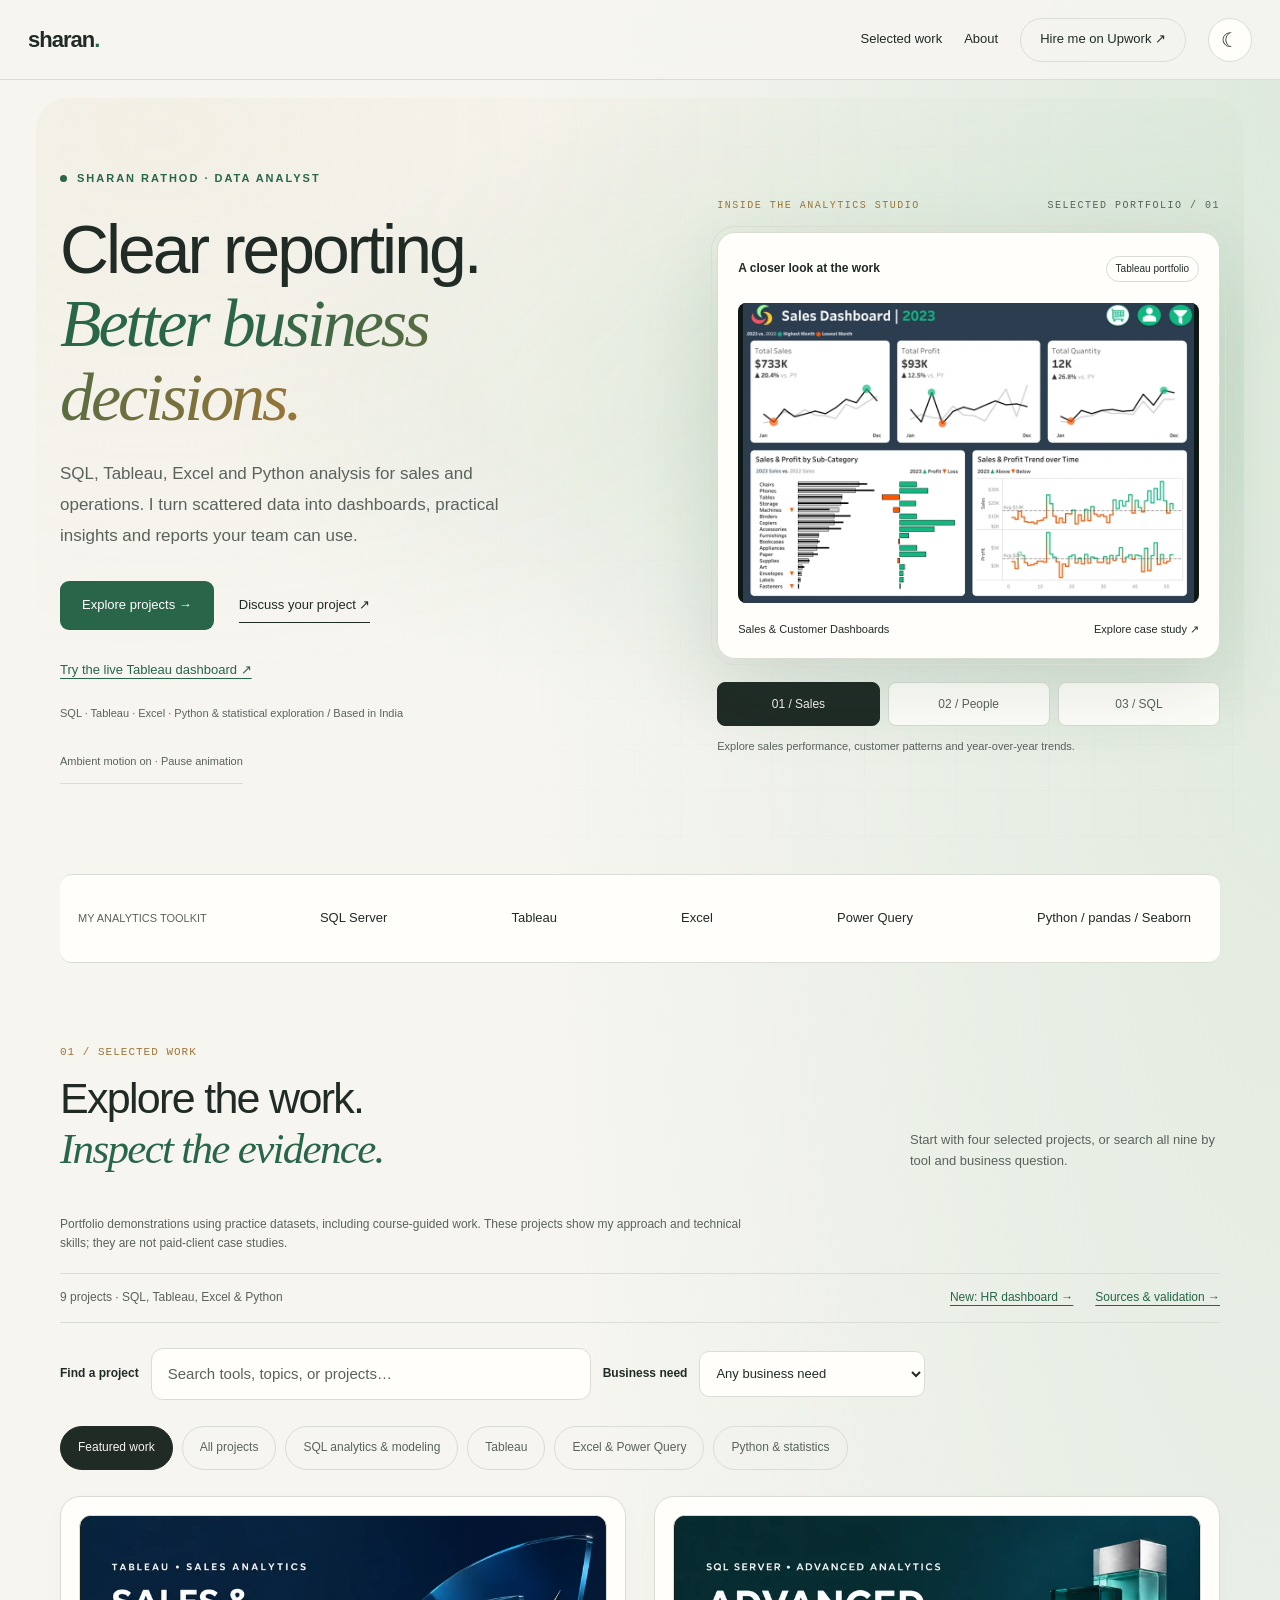
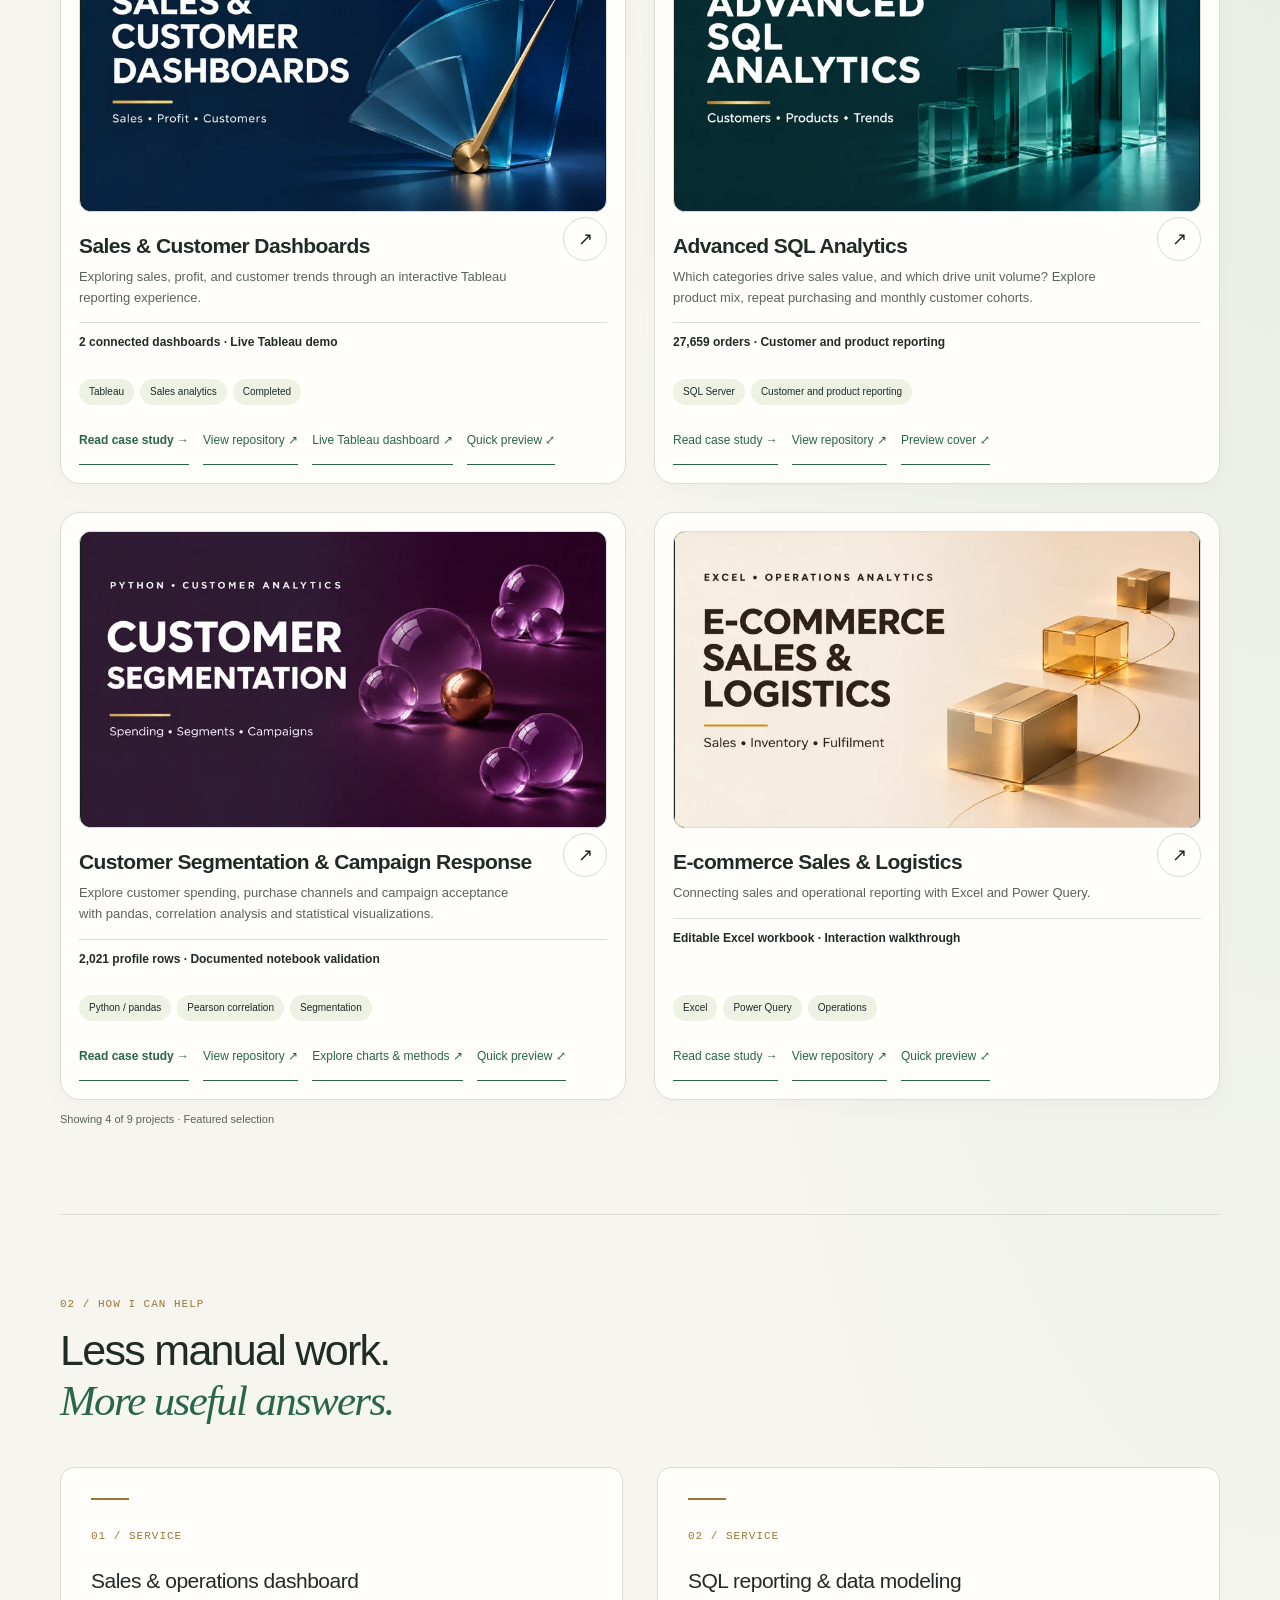
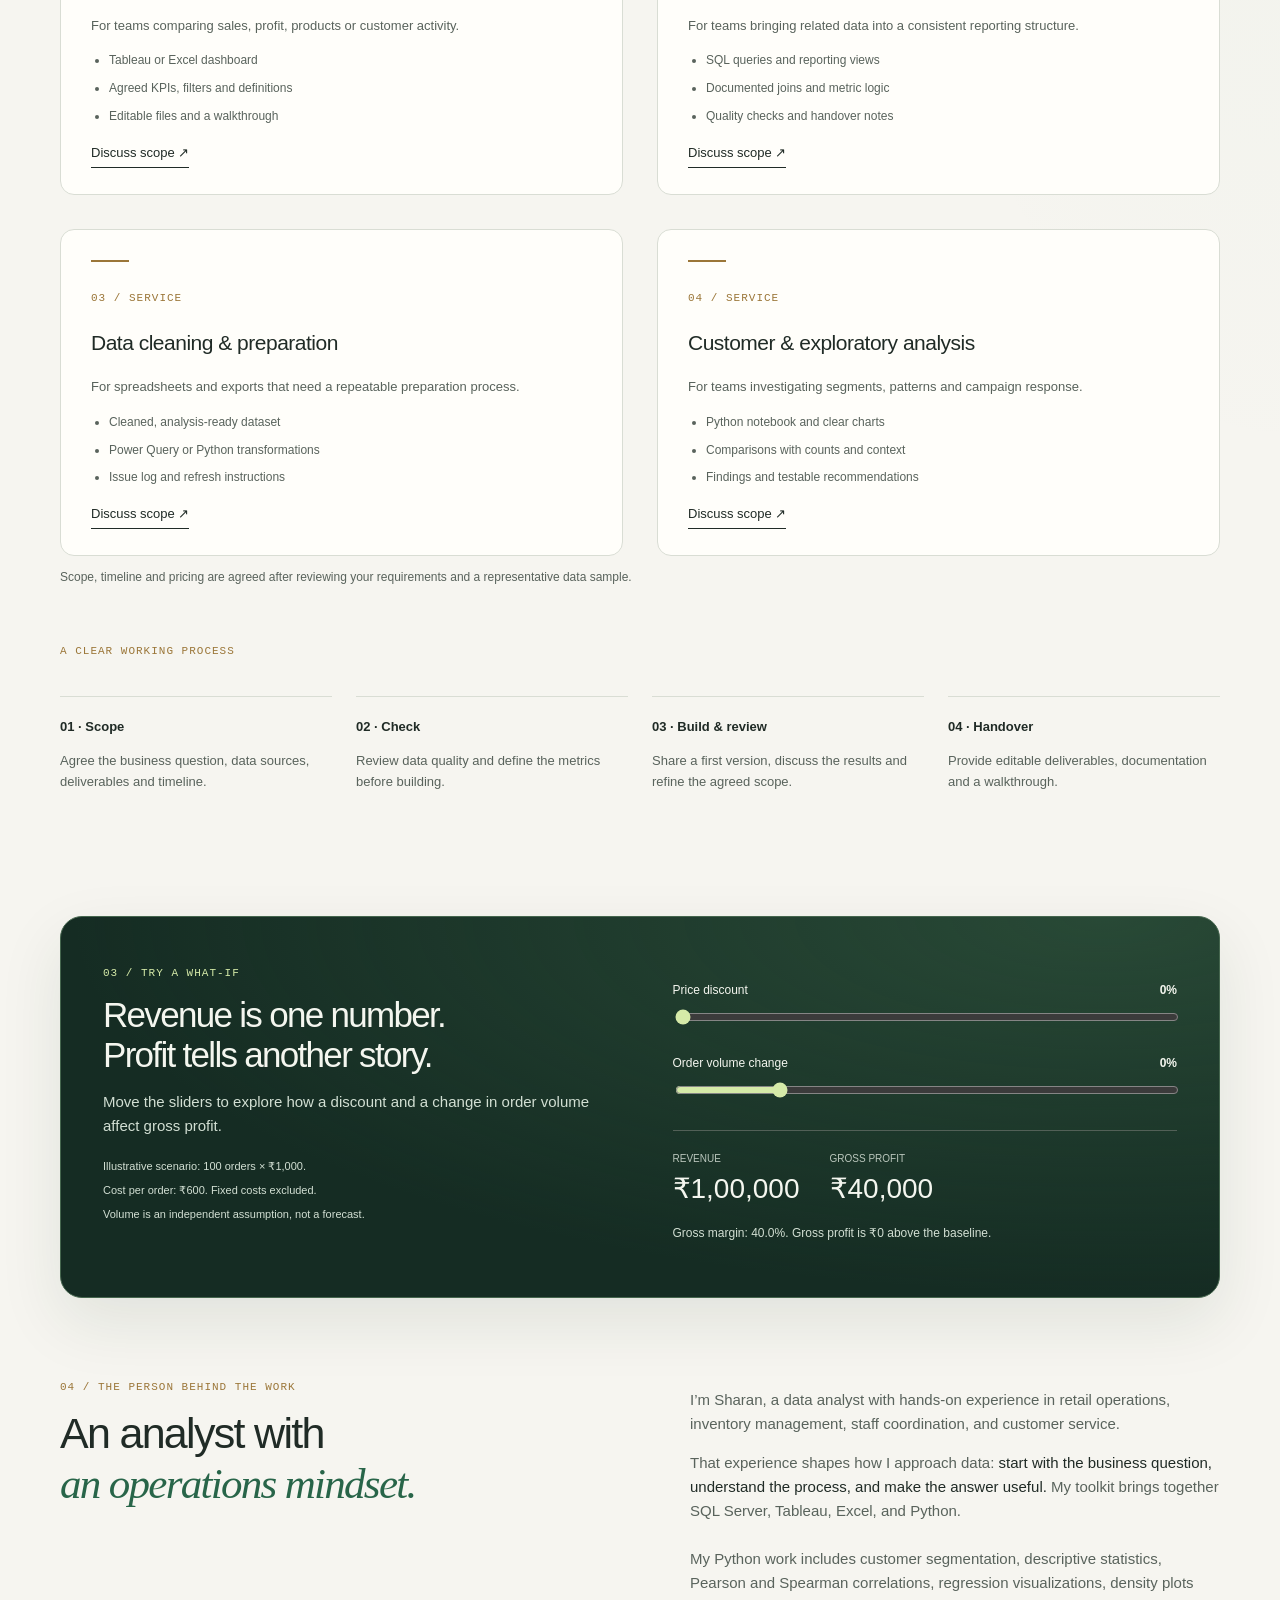
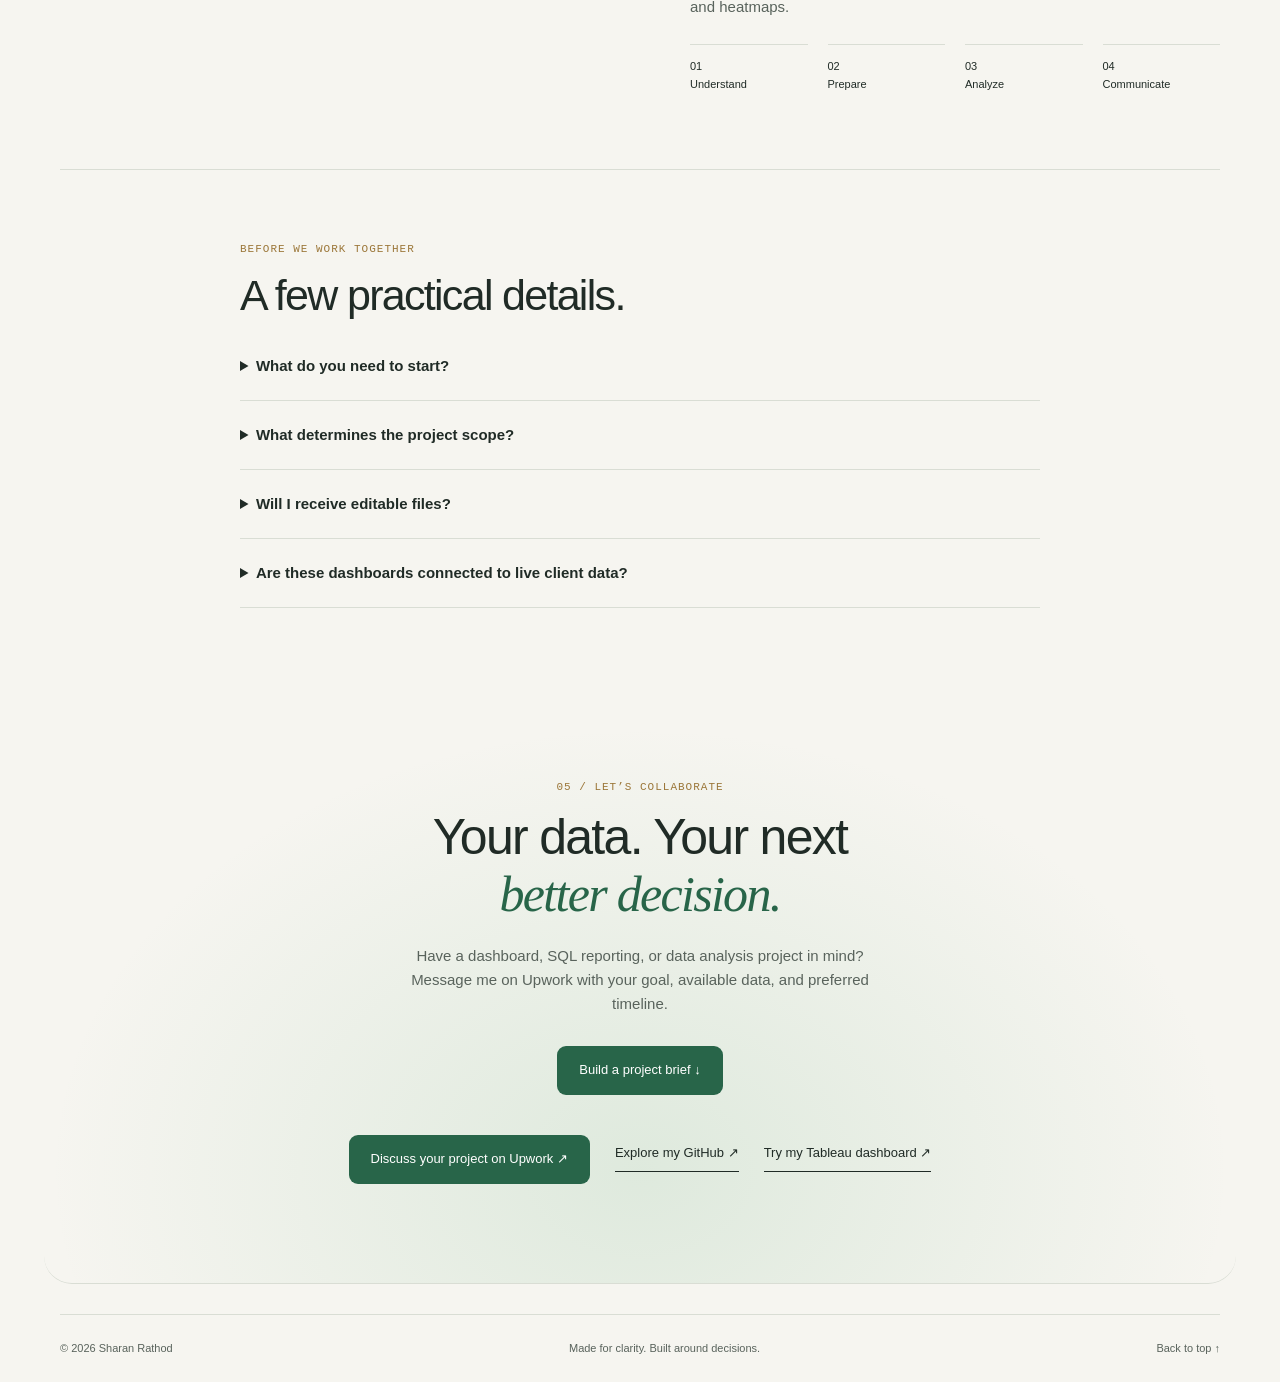
==== commit 3c3d2d17: "Improve client discovery, case-study takeaways and responsive quality checks" ====
--- a/index.html
+++ b/index.html
@@ -1,6 +1,6 @@
 <!DOCTYPE html>
 
-<html lang="en"><head><meta charset="utf-8"/><meta content="width=device-width,initial-scale=1" name="viewport"/><meta content="Sales, customer and operations analytics by Sharan Rathod. Explore Tableau dashboards, SQL models, Excel reports and Python statistical exploration." name="description"/><title>Sharan Rathod | SQL, Tableau, Excel &amp; Python Data Analyst</title><link href="https://sharankumarsrathod12345.github.io" rel="canonical"/><link href="/assets/favicon.svg" rel="icon" type="image/svg+xml"/><meta content="Sharan Rathod | Data Analyst" property="og:title"/><meta content="Clear dashboards. Traceable data. Practical business decisions." property="og:description"/><meta content="website" property="og:type"/><meta content="https://sharankumarsrathod12345.github.io" property="og:url"/><link rel="stylesheet" href="/assets/site.css?v=consistent-covers-1"><script>try{document.documentElement.dataset.theme=localStorage.getItem("portfolio-theme")||(matchMedia("(prefers-color-scheme: dark)").matches?"dark":"light")}catch{}</script><link rel="stylesheet" href="/assets/experience.css?v=studio-4"></head><body><a class="skip-link" href="#main">Skip to content</a>
+<html lang="en"><head><meta charset="utf-8"/><meta content="width=device-width,initial-scale=1" name="viewport"/><meta content="Sales, customer and operations analytics by Sharan Rathod. Explore Tableau dashboards, SQL models, Excel reports and Python statistical exploration." name="description"/><title>Sharan Rathod | SQL, Tableau, Excel &amp; Python Data Analyst</title><link href="https://sharankumarsrathod12345.github.io" rel="canonical"/><link href="/assets/favicon.svg" rel="icon" type="image/svg+xml"/><meta content="Sharan Rathod | Data Analyst" property="og:title"/><meta content="Clear dashboards. Traceable data. Practical business decisions." property="og:description"/><meta content="website" property="og:type"/><meta content="https://sharankumarsrathod12345.github.io" property="og:url"/><link rel="stylesheet" href="/assets/site.css?v=consistent-covers-1"><script>try{document.documentElement.dataset.theme=localStorage.getItem("portfolio-theme")||(matchMedia("(prefers-color-scheme: dark)").matches?"dark":"light")}catch{}</script><link rel="stylesheet" href="/assets/experience.css?v=client-5"></head><body><a class="skip-link" href="#main">Skip to content</a>
 <nav><a class="brand" href="#">sharan<span>.</span></a><div class="navlinks"><a href="#work">Selected work</a><a class="optional" href="#about">About</a><a class="pill" href="https://www.upwork.com/freelancers/~01db224cb89f18ba29?mp_source=share" rel="noopener noreferrer" target="_blank">Hire me on Upwork ↗</a></div></nav><main class="wrap" id="main">
 <header class="hero"><div><div class="eyebrow"><span class="dot"></span>Sharan Rathod · Data Analyst</div><h1>Clear reporting.<br/><em>Better business decisions.</em></h1><p class="intro">SQL, Tableau, Excel and Python analysis for sales and operations. I turn scattered data into dashboards, practical insights and reports your team can use.</p><div class="actions"><a class="btn" href="#work">Explore projects →</a><a class="textlink" href="https://www.upwork.com/freelancers/~01db224cb89f18ba29?mp_source=share" rel="noopener noreferrer" target="_blank">Discuss your project ↗</a></div><a class="hero-live" href="https://public.tableau.com/views/SalesCustomerDashboards_17912317966810/SalesDashboard" target="_blank" rel="noopener noreferrer">Try the live Tableau dashboard ↗</a><span class="tiny">SQL · Tableau · Excel · Python &amp; statistical exploration  /  Based in India</span></div><div aria-label="Sales dashboard project preview" class="hero-art"><a class="hero-preview" href="/projects/sales-customer/"><div class="charthead"><b>A closer look at the work</b><span class="tag">Tableau portfolio</span></div><img alt="Actual sales dashboard showing KPIs and performance trends" src="/assets/sales-dashboard-hero.webp" fetchpriority="high" decoding="async" width="1000" height="666"><div class="preview-bottom"><span>Sales &amp; Customer Dashboards</span><span>Explore case study ↗</span></div></a></div></header>
 <div class="stack"><span>MY ANALYTICS TOOLKIT</span><b>SQL Server</b><b>Tableau</b><b>Excel</b><b>Power Query</b><b>Python / pandas / Seaborn</b></div>
@@ -15,4 +15,4 @@
 <script>const projects=[{"title": "Sales & Customer Dashboards", "body": "<p><a class=\"btn\" href=\"/projects/sales-customer/\">Read the full case study \u2192</a></p><p>Two connected Tableau dashboards for reviewing annual sales performance and customer purchasing activity.</p><h3>Business questions</h3><p>How do sales, profit and quantity compare with the previous year? Which products, periods and customers warrant investigation?</p><h3>What I built</h3><p>Sales and customer KPI views, monthly comparisons, weekly trends, product and geographic filters, and navigation between dashboards.</p><h3>What to explore</h3><p>Select a year, compare product subcategories, then switch to customer activity. Compare sales and profit together: a high-sales product is not necessarily a high-profit product.</p><img src=\"/assets/customer-dashboard.png\" alt=\"Actual customer dashboard preview\" loading=\"lazy\"><p class=\"tiny\">Descriptive portfolio project. It does not claim a measured client improvement.</p><div class=\"actions\"><a class=\"btn\" target=\"_blank\" rel=\"noopener noreferrer\" href=\"https://github.com/sharankumarsrathod12345/sales-customer-performance-dashboards\">Inspect project \u2197</a><a class=\"textlink\" target=\"_blank\" rel=\"noopener noreferrer\" href=\"https://public.tableau.com/views/SalesCustomerDashboards_17912317966810/SalesDashboard\">Open live dashboard \u2197</a></div>"}, {"title": "SQL Data Warehouse", "body": "<p><a class=\"btn\" href=\"/projects/sql-warehouse/\">Read the full case study \u2192</a></p><p>A SQL Server portfolio implementation integrating six CRM and ERP CSV sources into a reporting model.</p><h3>What I built</h3><p>Bronze source tables and bulk loading; Silver cleaning and transformation procedures; Gold customer, product and sales views; and data-quality check scripts.</p><h3>Reporting purpose</h3><p>Separate raw inputs from transformations so customer and product attributes can be used consistently in sales reporting.</p><h3>Technical boundaries</h3><p>Full reloads and current-state reporting. Gold objects are views. Incremental loading, historical dimension management and production benchmarks are outside the demonstrated scope.</p><div class=\"actions\"><a class=\"btn\" target=\"_blank\" rel=\"noopener noreferrer\" href=\"https://github.com/sharankumarsrathod12345/sql-data-warehouse-project\">Inspect project \u2197</a></div>"}, {"title": "E-commerce Sales & Logistics", "body": "<figure class=\"sql-cover\"><a href=\"/assets/ecommerce-cover.jpg\"><img src=\"/assets/ecommerce-cover.jpg\" width=\"1920\" height=\"1080\" loading=\"lazy\" decoding=\"async\" alt=\"E-commerce operations presentation cover\"></a><figcaption><a href=\"/assets/ecommerce-cover.jpg\" download>Download presentation cover \u00b7 JPG \u00b7 1920 \u00d7 1080</a></figcaption></figure><p>An interactive Excel workbook exploring transaction patterns, sales channels, customer ratings and delivery performance.</p><h3>What to explore</h3><p>Order volumes, product and customer segments, geographic patterns, delivery durations and average ratings.</p><h3>Deliverables</h3><p>Dashboard workbook, source workbook, screenshot and an interaction walkthrough are available in the repository.</p><h3>Interpretation</h3><p>Average delivery time needs a service target for context. Channel sales alone do not establish conversion rates. This project demonstrates reporting, not measured revenue growth.</p><div class=\"actions\"><a class=\"btn\" target=\"_blank\" rel=\"noopener noreferrer\" href=\"https://github.com/sharankumarsrathod12345/ecommerce-sales-logistics-dashboard-excel\">Inspect project \u2197</a></div><figure><img src=\"/assets/ecommerce.png\" alt=\"Original Excel dashboard preview\" loading=\"lazy\"></figure>"}, {"title": "Global Data Jobs Market", "body": "<figure class=\"sql-cover\"><a href=\"/assets/jobs-cover.jpg\"><img src=\"/assets/jobs-cover.jpg\" width=\"1920\" height=\"1080\" loading=\"lazy\" decoding=\"async\" alt=\"Data jobs market presentation cover\"></a><figcaption><a href=\"/assets/jobs-cover.jpg\" download>Download presentation cover \u00b7 JPG \u00b7 1920 \u00d7 1080</a></figcaption></figure><p>Two Excel workbooks exploring roles, reported salaries and requested skills in historical 2023 job postings.</p><h3>What I built</h3><p>A salary dashboard with dynamic filtering, plus an analytical workbook using Power Query, Power Pivot relationships, PivotTables and median-salary measures.</p><h3>Business question</h3><p>How do salary distributions and requested skills vary across roles and countries?</p><h3>Interpretation</h3><p>Course-provided historical data, not a current market tracker. Missing salaries and geography affect comparisons; a skill\u2013salary relationship does not establish causation.</p><div class=\"actions\"><a class=\"btn\" target=\"_blank\" rel=\"noopener noreferrer\" href=\"https://github.com/sharankumarsrathod12345/global-data-jobs-market-analysis-excel\">Inspect project \u2197</a></div><figure><img src=\"/assets/jobs.png\" alt=\"Original Excel dashboard preview\" loading=\"lazy\"></figure>"}, {"title": "Customer Segmentation & Campaign Response", "body": "<p><a class=\"btn\" href=\"/projects/customer-segmentation/\">Read the full case study \u2192</a></p><p>A course-based Python project exploring customer profiles, spending, purchase channels and campaign response.</p><h3>Methods demonstrated</h3><p>Duplicate and missing-value checks, feature engineering, group-level rates, Pearson correlation, correlation heatmaps, density plots and exploratory regression overlays using pandas, NumPy, Matplotlib and Seaborn.</p><h3>Two views of the work</h3><p>The published repository provides a refined analysis with metric definitions, aggregate tables and a business summary. The gallery below preserves selected saved charts from the original notebook supplied for this portfolio.</p><p class=\"tiny\">In these original charts, \u201cAccepted_Campaigns\u201d means acceptance of any recorded campaign, including the latest one. It is not the latest-campaign response rate used in parts of the refined repository.</p><h3>Selected notebook charts</h3><p class=\"tiny\">Saved outputs, not interactive charts. Open a chart to inspect the full image.</p><div class=\"chart-gallery\"><figure><a href=\"/assets/food-24.png\" target=\"_blank\" rel=\"noopener noreferrer\"><img src=\"/assets/food-24.png\" alt=\"Campaign acceptance by age\" loading=\"lazy\"></a><figcaption><strong>Campaign acceptance by age</strong><br>Mean of the any-campaign acceptance indicator within each age group.</figcaption></figure><figure><a href=\"/assets/food-38.png\" target=\"_blank\" rel=\"noopener noreferrer\"><img src=\"/assets/food-38.png\" alt=\"Spending and web purchases\" loading=\"lazy\"></a><figcaption><strong>Spending and web purchases</strong><br>Density contours, marginal distributions and an exploratory regression overlay.</figcaption></figure><figure><a href=\"/assets/food-60.png\" target=\"_blank\" rel=\"noopener noreferrer\"><img src=\"/assets/food-60.png\" alt=\"Campaign acceptance by marital status\" loading=\"lazy\"></a><figcaption><strong>Campaign acceptance by marital status</strong><br>Within-group percentage accepting at least one recorded campaign.</figcaption></figure></div><h3>Interpretation</h3><p>These are descriptive and exploratory relationships. The fitted lines do not establish causality, out-of-sample prediction quality or a tested business intervention.</p><div class=\"actions\"><a class=\"btn\" href=\"https://github.com/sharankumarsrathod12345/food-marketing-analysis-python\" target=\"_blank\" rel=\"noopener noreferrer\">Inspect Python project \u2197</a><a class=\"textlink\" href=\"https://github.com/sharankumarsrathod12345/food-marketing-analysis-python/blob/main/docs/business-summary.md\" target=\"_blank\" rel=\"noopener noreferrer\">Read business summary \u2197</a></div>"}, {"title": "Movie Catalogue & Genre Analysis", "body": "<p>A course-based Python exploration of movie genres, audience ratings, popularity, budgets and reported revenue.</p><h3>Methods demonstrated</h3><p>Deduplication, missing-value review, expanding multi-genre records, grouped descriptive statistics, Spearman correlation, Seaborn regression plots and genre-by-year heatmaps.</p><h3>Two views of the work</h3><p>The published repository provides a refined analysis of overlapping genres, rating denominators and financial-data coverage. The gallery below preserves selected saved regression plots from the original uploaded notebook.</p><p class=\"tiny\">These original plots filter to movies with at least 50 votes but do not exclude all zero financial values. The refined repository applies a positive-budget and positive-revenue subset for financial comparisons.</p><h3>Selected notebook charts</h3><p class=\"tiny\">Saved outputs, not interactive charts. Open a chart to inspect the full image.</p><div class=\"chart-gallery\"><figure><a href=\"/assets/movie-43.png\" target=\"_blank\" rel=\"noopener noreferrer\"><img src=\"/assets/movie-43.png\" alt=\"Ratings and reported revenue\" loading=\"lazy\"></a><figcaption><strong>Ratings and reported revenue</strong><br>Exploratory fitted line for movies with at least 50 votes.</figcaption></figure><figure><a href=\"/assets/movie-46.png\" target=\"_blank\" rel=\"noopener noreferrer\"><img src=\"/assets/movie-46.png\" alt=\"Popularity and reported revenue\" loading=\"lazy\"></a><figcaption><strong>Popularity and reported revenue</strong><br>Visual association in the uploaded notebook; not a revenue forecast.</figcaption></figure><figure><a href=\"/assets/movie-50.png\" target=\"_blank\" rel=\"noopener noreferrer\"><img src=\"/assets/movie-50.png\" alt=\"Budget and popularity\" loading=\"lazy\"></a><figcaption><strong>Budget and popularity</strong><br>Scatterplot with a fitted trend and uncertainty band.</figcaption></figure></div><h3>Interpretation</h3><p>These are descriptive and exploratory relationships. The fitted lines do not establish causality, out-of-sample prediction quality or a tested business intervention.</p><div class=\"actions\"><a class=\"btn\" href=\"https://github.com/sharankumarsrathod12345/movie-genre-analysis-python\" target=\"_blank\" rel=\"noopener noreferrer\">Inspect Python project \u2197</a><a class=\"textlink\" href=\"https://github.com/sharankumarsrathod12345/movie-genre-analysis-python/blob/main/docs/business-summary.md\" target=\"_blank\" rel=\"noopener noreferrer\">Read business summary \u2197</a></div>"}];
 const dialog=document.getElementById('project-dialog');document.querySelectorAll('[data-project]').forEach(b=>b.addEventListener('click',()=>{let p=projects[Number(b.dataset.project)];document.getElementById('dialog-title').textContent=p.title;document.getElementById('dialog-body').innerHTML=p.body;dialog.showModal()}));dialog.querySelector('.close').onclick=()=>dialog.close();dialog.addEventListener('click',e=>{if(e.target===dialog){const r=dialog.getBoundingClientRect();if(e.clientX<r.left||e.clientX>r.right||e.clientY<r.top||e.clientY>r.bottom)dialog.close()}});
 const money=n=>'₹'+Math.round(n).toLocaleString('en-IN');function calculate(){let d=Number(document.getElementById('discount').value),v=Number(document.getElementById('volume').value),orders=100*(1+v/100),revenue=orders*1000*(1-d/100),profit=revenue-orders*600;document.getElementById('discount-label').textContent=d+'%';document.getElementById('volume-label').textContent=(v>0?'+':'')+v+'%';document.getElementById('revenue').textContent=money(revenue);document.getElementById('profit').textContent=money(profit);let diff=profit-40000;document.getElementById('takeaway').textContent=`Gross margin: ${(profit/revenue*100).toFixed(1)}%. Gross profit is ${money(Math.abs(diff))} ${diff>=0?'above':'below'} the baseline.`}['discount','volume'].forEach(id=>document.getElementById(id).addEventListener('input',calculate));calculate();document.getElementById('year').textContent=new Date().getFullYear();document.getElementById('brief-toggle').onclick=()=>{let form=document.getElementById('brief');form.hidden=!form.hidden;document.getElementById('brief-toggle').setAttribute('aria-expanded',!form.hidden);if(!form.hidden)document.getElementById('service').focus()};document.getElementById('brief').onsubmit=e=>{e.preventDefault();let txt=`PROJECT BRIEF\nService: ${document.getElementById('service').value}\n\nGoal & data:\n${document.getElementById('description').value}\n\nTimeline: ${document.getElementById('timeline').value||'To discuss'}\n`;let u=URL.createObjectURL(new Blob([txt],{type:'text/plain'}));let a=document.createElement('a');a.href=u;a.download='project-brief.txt';a.click();document.getElementById('brief-status').textContent='Your brief is ready. Attach the downloaded file in your conversation with Sharan.';setTimeout(()=>URL.revokeObjectURL(u),1000)};
-</script><script src="/assets/experience.js?v=studio-4" defer></script></body></html>
+</script><script src="/assets/experience.js?v=client-5" defer></script></body></html>
--- a/assets/experience.css
+++ b/assets/experience.css
@@ -63,3 +63,21 @@
 @media print{.hero:after,.hero:before,.motion-toggle,.showcase-controls,.studio-caption{display:none}.hero h1 em{background:none;color:inherit}}
 
 .motion-toggle{display:block;width:fit-content;margin-top:18px}
+
+/* Client browsing and compact-screen audit fixes. */
+.project-search{flex-wrap:wrap}
+.project-search select{min-height:46px;max-width:100%;padding:11px 12px;border:1px solid var(--line);border-radius:10px;background:var(--surface);color:var(--ink);font:13px Arial,sans-serif}
+.hero .tiny{display:block}
+.project-links a,.gallery-link{display:inline-flex;align-items:center;min-height:44px}
+.lightbox-controls{flex-wrap:wrap;min-width:0}
+.lightbox-toolbar h2{overflow-wrap:anywhere}
+@media(max-width:760px){
+ .project-search label{margin-top:5px}.project-search select{width:100%}
+ .hero-preview .charthead{flex-wrap:wrap}.hero-preview img{height:auto;aspect-ratio:16/10}
+ .hero-preview .preview-bottom{font-size:12px}
+ .brief input,.brief textarea,.brief select,.project-search input,.project-search select{font-size:16px}
+ .case-links a{overflow-wrap:anywhere}.table-wrap{max-width:100%}
+ .lightbox-controls{gap:5px}.lightbox-toolbar{max-height:30dvh;overflow:auto}
+ .lightbox-stage{height:50dvh}.lightbox-caption{font-size:11px}
+}
+@media(max-width:380px){.hero h1{font-size:40px}.hero .actions{gap:12px}.preview-bottom{display:block}.preview-bottom span{display:block;margin-top:6px}}
